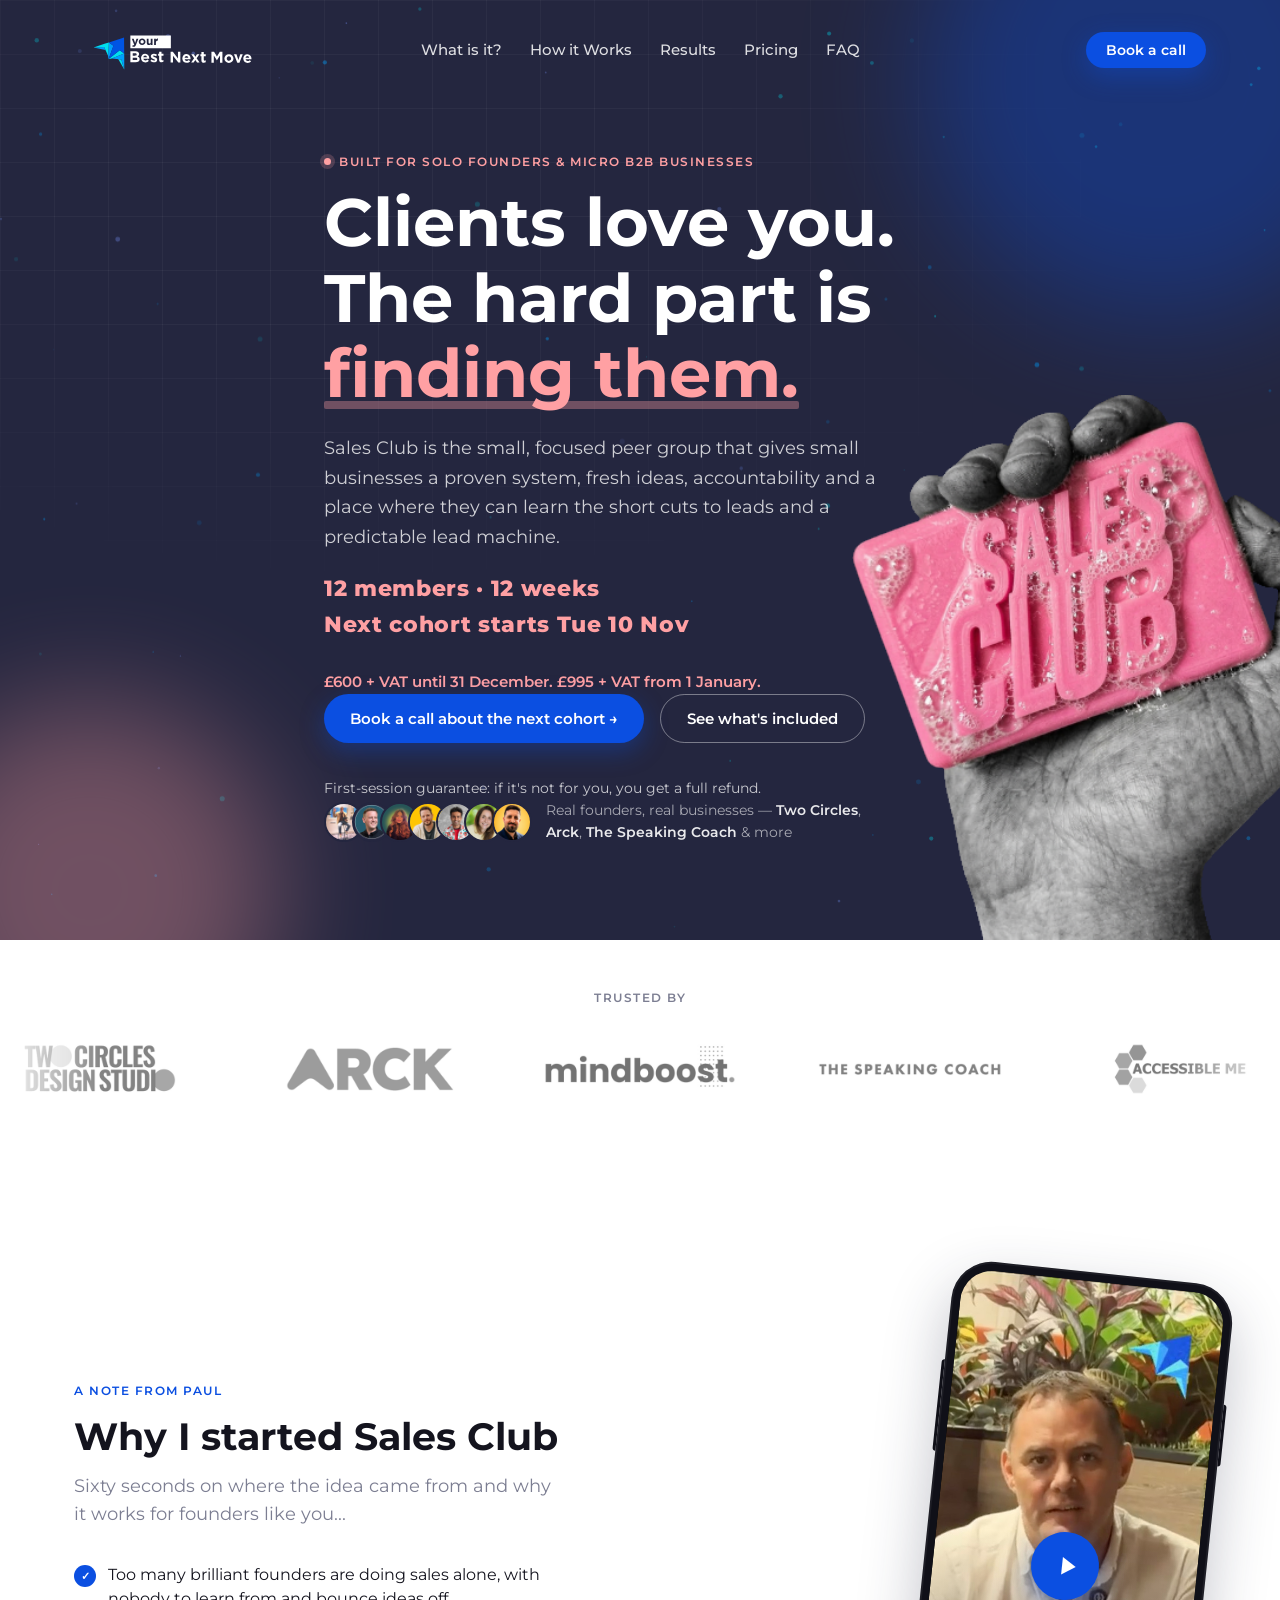
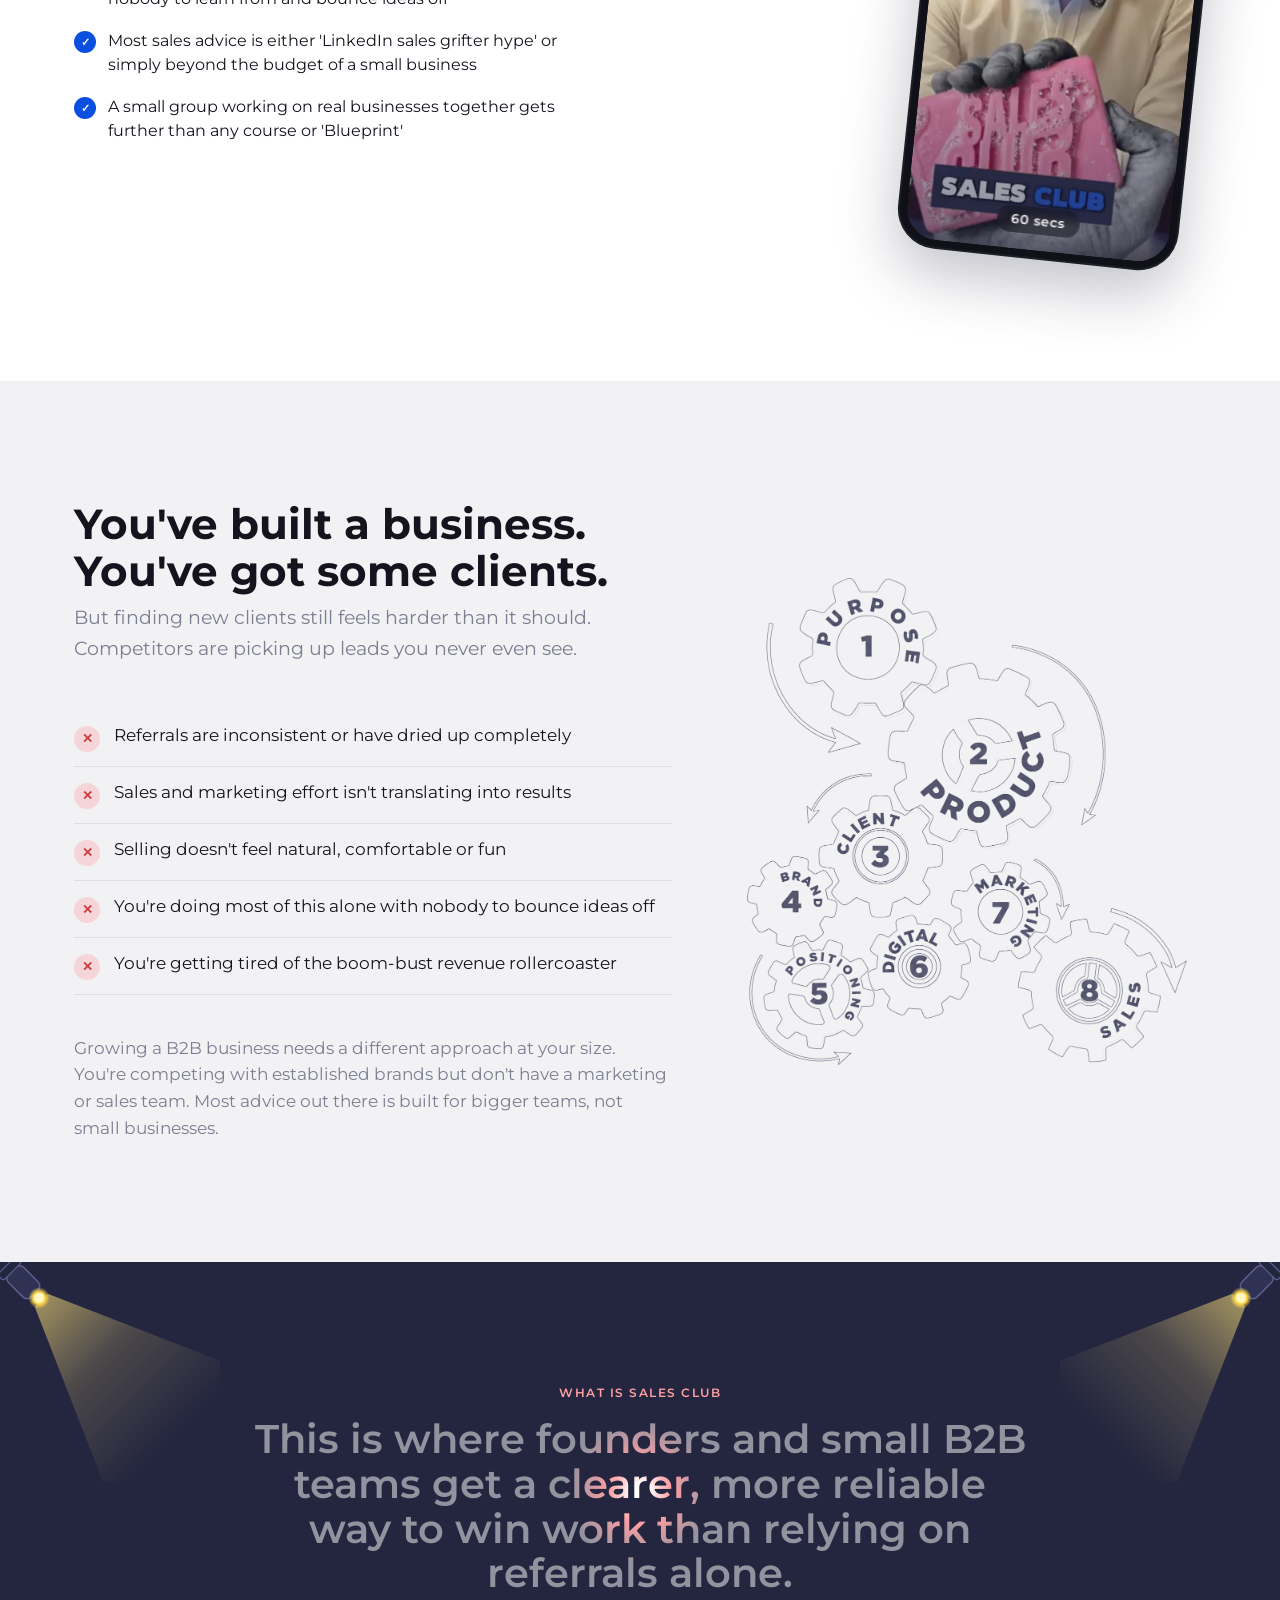
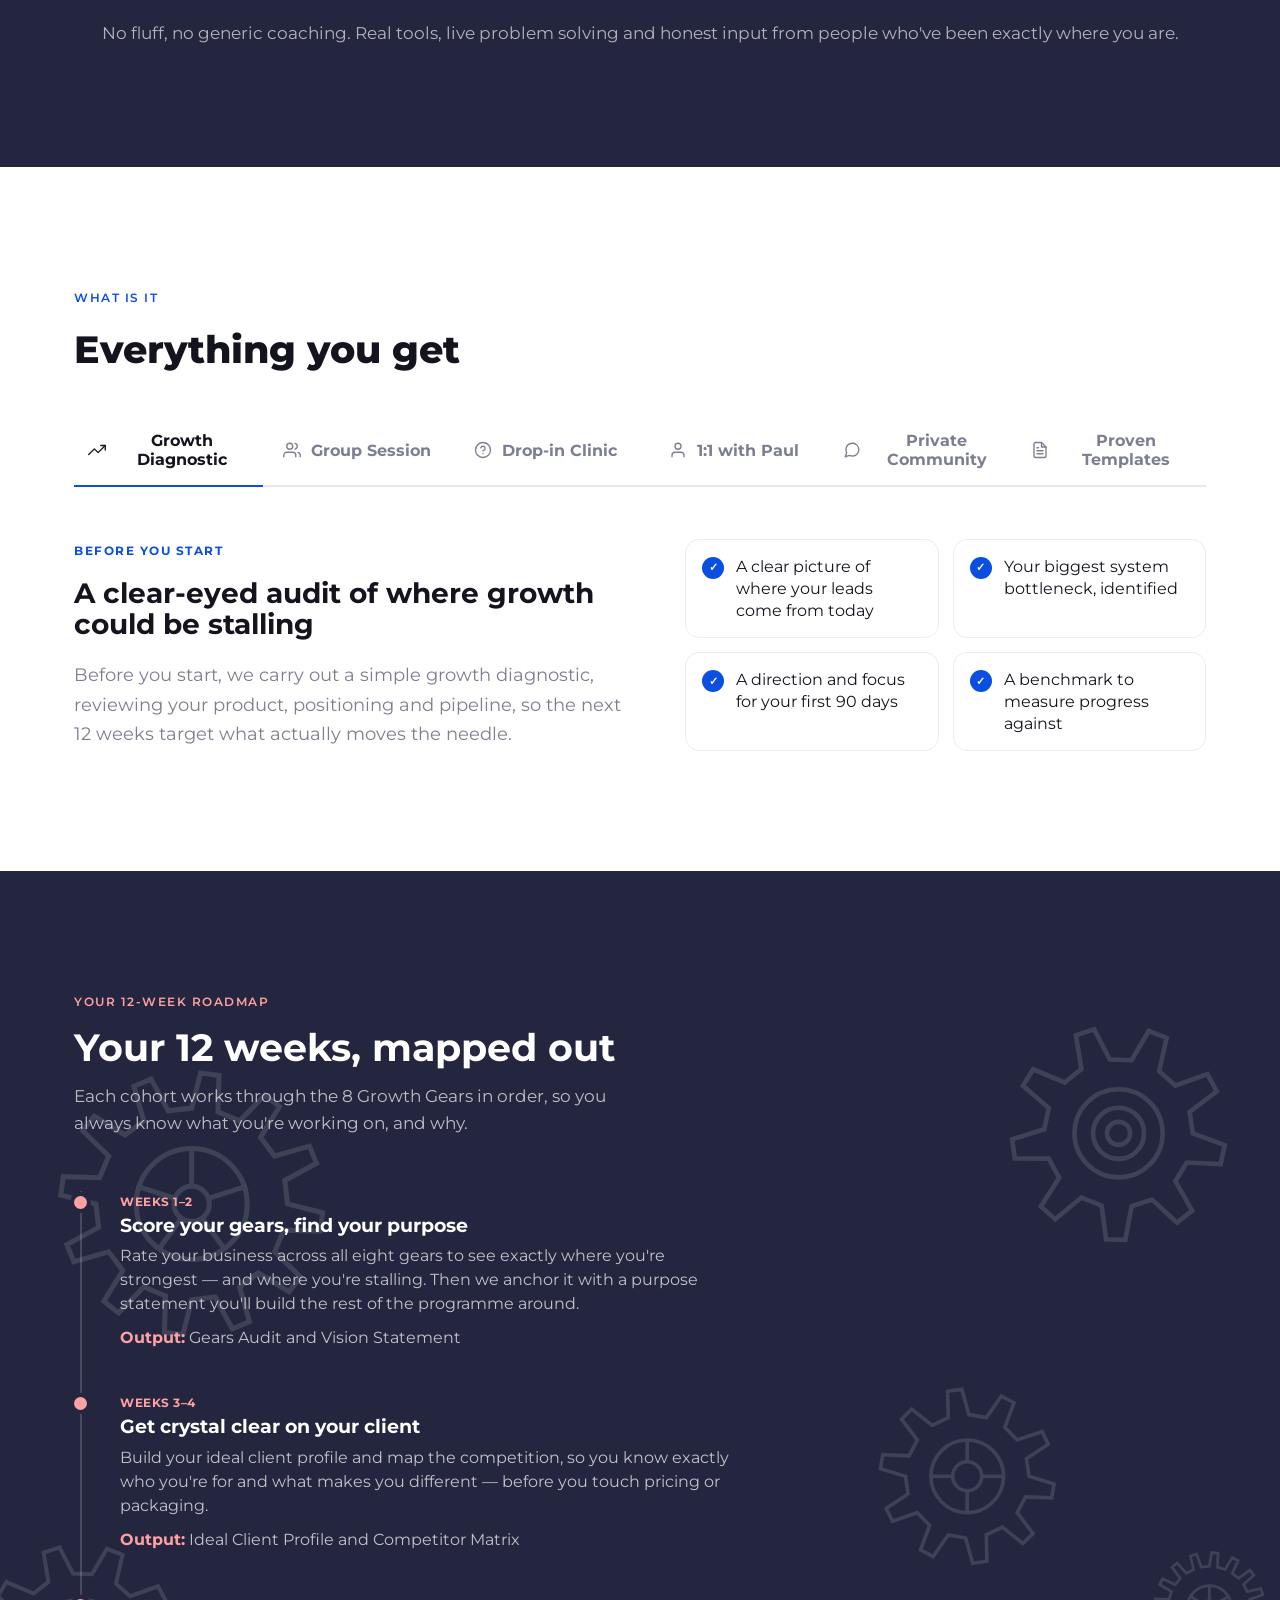
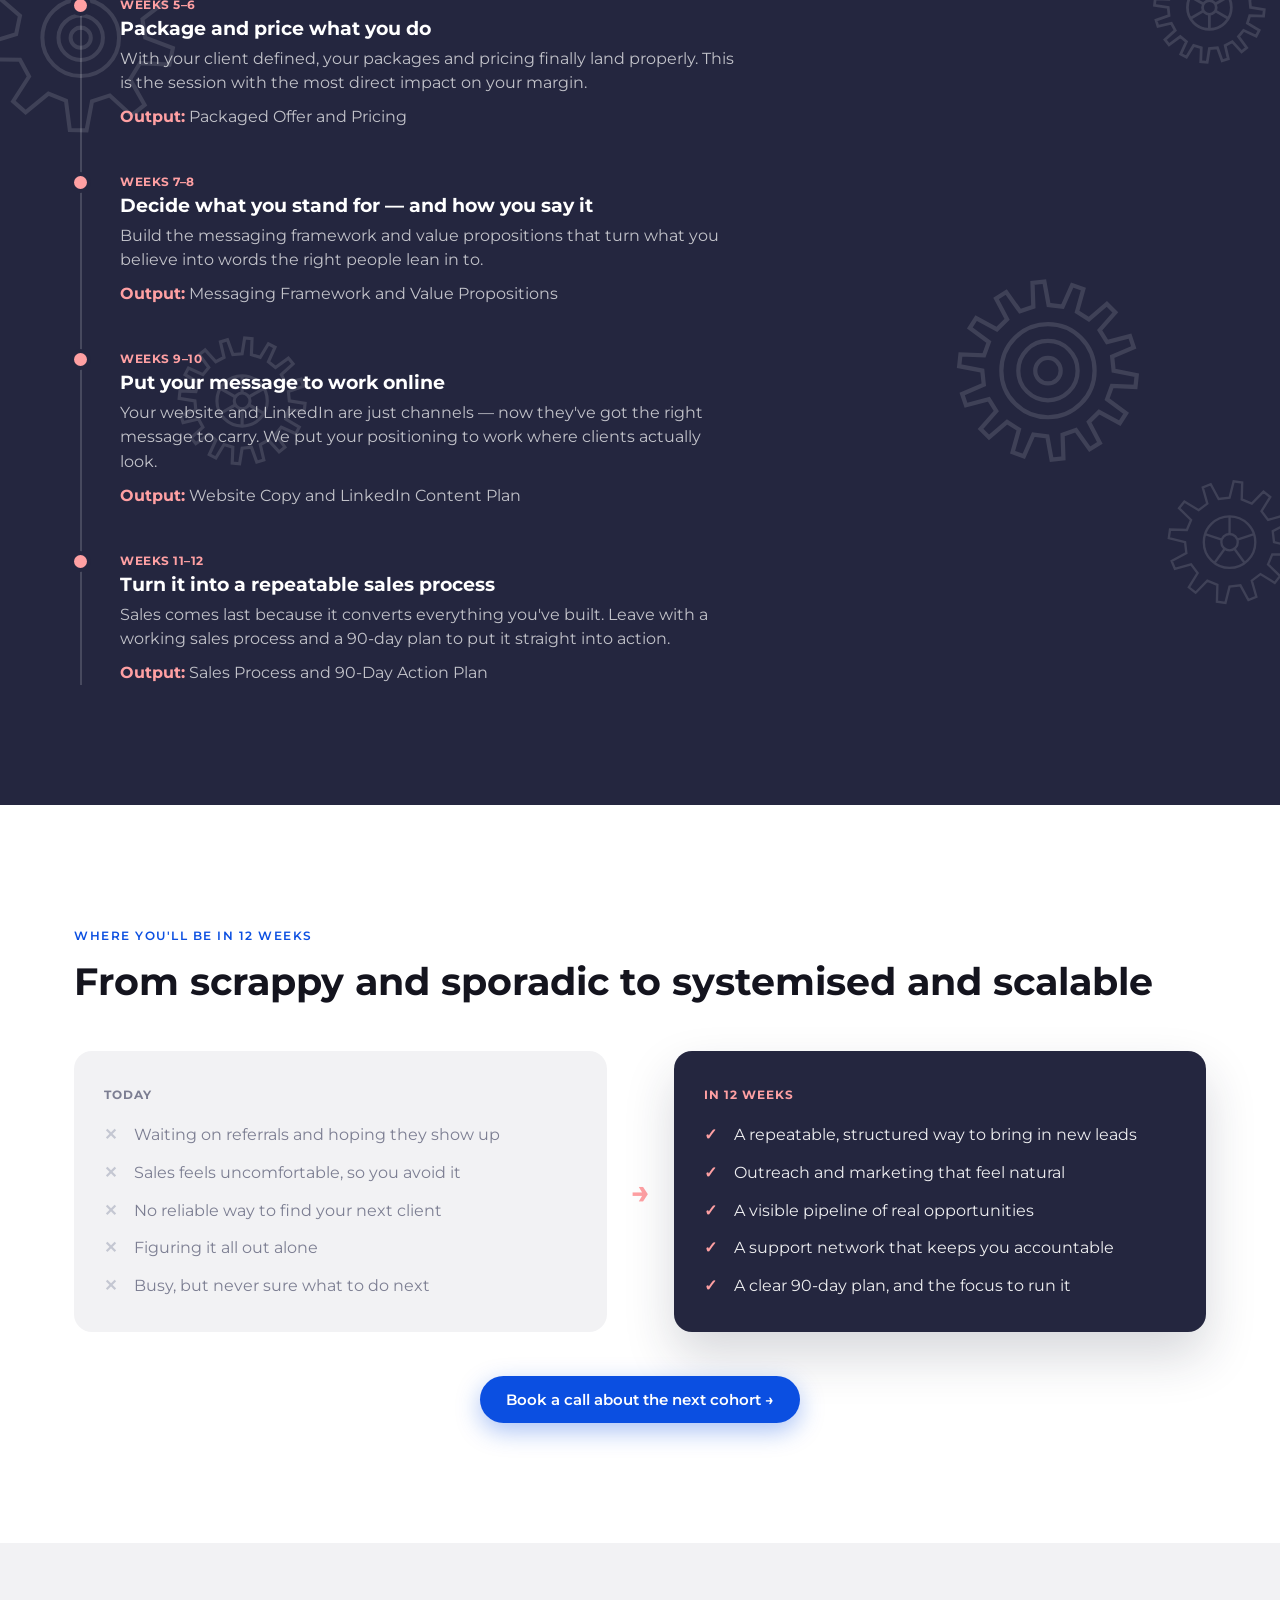
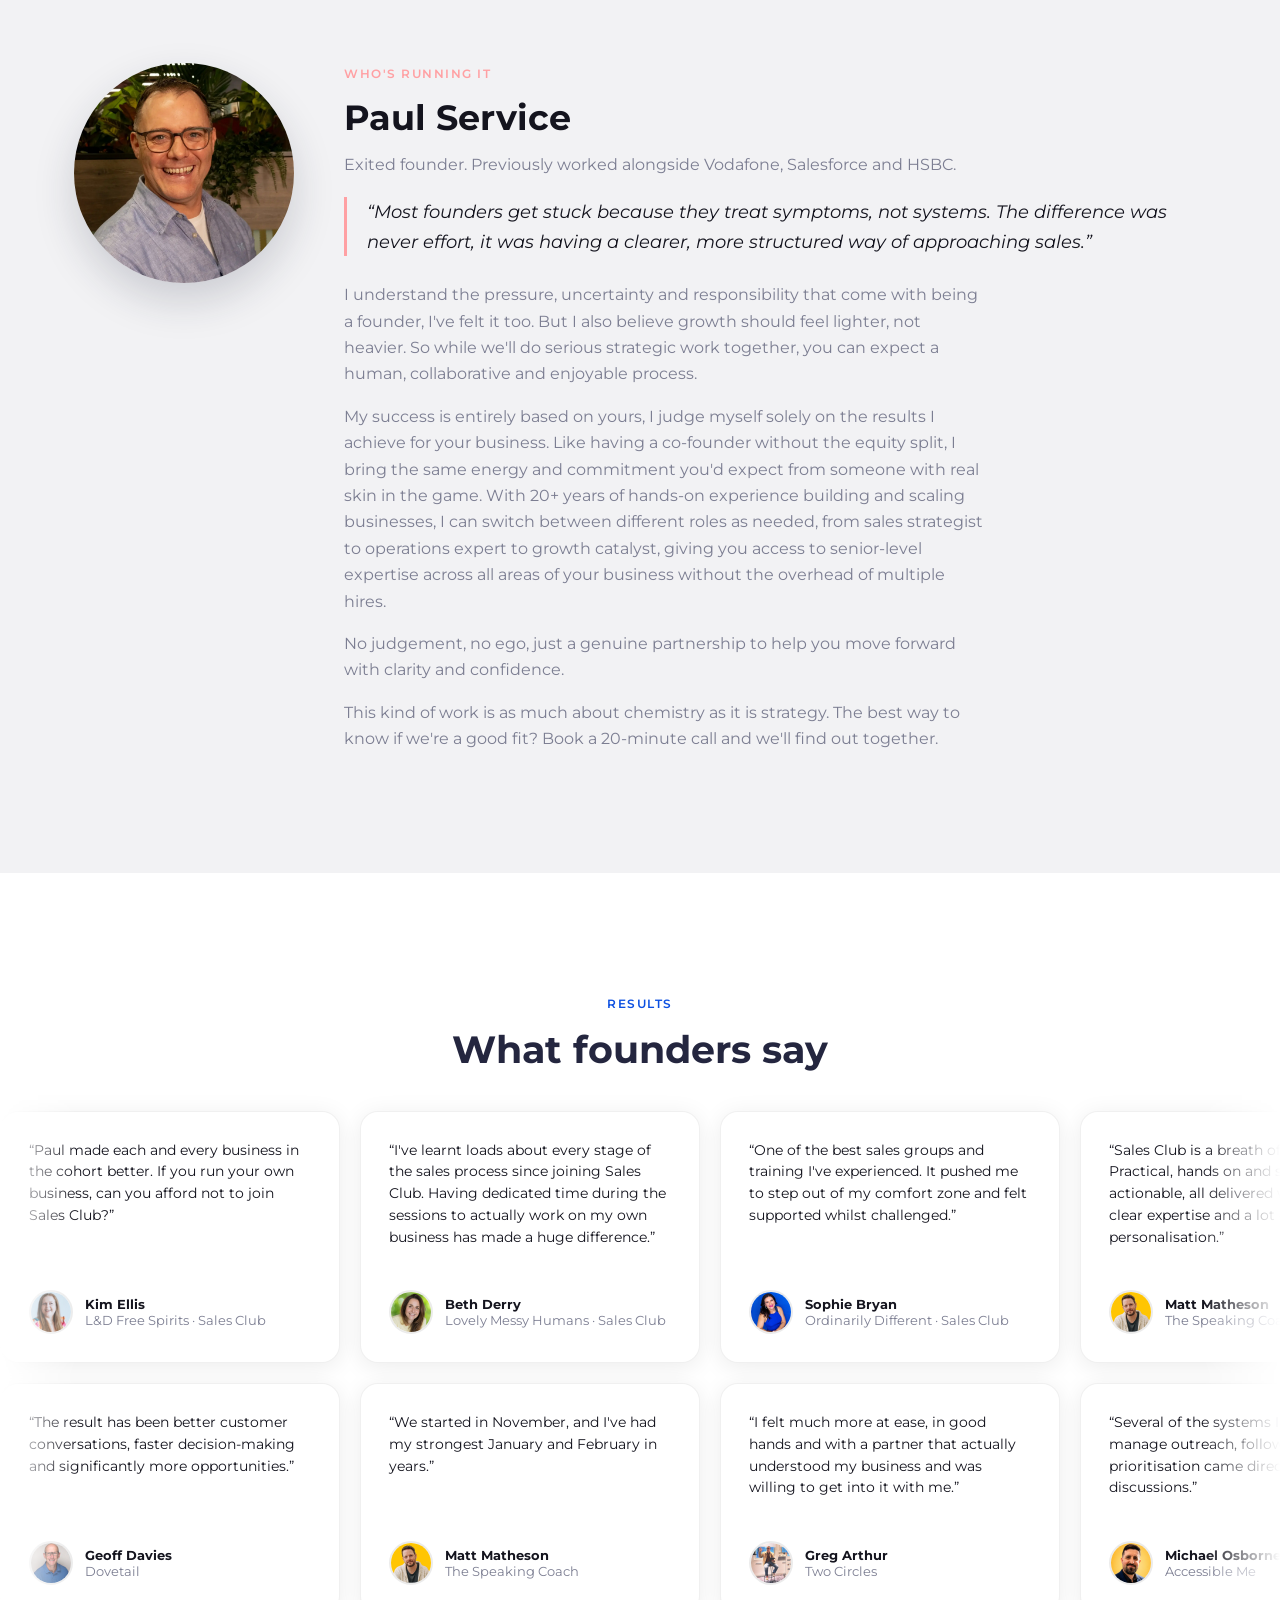
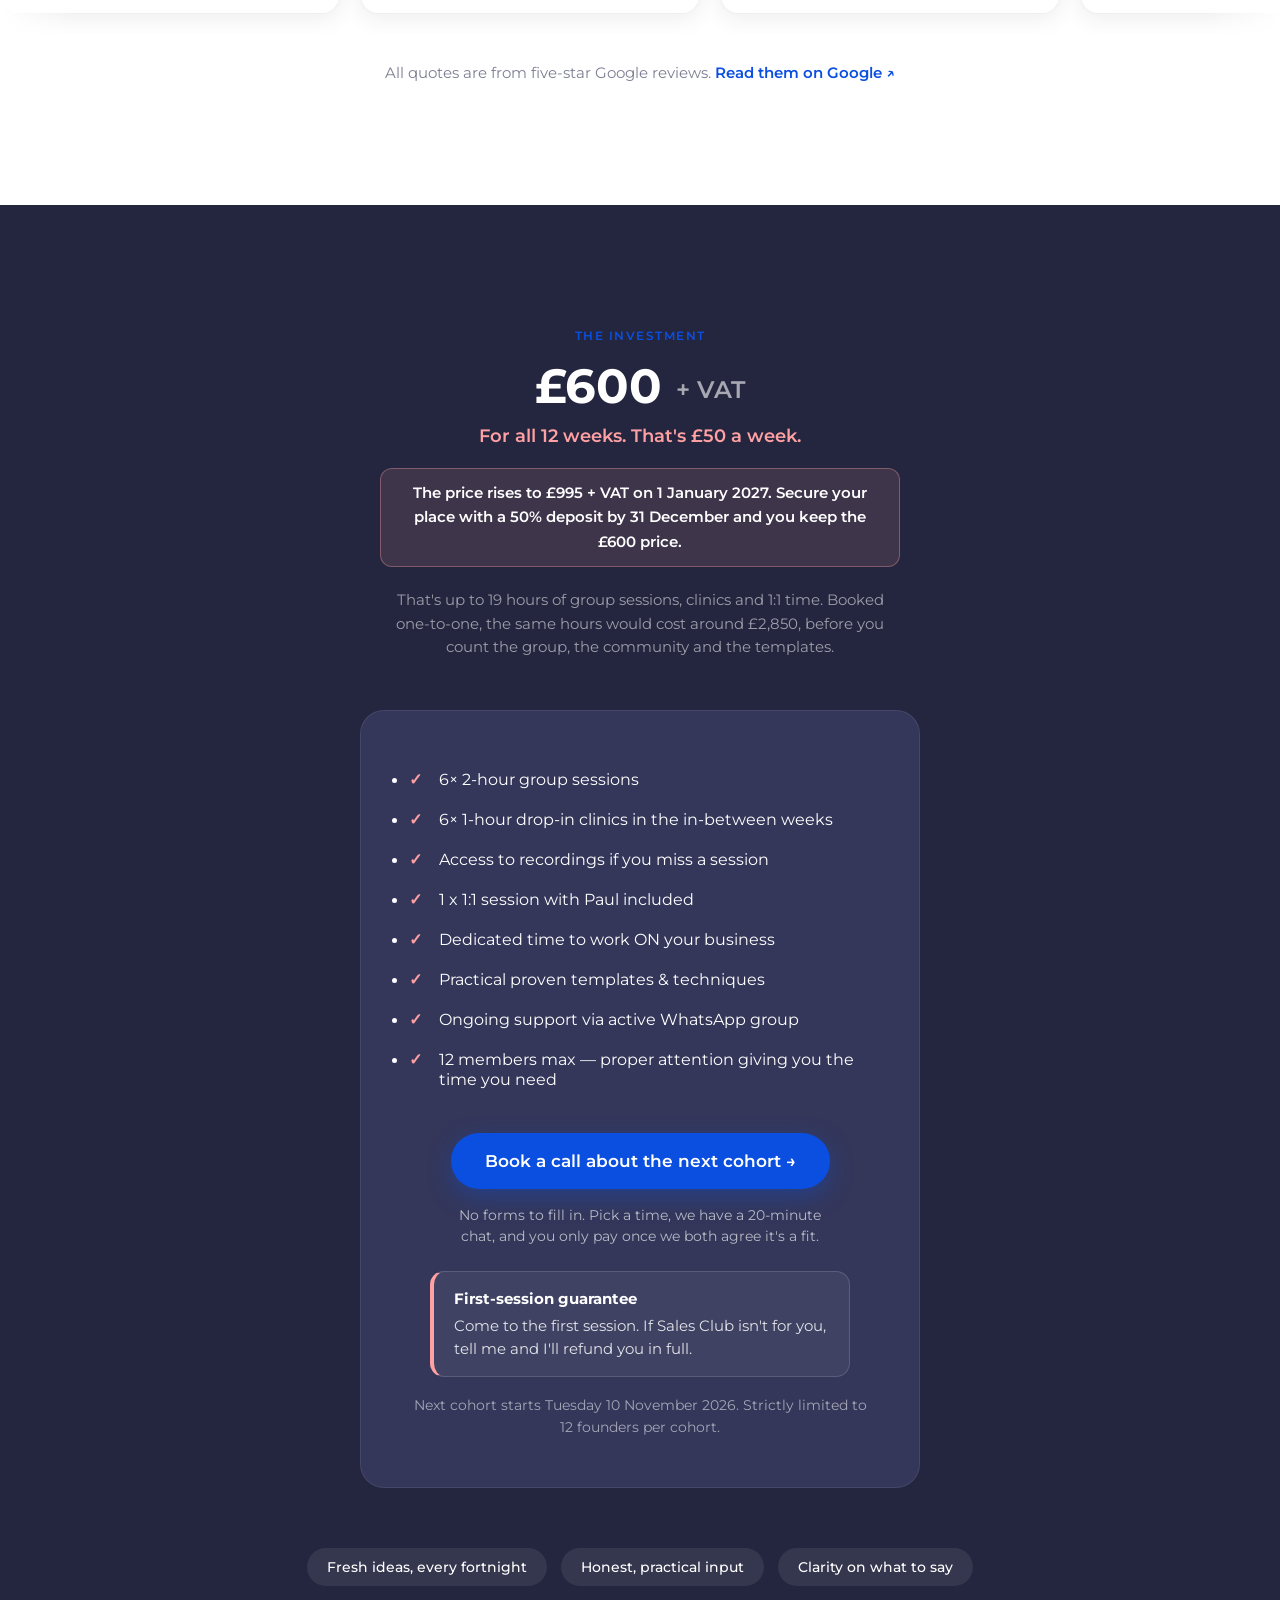
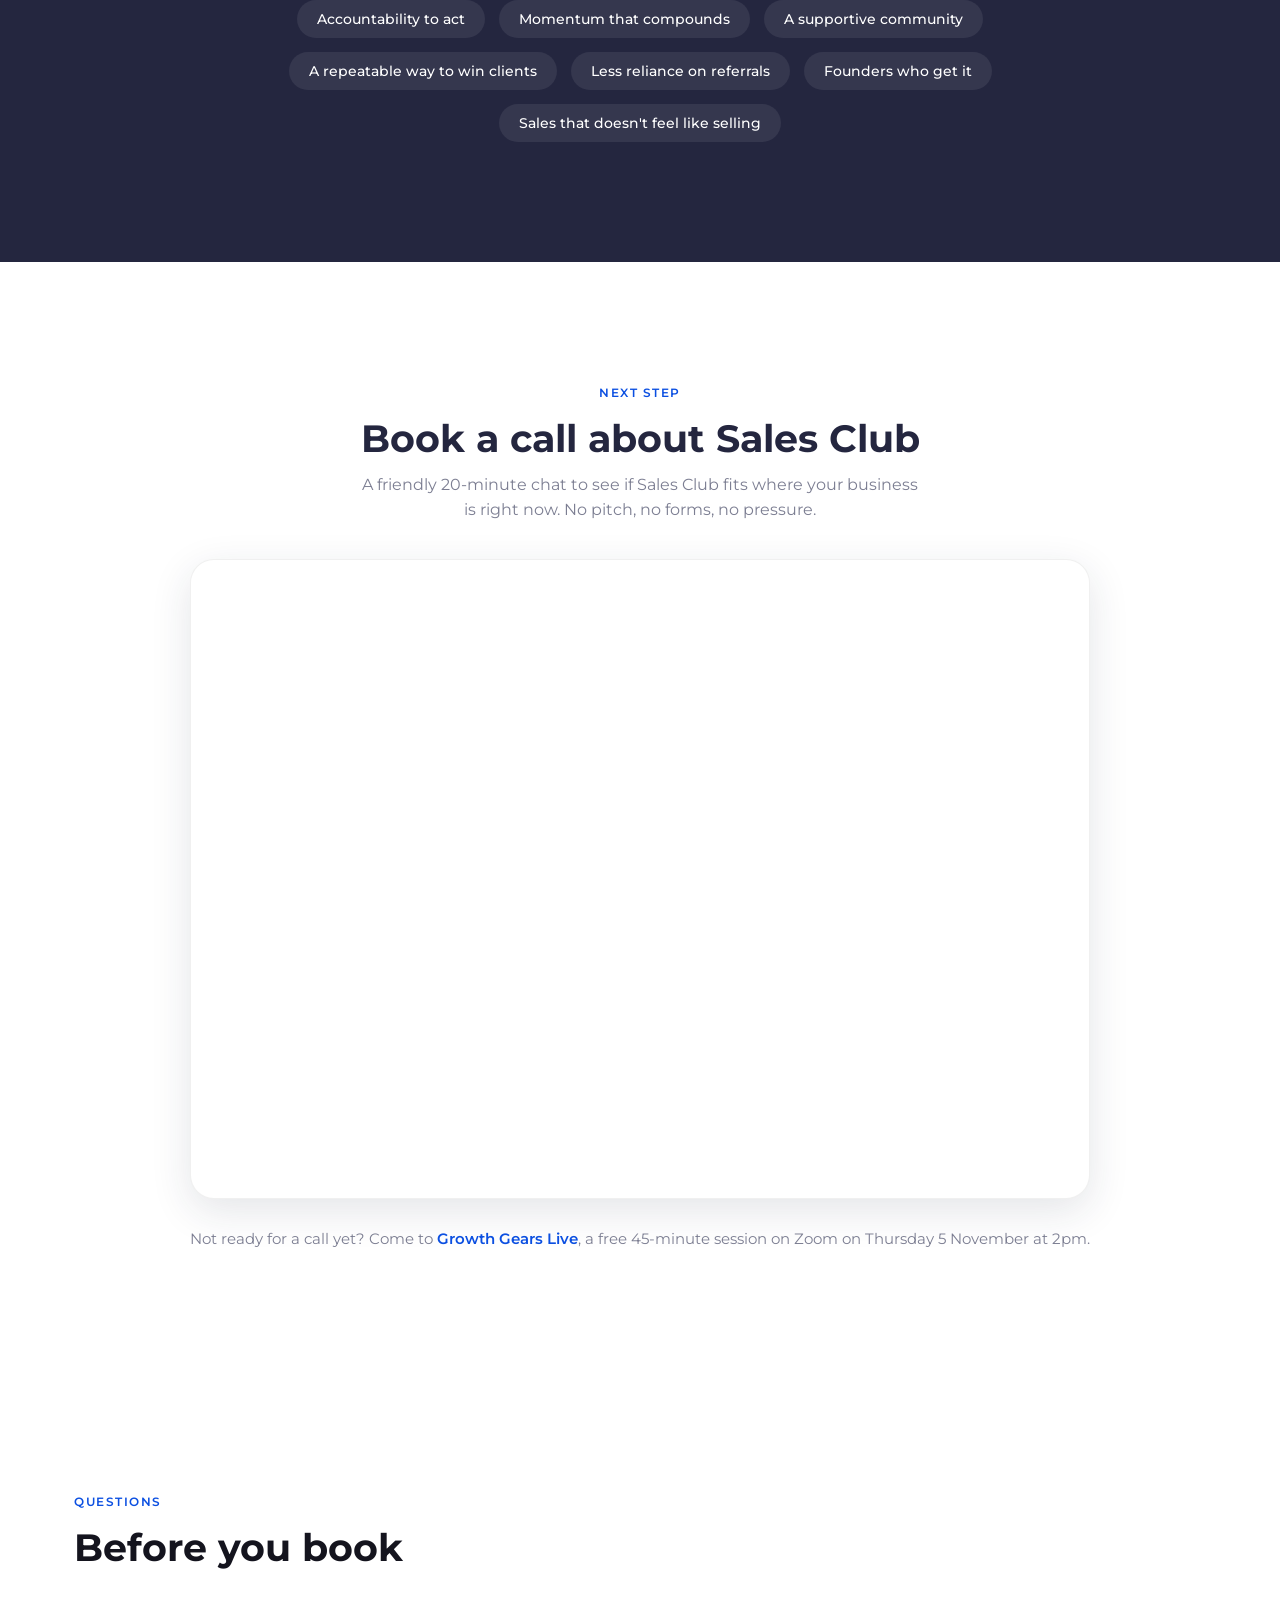
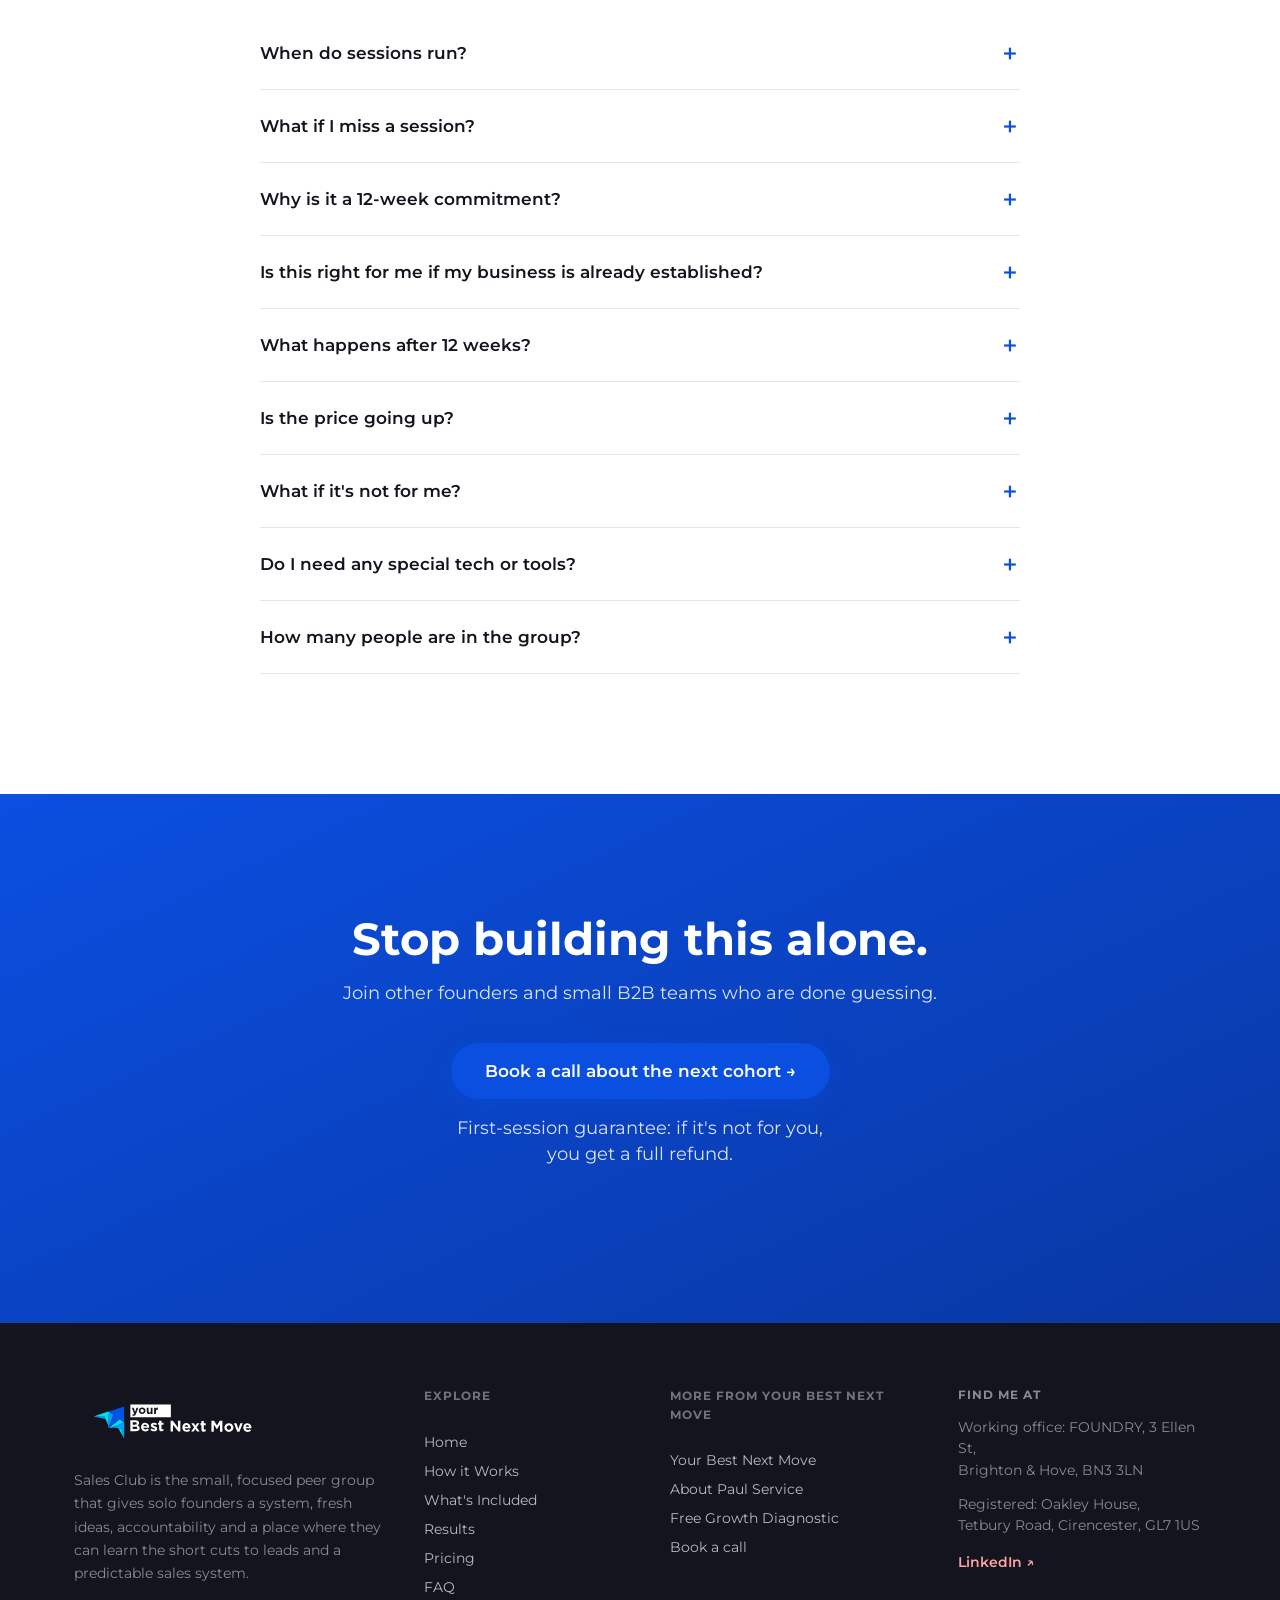
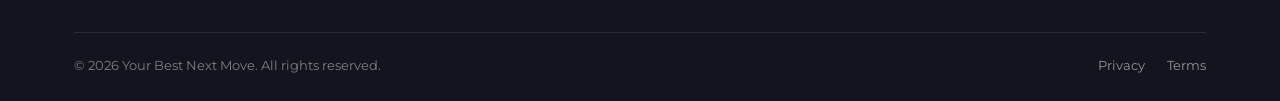
==== index.html @ e4cef078 "Point the Google reviews link at the Business Profile reviews panel The old link was a Google search" ====
<!DOCTYPE html>
<html lang="en">
<head>
<meta charset="UTF-8">
<meta name="viewport" content="width=device-width, initial-scale=1.0">
<!-- Google Analytics (GA4) -->
<script async src="https://www.googletagmanager.com/gtag/js?id=G-9JCJRYR4SM"></script>
<script>
  window.dataLayer = window.dataLayer || [];
  function gtag(){dataLayer.push(arguments);}
  gtag('js', new Date());
  gtag('config', 'G-9JCJRYR4SM');
</script>
<!-- Microsoft Clarity -->
<script type="text/javascript">
    (function(c,l,a,r,i,t,y){
        c[a]=c[a]||function(){(c[a].q=c[a].q||[]).push(arguments)};
        t=l.createElement(r);t.async=1;t.src="https://www.clarity.ms/tag/"+i;
        y=l.getElementsByTagName(r)[0];y.parentNode.insertBefore(t,y);
    })(window, document, "clarity", "script", "umbx0mwser");
</script>
<title>Sales Club: 12-Week Sales Group for Small B2B Founders | YBNM</title>
<link rel="canonical" href="https://salesclub.yourbestnextmove.com/">
<link rel="icon" type="image/svg+xml" href="assets/favicon.svg">
<link rel="apple-touch-icon" href="assets/favicon.svg">
<meta name="description" content="A 12-week peer group for UK solo founders and micro B2B businesses who want to win clients beyond referrals. 12 members max. £600 + VAT.">
<meta property="og:type" content="website">
<meta property="og:url" content="https://salesclub.yourbestnextmove.com/">
<meta property="og:title" content="Sales Club: 12-Week Sales Group for Small B2B Founders | YBNM">
<meta property="og:description" content="A 12-week peer group for UK solo founders and micro B2B businesses who want to win clients beyond referrals. 12 members max. £600 + VAT.">
<meta property="og:image" content="https://salesclub.yourbestnextmove.com/assets/sales-club-banner.png">
<meta property="og:image:width" content="1366">
<meta property="og:image:height" content="768">
<meta name="twitter:card" content="summary_large_image">
<meta name="twitter:title" content="Sales Club: 12-Week Sales Group for Small B2B Founders | YBNM">
<meta name="twitter:description" content="A 12-week peer group for UK solo founders and micro B2B businesses who want to win clients beyond referrals. 12 members max. £600 + VAT.">
<meta name="twitter:image" content="https://salesclub.yourbestnextmove.com/assets/sales-club-banner.png">
<script type="application/ld+json">
{
  "@context": "https://schema.org",
  "@graph": [
    {
      "@type": "Organization",
      "@id": "https://yourbestnextmove.com/#organization",
      "name": "Your Best Next Move",
      "alternateName": "YBNM",
      "url": "https://yourbestnextmove.com/",
      "logo": "https://49549208.fs1.hubspotusercontent-eu1.net/hubfs/49549208/Your%20Best%20Next%20Move%20Logo.png",
      "address": {
        "@type": "PostalAddress",
        "streetAddress": "Foundry, 3 Ellen Street",
        "addressLocality": "Hove",
        "addressRegion": "East Sussex",
        "postalCode": "BN3 3LN",
        "addressCountry": "GB"
      },
      "sameAs": [
        "https://find-and-update.company-information.service.gov.uk/company/04559654"
      ]
    },
    {
      "@type": "Person",
      "@id": "https://yourbestnextmove.com/#paul-service",
      "name": "Paul Service",
      "jobTitle": "Growth Partner",
      "url": "https://yourbestnextmove.com/about",
      "worksFor": {
        "@id": "https://yourbestnextmove.com/#organization"
      },
      "sameAs": [
        "https://www.linkedin.com/in/b2bgrowthpartner/"
      ]
    },
    {
      "@type": "WebPage",
      "@id": "https://salesclub.yourbestnextmove.com/#webpage",
      "url": "https://salesclub.yourbestnextmove.com/",
      "name": "Sales Club: 12-Week Sales Group for Small B2B Founders",
      "inLanguage": "en-GB",
      "isPartOf": {
        "@id": "https://yourbestnextmove.com/#website"
      },
      "about": {
        "@id": "https://salesclub.yourbestnextmove.com/#sales-club"
      },
      "publisher": {
        "@id": "https://yourbestnextmove.com/#organization"
      }
    },
    {
      "@type": "Course",
      "@id": "https://salesclub.yourbestnextmove.com/#sales-club",
      "name": "Sales Club",
      "description": "A 12-week online peer group for UK solo founders and micro B2B service businesses who want a repeatable way to win clients beyond referrals. Six fortnightly two-hour group sessions, six optional drop-in clinics, one 1:1 with Paul Service, a private WhatsApp group and practical templates. Maximum 12 members.",
      "url": "https://salesclub.yourbestnextmove.com/",
      "provider": {
        "@id": "https://yourbestnextmove.com/#organization"
      },
      "inLanguage": "en-GB",
      "audience": {
        "@type": "BusinessAudience",
        "audienceType": "Solo founders and small B2B service businesses"
      },
      "teaches": [
        "Ideal client profile",
        "Packaging and pricing",
        "Messaging and positioning",
        "Website and LinkedIn content",
        "Repeatable sales process"
      ],
      "offers": {
        "@type": "Offer",
        "price": "600",
        "priceCurrency": "GBP",
        "category": "Paid",
        "url": "https://salesclub.yourbestnextmove.com/",
        "priceValidUntil": "2026-12-31",
        "priceSpecification": {
          "@type": "PriceSpecification",
          "price": "600",
          "priceCurrency": "GBP",
          "valueAddedTaxIncluded": false
        }
      },
      "hasCourseInstance": {
        "@type": "CourseInstance",
        "courseMode": "Online",
        "courseWorkload": "PT19H",
        "instructor": {
          "@id": "https://yourbestnextmove.com/#paul-service"
        },
        "courseSchedule": {
          "@type": "Schedule",
          "duration": "PT2H",
          "repeatFrequency": "P2W",
          "repeatCount": 6,
          "byDay": "https://schema.org/Tuesday",
          "startTime": "13:00",
          "endTime": "15:00",
          "scheduleTimezone": "Europe/London"
        },
        "startDate": "2026-11-10"
      }
    },
    {
      "@type": "FAQPage",
      "@id": "https://salesclub.yourbestnextmove.com/#faq",
      "mainEntity": [
        {
          "@type": "Question",
          "name": "When do sessions run?",
          "acceptedAnswer": {
            "@type": "Answer",
            "text": "The two-hour group sessions run Tuesday afternoons, every other week, 1pm to 3pm. In the weeks in between, there's an optional one-hour drop-in clinic you can join with whatever you're working on — no prep needed. The next cohort starts on Tuesday 10 November 2026."
          }
        },
        {
          "@type": "Question",
          "name": "What if I miss a session?",
          "acceptedAnswer": {
            "@type": "Answer",
            "text": "Life happens. The programme is designed so missing the occasional session won't derail progress, though the real value is in showing up consistently and getting involved."
          }
        },
        {
          "@type": "Question",
          "name": "Why is it a 12-week commitment?",
          "acceptedAnswer": {
            "@type": "Answer",
            "text": "Building a sustainable approach to sales and marketing takes time. Quick fixes don't work. 12 weeks gives you enough time to learn, apply, adjust and start to see some results."
          }
        },
        {
          "@type": "Question",
          "name": "Is this right for me if my business is already established?",
          "acceptedAnswer": {
            "@type": "Answer",
            "text": "Sales Club is built for solo founders and small B2B businesses. If you're already well past that stage, get in touch — I work with businesses at different stages in different ways, and we'll find the right fit for you."
          }
        },
        {
          "@type": "Question",
          "name": "What happens after 12 weeks?",
          "acceptedAnswer": {
            "@type": "Answer",
            "text": "You leave with a 90-day action plan and all the templates, so you can keep going on your own. If you'd like ongoing support after that, we'll talk about the options that suit you, from a focused 1:1 Sprint to monthly Partner support."
          }
        },
        {
          "@type": "Question",
          "name": "Is the price going up?",
          "acceptedAnswer": {
            "@type": "Answer",
            "text": "Yes. Sales Club is £600 + VAT until 31 December 2026 and £995 + VAT from 1 January 2027. Secure your place with a 50% deposit by 31 December and you keep the £600 price, even if your cohort starts in the new year."
          }
        },
        {
          "@type": "Question",
          "name": "What if it's not for me?",
          "acceptedAnswer": {
            "@type": "Answer",
            "text": "Come to the first session. If Sales Club isn't right for you, tell me and I'll refund you in full."
          }
        },
        {
          "@type": "Question",
          "name": "Do I need any special tech or tools?",
          "acceptedAnswer": {
            "@type": "Answer",
            "text": "Just Zoom and WhatsApp. That's it."
          }
        },
        {
          "@type": "Question",
          "name": "How many people are in the group?",
          "acceptedAnswer": {
            "@type": "Answer",
            "text": "12 maximum. Deliberately small so everyone gets proper attention and airtime. You can have your mic open if you wish so you can chip in on the spot when you have questions."
          }
        }
      ]
    }
  ]
}
</script>
<link rel="preconnect" href="https://fonts.googleapis.com">
<link rel="preconnect" href="https://fonts.gstatic.com" crossorigin>
<link href="https://fonts.googleapis.com/css2?family=Montserrat:wght@400;500;600;700;800&display=swap" rel="stylesheet">
<link rel="stylesheet" href="styles.css?v=80">
<script>document.documentElement.className += ' js';</script>
<!-- Meta Pixel -->
<script>
!function(f,b,e,v,n,t,s)
{if(f.fbq)return;n=f.fbq=function(){n.callMethod?
n.callMethod.apply(n,arguments):n.queue.push(arguments)};
if(!f._fbq)f._fbq=n;n.push=n;n.loaded=!0;n.version='2.0';
n.queue=[];t=b.createElement(e);t.async=!0;
t.src=v;s=b.getElementsByTagName(e)[0];
s.parentNode.insertBefore(t,s)}(window,document,'script',
'https://connect.facebook.net/en_US/fbevents.js');
fbq('init', '4412278872343109');
fbq('track', 'PageView');
</script>
<noscript><img height="1" width="1" style="display:none"
src="https://www.facebook.com/tr?id=4412278872343109&ev=PageView&noscript=1"
/></noscript>
<!-- End Meta Pixel -->
</head>
<body>

<div class="progress-bar" id="progressBar"></div>

<header class="nav" id="nav">
  <div class="nav__inner">
    <a href="#top" class="nav__logo" aria-label="Your Best Next Move home">
      <svg class="logo-svg" xmlns="http://www.w3.org/2000/svg" viewBox="0 0 250.86 80.23" role="img" aria-hidden="true">
        <path class="logo-word" d="M85.4,27.65c-1.28,0-2.04.98-2.04,2.14v.03c0,1.16.84,2.17,2.07,2.17s2.04-.98,2.04-2.14v-.03c0-1.16-.84-2.17-2.07-2.17Z"/>
        <path class="logo-word" d="M70.65,22.03v15.99h50.79v-15.99h-50.79ZM77.63,33.93c-.6,1.6-1.25,2.2-2.58,2.2-.81,0-1.41-.21-1.98-.54l.75-1.62c.29.18.66.31.95.31.38,0,.59-.12.78-.51l-3.08-7.9h2.36l1.79,5.36,1.72-5.36h2.32l-3.02,8.06ZM89.67,29.82c0,2.26-1.82,4.1-4.27,4.1s-4.24-1.81-4.24-4.07v-.03c0-2.26,1.82-4.1,4.27-4.1s4.24,1.81,4.24,4.07v.03ZM98.44,33.74h-2.23v-1.12c-.51.66-1.17,1.26-2.31,1.26-1.69,0-2.67-1.12-2.67-2.92v-5.1h2.23v4.39c0,1.06.5,1.6,1.35,1.6s1.4-.54,1.4-1.6v-4.39h2.23v7.87ZM105.18,28.06h-.12c-1.48,0-2.39.9-2.39,2.77v2.91h-2.23v-7.87h2.23v1.59c.45-1.09,1.19-1.79,2.51-1.73v2.33Z"/>
        <path class="logo-word" d="M70.67,41.66h6.38c1.57,0,2.81.43,3.59,1.22.63.63.94,1.39.94,2.34v.04c0,1.55-.82,2.41-1.81,2.96,1.59.61,2.57,1.53,2.57,3.38v.04c0,2.51-2.04,3.77-5.14,3.77h-6.54v-13.74ZM78.58,45.72c0-.9-.71-1.41-1.98-1.41h-2.98v2.91h2.79c1.34,0,2.18-.43,2.18-1.45v-.04ZM77.11,49.73h-3.49v3.02h3.59c1.34,0,2.14-.47,2.14-1.49v-.04c0-.92-.69-1.49-2.24-1.49Z"/>
        <path class="logo-word" d="M84.02,50.2v-.04c0-3,2.14-5.48,5.2-5.48,3.51,0,5.12,2.73,5.12,5.71,0,.24-.02.51-.04.79h-7.32c.29,1.35,1.24,2.06,2.57,2.06,1,0,1.73-.31,2.55-1.08l1.71,1.51c-.98,1.22-2.4,1.96-4.3,1.96-3.16,0-5.5-2.22-5.5-5.44ZM91.44,49.32c-.18-1.34-.96-2.24-2.22-2.24s-2.04.88-2.28,2.24h4.5Z"/>
        <path class="logo-word" d="M95.74,54.01l1.28-1.96c1.14.82,2.34,1.26,3.32,1.26.86,0,1.26-.31,1.26-.79v-.04c0-.65-1.02-.86-2.18-1.22-1.47-.43-3.14-1.12-3.14-3.16v-.04c0-2.14,1.73-3.34,3.85-3.34,1.34,0,2.79.45,3.93,1.22l-1.14,2.06c-1.04-.61-2.08-.98-2.85-.98s-1.1.31-1.1.73v.04c0,.59,1,.86,2.14,1.26,1.47.49,3.18,1.2,3.18,3.12v.04c0,2.34-1.75,3.4-4.02,3.4-1.47,0-3.12-.49-4.52-1.59Z"/>
        <path class="logo-word" d="M106.72,52.42v-4.99h-1.26v-2.55h1.26v-2.69h2.98v2.69h2.47v2.55h-2.47v4.5c0,.69.29,1.02.96,1.02.55,0,1.04-.14,1.47-.37v2.39c-.63.37-1.35.61-2.36.61-1.83,0-3.06-.73-3.06-3.16Z"/>
        <path class="logo-word" d="M121.12,42.19h2.79l6.44,8.46v-8.46h2.98v13.74h-2.57l-6.66-8.74v8.74h-2.99v-13.74Z"/>
        <path class="logo-word" d="M135.81,50.73v-.04c0-3,2.14-5.48,5.2-5.48,3.51,0,5.12,2.73,5.12,5.71,0,.24-.02.51-.04.79h-7.32c.29,1.36,1.24,2.06,2.57,2.06,1,0,1.73-.31,2.55-1.08l1.71,1.51c-.98,1.22-2.4,1.96-4.3,1.96-3.16,0-5.5-2.22-5.5-5.44ZM143.23,49.85c-.18-1.34-.96-2.24-2.22-2.24s-2.04.88-2.28,2.24h4.5Z"/>
        <path class="logo-word" d="M152.18,48.49l1.98-3.08h3.12l-3.55,5.14,3.71,5.38h-3.2l-2.12-3.28-2.12,3.28h-3.12l3.69-5.34-3.55-5.18h3.2l1.96,3.08Z"/>
        <path class="logo-word" d="M159.72,52.95v-4.99h-1.26v-2.55h1.26v-2.69h2.98v2.69h2.47v2.55h-2.47v4.5c0,.69.29,1.02.96,1.02.55,0,1.04-.14,1.47-.37v2.4c-.63.37-1.35.61-2.36.61-1.83,0-3.06-.73-3.06-3.16Z"/>
        <path class="logo-word" d="M172.31,42.33h3.26l3.61,5.81,3.61-5.81h3.26v13.74h-3v-8.97l-3.87,5.87h-.08l-3.83-5.81v8.91h-2.97v-13.74Z"/>
        <path class="logo-word" d="M188.53,50.87v-.04c0-3.02,2.43-5.48,5.71-5.48s5.67,2.41,5.67,5.44v.04c0,3.02-2.43,5.48-5.71,5.48s-5.67-2.42-5.67-5.44ZM196.97,50.87v-.04c0-1.55-1.12-2.91-2.77-2.91s-2.73,1.32-2.73,2.87v.04c0,1.55,1.12,2.91,2.77,2.91s2.73-1.32,2.73-2.87Z"/>
        <path class="logo-word" d="M200.55,45.55h3.16l2.36,7.05,2.38-7.05h3.1l-4.14,10.6h-2.71l-4.14-10.6Z"/>
        <path class="logo-word" d="M212.17,50.87v-.04c0-3,2.14-5.48,5.2-5.48,3.51,0,5.12,2.73,5.12,5.71,0,.24-.02.51-.04.79h-7.32c.29,1.35,1.24,2.06,2.57,2.06,1,0,1.73-.31,2.55-1.08l1.71,1.51c-.98,1.22-2.4,1.96-4.3,1.96-3.16,0-5.5-2.22-5.5-5.44ZM219.59,49.98c-.18-1.33-.96-2.24-2.22-2.24s-2.04.88-2.28,2.24h4.5Z"/>
        <g class="logo-arrow">
          <animateTransform attributeName="transform" type="translate" additive="sum" dur="7s" repeatCount="indefinite" calcMode="spline" keyTimes="0;0.4;0.94;1" values="0 0;0 0;-8 8;0 0" keySplines="0.45 0 0.55 1;0.45 0 0.55 1;0.16 1 0.3 1"/>
          <polygon fill="#00dfec" points="59.91 47.05 67.48 60.22 63.83 47.48 59.91 47.05"/>
          <polygon fill="#00dfec" points="67.42 39.95 61.76 35.87 47.79 46.88 48.84 46.76 51.91 46.2 51.91 46.2 67.43 39.96 67.42 39.95"/>
          <polygon fill="#00a0fd" points="67.43 39.96 51.91 46.2 63.83 47.48 67.48 60.22 67.48 44.79 67.43 39.96"/>
          <polygon fill="#00a0fd" points="43.88 35.48 29 32.44 42.25 31.89 43.88 35.48"/>
          <polygon fill="#00a0fd" points="48.26 26.11 53.92 30.2 47.85 46.93 47.65 45.9 47.21 42.8 47.21 42.8 48.25 26.11 48.26 26.11"/>
          <polygon fill="#00dfec" points="48.25 26.11 47.21 42.8 42.25 31.89 29 32.44 43.65 27.58 48.25 26.11"/>
          <polygon fill="#0054e4" points="47.9 46.8 61.76 35.87 67.42 39.95 67.24 20.02 48.26 26.11 53.92 30.2 47.9 46.8"/>
        </g>
      </svg>
    </a>
    <nav class="nav__links">
      <a href="#included">What is it?</a>
      <a href="#how">How it Works</a>
      <a href="#results">Results</a>
      <a href="#offer">Pricing</a>
      <a href="#faq">FAQ</a>
    </nav>
    <a href="#book" class="btn btn--primary btn--small nav__cta">Book a call</a>
    <button class="nav__burger" id="burger" aria-label="Menu"><span></span><span></span><span></span></button>
  </div>
</header>

<main>

  <!-- HERO -->
  <section class="hero" id="top">
    <div class="hero__bg" aria-hidden="true">
      <canvas class="hero__canvas"></canvas>
      <span class="blob blob--1"></span>
      <span class="blob blob--2"></span>
      <span class="hero__grid"></span>
    </div>
    <div class="container hero__inner">
      <p class="eyebrow eyebrow--light reveal"><span class="eyebrow__dot"></span>Built for solo founders &amp; micro B2B businesses</p>
      <h1 class="hero__title reveal">Clients love you.<br>The hard part is <span class="hl">finding them.</span></h1>
      <p class="hero__sub reveal">Sales Club is the small, focused peer group that gives small businesses a proven system, fresh ideas, accountability and a place where they can learn the short cuts to leads and a predictable lead machine.</p>
      <p class="hero__cohort reveal">12 members · 12 weeks<br>Next cohort starts Tue 10 Nov</p>
      <p class="hero__price reveal">£600 + VAT until 31 December. £995 + VAT from 1 January.</p>
      <div class="hero__ctas reveal">
        <a href="#book" class="btn btn--primary">Book a call about the next cohort →</a>
        <a href="#included" class="btn btn--ghost">See what's included</a>
      </div>
      <p class="hero__guarantee reveal">First-session guarantee: if it's not for you, you get a full refund.</p>
      <div class="hero__trust reveal">
        <div class="avatar-stack">
          <img src="assets/people/greg.jpeg" alt="Greg Arthur, Two Circles">
          <img src="assets/people/craig.png" alt="Craig Stevenson, Arck Learning">
          <img src="assets/people/anjali.png" alt="Anjali Pradhanang, Your Pocket Accountant">
          <img src="assets/people/matt.png" alt="Matt Matheson, The Speaking Coach">
          <img src="assets/people/asis.jpeg" alt="Asis Patel, Asis Patel Ltd">
          <img src="assets/people/beth.png" alt="Beth Derry, Lovely Messy Humans">
          <img src="assets/people/michael.png" alt="Michael Osborne, Accessible Me">
        </div>
        <p>Real founders, real businesses — <strong>Two Circles</strong>, <strong>Arck</strong>, <strong>The Speaking Coach</strong> &amp; more</p>
      </div>
    </div>
    <span class="hero__soap-wrap" aria-hidden="true"><img class="hero__soap" src="assets/soap-cutout.png" alt="Sales Club"></span>
  </section>

  <!-- LOGO BAND -->
  <section class="logo-band">
    <p class="logo-band__label">Trusted by</p>
    <div class="logo-band__viewport">
      <div class="logo-band__track">
        <a href="https://twocirclesstudio.com/" target="_blank" rel="noopener noreferrer"><img src="assets/logos/two-circles.png" alt="Two Circles Design Studio"></a>
        <a href="https://arcklearning.com/" target="_blank" rel="noopener noreferrer"><img src="assets/logos/arck.png" alt="Arck Learning"></a>
        <a href="https://mindboostlearning.com/" target="_blank" rel="noopener noreferrer"><img src="assets/logos/mindboost.png" alt="Mindboost"></a>
        <a href="https://www.thespeakingcoach.co.uk/" target="_blank" rel="noopener noreferrer"><img src="assets/logos/speaking-coach.png" alt="The Speaking Coach"></a>
        <a href="https://accessibleme.solutions/" target="_blank" rel="noopener noreferrer"><img src="assets/logos/accessible-me.png" alt="Accessible Me"></a>
        <a href="https://wattnext.ai/" target="_blank" rel="noopener noreferrer"><img src="assets/logos/watt-next.png" alt="Watt Next"></a>
        <a href="https://dovetail.team/" target="_blank" rel="noopener noreferrer"><img src="assets/logos/dovetail.png" alt="Dovetail"></a>
        <a href="https://ldfreespirits.com/" target="_blank" rel="noopener noreferrer"><img src="assets/logos/ld-free-spirits.png" alt="L&amp;D Free Spirits"></a>
        <a href="https://lincesalisbury.com/" target="_blank" rel="noopener noreferrer"><img src="assets/logos/lince-salisbury.png" alt="Lince Salisbury"></a>
        <a href="https://asispatel.com/" target="_blank" rel="noopener noreferrer"><img src="assets/logos/asis-patel.png" alt="Asis Patel Ltd"></a>
        <a href="https://twocirclesstudio.com/" target="_blank" rel="noopener noreferrer" tabindex="-1" aria-hidden="true"><img src="assets/logos/two-circles.png" alt=""></a>
        <a href="https://arcklearning.com/" target="_blank" rel="noopener noreferrer" tabindex="-1" aria-hidden="true"><img src="assets/logos/arck.png" alt=""></a>
        <a href="https://mindboostlearning.com/" target="_blank" rel="noopener noreferrer" tabindex="-1" aria-hidden="true"><img src="assets/logos/mindboost.png" alt=""></a>
        <a href="https://www.thespeakingcoach.co.uk/" target="_blank" rel="noopener noreferrer" tabindex="-1" aria-hidden="true"><img src="assets/logos/speaking-coach.png" alt=""></a>
        <a href="https://accessibleme.solutions/" target="_blank" rel="noopener noreferrer" tabindex="-1" aria-hidden="true"><img src="assets/logos/accessible-me.png" alt=""></a>
        <a href="https://wattnext.ai/" target="_blank" rel="noopener noreferrer" tabindex="-1" aria-hidden="true"><img src="assets/logos/watt-next.png" alt=""></a>
        <a href="https://dovetail.team/" target="_blank" rel="noopener noreferrer" tabindex="-1" aria-hidden="true"><img src="assets/logos/dovetail.png" alt=""></a>
        <a href="https://ldfreespirits.com/" target="_blank" rel="noopener noreferrer" tabindex="-1" aria-hidden="true"><img src="assets/logos/ld-free-spirits.png" alt=""></a>
        <a href="https://lincesalisbury.com/" target="_blank" rel="noopener noreferrer" tabindex="-1" aria-hidden="true"><img src="assets/logos/lince-salisbury.png" alt=""></a>
        <a href="https://asispatel.com/" target="_blank" rel="noopener noreferrer" tabindex="-1" aria-hidden="true"><img src="assets/logos/asis-patel.png" alt=""></a>
      </div>
    </div>
  </section>

  <!-- INTRO VIDEO -->
  <section class="intro-video">
    <div class="container intro-video__inner">
      <div class="intro-video__copy">
        <p class="eyebrow reveal">A note from Paul</p>
        <h2 class="reveal">Why I started Sales Club</h2>
        <p class="intro-video__sub reveal">Sixty seconds on where the idea came from and why it works for founders like you...</p>
        <ul class="intro-video__points">
          <li class="reveal"><span class="check"></span>Too many brilliant founders are doing sales alone, with nobody to learn from and bounce ideas off</li>
          <li class="reveal"><span class="check"></span>Most sales advice is either 'LinkedIn sales grifter hype' or simply beyond the budget of a small business</li>
          <li class="reveal"><span class="check"></span>A small group working on real businesses together gets further than any course or 'Blueprint'</li>
        </ul>
      </div>
      <div class="intro-video__phone reveal">
        <div class="intro-video__player" id="introVideo">
        <button class="intro-video__facade" type="button" aria-label="Play video: Why I started Sales Club">
          <img src="assets/video-poster.jpg" alt="" loading="lazy">
          <span class="intro-video__play" aria-hidden="true"><svg viewBox="0 0 24 24" fill="currentColor"><path d="M8 5v14l11-7z"/></svg></span>
          <span class="intro-video__duration" aria-hidden="true">60 secs</span>
        </button>
        </div>
      </div>
    </div>
  </section>

  <!-- PAIN -->
  <section class="pain">
    <div class="container pain__inner">
      <div class="pain__copy">
      <h2 class="reveal">You've built a business.<br>You've got some clients.</h2>
      <p class="pain__lead reveal">But finding new clients still feels harder than it should. Competitors are picking up leads you never even see.</p>
      <ul class="pain__list">
        <li class="reveal"><span class="pain__icon">✕</span>Referrals are inconsistent or have dried up completely</li>
        <li class="reveal"><span class="pain__icon">✕</span>Sales and marketing effort isn't translating into results</li>
        <li class="reveal"><span class="pain__icon">✕</span>Selling doesn't feel natural, comfortable or fun</li>
        <li class="reveal"><span class="pain__icon">✕</span>You're doing most of this alone with nobody to bounce ideas off</li>
        <li class="reveal"><span class="pain__icon">✕</span>You're getting tired of the boom-bust revenue rollercoaster</li>
      </ul>
      <p class="pain__close reveal">Growing a B2B business needs a different approach at your size. You're competing with established brands but don't have a marketing or sales team. Most advice out there is built for bigger teams, not small businesses.</p>
      </div>
      <div class="pain__visual reveal"><img src="assets/gears.png" alt="" aria-hidden="true"></div>
    </div>
  </section>

  <!-- MECHANISM -->
  <section class="mechanism">
    <img class="spotlight spotlight--left" src="assets/spotlight.svg" alt="" aria-hidden="true">
    <img class="spotlight spotlight--right" src="assets/spotlight.svg" alt="" aria-hidden="true">
    <div class="container">
      <p class="eyebrow reveal eyebrow--light">What is Sales Club</p>
      <h2 class="mechanism__statement reveal">This is where founders and small B2B teams get a clearer, more reliable way to win work than relying on referrals alone.</h2>
      <p class="mechanism__sub reveal">No fluff, no generic coaching. Real tools, live problem solving and honest input from people who've been exactly where you are.</p>
    </div>
  </section>

  <!-- WHAT'S INCLUDED -->
  <section class="included" id="included">
    <div class="container">
      <p class="eyebrow reveal">What is it</p>
      <h2 class="included__title reveal">Everything you get</h2>
      <div class="incl" id="incl">

        <div class="incl__item is-active">
          <button class="incl__head" type="button"><svg class="incl__ico" viewBox="0 0 24 24" fill="none" stroke="currentColor" stroke-width="1.8" stroke-linecap="round" stroke-linejoin="round" aria-hidden="true"><polyline points="23 6 13.5 15.5 8.5 10.5 1 18"/><polyline points="17 6 23 6 23 12"/></svg><span class="incl__label">Growth Diagnostic</span><span class="incl__chev" aria-hidden="true">▾</span></button>
          <div class="incl__body">
            <p class="incl__eyebrow">Before you start</p>
            <h3 class="incl__bigtitle">A clear-eyed audit of where growth could be stalling</h3>
            <p class="incl__lead">Before you start, we carry out a simple growth diagnostic, reviewing your product, positioning and pipeline, so the next 12 weeks target what actually moves the needle.</p>
            <ul class="incl__checks">
              <li><span class="check"></span>A clear picture of where your leads come from today</li>
              <li><span class="check"></span>Your biggest system bottleneck, identified</li>
              <li><span class="check"></span>A direction and focus for your first 90 days</li>
              <li><span class="check"></span>A benchmark to measure progress against</li>
            </ul>
          </div>
        </div>

        <div class="incl__item">
          <button class="incl__head" type="button"><svg class="incl__ico" viewBox="0 0 24 24" fill="none" stroke="currentColor" stroke-width="1.8" stroke-linecap="round" stroke-linejoin="round" aria-hidden="true"><path d="M17 21v-2a4 4 0 0 0-4-4H5a4 4 0 0 0-4 4v2"/><circle cx="9" cy="7" r="4"/><path d="M23 21v-2a4 4 0 0 0-3-3.87"/><path d="M16 3.13a4 4 0 0 1 0 7.75"/></svg><span class="incl__label">Group Session</span><span class="incl__chev" aria-hidden="true">▾</span></button>
          <div class="incl__body">
            <p class="incl__eyebrow">Every fortnight</p>
            <h3 class="incl__bigtitle">The engine room of Sales Club</h3>
            <p class="incl__lead">Two hours, every other week: hands-on learning plus live problem-solving on what's happening in your business right now.</p>
            <ul class="incl__checks">
              <li><span class="check"></span>One hour of structured, practical learning</li>
              <li><span class="check"></span>One hour of hot-seat coaching on live challenges</li>
              <li><span class="check"></span>Direct input from Paul and the whole group</li>
              <li><span class="check"></span>Frameworks you can apply the same week</li>
            </ul>
          </div>
        </div>

        <div class="incl__item">
          <button class="incl__head" type="button"><svg class="incl__ico" viewBox="0 0 24 24" fill="none" stroke="currentColor" stroke-width="1.8" stroke-linecap="round" stroke-linejoin="round" aria-hidden="true"><circle cx="12" cy="12" r="10"/><path d="M9.09 9a3 3 0 0 1 5.83 1c0 2-3 3-3 3"/><line x1="12" y1="17" x2="12.01" y2="17"/></svg><span class="incl__label">Drop-in Clinic</span><span class="incl__chev" aria-hidden="true">▾</span></button>
          <div class="incl__body">
            <p class="incl__eyebrow">In the in-between weeks</p>
            <h3 class="incl__bigtitle">No prep, just show up</h3>
            <p class="incl__lead">An optional, no-prep hour in the weeks between group sessions. Drop in with whatever's on your desk that week, or just listen in, and keep momentum going.</p>
            <ul class="incl__checks">
              <li><span class="check"></span>Bring a live question and get unstuck on the spot</li>
              <li><span class="check"></span>Nothing to prepare, turn up as you are</li>
              <li><span class="check"></span>Come every time or only when you need it</li>
              <li><span class="check"></span>Keeps you accountable between deep-dive sessions</li>
            </ul>
          </div>
        </div>

        <div class="incl__item">
          <button class="incl__head" type="button"><svg class="incl__ico" viewBox="0 0 24 24" fill="none" stroke="currentColor" stroke-width="1.8" stroke-linecap="round" stroke-linejoin="round" aria-hidden="true"><path d="M20 21v-2a4 4 0 0 0-4-4H8a4 4 0 0 0-4 4v2"/><circle cx="12" cy="7" r="4"/></svg><span class="incl__label">1:1 with Paul</span><span class="incl__chev" aria-hidden="true">▾</span></button>
          <div class="incl__body">
            <p class="incl__eyebrow">Use it wisely</p>
            <h3 class="incl__bigtitle">Your hour, your agenda</h3>
            <p class="incl__lead">Your own focused hour, private, tailored time to work on whatever matters most to your business right now.</p>
            <ul class="incl__checks">
              <li><span class="check"></span>Sharpen a pitch, proposal or piece of outreach</li>
              <li><span class="check"></span>Unstick a stalled prospect or dead pipeline</li>
              <li><span class="check"></span>Live tune up on your LinkedIn posts</li>
              <li><span class="check"></span>Draft some cold email templates</li>
            </ul>
          </div>
        </div>

        <div class="incl__item">
          <button class="incl__head" type="button"><svg class="incl__ico" viewBox="0 0 24 24" fill="none" stroke="currentColor" stroke-width="1.8" stroke-linecap="round" stroke-linejoin="round" aria-hidden="true"><path d="M21 11.5a8.38 8.38 0 0 1-.9 3.8 8.5 8.5 0 0 1-7.6 4.7 8.38 8.38 0 0 1-3.8-.9L3 21l1.9-5.7a8.38 8.38 0 0 1-.9-3.8 8.5 8.5 0 0 1 4.7-7.6 8.38 8.38 0 0 1 3.8-.9h.5a8.48 8.48 0 0 1 8 8v.5z"/></svg><span class="incl__label">Private Community</span><span class="incl__chev" aria-hidden="true">▾</span></button>
          <div class="incl__body">
            <p class="incl__eyebrow">Always on</p>
            <h3 class="incl__bigtitle">Your 24/7 sounding board</h3>
            <p class="incl__lead">The same faces from your calls, on hand between sessions to ask, answer, engage and support.</p>
            <ul class="incl__checks">
              <li><span class="check"></span>A Monday check-in to set your focus for the week</li>
              <li><span class="check"></span>A Friday round-up celebrating the week's wins</li>
              <li><span class="check"></span>Ask a question, get a straight answer, any time</li>
              <li><span class="check"></span>Warm introductions and referrals between members</li>
            </ul>
          </div>
        </div>

        <div class="incl__item">
          <button class="incl__head" type="button"><svg class="incl__ico" viewBox="0 0 24 24" fill="none" stroke="currentColor" stroke-width="1.8" stroke-linecap="round" stroke-linejoin="round" aria-hidden="true"><path d="M14 2H6a2 2 0 0 0-2 2v16a2 2 0 0 0 2 2h12a2 2 0 0 0 2-2V8z"/><polyline points="14 2 14 8 20 8"/><line x1="16" y1="13" x2="8" y2="13"/><line x1="16" y1="17" x2="8" y2="17"/><polyline points="10 9 9 9 8 9"/></svg><span class="incl__label">Proven Templates</span><span class="incl__chev" aria-hidden="true">▾</span></button>
          <div class="incl__body">
            <p class="incl__eyebrow">Ready to use</p>
            <h3 class="incl__bigtitle">No blank page, ever</h3>
            <p class="incl__lead">The same plug-and-play tools that win work, ready to adapt to your business.</p>
            <ul class="incl__checks">
              <li><span class="check"></span>Outreach and follow-up message scripts</li>
              <li><span class="check"></span>Pitch deck and proposal templates</li>
              <li><span class="check"></span>A discovery-call question bank</li>
              <li><span class="check"></span>A simple pipeline tracker</li>
            </ul>
          </div>
        </div>

      </div>
    </div>
  </section>

  <!-- HOW IT WORKS / 12-WEEK TIMELINE -->
  <section class="timeline" id="how">
    <svg class="cogs" viewBox="0 0 1200 760" preserveAspectRatio="xMinYMid slice" aria-hidden="true">
      <defs>
        <g id="gearA" fill="none" stroke="currentColor" stroke-width="2" vector-effect="non-scaling-stroke">
          <path d="M38.0,0.0 L 51.9,3.5 50.9,10.8 36.5,10.4 32.9,19.0 43.2,29.0 38.6,34.8 26.4,27.3 19.0,32.9 22.9,46.7 16.1,49.5 9.3,36.9 0.0,38.0 -3.5,51.9 -10.8,50.9 -10.4,36.5 -19.0,32.9 -29.0,43.2 -34.8,38.6 -27.3,26.4 -32.9,19.0 -46.7,22.9 -49.5,16.1 -36.9,9.3 -38.0,0.0 -51.9,-3.5 -50.9,-10.8 -36.5,-10.4 -32.9,-19.0 -43.2,-29.0 -38.6,-34.8 -26.4,-27.3 -19.0,-32.9 -22.9,-46.7 -16.1,-49.5 -9.3,-36.9 -0.0,-38.0 3.5,-51.9 10.8,-50.9 10.4,-36.5 19.0,-32.9 29.0,-43.2 34.8,-38.6 27.3,-26.4 32.9,-19.0 46.7,-22.9 49.5,-16.1 36.9,-9.3 Z"/>
          <circle r="22"/><circle r="7"/>
          <g><line x1="0" y1="-22" x2="0" y2="-7"/><line x1="0" y1="-22" x2="0" y2="-7" transform="rotate(72)"/><line x1="0" y1="-22" x2="0" y2="-7" transform="rotate(144)"/><line x1="0" y1="-22" x2="0" y2="-7" transform="rotate(216)"/><line x1="0" y1="-22" x2="0" y2="-7" transform="rotate(288)"/></g>
        </g>
        <g id="gearB" fill="none" stroke="currentColor" stroke-width="2" vector-effect="non-scaling-stroke">
          <path d="M32.0,0.0 L 45.7,5.1 44.0,13.3 29.4,12.6 24.5,20.6 31.7,33.3 25.2,38.5 14.4,28.6 5.6,31.5 2.9,45.9 -5.4,45.7 -7.3,31.2 -16.0,27.7 -27.3,37.0 -33.5,31.5 -25.6,19.2 -30.1,10.9 -44.7,10.8 -45.9,2.6 -32.0,-1.8 -30.1,-10.9 -41.2,-20.5 -36.8,-27.6 -23.3,-21.9 -16.0,-27.7 -18.4,-42.2 -10.5,-44.8 -3.8,-31.8 5.6,-31.5 13.0,-44.1 20.7,-41.1 17.5,-26.8 24.5,-20.6 38.3,-25.5 42.3,-18.1 30.6,-9.2 Z"/>
          <circle r="19"/><circle r="11"/><circle r="5"/>
        </g>
        <g id="gearC" fill="none" stroke="currentColor" stroke-width="2" vector-effect="non-scaling-stroke">
          <path d="M30.0,0.0 L 40.0,1.6 39.5,6.3 29.4,5.9 27.7,11.5 36.3,16.7 34.1,20.9 24.9,16.7 21.2,21.2 27.2,29.4 23.5,32.4 16.7,24.9 11.5,27.7 13.8,37.5 9.3,38.9 5.9,29.4 0.0,30.0 -1.6,40.0 -6.3,39.5 -5.9,29.4 -11.5,27.7 -16.7,36.3 -20.9,34.1 -16.7,24.9 -21.2,21.2 -29.4,27.2 -32.4,23.5 -24.9,16.7 -27.7,11.5 -37.5,13.8 -38.9,9.3 -29.4,5.9 -30.0,0.0 -40.0,-1.6 -39.5,-6.3 -29.4,-5.9 -27.7,-11.5 -36.3,-16.7 -34.1,-20.9 -24.9,-16.7 -21.2,-21.2 -27.2,-29.4 -23.5,-32.4 -16.7,-24.9 -11.5,-27.7 -13.8,-37.5 -9.3,-38.9 -5.9,-29.4 -0.0,-30.0 1.6,-40.0 6.3,-39.5 5.9,-29.4 11.5,-27.7 16.7,-36.3 20.9,-34.1 16.7,-24.9 21.2,-21.2 29.4,-27.2 32.4,-23.5 24.9,-16.7 27.7,-11.5 37.5,-13.8 38.9,-9.3 29.4,-5.9 Z"/>
          <circle r="16"/><circle r="5"/>
          <g><line x1="0" y1="-16" x2="0" y2="-5"/><line x1="0" y1="-16" x2="0" y2="-5" transform="rotate(60)"/><line x1="0" y1="-16" x2="0" y2="-5" transform="rotate(120)"/><line x1="0" y1="-16" x2="0" y2="-5" transform="rotate(180)"/><line x1="0" y1="-16" x2="0" y2="-5" transform="rotate(240)"/><line x1="0" y1="-16" x2="0" y2="-5" transform="rotate(300)"/></g>
        </g>
        <g id="gearD" fill="none" stroke="currentColor" stroke-width="2" vector-effect="non-scaling-stroke">
          <path d="M34.0,0.0 L 47.8,4.2 46.5,11.9 32.1,11.3 27.5,20.0 36.2,31.5 30.6,37.0 19.3,28.0 10.5,32.3 10.8,46.8 3.0,47.9 -0.9,34.0 -10.5,32.3 -18.8,44.2 -25.7,40.5 -20.7,27.0 -27.5,20.0 -41.2,24.7 -44.6,17.7 -32.6,9.7 -34.0,0.0 -47.8,-4.2 -46.5,-11.9 -32.1,-11.3 -27.5,-20.0 -36.2,-31.5 -30.6,-37.0 -19.3,-28.0 -10.5,-32.3 -10.8,-46.8 -3.0,-47.9 0.9,-34.0 10.5,-32.3 18.8,-44.2 25.7,-40.5 20.7,-27.0 27.5,-20.0 41.2,-24.7 44.6,-17.7 32.6,-9.7 Z"/>
          <circle r="20"/><circle r="8"/>
          <g><line x1="0" y1="-20" x2="0" y2="-8"/><line x1="0" y1="-20" x2="0" y2="-8" transform="rotate(90)"/><line x1="0" y1="-20" x2="0" y2="-8" transform="rotate(180)"/><line x1="0" y1="-20" x2="0" y2="-8" transform="rotate(270)"/></g>
        </g>
        <g id="gearE" fill="none" stroke="currentColor" stroke-width="2" vector-effect="non-scaling-stroke">
          <path d="M31.0,0.0 L 41.9,2.1 41.3,7.7 30.2,7.2 27.9,13.5 36.9,20.1 33.9,24.8 24.1,19.5 19.3,24.2 24.5,34.1 19.7,37.1 13.2,28.0 6.9,30.2 7.3,41.4 1.7,42.0 -0.3,31.0 -6.9,30.2 -11.4,40.4 -16.7,38.5 -13.7,27.8 -19.3,24.2 -27.8,31.5 -31.8,27.5 -24.4,19.1 -27.9,13.5 -38.7,16.3 -40.5,11.0 -30.3,6.6 -31.0,0.0 -41.9,-2.1 -41.3,-7.7 -30.2,-7.2 -27.9,-13.5 -36.9,-20.1 -33.9,-24.8 -24.1,-19.5 -19.3,-24.2 -24.5,-34.1 -19.7,-37.1 -13.2,-28.0 -6.9,-30.2 -7.3,-41.4 -1.7,-42.0 0.3,-31.0 6.9,-30.2 11.4,-40.4 16.7,-38.5 13.7,-27.8 19.3,-24.2 27.8,-31.5 31.8,-27.5 24.4,-19.1 27.9,-13.5 38.7,-16.3 40.5,-11.0 30.3,-6.6 Z"/>
          <circle r="22"/><circle r="14"/><circle r="6"/>
        </g>
      </defs>
      <use class="cog cog--a" href="#gearA"/>
      <use class="cog cog--b" href="#gearB"/>
      <use class="cog cog--c" href="#gearC"/>
    </svg>
    <svg class="cogs cogs--right" viewBox="0 0 1200 760" preserveAspectRatio="xMaxYMid slice" aria-hidden="true">
      <use class="cog cog--d" href="#gearB"/>
      <use class="cog cog--e" href="#gearD"/>
      <use class="cog cog--f" href="#gearC"/>
      <use class="cog cog--g" href="#gearE"/>
      <use class="cog cog--h" href="#gearA"/>
    </svg>
    <div class="container">
      <p class="eyebrow eyebrow--light reveal">Your 12-week roadmap</p>
      <h2 class="reveal">Your 12 weeks, mapped out</h2>
      <p class="timeline__lead reveal">Each cohort works through the 8 Growth Gears in order, so you always know what you're working on, and why.</p>
      <ol class="timeline__list">
        <li class="timeline__step reveal">
          <span class="timeline__weeks">Weeks 1–2</span>
          <h3>Score your gears, find your purpose</h3>
          <p>Rate your business across all eight gears to see exactly where you're strongest — and where you're stalling. Then we anchor it with a purpose statement you'll build the rest of the programme around.</p>
          <p class="timeline__output"><strong>Output:</strong> Gears Audit and Vision Statement</p>
        </li>
        <li class="timeline__step reveal">
          <span class="timeline__weeks">Weeks 3–4</span>
          <h3>Get crystal clear on your client</h3>
          <p>Build your ideal client profile and map the competition, so you know exactly who you're for and what makes you different — before you touch pricing or packaging.</p>
          <p class="timeline__output"><strong>Output:</strong> Ideal Client Profile and Competitor Matrix</p>
        </li>
        <li class="timeline__step reveal">
          <span class="timeline__weeks">Weeks 5–6</span>
          <h3>Package and price what you do</h3>
          <p>With your client defined, your packages and pricing finally land properly. This is the session with the most direct impact on your margin.</p>
          <p class="timeline__output"><strong>Output:</strong> Packaged Offer and Pricing</p>
        </li>
        <li class="timeline__step reveal">
          <span class="timeline__weeks">Weeks 7–8</span>
          <h3>Decide what you stand for — and how you say it</h3>
          <p>Build the messaging framework and value propositions that turn what you believe into words the right people lean in to.</p>
          <p class="timeline__output"><strong>Output:</strong> Messaging Framework and Value Propositions</p>
        </li>
        <li class="timeline__step reveal">
          <span class="timeline__weeks">Weeks 9–10</span>
          <h3>Put your message to work online</h3>
          <p>Your website and LinkedIn are just channels — now they've got the right message to carry. We put your positioning to work where clients actually look.</p>
          <p class="timeline__output"><strong>Output:</strong> Website Copy and LinkedIn Content Plan</p>
        </li>
        <li class="timeline__step reveal">
          <span class="timeline__weeks">Weeks 11–12</span>
          <h3>Turn it into a repeatable sales process</h3>
          <p>Sales comes last because it converts everything you've built. Leave with a working sales process and a 90-day plan to put it straight into action.</p>
          <p class="timeline__output"><strong>Output:</strong> Sales Process and 90-Day Action Plan</p>
        </li>
      </ol>
    </div>
  </section>

  <!-- FROM / TO TRANSFORMATION -->
  <section class="shift" id="results">
    <div class="container">
      <p class="eyebrow reveal">Where you'll be in 12 weeks</p>
      <h2 class="reveal">From scrappy and sporadic to systemised and scalable</h2>
      <div class="shift__grid">
        <div class="shift__col shift__col--from reveal">
          <p class="shift__label">Today</p>
          <ul>
            <li>Waiting on referrals and hoping they show up</li>
            <li>Sales feels uncomfortable, so you avoid it</li>
            <li>No reliable way to find your next client</li>
            <li>Figuring it all out alone</li>
            <li>Busy, but never sure what to do next</li>
          </ul>
        </div>
        <div class="shift__arrow reveal" aria-hidden="true">→</div>
        <div class="shift__col shift__col--to reveal">
          <p class="shift__label">In 12 weeks</p>
          <ul>
            <li>A repeatable, structured way to bring in new leads</li>
            <li>Outreach and marketing that feel natural</li>
            <li>A visible pipeline of real opportunities</li>
            <li>A support network that keeps you accountable</li>
            <li>A clear 90-day plan, and the focus to run it</li>
          </ul>
        </div>
      </div>
      <div class="shift__cta reveal">
        <a href="#book" class="btn btn--primary">Book a call about the next cohort →</a>
      </div>
    </div>
  </section>

  <!-- ABOUT / AUTHORITY -->
  <section class="about">
    <div class="container about__inner">
      <div class="about__photo reveal"><img src="assets/headshot.webp" alt="Paul Service" loading="lazy"></div>
      <div class="about__copy reveal">
        <p class="eyebrow eyebrow--light">Who's running it</p>
        <h2>Paul Service</h2>
        <p class="about__credentials">Exited founder. Previously worked alongside Vodafone, Salesforce and HSBC.</p>
        <p class="about__quote">&ldquo;Most founders get stuck because they treat symptoms, not systems. The difference was never effort, it was having a clearer, more structured way of approaching sales.&rdquo;</p>
        <p class="about__bio">I understand the pressure, uncertainty and responsibility that come with being a founder, I've felt it too. But I also believe growth should feel lighter, not heavier. So while we'll do serious strategic work together, you can expect a human, collaborative and enjoyable process.</p>
        <p class="about__bio">My success is entirely based on yours, I judge myself solely on the results I achieve for your business. Like having a co-founder without the equity split, I bring the same energy and commitment you'd expect from someone with real skin in the game. With 20+ years of hands-on experience building and scaling businesses, I can switch between different roles as needed, from sales strategist to operations expert to growth catalyst, giving you access to senior-level expertise across all areas of your business without the overhead of multiple hires.</p>
        <p class="about__bio">No judgement, no ego, just a genuine partnership to help you move forward with clarity and confidence.</p>
        <p class="about__bio">This kind of work is as much about chemistry as it is strategy. The best way to know if we're a good fit? Book a 20-minute call and we'll find out together.</p>
      </div>
    </div>
  </section>

  <!-- PROOF -->
  <section class="proof" id="proof">
    <div class="container">
      <p class="eyebrow reveal">Results</p>
      <h2 class="reveal">What founders say</h2>
    </div>
    <div class="testimonials">

      <!-- Row 1: Sales Club Cohort 1 Google reviews, scrolls left -->
      <div class="testimonials__row testimonials__row--left">
        <div class="testimonial">
          <p>&ldquo;Paul made each and every business in the cohort better. If you run your own business, can you afford not to join Sales Club?&rdquo;</p>
          <div class="testimonial__author">
            <img class="testimonial__avatar" src="assets/people/kim.jpg" alt="Kim Ellis, L&amp;D Free Spirits" loading="lazy">
            <div><strong>Kim Ellis</strong><span>L&amp;D Free Spirits · Sales Club</span></div>
          </div>
        </div>
        <div class="testimonial">
          <p>&ldquo;I've learnt loads about every stage of the sales process since joining Sales Club. Having dedicated time during the sessions to actually work on my own business has made a huge difference.&rdquo;</p>
          <div class="testimonial__author">
            <img class="testimonial__avatar" src="assets/people/beth.png" alt="Beth Derry, Lovely Messy Humans" loading="lazy">
            <div><strong>Beth Derry</strong><span>Lovely Messy Humans · Sales Club</span></div>
          </div>
        </div>
        <div class="testimonial">
          <p>&ldquo;One of the best sales groups and training I've experienced. It pushed me to step out of my comfort zone and felt supported whilst challenged.&rdquo;</p>
          <div class="testimonial__author">
            <img class="testimonial__avatar" src="assets/people/sophie.jpeg" alt="Sophie Bryan, Ordinarily Different" loading="lazy">
            <div><strong>Sophie Bryan</strong><span>Ordinarily Different · Sales Club</span></div>
          </div>
        </div>
        <div class="testimonial">
          <p>&ldquo;Sales Club is a breath of fresh air. Practical, hands on and super actionable, all delivered with warmth, clear expertise and a lot of personalisation.&rdquo;</p>
          <div class="testimonial__author">
            <img class="testimonial__avatar" src="assets/people/matt.png" alt="Matt Matheson, The Speaking Coach" loading="lazy">
            <div><strong>Matt Matheson</strong><span>The Speaking Coach · Sales Club</span></div>
          </div>
        </div>
        <div class="testimonial">
          <p>&ldquo;Clearly run, perfectly signposted, and it has helped me understand what is necessary for me to focus on the future.&rdquo;</p>
          <div class="testimonial__author">
            <img class="testimonial__avatar" src="assets/people/andy.jpg" alt="Andy Candler, L&amp;D Free Spirits" loading="lazy">
            <div><strong>Andy Candler</strong><span>L&amp;D Free Spirits · Sales Club</span></div>
          </div>
        </div>
        <div class="testimonial">
          <p>&ldquo;Sales Club helped me realise that the top of my funnel is freaking awesome, but I wasn't actually doing anything with it. My conversions were weak and my follow ups, sometimes non-existent.&rdquo;</p>
          <div class="testimonial__author">
            <img class="testimonial__avatar" src="assets/people/kim.jpg" alt="Kim Ellis, L&amp;D Free Spirits" loading="lazy">
            <div><strong>Kim Ellis</strong><span>L&amp;D Free Spirits · Sales Club</span></div>
          </div>
        </div>
        <!-- duplicate for seamless loop -->
        <div class="testimonial" aria-hidden="true">
          <p>&ldquo;Paul made each and every business in the cohort better. If you run your own business, can you afford not to join Sales Club?&rdquo;</p>
          <div class="testimonial__author">
            <img class="testimonial__avatar" src="assets/people/kim.jpg" alt="" loading="lazy">
            <div><strong>Kim Ellis</strong><span>L&amp;D Free Spirits · Sales Club</span></div>
          </div>
        </div>
        <div class="testimonial" aria-hidden="true">
          <p>&ldquo;I've learnt loads about every stage of the sales process since joining Sales Club. Having dedicated time during the sessions to actually work on my own business has made a huge difference.&rdquo;</p>
          <div class="testimonial__author">
            <img class="testimonial__avatar" src="assets/people/beth.png" alt="" loading="lazy">
            <div><strong>Beth Derry</strong><span>Lovely Messy Humans · Sales Club</span></div>
          </div>
        </div>
        <div class="testimonial" aria-hidden="true">
          <p>&ldquo;One of the best sales groups and training I've experienced. It pushed me to step out of my comfort zone and felt supported whilst challenged.&rdquo;</p>
          <div class="testimonial__author">
            <img class="testimonial__avatar" src="assets/people/sophie.jpeg" alt="" loading="lazy">
            <div><strong>Sophie Bryan</strong><span>Ordinarily Different · Sales Club</span></div>
          </div>
        </div>
        <div class="testimonial" aria-hidden="true">
          <p>&ldquo;Sales Club is a breath of fresh air. Practical, hands on and super actionable, all delivered with warmth, clear expertise and a lot of personalisation.&rdquo;</p>
          <div class="testimonial__author">
            <img class="testimonial__avatar" src="assets/people/matt.png" alt="" loading="lazy">
            <div><strong>Matt Matheson</strong><span>The Speaking Coach · Sales Club</span></div>
          </div>
        </div>
        <div class="testimonial" aria-hidden="true">
          <p>&ldquo;Clearly run, perfectly signposted, and it has helped me understand what is necessary for me to focus on the future.&rdquo;</p>
          <div class="testimonial__author">
            <img class="testimonial__avatar" src="assets/people/andy.jpg" alt="" loading="lazy">
            <div><strong>Andy Candler</strong><span>L&amp;D Free Spirits · Sales Club</span></div>
          </div>
        </div>
        <div class="testimonial" aria-hidden="true">
          <p>&ldquo;Sales Club helped me realise that the top of my funnel is freaking awesome, but I wasn't actually doing anything with it. My conversions were weak and my follow ups, sometimes non-existent.&rdquo;</p>
          <div class="testimonial__author">
            <img class="testimonial__avatar" src="assets/people/kim.jpg" alt="" loading="lazy">
            <div><strong>Kim Ellis</strong><span>L&amp;D Free Spirits · Sales Club</span></div>
          </div>
        </div>
      </div>

      <!-- Row 2: 1:1 client Google reviews, scrolls right -->
      <div class="testimonials__row testimonials__row--right">
        <div class="testimonial">
          <p>&ldquo;The result has been better customer conversations, faster decision-making and significantly more opportunities.&rdquo;</p>
          <div class="testimonial__author">
            <img class="testimonial__avatar" src="assets/people/Geoff.jpeg" alt="Geoff Davies, Dovetail" loading="lazy">
            <div><strong>Geoff Davies</strong><span>Dovetail</span></div>
          </div>
        </div>
        <div class="testimonial">
          <p>&ldquo;We started in November, and I've had my strongest January and February in years.&rdquo;</p>
          <div class="testimonial__author">
            <img class="testimonial__avatar" src="assets/people/matt.png" alt="Matt Matheson, The Speaking Coach" loading="lazy">
            <div><strong>Matt Matheson</strong><span>The Speaking Coach</span></div>
          </div>
        </div>
        <div class="testimonial">
          <p>&ldquo;I felt much more at ease, in good hands and with a partner that actually understood my business and was willing to get into it with me.&rdquo;</p>
          <div class="testimonial__author">
            <img class="testimonial__avatar" src="assets/people/greg.jpeg" alt="Greg Arthur, Two Circles" loading="lazy">
            <div><strong>Greg Arthur</strong><span>Two Circles</span></div>
          </div>
        </div>
        <div class="testimonial">
          <p>&ldquo;Several of the systems I now use to manage outreach, follow-up, and lead prioritisation came directly from those discussions.&rdquo;</p>
          <div class="testimonial__author">
            <img class="testimonial__avatar" src="assets/people/michael.png" alt="Michael Osborne, Accessible Me" loading="lazy">
            <div><strong>Michael Osborne</strong><span>Accessible Me</span></div>
          </div>
        </div>
        <div class="testimonial">
          <p>&ldquo;We have a clearer vision of what good looks like, our GTM strategy and ideal clients. Essential.&rdquo;</p>
          <div class="testimonial__author">
            <img class="testimonial__avatar" src="assets/people/caleb.png" alt="Caleb Foster, Mindboost" loading="lazy">
            <div><strong>Caleb Foster</strong><span>Mindboost</span></div>
          </div>
        </div>
        <div class="testimonial">
          <p>&ldquo;I've come away with clearer direction, stronger confidence in my next steps, and a much better sense of how to grow the business in a structured, sustainable way.&rdquo;</p>
          <div class="testimonial__author">
            <img class="testimonial__avatar" src="assets/people/craig.png" alt="Craig Stevenson, Arck Learning" loading="lazy">
            <div><strong>Craig Stevenson</strong><span>Arck Learning</span></div>
          </div>
        </div>
        <!-- duplicate for seamless loop -->
        <div class="testimonial" aria-hidden="true">
          <p>&ldquo;The result has been better customer conversations, faster decision-making and significantly more opportunities.&rdquo;</p>
          <div class="testimonial__author">
            <img class="testimonial__avatar" src="assets/people/Geoff.jpeg" alt="" loading="lazy">
            <div><strong>Geoff Davies</strong><span>Dovetail</span></div>
          </div>
        </div>
        <div class="testimonial" aria-hidden="true">
          <p>&ldquo;We started in November, and I've had my strongest January and February in years.&rdquo;</p>
          <div class="testimonial__author">
            <img class="testimonial__avatar" src="assets/people/matt.png" alt="" loading="lazy">
            <div><strong>Matt Matheson</strong><span>The Speaking Coach</span></div>
          </div>
        </div>
        <div class="testimonial" aria-hidden="true">
          <p>&ldquo;I felt much more at ease, in good hands and with a partner that actually understood my business and was willing to get into it with me.&rdquo;</p>
          <div class="testimonial__author">
            <img class="testimonial__avatar" src="assets/people/greg.jpeg" alt="" loading="lazy">
            <div><strong>Greg Arthur</strong><span>Two Circles</span></div>
          </div>
        </div>
        <div class="testimonial" aria-hidden="true">
          <p>&ldquo;Several of the systems I now use to manage outreach, follow-up, and lead prioritisation came directly from those discussions.&rdquo;</p>
          <div class="testimonial__author">
            <img class="testimonial__avatar" src="assets/people/michael.png" alt="" loading="lazy">
            <div><strong>Michael Osborne</strong><span>Accessible Me</span></div>
          </div>
        </div>
        <div class="testimonial" aria-hidden="true">
          <p>&ldquo;We have a clearer vision of what good looks like, our GTM strategy and ideal clients. Essential.&rdquo;</p>
          <div class="testimonial__author">
            <img class="testimonial__avatar" src="assets/people/caleb.png" alt="" loading="lazy">
            <div><strong>Caleb Foster</strong><span>Mindboost</span></div>
          </div>
        </div>
        <div class="testimonial" aria-hidden="true">
          <p>&ldquo;I've come away with clearer direction, stronger confidence in my next steps, and a much better sense of how to grow the business in a structured, sustainable way.&rdquo;</p>
          <div class="testimonial__author">
            <img class="testimonial__avatar" src="assets/people/craig.png" alt="" loading="lazy">
            <div><strong>Craig Stevenson</strong><span>Arck Learning</span></div>
          </div>
        </div>
      </div>

    </div>
    <div class="container">
      <p class="proof__google reveal">All quotes are from five-star Google reviews. <a href="https://search.google.com/local/reviews?placeid=ChIJy6XJ1YBe-2kRr2miYvHulQw" target="_blank" rel="noopener noreferrer">Read them on Google ↗</a></p>
    </div>
  </section>

  <!-- OFFER -->
  <section class="offer" id="offer">
    <div class="container">
      <p class="eyebrow reveal">The investment</p>
      <h2 class="reveal">£600 <span class="offer__vat">+ VAT</span></h2>
      <p class="offer__sub reveal">For all 12 weeks. That's £50 a week.</p>
      <p class="offer__rise reveal">The price rises to £995 + VAT on 1 January 2027. Secure your place with a 50% deposit by 31 December and you keep the £600 price.</p>
      <p class="offer__anchor reveal">That's up to 19 hours of group sessions, clinics and 1:1 time. Booked one-to-one, the same hours would cost around £2,850, before you count the group, the community and the templates.</p>
      <div class="offer__box reveal">
        <ul class="offer__list">
          <li>6× 2-hour group sessions</li>
          <li>6× 1-hour drop-in clinics in the in-between weeks</li>
          <li>Access to recordings if you miss a session</li>
          <li>1 x 1:1 session with Paul included</li>
          <li>Dedicated time to work ON your business</li>
          <li>Practical proven templates &amp; techniques</li>
          <li>Ongoing support via active WhatsApp group</li>
          <li>12 members max — proper attention giving you the time you need</li>
        </ul>
        <a href="#book" class="btn btn--primary btn--large">Book a call about the next cohort →</a>
        <p class="cta-reassure">No forms to fill in. Pick a time, we have a 20-minute chat, and you only pay once we both agree it's a fit.</p>
        <div class="guarantee"><strong>First-session guarantee</strong>Come to the first session. If Sales Club isn't for you, tell me and I'll refund you in full.</div>
        <p class="offer__scarcity">Next cohort starts Tuesday 10 November 2026. Strictly limited to 12 founders per cohort.</p>
      </div>
      <div class="benefits">
        <span class="reveal">Fresh ideas, every fortnight</span>
        <span class="reveal">Honest, practical input</span>
        <span class="reveal">Clarity on what to say</span>
        <span class="reveal">Accountability to act</span>
        <span class="reveal">Momentum that compounds</span>
        <span class="reveal">A supportive community</span>
        <span class="reveal">A repeatable way to win clients</span>
        <span class="reveal">Less reliance on referrals</span>
        <span class="reveal">Founders who get it</span>
        <span class="reveal">Sales that doesn't feel like selling</span>
      </div>
    </div>
  </section>

  <!-- BOOK A CALL -->
  <section class="book" id="book">
    <div class="container">
      <p class="eyebrow reveal">Next step</p>
      <h2 class="reveal">Book a call about Sales Club</h2>
      <p class="book__sub reveal">A friendly 20-minute chat to see if Sales Club fits where your business is right now. No pitch, no forms, no pressure.</p>
      <div class="book__embed reveal">
        <div class="meetings-iframe-container" data-src="https://meetings-eu1.hubspot.com/paul-service/20min-sales-club-intro?embed=true&amp;utm_source=salesclub&amp;utm_medium=website&amp;utm_campaign=sales-club"></div>
      </div>
      <p class="book__alt reveal">Not ready for a call yet? Come to <a href="https://ti0ew.share-eu1.hsforms.com/2e2Q-RGnFRYu45cYz3Htorw?utm_source=salesclub&utm_medium=website&utm_campaign=ggl-2026-11" target="_blank" rel="noopener noreferrer">Growth Gears Live</a>, a free 45-minute session on Zoom on Thursday 5 November at 2pm.</p>
    </div>
  </section>

  <!-- FAQ -->
  <section class="faq" id="faq">
    <div class="container">
      <p class="eyebrow reveal">Questions</p>
      <h2 class="reveal">Before you book</h2>
      <div class="accordion">
        <div class="accordion__item reveal">
          <button class="accordion__q">When do sessions run? <span>＋</span></button>
          <div class="accordion__a"><p>The two-hour group sessions run Tuesday afternoons, every other week, 1pm to 3pm. In the weeks in between, there's an optional one-hour drop-in clinic you can join with whatever you're working on — no prep needed. The next cohort starts on Tuesday 10 November 2026.</p></div>
        </div>
        <div class="accordion__item reveal">
          <button class="accordion__q">What if I miss a session? <span>＋</span></button>
          <div class="accordion__a"><p>Life happens. The programme is designed so missing the occasional session won't derail progress, though the real value is in showing up consistently and getting involved.</p></div>
        </div>
        <div class="accordion__item reveal">
          <button class="accordion__q">Why is it a 12-week commitment? <span>＋</span></button>
          <div class="accordion__a"><p>Building a sustainable approach to sales and marketing takes time. Quick fixes don't work. 12 weeks gives you enough time to learn, apply, adjust and start to see some results.</p></div>
        </div>
        <div class="accordion__item reveal">
          <button class="accordion__q">Is this right for me if my business is already established? <span>＋</span></button>
          <div class="accordion__a"><p>Sales Club is built for solo founders and small B2B businesses. If you're already well past that stage, get in touch — I work with businesses at different stages in different ways, and we'll find the right fit for you.</p></div>
        </div>
        <div class="accordion__item reveal">
          <button class="accordion__q">What happens after 12 weeks? <span>＋</span></button>
          <div class="accordion__a"><p>You leave with a 90-day action plan and all the templates, so you can keep going on your own. If you'd like ongoing support after that, we'll talk about the options that suit you, from a focused 1:1 Sprint to monthly Partner support.</p></div>
        </div>
        <div class="accordion__item reveal">
          <button class="accordion__q">Is the price going up? <span>＋</span></button>
          <div class="accordion__a"><p>Yes. Sales Club is £600 + VAT until 31 December 2026 and £995 + VAT from 1 January 2027. Secure your place with a 50% deposit by 31 December and you keep the £600 price, even if your cohort starts in the new year.</p></div>
        </div>
        <div class="accordion__item reveal">
          <button class="accordion__q">What if it's not for me? <span>＋</span></button>
          <div class="accordion__a"><p>Come to the first session. If Sales Club isn't right for you, tell me and I'll refund you in full. No awkward conversation needed.</p></div>
        </div>
        <div class="accordion__item reveal">
          <button class="accordion__q">Do I need any special tech or tools? <span>＋</span></button>
          <div class="accordion__a"><p>Just Zoom and WhatsApp. That's it.</p></div>
        </div>
        <div class="accordion__item reveal">
          <button class="accordion__q">How many people are in the group? <span>＋</span></button>
          <div class="accordion__a"><p>12 maximum. Deliberately small so everyone gets proper attention and airtime. You can have your mic open if you wish so you can chip in on the spot when you have questions.</p></div>
        </div>
      </div>
    </div>
  </section>

  <!-- FINAL CTA -->
  <section class="final-cta">
    <div class="container">
      <h2 class="reveal">Stop building this alone.</h2>
      <p class="reveal">Join other founders and small B2B teams who are done guessing.</p>
      <a href="#book" class="btn btn--primary btn--large reveal">Book a call about the next cohort →</a>
      <p class="cta-reassure reveal">First-session guarantee: if it's not for you, you get a full refund.</p>
    </div>
  </section>

</main>

<footer class="footer">
  <div class="container">
    <div class="footer__top">
    <div class="footer__brand">
      <svg class="logo-svg footer__logo-svg" xmlns="http://www.w3.org/2000/svg" viewBox="0 0 250.86 80.23" role="img" aria-label="Your Best Next Move">
        <path class="logo-word" d="M85.4,27.65c-1.28,0-2.04.98-2.04,2.14v.03c0,1.16.84,2.17,2.07,2.17s2.04-.98,2.04-2.14v-.03c0-1.16-.84-2.17-2.07-2.17Z"/>
        <path class="logo-word" d="M70.65,22.03v15.99h50.79v-15.99h-50.79ZM77.63,33.93c-.6,1.6-1.25,2.2-2.58,2.2-.81,0-1.41-.21-1.98-.54l.75-1.62c.29.18.66.31.95.31.38,0,.59-.12.78-.51l-3.08-7.9h2.36l1.79,5.36,1.72-5.36h2.32l-3.02,8.06ZM89.67,29.82c0,2.26-1.82,4.1-4.27,4.1s-4.24-1.81-4.24-4.07v-.03c0-2.26,1.82-4.1,4.27-4.1s4.24,1.81,4.24,4.07v.03ZM98.44,33.74h-2.23v-1.12c-.51.66-1.17,1.26-2.31,1.26-1.69,0-2.67-1.12-2.67-2.92v-5.1h2.23v4.39c0,1.06.5,1.6,1.35,1.6s1.4-.54,1.4-1.6v-4.39h2.23v7.87ZM105.18,28.06h-.12c-1.48,0-2.39.9-2.39,2.77v2.91h-2.23v-7.87h2.23v1.59c.45-1.09,1.19-1.79,2.51-1.73v2.33Z"/>
        <path class="logo-word" d="M70.67,41.66h6.38c1.57,0,2.81.43,3.59,1.22.63.63.94,1.39.94,2.34v.04c0,1.55-.82,2.41-1.81,2.96,1.59.61,2.57,1.53,2.57,3.38v.04c0,2.51-2.04,3.77-5.14,3.77h-6.54v-13.74ZM78.58,45.72c0-.9-.71-1.41-1.98-1.41h-2.98v2.91h2.79c1.34,0,2.18-.43,2.18-1.45v-.04ZM77.11,49.73h-3.49v3.02h3.59c1.34,0,2.14-.47,2.14-1.49v-.04c0-.92-.69-1.49-2.24-1.49Z"/>
        <path class="logo-word" d="M84.02,50.2v-.04c0-3,2.14-5.48,5.2-5.48,3.51,0,5.12,2.73,5.12,5.71,0,.24-.02.51-.04.79h-7.32c.29,1.35,1.24,2.06,2.57,2.06,1,0,1.73-.31,2.55-1.08l1.71,1.51c-.98,1.22-2.4,1.96-4.3,1.96-3.16,0-5.5-2.22-5.5-5.44ZM91.44,49.32c-.18-1.34-.96-2.24-2.22-2.24s-2.04.88-2.28,2.24h4.5Z"/>
        <path class="logo-word" d="M95.74,54.01l1.28-1.96c1.14.82,2.34,1.26,3.32,1.26.86,0,1.26-.31,1.26-.79v-.04c0-.65-1.02-.86-2.18-1.22-1.47-.43-3.14-1.12-3.14-3.16v-.04c0-2.14,1.73-3.34,3.85-3.34,1.34,0,2.79.45,3.93,1.22l-1.14,2.06c-1.04-.61-2.08-.98-2.85-.98s-1.1.31-1.1.73v.04c0,.59,1,.86,2.14,1.26,1.47.49,3.18,1.2,3.18,3.12v.04c0,2.34-1.75,3.4-4.02,3.4-1.47,0-3.12-.49-4.52-1.59Z"/>
        <path class="logo-word" d="M106.72,52.42v-4.99h-1.26v-2.55h1.26v-2.69h2.98v2.69h2.47v2.55h-2.47v4.5c0,.69.29,1.02.96,1.02.55,0,1.04-.14,1.47-.37v2.39c-.63.37-1.35.61-2.36.61-1.83,0-3.06-.73-3.06-3.16Z"/>
        <path class="logo-word" d="M121.12,42.19h2.79l6.44,8.46v-8.46h2.98v13.74h-2.57l-6.66-8.74v8.74h-2.99v-13.74Z"/>
        <path class="logo-word" d="M135.81,50.73v-.04c0-3,2.14-5.48,5.2-5.48,3.51,0,5.12,2.73,5.12,5.71,0,.24-.02.51-.04.79h-7.32c.29,1.36,1.24,2.06,2.57,2.06,1,0,1.73-.31,2.55-1.08l1.71,1.51c-.98,1.22-2.4,1.96-4.3,1.96-3.16,0-5.5-2.22-5.5-5.44ZM143.23,49.85c-.18-1.34-.96-2.24-2.22-2.24s-2.04.88-2.28,2.24h4.5Z"/>
        <path class="logo-word" d="M152.18,48.49l1.98-3.08h3.12l-3.55,5.14,3.71,5.38h-3.2l-2.12-3.28-2.12,3.28h-3.12l3.69-5.34-3.55-5.18h3.2l1.96,3.08Z"/>
        <path class="logo-word" d="M159.72,52.95v-4.99h-1.26v-2.55h1.26v-2.69h2.98v2.69h2.47v2.55h-2.47v4.5c0,.69.29,1.02.96,1.02.55,0,1.04-.14,1.47-.37v2.4c-.63.37-1.35.61-2.36.61-1.83,0-3.06-.73-3.06-3.16Z"/>
        <path class="logo-word" d="M172.31,42.33h3.26l3.61,5.81,3.61-5.81h3.26v13.74h-3v-8.97l-3.87,5.87h-.08l-3.83-5.81v8.91h-2.97v-13.74Z"/>
        <path class="logo-word" d="M188.53,50.87v-.04c0-3.02,2.43-5.48,5.71-5.48s5.67,2.41,5.67,5.44v.04c0,3.02-2.43,5.48-5.71,5.48s-5.67-2.42-5.67-5.44ZM196.97,50.87v-.04c0-1.55-1.12-2.91-2.77-2.91s-2.73,1.32-2.73,2.87v.04c0,1.55,1.12,2.91,2.77,2.91s2.73-1.32,2.73-2.87Z"/>
        <path class="logo-word" d="M200.55,45.55h3.16l2.36,7.05,2.38-7.05h3.1l-4.14,10.6h-2.71l-4.14-10.6Z"/>
        <path class="logo-word" d="M212.17,50.87v-.04c0-3,2.14-5.48,5.2-5.48,3.51,0,5.12,2.73,5.12,5.71,0,.24-.02.51-.04.79h-7.32c.29,1.35,1.24,2.06,2.57,2.06,1,0,1.73-.31,2.55-1.08l1.71,1.51c-.98,1.22-2.4,1.96-4.3,1.96-3.16,0-5.5-2.22-5.5-5.44ZM219.59,49.98c-.18-1.33-.96-2.24-2.22-2.24s-2.04.88-2.28,2.24h4.5Z"/>
        <g class="logo-arrow">
          <animateTransform attributeName="transform" type="translate" additive="sum" dur="7s" repeatCount="indefinite" calcMode="spline" keyTimes="0;0.4;0.94;1" values="0 0;0 0;-8 8;0 0" keySplines="0.45 0 0.55 1;0.45 0 0.55 1;0.16 1 0.3 1"/>
          <polygon fill="#00dfec" points="59.91 47.05 67.48 60.22 63.83 47.48 59.91 47.05"/>
          <polygon fill="#00dfec" points="67.42 39.95 61.76 35.87 47.79 46.88 48.84 46.76 51.91 46.2 51.91 46.2 67.43 39.96 67.42 39.95"/>
          <polygon fill="#00a0fd" points="67.43 39.96 51.91 46.2 63.83 47.48 67.48 60.22 67.48 44.79 67.43 39.96"/>
          <polygon fill="#00a0fd" points="43.88 35.48 29 32.44 42.25 31.89 43.88 35.48"/>
          <polygon fill="#00a0fd" points="48.26 26.11 53.92 30.2 47.85 46.93 47.65 45.9 47.21 42.8 47.21 42.8 48.25 26.11 48.26 26.11"/>
          <polygon fill="#00dfec" points="48.25 26.11 47.21 42.8 42.25 31.89 29 32.44 43.65 27.58 48.25 26.11"/>
          <polygon fill="#0054e4" points="47.9 46.8 61.76 35.87 67.42 39.95 67.24 20.02 48.26 26.11 53.92 30.2 47.9 46.8"/>
        </g>
      </svg>
      <p class="footer__tagline">Sales Club is the small, focused peer group that gives solo founders a system, fresh ideas, accountability and a place where they can learn the short cuts to leads and a predictable sales system.</p>
    </div>
    <nav class="footer__col footer__nav">
      <p class="footer__heading">Explore</p>
      <a href="#top">Home</a>
      <a href="#how">How it Works</a>
      <a href="#included">What's Included</a>
      <a href="#results">Results</a>
      <a href="#offer">Pricing</a>
      <a href="#faq">FAQ</a>
    </nav>
    <nav class="footer__col footer__nav" aria-label="More from Your Best Next Move">
      <p class="footer__heading">More from Your Best Next Move</p>
      <a href="https://yourbestnextmove.com/">Your Best Next Move</a>
      <a href="https://yourbestnextmove.com/about">About Paul Service</a>
      <a href="https://yourbestnextmove.scoreapp.com/" target="_blank" rel="noopener noreferrer">Free Growth Diagnostic</a>
      <a href="https://yourbestnextmove.com/book-a-call">Book a call</a>
    </nav>
    <div class="footer__col footer__contact">
      <p class="footer__heading">Find me at</p>
      <p>Working office: FOUNDRY, 3 Ellen St,<br>Brighton &amp; Hove, BN3 3LN</p>
      <p>Registered: Oakley House,<br>Tetbury Road, Cirencester, GL7 1US</p>
      <a href="https://www.linkedin.com/in/b2bgrowthpartner/" target="_blank" rel="noopener noreferrer" class="footer__social">LinkedIn ↗</a>
    </div>
    </div>
    <div class="footer__bottom">
      <span>© 2026 <a href="https://yourbestnextmove.com/" target="_blank" rel="noopener noreferrer">Your Best Next Move</a>. All rights reserved.</span>
      <span class="footer__legal"><a href="https://yourbestnextmove.com/privacy-notice?hsLang=en" target="_blank" rel="noopener noreferrer">Privacy</a><a href="https://yourbestnextmove.com/salesclubterms?hsLang=en" target="_blank" rel="noopener noreferrer">Terms</a></span>
    </div>
  </div>
</footer>

<script src="script.js?v=77"></script>
<!-- HubSpot Meetings embed -->
<script type="text/javascript" src="https://static.hsappstatic.net/MeetingsEmbed/ex/MeetingsEmbedCode.js"></script>
<script>
  // Record a booked call in GA4 and Meta when HubSpot Meetings confirms it
  window.addEventListener('message', function(e){
    if (!e.data || !e.data.meetingBookSucceeded) return;
    if (window.gtag) gtag('event', 'sales_club_call_booked');
    if (window.fbq) fbq('track', 'Schedule');
  });
</script>
<!-- HubSpot tracking -->
<script type="text/javascript" id="hs-script-loader" async defer src="//js-eu1.hs-scripts.com/49549208.js"></script>
</body>
</html>
---- styles.css ----
:root{
  --navy:#24263f;
  --navy-light:#34375a;
  --blue:#0b4fe1;
  --pink:#ffa0a3;
  --grey:#f2f2f4;
  --ink:#14141e;
  --white:#ffffff;
  --muted:#7c7e92;
  --max-width:1180px;
  --radius:18px;
  --font-head:'Montserrat',sans-serif;
  --font-body:'Montserrat',sans-serif;
}

*{box-sizing:border-box;}
html{scroll-behavior:smooth;}
body{
  margin:0;
  font-family:var(--font-body);
  color:var(--ink);
  background:var(--white);
  -webkit-font-smoothing:antialiased;
  overflow-x:hidden;
}
h1,h2,h3{font-family:var(--font-head);line-height:1.12;margin:0;}
p{line-height:1.6;margin:0;}
a{text-decoration:none;color:inherit;}
ul{margin:0;padding:0;}
.container{max-width:var(--max-width);margin:0 auto;padding:0 24px;}

/* progress bar */
.progress-bar{position:fixed;top:0;left:0;height:3px;background:var(--pink);width:0%;z-index:1000;transition:width .1s linear;}

/* nav */
.nav{position:fixed;top:0;left:0;right:0;z-index:900;padding:18px 0;transition:background .3s,padding .3s,box-shadow .3s;}
.nav.scrolled{background:rgba(36,38,63,.92);backdrop-filter:blur(8px);padding:12px 0;box-shadow:0 4px 24px rgba(0,0,0,.15);}
.nav__inner{position:relative;max-width:var(--max-width);margin:0 auto;padding:0 24px;display:flex;align-items:center;justify-content:space-between;gap:24px;}
.nav__logo{display:flex;align-items:center;}
/* shape-rendering keeps the inline SVG crisp; the bow-draw motion is driven
   by SMIL <animateTransform> inside the SVG (not a CSS transform), so the
   logo is never promoted to a low-res raster layer */
.logo-svg{display:block;shape-rendering:geometricPrecision;}
.logo-svg .logo-word{fill:var(--white);}
.nav__logo .logo-svg{height:64px;width:auto;}
.nav__links{display:flex;gap:28px;position:absolute;left:50%;top:50%;transform:translate(-50%,-50%);}
.nav__links a{color:var(--white);opacity:.85;font-size:.92rem;font-weight:500;transition:opacity .2s;}
.nav__links a:hover{opacity:1;}
.nav__cta{margin-left:auto;}
.nav__burger{display:none;background:none;border:0;cursor:pointer;width:32px;height:24px;flex-direction:column;justify-content:space-between;}
.nav__burger span{display:block;height:2px;background:var(--white);border-radius:2px;}

/* buttons */
.btn{display:inline-flex;align-items:center;gap:8px;border-radius:100px;font-weight:600;font-family:var(--font-head);transition:transform .25s cubic-bezier(.2,.8,.2,1),box-shadow .25s,background .25s;cursor:pointer;border:none;}
.btn--primary{background:var(--blue);color:var(--white);padding:14px 26px;font-size:.95rem;box-shadow:0 8px 24px rgba(11,79,225,.35);}
.btn--primary:hover{transform:translateY(-2px);box-shadow:0 12px 30px rgba(11,79,225,.45);}
/* gentle breathing glow on primary CTAs (not the persistent nav button) */
.btn--primary:not(.nav__cta){animation:ctaGlow 2.4s ease-in-out infinite;}
.btn--primary:not(.nav__cta):hover{animation-play-state:paused;}
@keyframes ctaGlow{
  0%,100%{box-shadow:0 8px 24px rgba(11,79,225,.35),0 0 0 0 rgba(11,79,225,.35);}
  50%{box-shadow:0 12px 34px rgba(11,79,225,.7),0 0 0 9px rgba(11,79,225,0);}
}
@media(prefers-reduced-motion:reduce){.btn--primary{animation:none;}}
.btn--ghost{background:transparent;color:var(--white);border:1.5px solid rgba(255,255,255,.4);padding:14px 26px;font-size:.95rem;}
.btn--ghost:hover{border-color:var(--white);transform:translateY(-2px);}
.btn--small{padding:10px 20px;font-size:.85rem;}
.btn--large{padding:18px 34px;font-size:1.05rem;}

/* reveal animation — only hidden when JS is active (html.js), so content
   stays visible if JS fails, is blocked, or never fires */
.reveal{transition:opacity .7s cubic-bezier(.2,.8,.2,1),transform .7s cubic-bezier(.2,.8,.2,1);}
html.js .reveal{opacity:0;transform:translateY(28px);}
html.js .reveal.is-visible{opacity:1;transform:translateY(0);}
@media (prefers-reduced-motion: reduce){
  html.js .reveal{opacity:1 !important;transform:none !important;}
}

.eyebrow{font-family:var(--font-head);text-transform:uppercase;letter-spacing:1.5px;font-size:.78rem;font-weight:600;color:var(--blue);margin-bottom:14px;display:inline-flex;align-items:center;gap:8px;}
.eyebrow--light{color:var(--pink);}
.eyebrow__dot{width:7px;height:7px;border-radius:50%;background:var(--pink);box-shadow:0 0 0 4px rgba(255,160,163,.2);animation:pulse 2s ease-in-out infinite;}
@keyframes pulse{0%,100%{box-shadow:0 0 0 4px rgba(255,160,163,.2);}50%{box-shadow:0 0 0 7px rgba(255,160,163,0);}}

/* HERO */
.hero{position:relative;background:var(--navy);color:var(--white);padding:150px 0 96px;overflow:hidden;}
/* wrapper handles the slow continuous float; img handles the one-off entrance
   rise — kept on separate elements so the two transforms don't fight */
.hero__soap-wrap{position:absolute;bottom:0;right:-90px;height:58%;z-index:0;pointer-events:none;animation:soapFloat 7s ease-in-out 1.1s infinite;}
.hero__soap{display:block;height:100%;width:auto;animation:soapRise .9s cubic-bezier(.2,.8,.2,1) .15s both;}
@keyframes soapRise{from{opacity:0;transform:translateY(60px);}to{opacity:1;transform:translateY(0);}}
/* dips down past the hero's clipped bottom edge (sinks below the section join) then floats back up */
@keyframes soapFloat{0%,100%{transform:translateY(0);}50%{transform:translateY(24px);}}
@media(prefers-reduced-motion:reduce){.hero__soap,.hero__soap-wrap{animation:none;}}
.hero__bg{position:absolute;inset:0;overflow:hidden;z-index:0;}
.blob{position:absolute;border-radius:50%;filter:blur(60px);opacity:.35;}
.blob--1{width:480px;height:480px;background:var(--blue);top:-160px;right:-120px;}
.blob--2{width:380px;height:380px;background:var(--pink);bottom:-140px;left:-100px;}
.hero__canvas{position:absolute;inset:0;width:100%;height:100%;pointer-events:none;}
.hero__grid{position:absolute;inset:0;background-image:linear-gradient(rgba(255,255,255,.04) 1px,transparent 1px),linear-gradient(90deg,rgba(255,255,255,.04) 1px,transparent 1px);background-size:54px 54px;mask-image:radial-gradient(ellipse 80% 60% at 30% 20%,#000 30%,transparent 75%);-webkit-mask-image:radial-gradient(ellipse 80% 60% at 30% 20%,#000 30%,transparent 75%);}
.hero__inner{position:relative;z-index:2;max-width:680px;}
.hero__title{font-size:clamp(2.6rem,6vw,4.2rem);font-weight:700;margin-bottom:22px;}
.hero__title .hl{position:relative;color:var(--pink);white-space:nowrap;}
.hero__title .hl::after{content:"";position:absolute;left:0;right:0;bottom:.08em;height:.12em;background:var(--pink);opacity:.35;border-radius:2px;}
.hero__sub{font-size:1.15rem;color:rgba(255,255,255,.78);max-width:560px;margin-bottom:20px;}
.hero__cohort{font-size:1.4rem;font-weight:800;color:var(--pink);letter-spacing:.03em;margin-bottom:28px;}
.hero__ctas{display:flex;gap:16px;flex-wrap:wrap;margin-bottom:34px;}
.hero__trust{display:flex;align-items:center;gap:14px;flex-wrap:wrap;}
.hero__trust p{font-size:.85rem;color:rgba(255,255,255,.6);max-width:340px;}
.hero__trust strong{color:rgba(255,255,255,.9);font-weight:600;}
.avatar-stack{display:flex;}
.avatar-stack img{width:40px;height:40px;border-radius:50%;object-fit:cover;border:2px solid var(--navy);margin-left:-12px;background:var(--navy);}
.avatar-stack img:first-child{margin-left:0;}

/* floating badges around hero card */
.float-badge{position:absolute;background:rgba(255,255,255,.95);color:var(--navy);font-family:var(--font-head);font-weight:600;font-size:.8rem;padding:8px 14px;border-radius:100px;box-shadow:0 10px 30px rgba(0,0,0,.25);white-space:nowrap;animation:float 4s ease-in-out infinite;}
.float-badge--solo{top:8px;left:-70px;font-size:1.15rem;font-weight:800;padding:16px 26px;background:var(--pink);color:var(--navy);box-shadow:0 16px 40px rgba(0,0,0,.32);animation-delay:0s;}
.float-badge__div{margin:0 10px;opacity:.5;font-weight:600;}
@keyframes float{0%,100%{transform:translateY(0);}50%{transform:translateY(-9px);}}
.hero__badges{position:absolute;right:4%;top:150px;width:260px;height:340px;z-index:2;pointer-events:none;}
.logo-band{background:var(--white);padding:48px 0 52px;overflow:hidden;}
.logo-band__label{text-align:center;font-size:.75rem;letter-spacing:1.5px;text-transform:uppercase;color:var(--muted);font-weight:600;font-family:var(--font-head);margin-bottom:32px;}
.logo-band__viewport{position:relative;overflow:hidden;-webkit-mask-image:linear-gradient(90deg,transparent,#000 8%,#000 92%,transparent);mask-image:linear-gradient(90deg,transparent,#000 8%,#000 92%,transparent);}
.logo-band__track{display:flex;align-items:center;gap:70px;width:max-content;animation:scroll-logos 40s linear infinite;}
.logo-band__track a{display:block;flex-shrink:0;line-height:0;}
.logo-band__track img{height:60px;width:auto;object-fit:contain;display:block;filter:grayscale(1);opacity:.55;transition:filter .3s,opacity .3s;}
.logo-band__track a:hover img{filter:grayscale(0);opacity:1;}
.logo-band:hover .logo-band__track{animation-play-state:paused;}
@keyframes scroll-logos{from{transform:translateX(0);}to{transform:translateX(-50%);}}
@media(max-width:600px){.logo-band__track{gap:44px;}.logo-band__track img{height:46px;}}

@media(max-width:900px){
  .hero{padding-bottom:0;}
  .hero__badges{display:none;}
  .hero__soap-wrap{position:static;display:block;height:auto;width:64%;max-width:300px;margin:14px auto 0;right:auto;bottom:auto;animation:none;}
  .hero__soap{width:100%;height:auto;}
}

/* INTRO VIDEO */
.intro-video{padding:120px 0;background:var(--white);}
.intro-video__inner{display:grid;grid-template-columns:1.1fr auto;gap:72px;align-items:center;}
.intro-video__sub{color:var(--muted);font-size:1.1rem;line-height:1.6;max-width:480px;}
.intro-video__copy h2{font-size:clamp(1.8rem,4vw,2.4rem);margin-bottom:14px;}
.intro-video__points{margin-top:26px;max-width:520px;}
.intro-video__points li{display:flex;gap:12px;align-items:flex-start;padding:9px 0;color:var(--ink);font-size:1rem;line-height:1.5;}
.intro-video__points .check{flex-shrink:0;width:22px;height:22px;border-radius:50%;background:var(--blue);position:relative;margin-top:2px;}
.intro-video__points .check::after{content:"✓";position:absolute;inset:0;display:flex;align-items:center;justify-content:center;color:#fff;font-size:.68rem;font-weight:800;}
/* phone bezel around the vertical (9:16) short */
/* casually-placed tilt; standalone rotate property so it doesn't fight the .reveal transform */
.intro-video__phone{width:282px;padding:9px;background:#101018;border-radius:40px;box-shadow:0 24px 60px rgba(36,38,63,.28),inset 0 0 0 2px rgba(255,255,255,.06);position:relative;rotate:6deg;transition:rotate .45s cubic-bezier(.2,.8,.2,1);}
.intro-video__phone:hover{rotate:0deg;}
@media(prefers-reduced-motion:reduce){.intro-video__phone{transition:none;}}
.intro-video__phone::before{content:"";position:absolute;right:-3px;top:118px;width:3px;height:62px;border-radius:0 3px 3px 0;background:#101018;}
.intro-video__phone::after{content:"";position:absolute;left:-3px;top:102px;width:3px;height:92px;border-radius:3px 0 0 3px;background:#101018;}
/* true iPhone screen ratio (9:19.5); the 9:16 short letterboxes slightly, as on a real phone */
.intro-video__player{width:100%;aspect-ratio:9/19.5;border-radius:32px;overflow:hidden;background:#000;}
.intro-video__player iframe{width:100%;height:100%;border:0;display:block;}
.intro-video__facade{position:relative;display:block;width:100%;height:100%;border:0;padding:0;cursor:pointer;background:var(--navy);}
.intro-video__facade img{width:100%;height:100%;object-fit:cover;display:block;transition:transform .4s cubic-bezier(.2,.8,.2,1),opacity .3s;}
.intro-video__facade::after{content:"";position:absolute;inset:0;background:linear-gradient(180deg,rgba(36,38,63,0) 45%,rgba(36,38,63,.55));}
.intro-video__facade:hover img{transform:scale(1.04);}
.intro-video__play{position:absolute;top:50%;left:50%;transform:translate(-50%,-50%);width:68px;height:68px;border-radius:50%;background:var(--blue);color:var(--white);display:flex;align-items:center;justify-content:center;box-shadow:0 10px 30px rgba(11,79,225,.5);z-index:1;transition:transform .25s;animation:ctaGlow 2.4s ease-in-out infinite;}
.intro-video__play svg{width:30px;height:30px;margin-left:3px;}
.intro-video__facade:hover .intro-video__play{transform:translate(-50%,-50%) scale(1.08);}
.intro-video__duration{position:absolute;bottom:16px;left:50%;transform:translateX(-50%);z-index:1;font-family:var(--font-head);font-weight:600;font-size:.8rem;letter-spacing:.5px;color:var(--white);background:rgba(20,20,30,.55);padding:6px 14px;border-radius:100px;backdrop-filter:blur(4px);}
@media(max-width:800px){
  .intro-video{padding:72px 0;}
  .intro-video__inner{grid-template-columns:1fr;gap:36px;text-align:center;}
  .intro-video__sub{margin:0 auto;}
  .intro-video__points{margin-left:auto;margin-right:auto;text-align:left;}
  .intro-video__phone{margin:0 auto;width:min(280px,74vw);}
}
@media(prefers-reduced-motion:reduce){.intro-video__play{animation:none;}}

/* PAIN */
.pain{padding:120px 0;background:var(--grey);}
.pain__inner{display:grid;grid-template-columns:1fr .8fr;gap:56px;align-items:center;}
.pain__visual img{width:100%;height:auto;max-width:440px;display:block;margin:0 auto;opacity:.9;}
@media(max-width:860px){
  .pain__inner{grid-template-columns:1fr;gap:40px;}
  .pain__visual img{max-width:340px;}
}
.pain h2{font-size:clamp(1.8rem,4vw,2.6rem);margin-bottom:8px;}
.pain__lead{font-size:1.2rem;color:var(--muted);margin-bottom:46px;}
.pain__list{max-width:640px;margin-bottom:40px;}
.pain__list li{display:flex;align-items:flex-start;gap:14px;font-size:1.08rem;padding:14px 0;border-bottom:1px solid rgba(0,0,0,.08);}
.pain__icon{display:inline-flex;align-items:center;justify-content:center;width:26px;height:26px;border-radius:50%;background:rgba(255,160,163,.35);color:#c43d42;font-weight:700;font-size:.8rem;flex-shrink:0;margin-top:2px;}
.pain__close{max-width:680px;font-size:1.05rem;color:var(--muted);}

/* MECHANISM */
.mechanism{background:var(--navy);color:var(--white);padding:120px 0;text-align:center;position:relative;overflow:hidden;}
.mechanism .container{position:relative;z-index:1;}
.spotlight{position:absolute;top:-10px;width:230px;height:230px;pointer-events:none;z-index:0;}
.spotlight--left{left:-10px;}
.spotlight--right{right:-10px;transform:scaleX(-1);}
@media(max-width:700px){.spotlight{width:140px;}}
.mechanism__statement{font-size:clamp(1.7rem,4vw,2.5rem);max-width:780px;margin:0 auto 24px;font-weight:600;
  --mx:50%;--my:42%;
  background-image:radial-gradient(circle 100px at var(--mx) var(--my),#ffffff 0%,#ffffff 9%,var(--pink) 30%,rgba(255,255,255,.5) 72%);
  -webkit-background-clip:text;background-clip:text;-webkit-text-fill-color:transparent;color:transparent;}
@media (hover:none){.mechanism__statement{-webkit-text-fill-color:#fff;color:#fff;}}
.mechanism__sub{color:rgba(255,255,255,.65);font-size:1.05rem;}

/* What's Included — tabs (desktop) / accordion (mobile) */
.included{padding:120px 0;--coral:#e8826c;}
.included__title{font-size:clamp(1.8rem,4vw,2.4rem);font-weight:800;margin:6px 0 44px;}
.incl__num{font-family:var(--font-head);font-weight:800;color:var(--blue);font-size:.95rem;flex-shrink:0;}
.incl{border-top:1px solid #e7e7ee;}
.incl__item{border-bottom:1px solid #e7e7ee;}
.incl__head{width:100%;background:none;border:0;cursor:pointer;display:flex;align-items:center;justify-content:space-between;gap:14px;padding:20px 4px;font-family:var(--font-head);font-weight:700;font-size:1.18rem;color:var(--ink);text-align:left;}
.incl__ico{width:20px;height:20px;flex-shrink:0;}
@media(prefers-reduced-motion:reduce){.incl__item.is-active .incl__body{animation:none !important;}}
.incl__chev{color:var(--blue);font-size:1rem;transition:transform .3s;margin-left:auto;}
.incl__item.is-active .incl__chev{transform:rotate(180deg);}
.incl__body{overflow:hidden;max-height:0;transition:max-height .4s ease;}
.incl__item.is-active .incl__body{max-height:700px;}
.incl__bigtitle{display:none;}
.incl__eyebrow{font-family:var(--font-head);font-weight:700;text-transform:uppercase;letter-spacing:1.5px;font-size:.72rem;color:var(--blue);margin:4px 0 12px;}
.incl__lead{color:var(--muted);font-size:1.02rem;line-height:1.6;margin-bottom:20px;max-width:560px;}
.incl__checks{list-style:none;margin:0 0 24px;padding:0;display:grid;gap:12px;}
.incl__checks li{display:flex;gap:12px;align-items:flex-start;font-size:.97rem;line-height:1.4;}
.incl__checks .check{flex-shrink:0;width:22px;height:22px;border-radius:50%;background:var(--blue);position:relative;margin-top:1px;}
.incl__checks .check::after{content:"✓";position:absolute;inset:0;display:flex;align-items:center;justify-content:center;color:#fff;font-size:.68rem;font-weight:800;}
@media(min-width:801px){
  .incl{display:grid;grid-template-columns:repeat(6,1fr);column-gap:0;border-top:0;}
  .incl__item{display:contents;border:0;}
  .incl__head{grid-row:1;justify-content:center;text-align:center;padding:16px 14px;border-radius:0;
    border-bottom:2px solid #e7e7ee;font-size:1rem;font-weight:700;color:var(--muted);transition:color .2s,border-color .2s;}
  .incl__head:hover{color:var(--ink);}
  .incl__item.is-active .incl__head{color:var(--ink);border-bottom-color:var(--blue);}
  .incl__chev{display:none;}
  .incl__head{gap:10px;}
  .incl__ico{width:18px;height:18px;}
  .incl__body{grid-row:2;grid-column:1 / -1;max-height:none;overflow:visible;transition:none;
    padding-top:52px;display:grid;grid-template-columns:1.05fr 1fr;column-gap:64px;align-items:center;}
  .incl__item:not(.is-active) .incl__body{display:none;}
  .incl__item.is-active .incl__body{animation:tabIn .45s cubic-bezier(.2,.8,.2,1);}
  @keyframes tabIn{from{opacity:0;transform:translateX(26px);}to{opacity:1;transform:translateX(0);}}
  .incl__eyebrow{grid-column:1;margin:0 0 12px;}
  .incl__bigtitle{display:block;grid-column:1;font-size:clamp(1.5rem,2.2vw,1.9rem);font-weight:700;line-height:1.1;margin-bottom:14px;color:var(--ink);}
  .incl__lead{grid-column:1;font-size:1.15rem;margin-bottom:0;max-width:none;}
  .incl__checks{grid-column:2;grid-row:1 / span 3;align-self:center;grid-template-columns:1fr 1fr;gap:14px;margin:0;}
  .incl__checks li{background:#fff;border:1px solid #ececf1;border-radius:14px;padding:16px 16px;}
}
.card{position:relative;background:var(--grey);border-radius:var(--radius);padding:36px 30px;transition:transform .3s,box-shadow .3s;border:1px solid transparent;overflow:hidden;}
.card::before{content:"";position:absolute;inset:0;border-radius:var(--radius);padding:1px;background:linear-gradient(155deg,rgba(11,79,225,.4),transparent 40%);-webkit-mask:linear-gradient(#000 0 0) content-box,linear-gradient(#000 0 0);-webkit-mask-composite:xor;mask-composite:exclude;opacity:0;transition:opacity .3s;}
.card:hover{transform:translateY(-8px);box-shadow:0 24px 48px rgba(36,38,63,.12);}
.card:hover::before{opacity:1;}
.card__icon{display:inline-flex;align-items:center;justify-content:center;width:52px;height:52px;border-radius:14px;background:var(--navy);color:var(--pink);margin-bottom:20px;transition:transform .3s;}
.card__icon svg{width:26px;height:26px;}
.card:hover .card__icon{transform:scale(1.08) rotate(-4deg);}
/* animated line icons: strokes draw in on scroll, redraw on hover */
html.js .card__icon svg :is(path,polyline,line,circle){stroke-dasharray:240;stroke-dashoffset:240;transition:stroke-dashoffset .9s ease;}
html.js .card.is-visible .card__icon svg :is(path,polyline,line,circle){stroke-dashoffset:0;}
.card:hover .card__icon svg :is(path,polyline,line,circle){animation:iconDraw .8s ease forwards;}
@keyframes iconDraw{from{stroke-dashoffset:240;}to{stroke-dashoffset:0;}}
@media(prefers-reduced-motion:reduce){html.js .card__icon svg :is(path,polyline,line,circle){stroke-dashoffset:0;transition:none;}.card:hover .card__icon svg :is(path,polyline,line,circle){animation:none;}}
.card__num{position:absolute;top:30px;right:30px;font-family:var(--font-head);font-size:2.2rem;font-weight:800;color:rgba(36,38,63,.07);line-height:1;}
.card h3{font-size:1.2rem;margin-bottom:12px;}
.card p{color:var(--muted);font-size:.96rem;}

@media(max-width:860px){.cards{grid-template-columns:1fr;}}

/* WHO */
/* HOW IT WORKS — 12-week timeline (dark band) */
.timeline{padding:120px 0;background:var(--navy);color:var(--white);position:relative;overflow:hidden;}
.timeline .container{position:relative;z-index:1;}
.cogs{position:absolute;inset:0;width:100%;height:100%;color:#fff;opacity:.12;pointer-events:none;z-index:0;}
@media(max-width:760px){.cogs{opacity:.08;}}
.timeline h2{font-size:clamp(1.8rem,4vw,2.4rem);margin-bottom:14px;}
.timeline__lead{color:rgba(255,255,255,.7);max-width:560px;margin-bottom:54px;font-size:1.05rem;}
.timeline__list{list-style:none;margin:0 0 0 6px;padding:0;border-left:2px solid rgba(255,255,255,.16);}
.timeline__step{position:relative;padding:0 0 42px 38px;}
.timeline__step:last-child{padding-bottom:0;}
.timeline__step::before{content:"";position:absolute;left:-8px;top:5px;width:13px;height:13px;border-radius:50%;background:var(--pink);box-shadow:0 0 0 4px var(--navy);}
.timeline__weeks{display:inline-block;font-family:var(--font-head);font-weight:700;font-size:.78rem;letter-spacing:.5px;text-transform:uppercase;color:var(--pink);margin-bottom:6px;}
.timeline__step h3{font-size:1.18rem;margin-bottom:8px;}
.timeline__step p{color:rgba(255,255,255,.72);max-width:620px;font-size:.97rem;line-height:1.55;}
.timeline__output{margin-top:10px;font-size:.88rem;color:rgba(255,255,255,.6);}
.timeline__output strong{color:var(--pink);font-weight:700;}

/* FROM -> TO transformation (light, two-column) */
.shift{padding:120px 0;}
.shift h2{font-size:clamp(1.8rem,4vw,2.4rem);margin-bottom:48px;}
.shift__grid{display:grid;grid-template-columns:1fr auto 1fr;gap:24px;align-items:stretch;}
.shift__col{border-radius:var(--radius);padding:34px 30px;}
.shift__col--from{background:var(--grey);}
.shift__col--to{background:var(--navy);color:var(--white);box-shadow:0 24px 50px rgba(36,38,63,.18);}
.shift__label{font-family:var(--font-head);font-weight:700;text-transform:uppercase;letter-spacing:1px;font-size:.76rem;margin-bottom:20px;}
.shift__col--from .shift__label{color:var(--muted);}
.shift__col--to .shift__label{color:var(--pink);}
.shift__col ul{list-style:none;margin:0;padding:0;display:flex;flex-direction:column;gap:15px;}
.shift__col li{position:relative;padding-left:30px;font-size:.98rem;line-height:1.45;}
.shift__col--from li{color:var(--muted);}
.shift__col--from li::before{content:"✕";position:absolute;left:0;top:0;color:#c4c7d2;font-weight:700;}
.shift__col--to li{color:rgba(255,255,255,.92);}
.shift__col--to li::before{content:"✓";position:absolute;left:0;top:0;color:var(--pink);font-weight:700;}
.shift__arrow{display:flex;align-items:center;justify-content:center;font-size:2rem;color:var(--pink);font-weight:700;}
.shift__cta{text-align:center;margin-top:44px;}
@media(max-width:760px){
  .shift__grid{grid-template-columns:1fr;gap:16px;}
  .shift__arrow{transform:rotate(90deg);padding:4px 0;}
}

.who{padding:120px 0;background:var(--grey);}
.who h2{font-size:clamp(1.8rem,4vw,2.4rem);margin-bottom:48px;}
.who__grid{display:grid;grid-template-columns:repeat(3,1fr);gap:28px;}
.who__item{background:var(--navy);color:var(--white);border-radius:var(--radius);padding:30px;border:1px solid rgba(255,255,255,.08);}
.who__item h3{font-size:1.1rem;margin-bottom:10px;color:var(--white);}
.who__item p{color:rgba(255,255,255,.72);font-size:.95rem;}
@media(max-width:860px){.who__grid{grid-template-columns:1fr;}}

/* PROOF */
.proof{padding:120px 0;background:var(--white);text-align:center;}
.proof h2{font-size:clamp(1.8rem,4vw,2.4rem);margin-bottom:24px;color:var(--navy);}
.testimonials{overflow:hidden;padding:16px 0 0;-webkit-mask-image:linear-gradient(90deg,transparent,#000 6%,#000 94%,transparent);mask-image:linear-gradient(90deg,transparent,#000 6%,#000 94%,transparent);}
.testimonials__row{display:flex;gap:20px;width:max-content;margin-bottom:20px;}
.testimonials__row--left{animation:t-scroll-left 50s linear infinite;}
.testimonials__row--right{animation:t-scroll-right 55s linear infinite;}
.testimonials:hover .testimonials__row{animation-play-state:paused;}
@keyframes t-scroll-left{from{transform:translateX(0);}to{transform:translateX(-50%);}}
@keyframes t-scroll-right{from{transform:translateX(-50%);}to{transform:translateX(0);}}
.testimonial{flex-shrink:0;width:340px;background:var(--white);color:var(--ink);border-radius:var(--radius);padding:28px;display:flex;flex-direction:column;justify-content:space-between;box-shadow:0 4px 24px rgba(0,0,0,.08);border:1px solid rgba(0,0,0,.06);}
.testimonial{text-align:left;}
.testimonial p{font-size:.85rem;color:var(--ink);margin-bottom:20px;line-height:1.6;}
.testimonial__author{display:flex;align-items:center;justify-content:flex-start;gap:12px;text-align:left;}
.testimonial__avatar{width:44px;height:44px;border-radius:50%;object-fit:cover;flex-shrink:0;border:2px solid rgba(0,0,0,.08);}
/* Anonymous testimonials use just the YBNM arrow mark (no wordmark) in place of a headshot */
.testimonial__avatar--anon{background:var(--grey);display:flex;align-items:center;justify-content:center;background-image:url("data:image/svg+xml,%3Csvg xmlns='http://www.w3.org/2000/svg' viewBox='27 18 43 45'%3E%3Cpolygon fill='%2300dfec' points='59.91 47.05 67.48 60.22 63.83 47.48 59.91 47.05'/%3E%3Cpolygon fill='%2300dfec' points='67.42 39.95 61.76 35.87 47.79 46.88 48.84 46.76 51.91 46.2 51.91 46.2 67.43 39.96 67.42 39.95'/%3E%3Cpolygon fill='%2300a0fd' points='67.43 39.96 51.91 46.2 63.83 47.48 67.48 60.22 67.48 44.79 67.43 39.96'/%3E%3Cpolygon fill='%2300a0fd' points='43.88 35.48 29 32.44 42.25 31.89 43.88 35.48'/%3E%3Cpolygon fill='%2300a0fd' points='48.26 26.11 53.92 30.2 47.85 46.93 47.65 45.9 47.21 42.8 47.21 42.8 48.25 26.11 48.26 26.11'/%3E%3Cpolygon fill='%2300dfec' points='48.25 26.11 47.21 42.8 42.25 31.89 29 32.44 43.65 27.58 48.25 26.11'/%3E%3Cpolygon fill='%230054e4' points='47.9 46.8 61.76 35.87 67.42 39.95 67.24 20.02 48.26 26.11 53.92 30.2 47.9 46.8'/%3E%3C/svg%3E");background-size:58%;background-repeat:no-repeat;background-position:center;}
.testimonial__author div{display:flex;flex-direction:column;font-size:.82rem;}
.testimonial__author strong{color:var(--ink);}
.testimonial__author span{color:var(--muted);}
@media(max-width:600px){.testimonial{width:280px;}}

/* ABOUT */
.about{padding:120px 0;background:var(--grey);}
.about__inner{display:grid;grid-template-columns:220px 1fr;gap:50px;align-items:start;}
.about__photo{width:220px;height:220px;border-radius:50%;overflow:hidden;box-shadow:0 18px 40px rgba(36,38,63,.18);flex-shrink:0;}
.about__photo img{width:100%;height:100%;object-fit:cover;display:block;}
.about__copy h2{font-size:clamp(1.8rem,4vw,2.2rem);margin-bottom:14px;}
.about__credentials{color:var(--muted);margin-bottom:20px;font-size:1.02rem;}
.about__copy blockquote,.about__quote{font-size:1.15rem;font-style:italic;color:var(--ink);border-left:3px solid var(--pink);padding-left:20px;margin:0 0 26px;}
.about__bio{color:var(--muted);font-size:1.0rem;line-height:1.65;margin-bottom:16px;max-width:640px;}
.about__bio:last-child{margin-bottom:0;}
@media(max-width:760px){.about__inner{grid-template-columns:1fr;text-align:center;}.about__photo{margin:0 auto;}.about__copy blockquote{border-left:none;padding-left:0;}.about__bio{text-align:left;}}

/* OFFER */
.offer{padding:120px 0;background:var(--navy);color:var(--white);text-align:center;}
.offer h2{font-size:clamp(2rem,5vw,3rem);margin-bottom:8px;}
.offer__was{position:relative;color:rgba(255,255,255,.4);font-weight:600;font-size:.62em;margin-right:14px;white-space:nowrap;}
.offer__was::after{content:"";position:absolute;left:-2px;right:-2px;top:54%;height:2px;background:var(--pink);transform:rotate(-8deg);border-radius:2px;}
.offer__vat{font-size:.5em;font-weight:600;color:rgba(255,255,255,.6);vertical-align:middle;}
.offer__sub{color:var(--pink);font-weight:600;margin-bottom:18px;font-size:1.1rem;}
.offer__anchor{max-width:500px;margin:0 auto 50px;font-size:.92rem;line-height:1.6;color:rgba(255,255,255,.55);}
.offer__box{background:var(--navy-light);border-radius:24px;padding:48px;max-width:560px;margin:0 auto 60px;border:1px solid rgba(255,255,255,.08);}
.offer__list{text-align:left;display:inline-block;margin-bottom:34px;}
.offer__list li{padding:10px 0;font-size:1.02rem;padding-left:30px;position:relative;}
.offer__list li::before{content:"✓";position:absolute;left:0;color:var(--pink);font-weight:700;}
.offer__scarcity{margin-top:18px;font-size:.85rem;color:rgba(255,255,255,.55);}
.cta-reassure{margin-top:16px;font-size:.88rem;line-height:1.5;color:rgba(255,255,255,.65);max-width:380px;margin-left:auto;margin-right:auto;}
.benefits{display:flex;flex-wrap:wrap;justify-content:center;gap:14px;max-width:780px;margin:0 auto;}
.benefits span{background:rgba(255,255,255,.08);border-radius:100px;padding:10px 20px;font-size:.88rem;font-weight:500;}

/* FAQ */
.faq{padding:120px 0;}
.faq h2{font-size:clamp(1.8rem,4vw,2.4rem);margin-bottom:48px;}
.accordion{max-width:760px;margin:0 auto;}
.accordion__item{border-bottom:1px solid rgba(0,0,0,.1);}
.accordion__q{width:100%;background:none;border:none;text-align:left;padding:22px 0;font-family:var(--font-head);font-size:1.05rem;font-weight:600;display:flex;justify-content:space-between;align-items:center;cursor:pointer;color:var(--ink);}
.accordion__q span{color:var(--blue);font-size:1.3rem;transition:transform .3s;}
.accordion__item.open .accordion__q span{transform:rotate(45deg);}
.accordion__a{max-height:0;overflow:hidden;transition:max-height .35s ease;}
.accordion__a p{padding-bottom:22px;color:var(--muted);max-width:640px;}

/* FINAL CTA */
.final-cta{padding:120px 0;text-align:center;background:linear-gradient(155deg,var(--blue),#0937a3);color:var(--white);}
.final-cta h2{font-size:clamp(2rem,5vw,2.8rem);margin-bottom:14px;}
.final-cta p{font-size:1.1rem;color:rgba(255,255,255,.85);margin-bottom:36px;}

/* FOOTER */
.footer{background:var(--ink);color:rgba(255,255,255,.6);padding:64px 0 28px;font-size:.9rem;}
.footer__top{display:grid;grid-template-columns:1.5fr 1fr 1.2fr 1.2fr;gap:40px;padding-bottom:36px;border-bottom:1px solid rgba(255,255,255,.1);}
.footer__logo-svg{height:64px;width:auto;margin-bottom:18px;}
.footer__tagline{max-width:340px;line-height:1.6;color:rgba(255,255,255,.5);}
.footer__heading{font-family:var(--font-head);font-weight:700;text-transform:uppercase;letter-spacing:1px;font-size:.72rem;color:rgba(255,255,255,.4);margin-bottom:16px;}
.footer__nav{display:flex;flex-direction:column;gap:11px;}
.footer__nav a{color:rgba(255,255,255,.7);}
.footer__nav a:hover{color:var(--white);}
.footer__contact p{margin-bottom:12px;line-height:1.5;color:rgba(255,255,255,.5);}
.footer__social{display:inline-block;margin-top:4px;color:var(--pink);font-weight:600;}
.footer__social:hover{color:var(--white);}
.footer__bottom{display:flex;justify-content:space-between;align-items:center;flex-wrap:wrap;gap:12px;padding-top:24px;font-size:.82rem;color:rgba(255,255,255,.45);}
.footer__legal{display:flex;gap:22px;}
.footer__legal a{color:rgba(255,255,255,.55);}
.footer__legal a:hover{color:var(--white);}
@media(max-width:760px){
  .footer__top{grid-template-columns:1fr;gap:34px;}
  .footer__bottom{flex-direction:column;align-items:flex-start;}
}

@media(max-width:760px){
  .nav__links{display:none;}
  .nav__burger{display:flex;}
  .nav__cta{padding:10px 16px;font-size:.8rem;white-space:nowrap;}
}

/* consistent mobile section rhythm */
@media(max-width:760px){
  .pain,.mechanism,.included,.timeline,.shift,.who,.proof,.about,.offer,.faq,.final-cta{padding-top:72px;padding-bottom:72px;}
}

/* Booking, guarantee and named-review additions (Oct 2026) */
.hero__guarantee{margin-top:16px;font-size:.9rem;color:rgba(255,255,255,.75);}
.guarantee{margin:24px auto 0;max-width:420px;background:rgba(255,255,255,.06);border:1px solid rgba(255,255,255,.14);border-left:4px solid var(--pink);border-radius:14px;padding:16px 20px;text-align:left;font-size:.92rem;line-height:1.55;color:rgba(255,255,255,.85);}
.guarantee strong{display:block;color:var(--white);margin-bottom:4px;}
.testimonial__avatar--initials{display:flex;align-items:center;justify-content:center;background:var(--navy);color:var(--white);font-family:var(--font-head);font-weight:700;font-size:.85rem;}
.proof__google{text-align:center;margin-top:28px;font-size:.92rem;color:var(--muted);}
.proof__google a{color:var(--blue);font-weight:600;}
.book{padding:120px 0;text-align:center;background:var(--white);}
.book h2{font-size:clamp(1.8rem,4vw,2.4rem);margin-bottom:12px;color:var(--navy);}
.book__sub{max-width:560px;margin:0 auto 36px;color:var(--muted);}
.book__embed{max-width:900px;margin:0 auto;min-height:640px;border-radius:24px;overflow:hidden;box-shadow:0 12px 40px rgba(36,38,63,.12);border:1px solid rgba(0,0,0,.06);background:var(--white);}
.book__alt{margin-top:28px;font-size:.95rem;color:var(--muted);}
.book__alt a{color:var(--blue);font-weight:600;}
@media (max-width:640px){.book{padding:72px 0;}.book__embed{min-height:720px;border-radius:16px;}}
.hero__price{margin-top:6px;font-size:.92rem;font-weight:600;color:var(--pink);}
.offer__rise{max-width:520px;margin:0 auto 22px;font-size:.95rem;font-weight:600;color:var(--white);background:rgba(255,160,163,.12);border:1px solid rgba(255,160,163,.35);border-radius:12px;padding:12px 18px;}
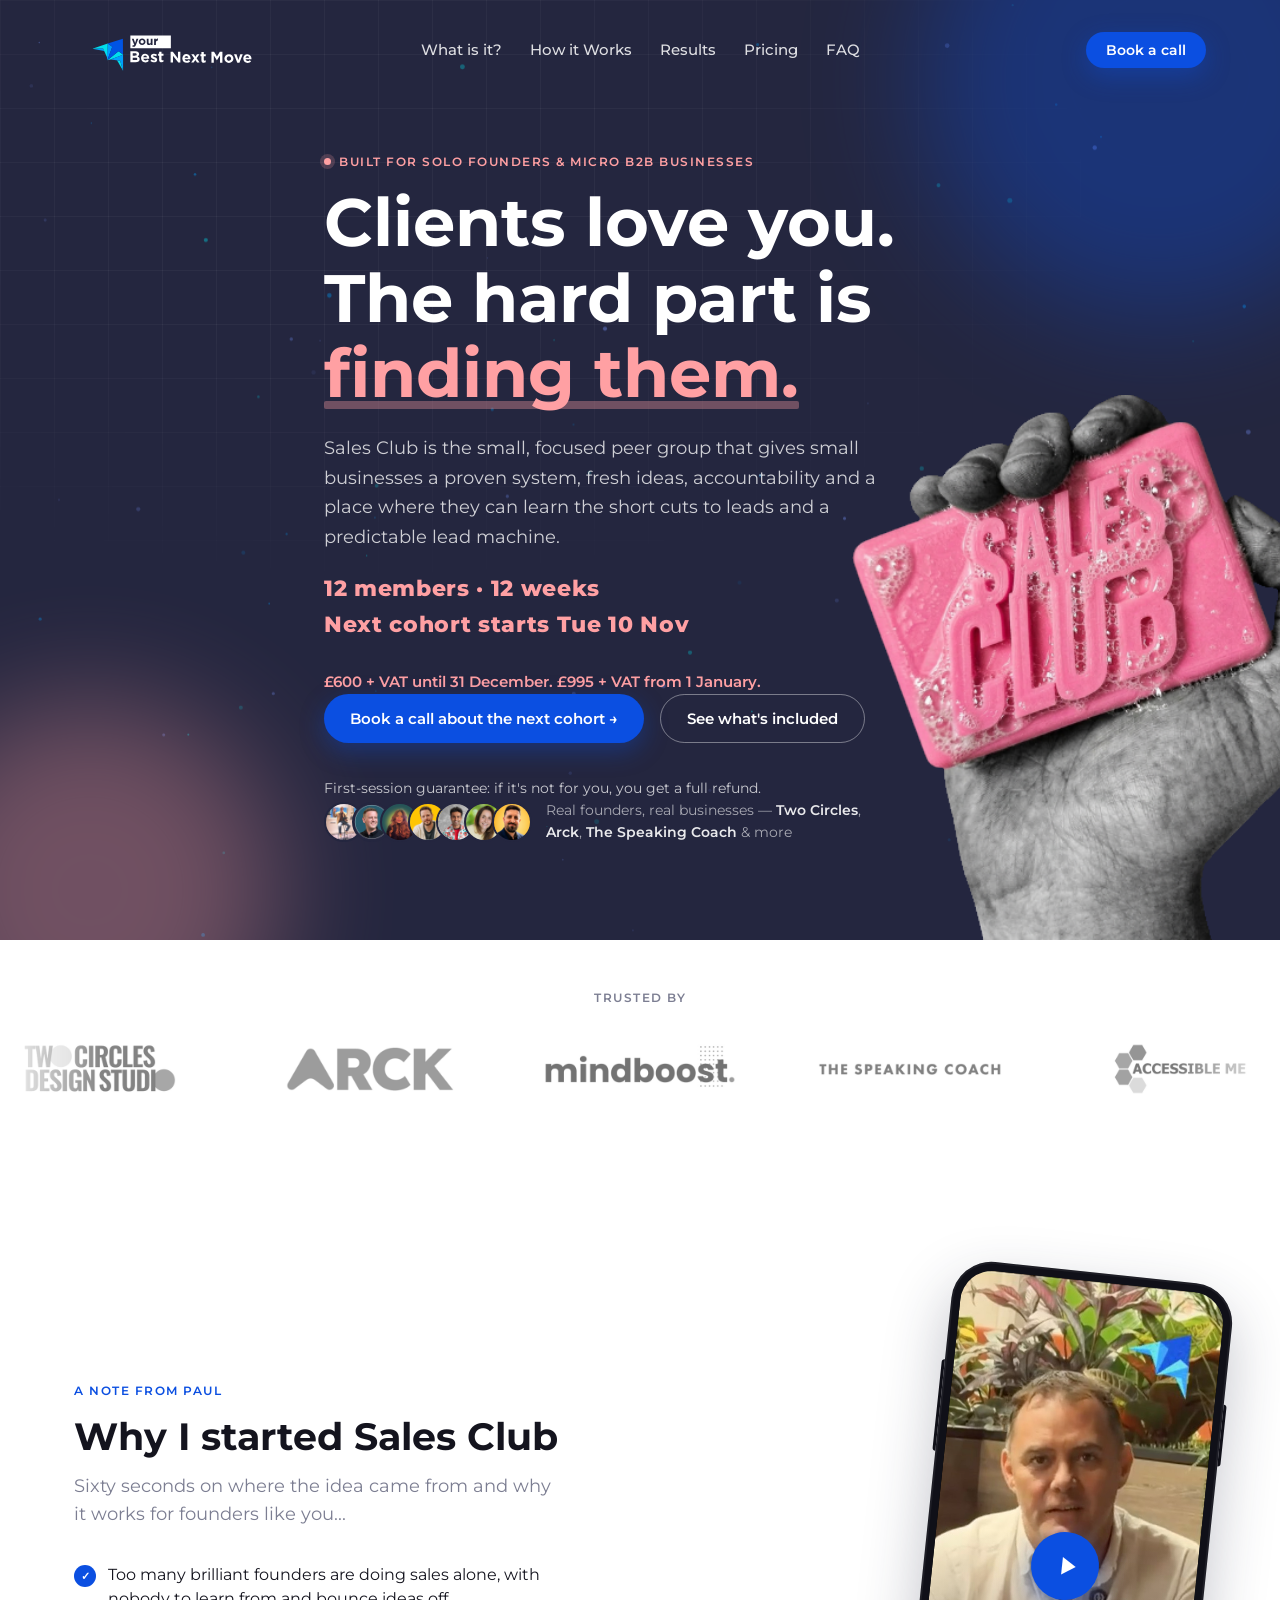
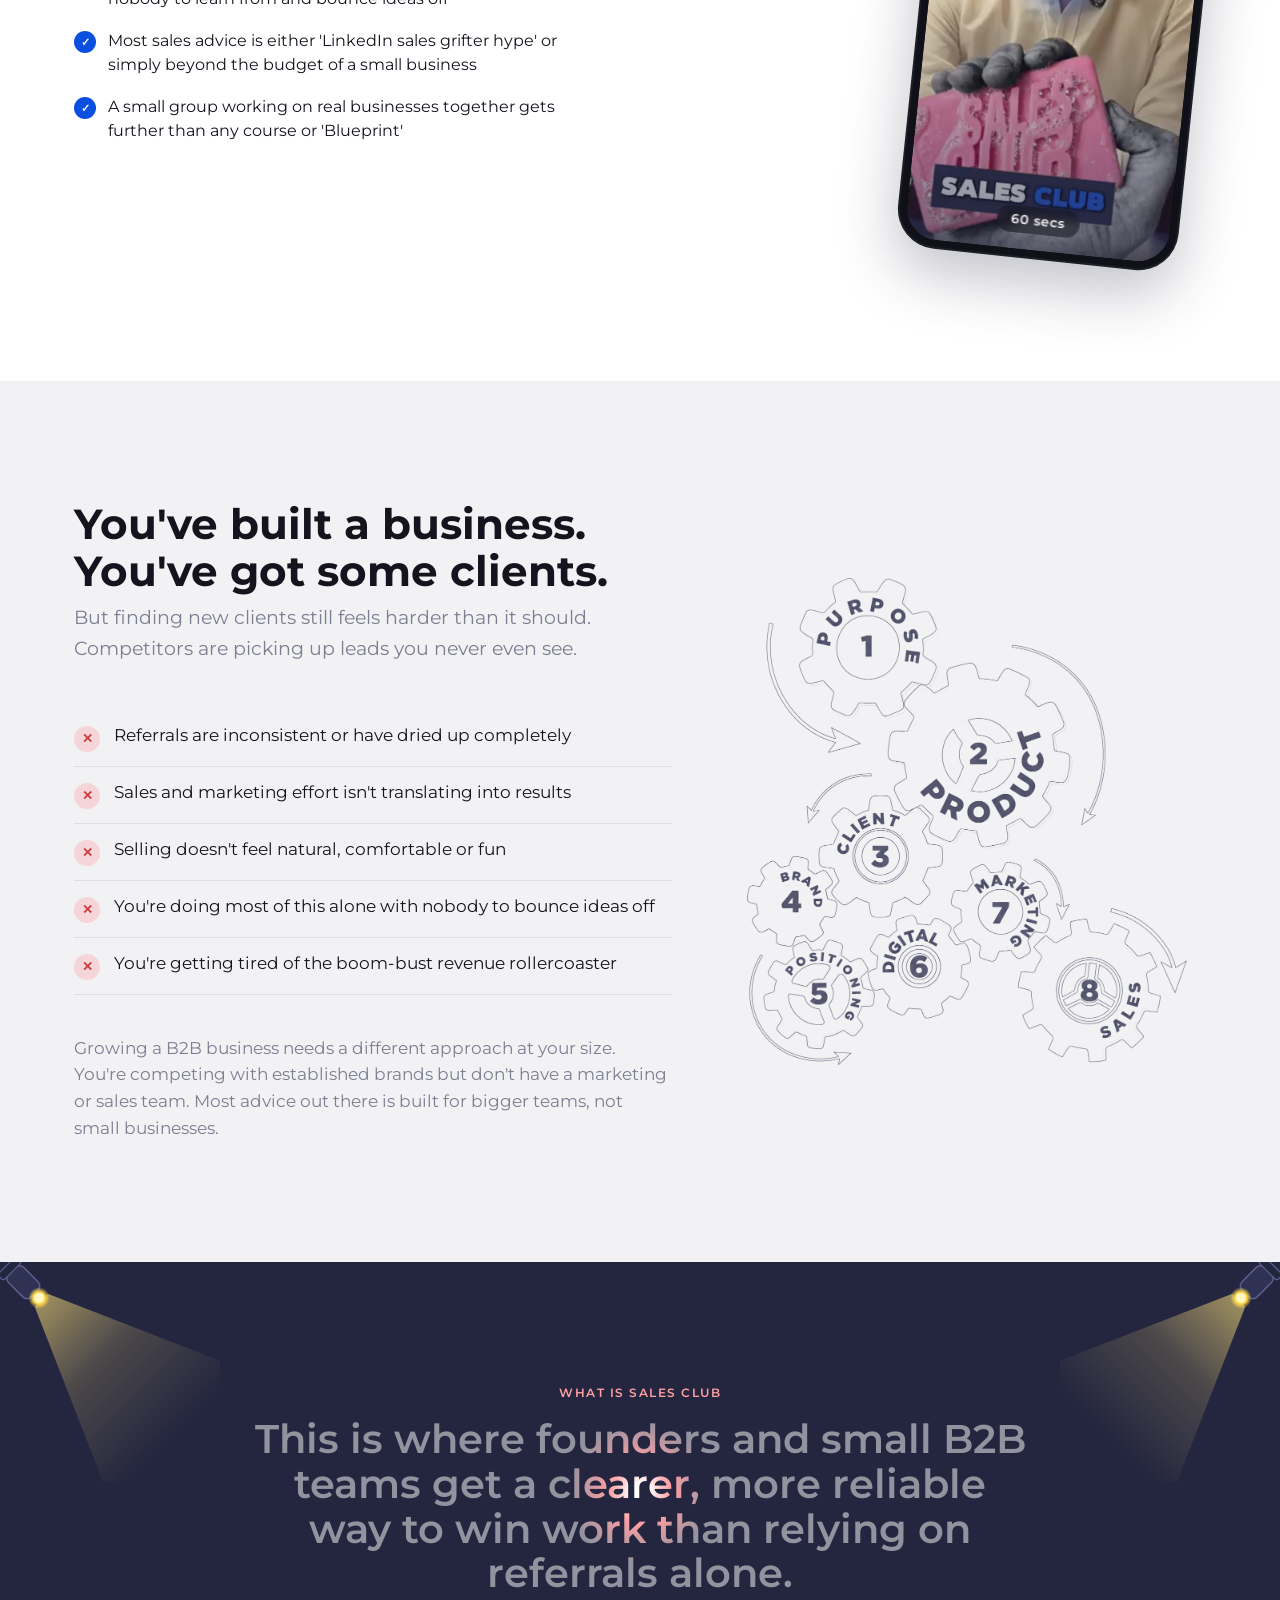
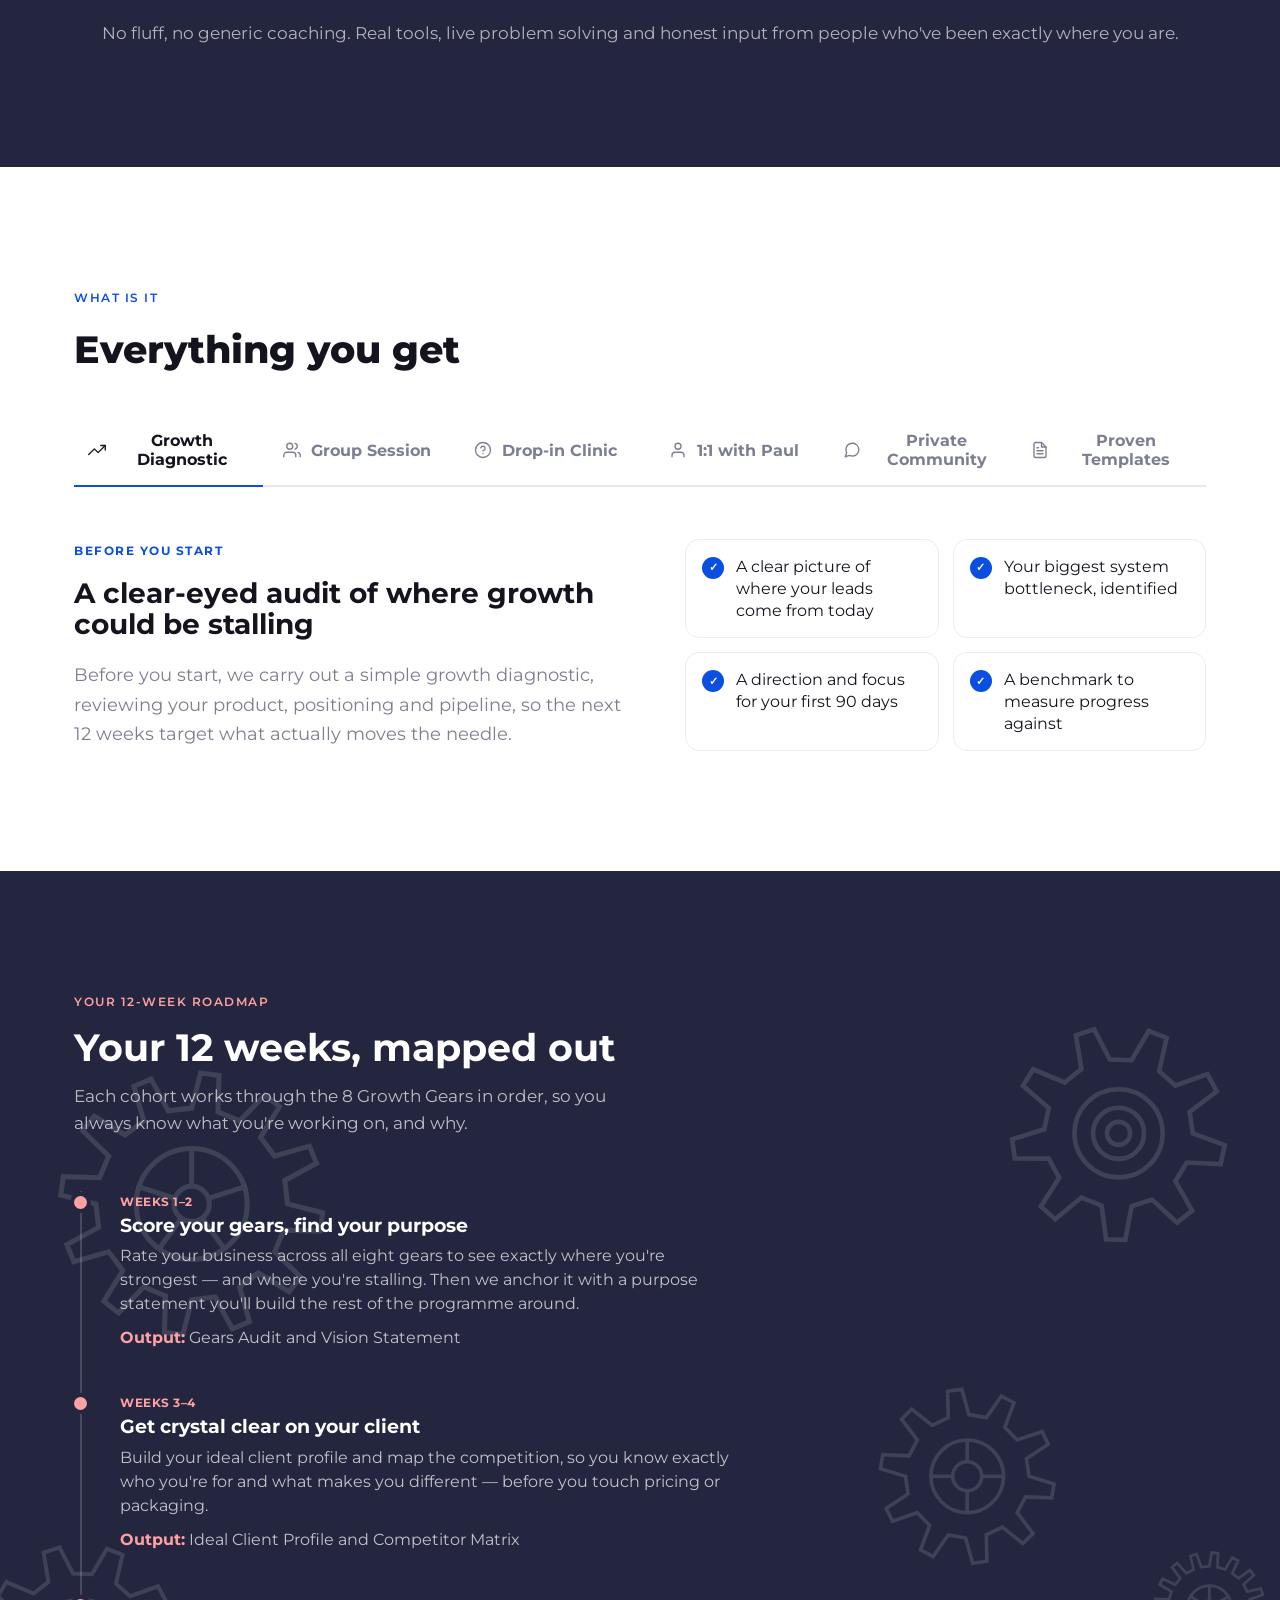
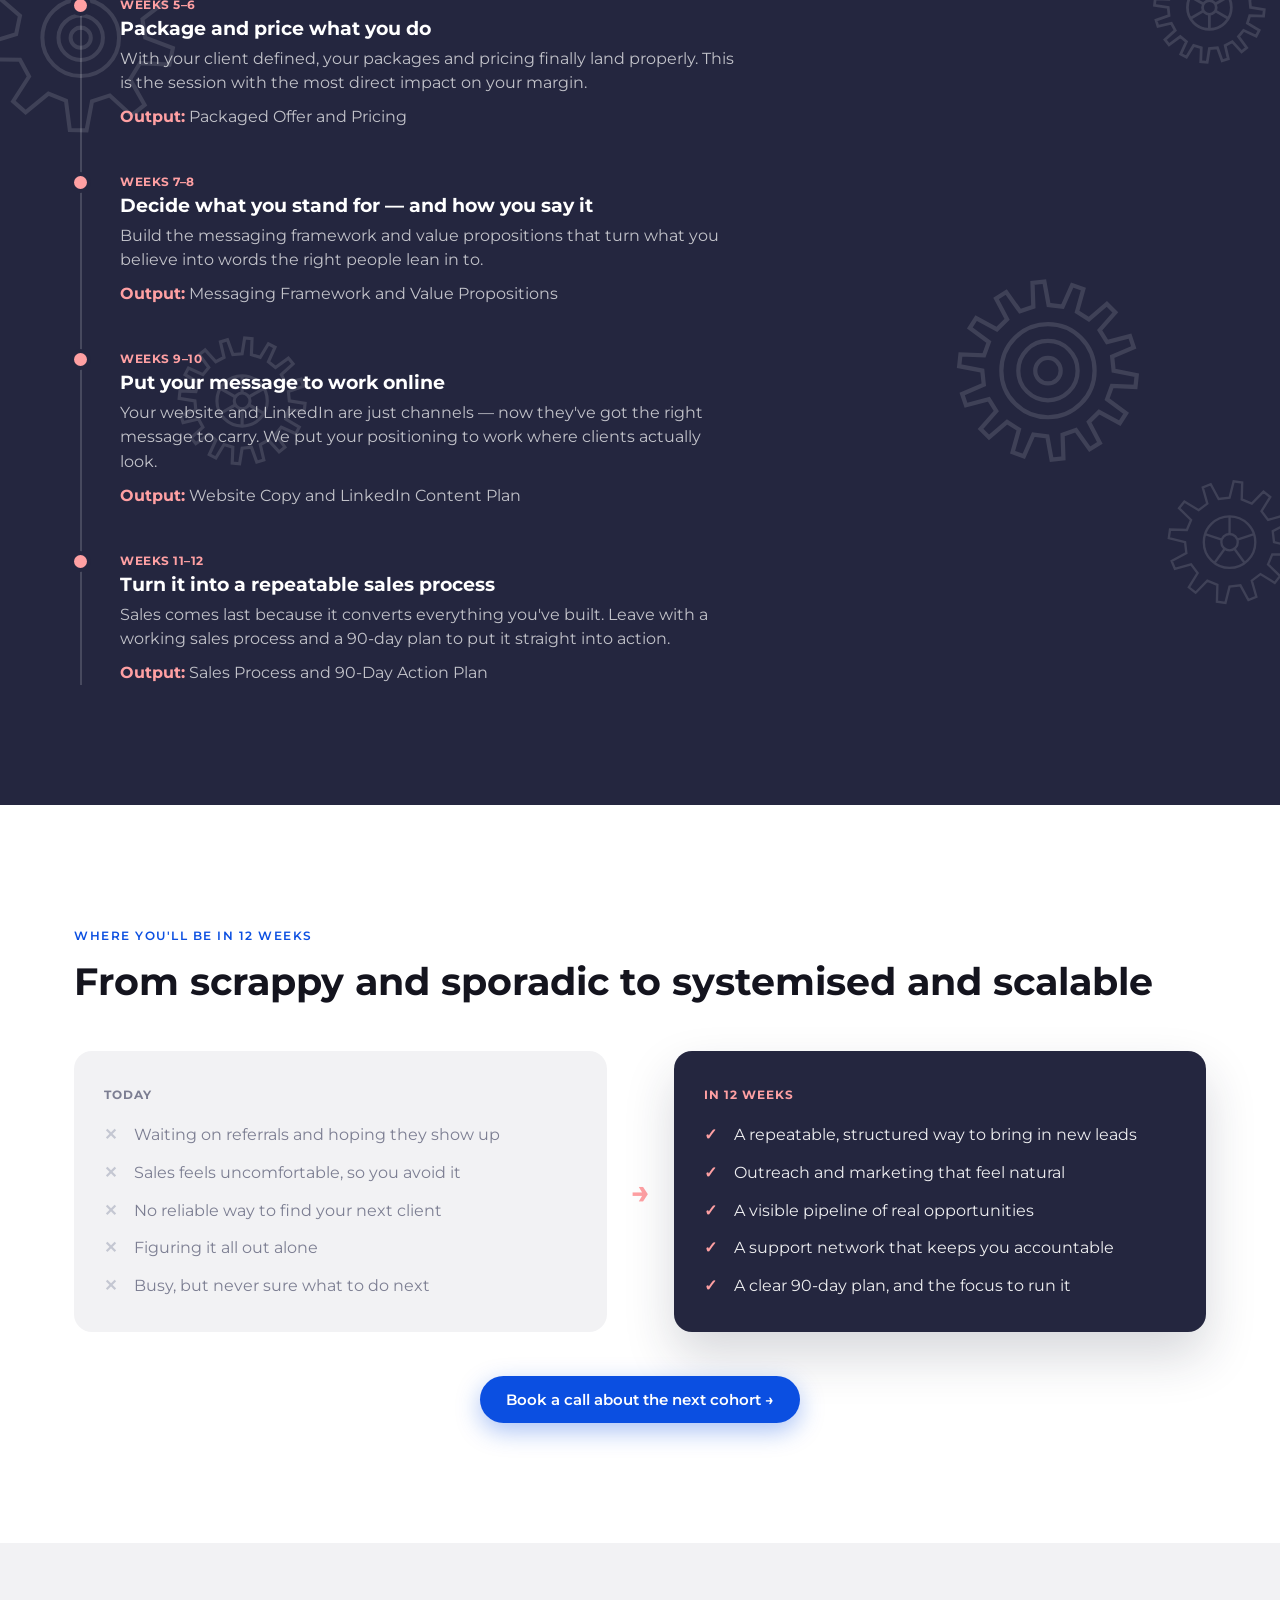
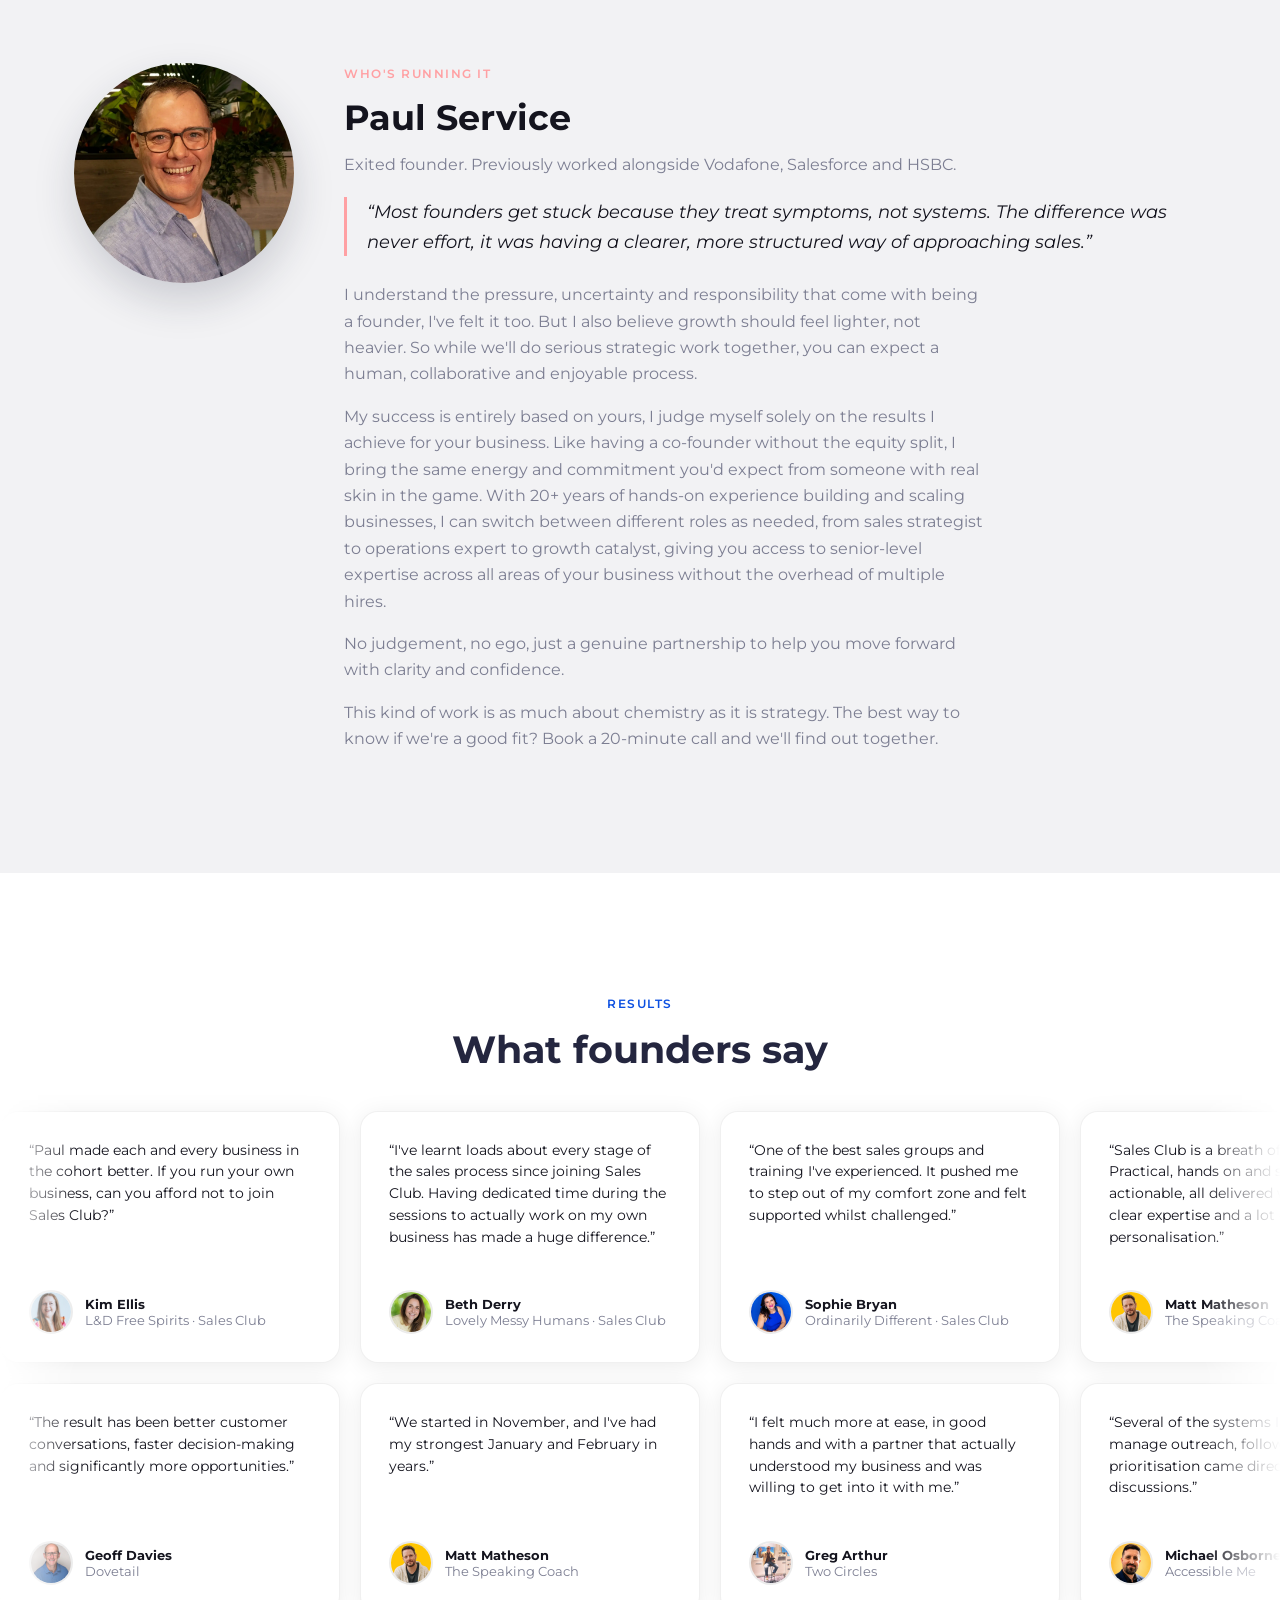
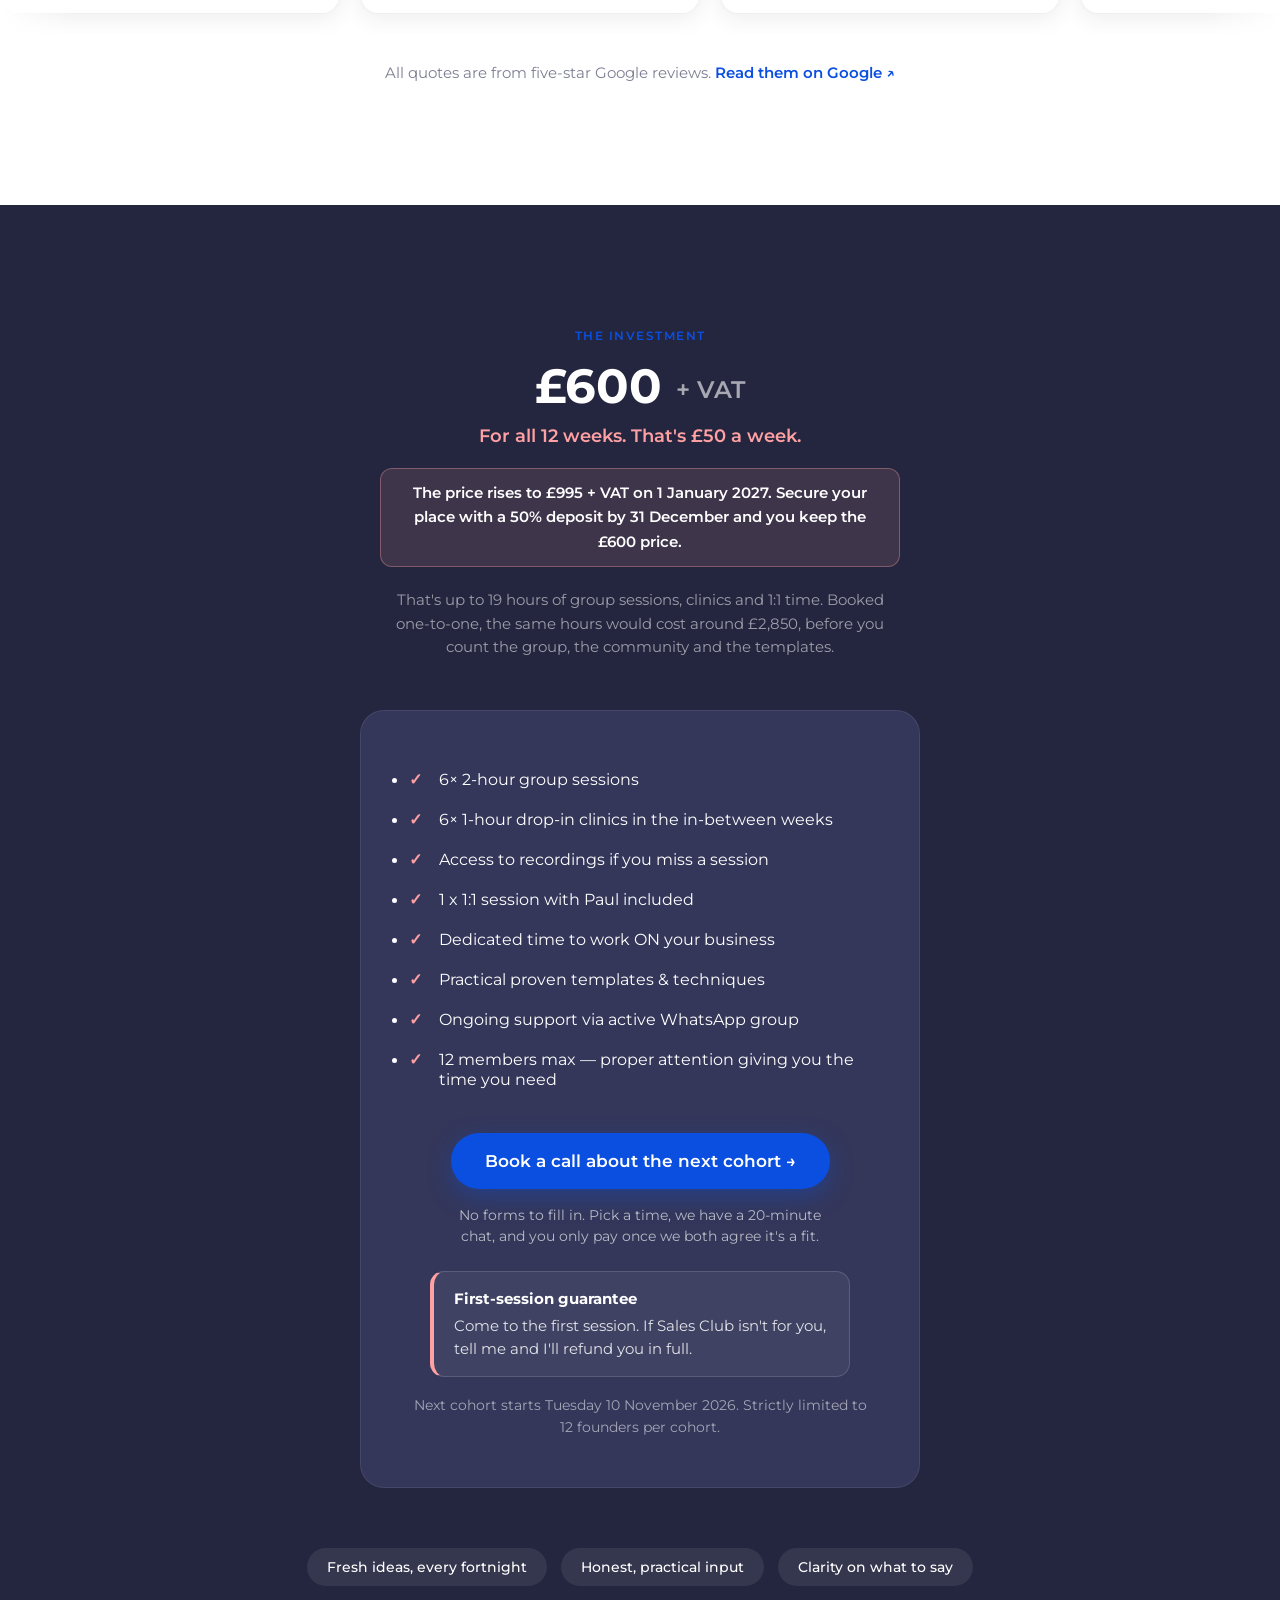
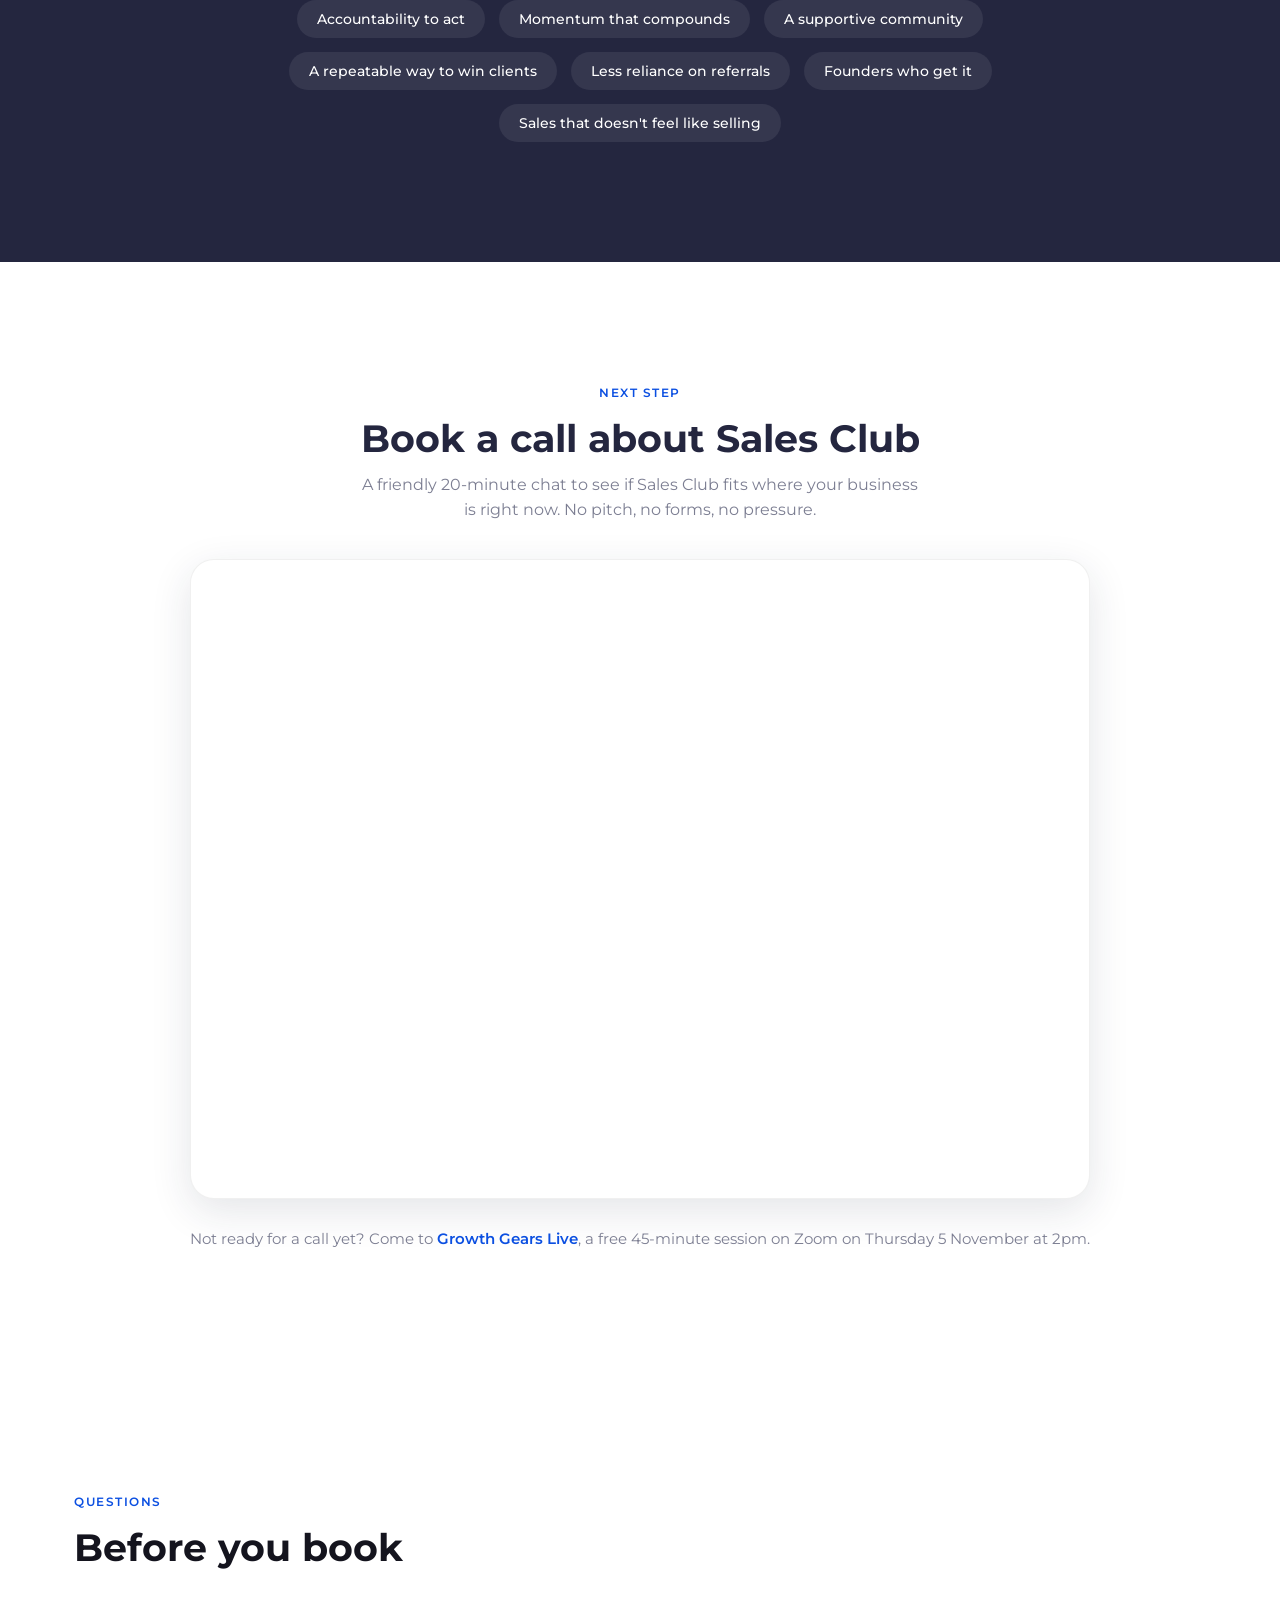
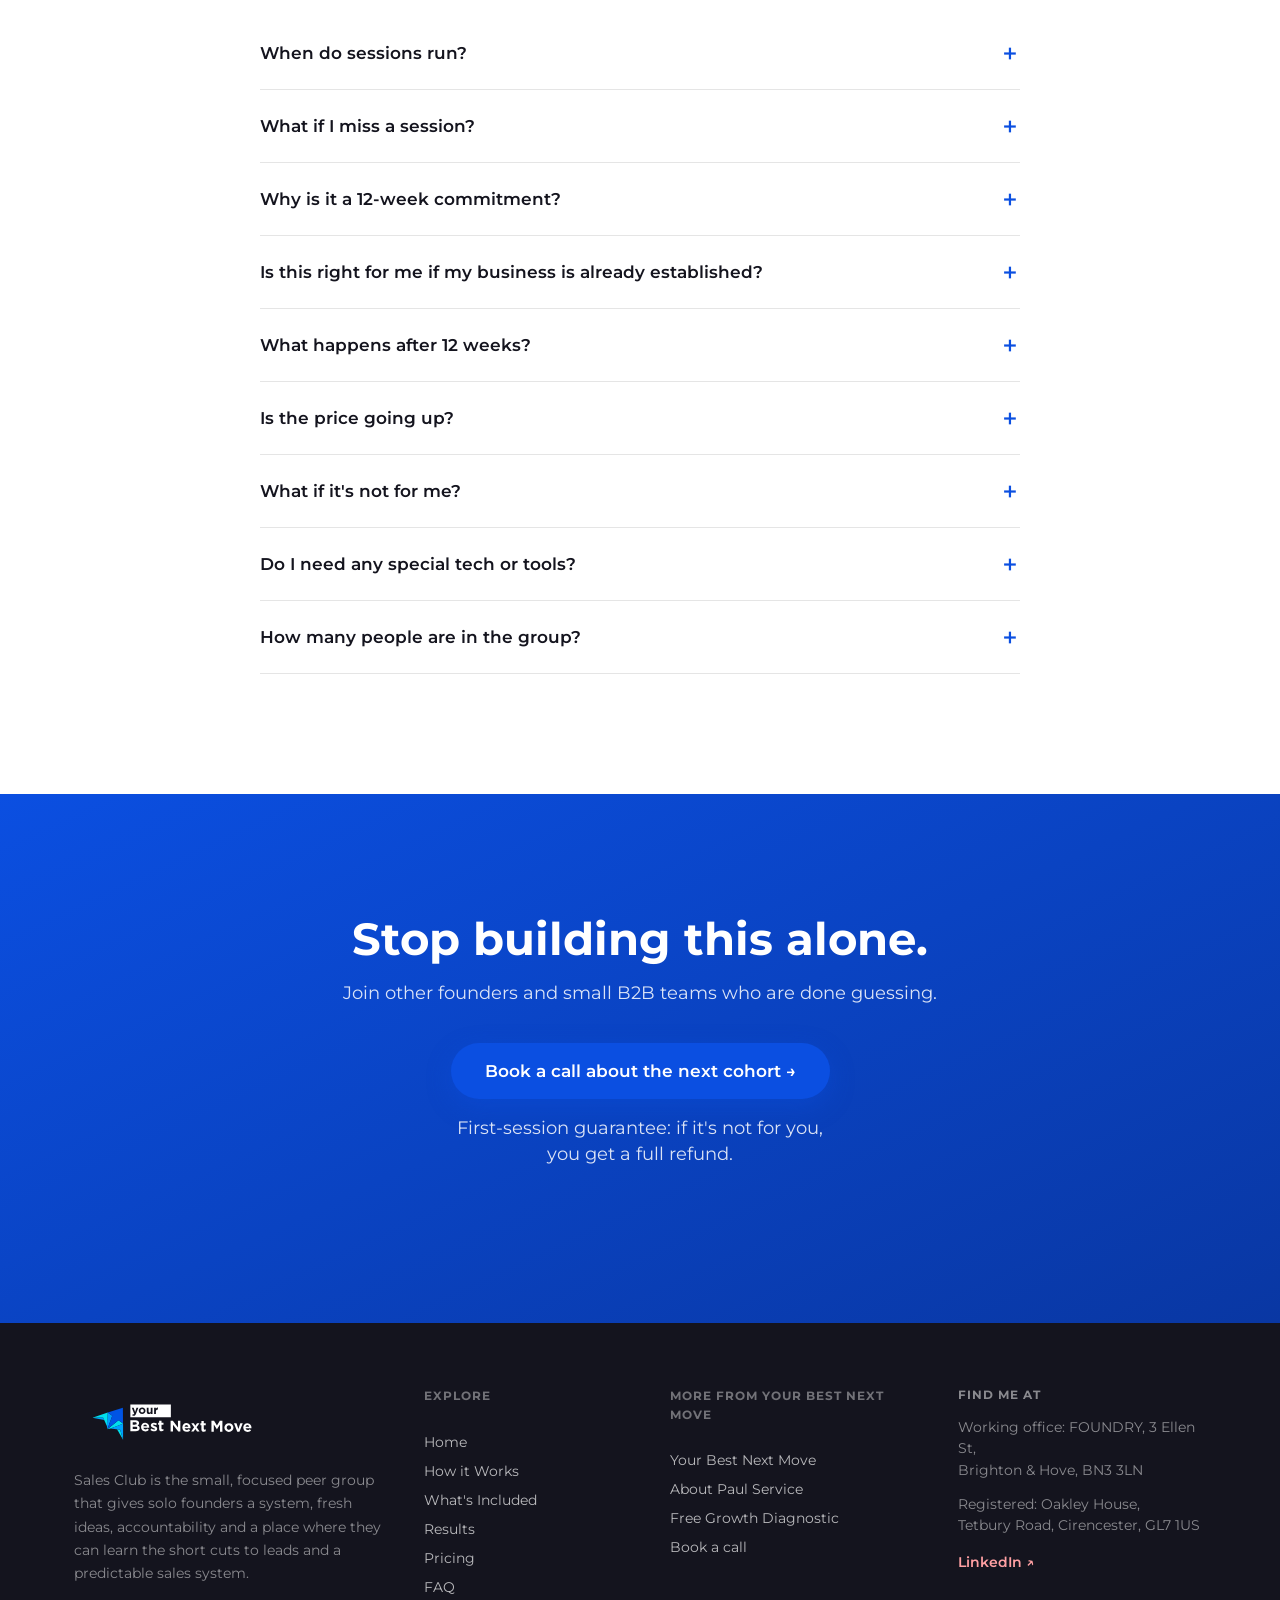
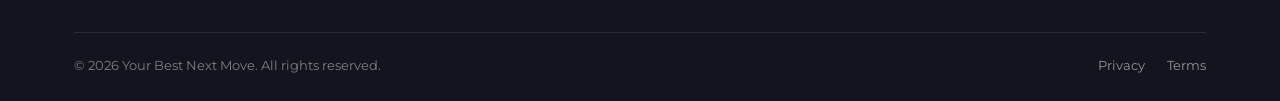
==== commit da1e7776: "Fix mobile header and menu, stop sideways wobble on phones The menu button was squeezed off-screen b" ====
--- a/index.html
+++ b/index.html
@@ -226,7 +226,7 @@
 <link rel="preconnect" href="https://fonts.googleapis.com">
 <link rel="preconnect" href="https://fonts.gstatic.com" crossorigin>
 <link href="https://fonts.googleapis.com/css2?family=Montserrat:wght@400;500;600;700;800&display=swap" rel="stylesheet">
-<link rel="stylesheet" href="styles.css?v=80">
+<link rel="stylesheet" href="styles.css?v=81">
 <script>document.documentElement.className += ' js';</script>
 <!-- Meta Pixel -->
 <script>
@@ -1013,7 +1013,7 @@
   </div>
 </footer>
 
-<script src="script.js?v=77"></script>
+<script src="script.js?v=78"></script>
 <!-- HubSpot Meetings embed -->
 <script type="text/javascript" src="https://static.hsappstatic.net/MeetingsEmbed/ex/MeetingsEmbedCode.js"></script>
 <script>
--- a/styles.css
+++ b/styles.css
@@ -399,9 +399,17 @@
 
 @media(max-width:760px){
   .nav__links{display:none;}
-  .nav__burger{display:flex;}
+  .nav__burger{display:flex;flex-shrink:0;}
   .nav__cta{padding:10px 16px;font-size:.8rem;white-space:nowrap;}
-}
+  .nav__inner{gap:12px;padding:0 16px;}
+  .nav__logo .logo-svg{height:48px;}
+}
+@media(max-width:360px){
+  .nav__logo .logo-svg{height:40px;}
+  .nav__cta{padding:8px 12px;}
+}
+/* stop sideways wobble on phones, including from injected third-party elements */
+@supports(overflow-x:clip){html,body{overflow-x:clip;}}
 
 /* consistent mobile section rhythm */
 @media(max-width:760px){
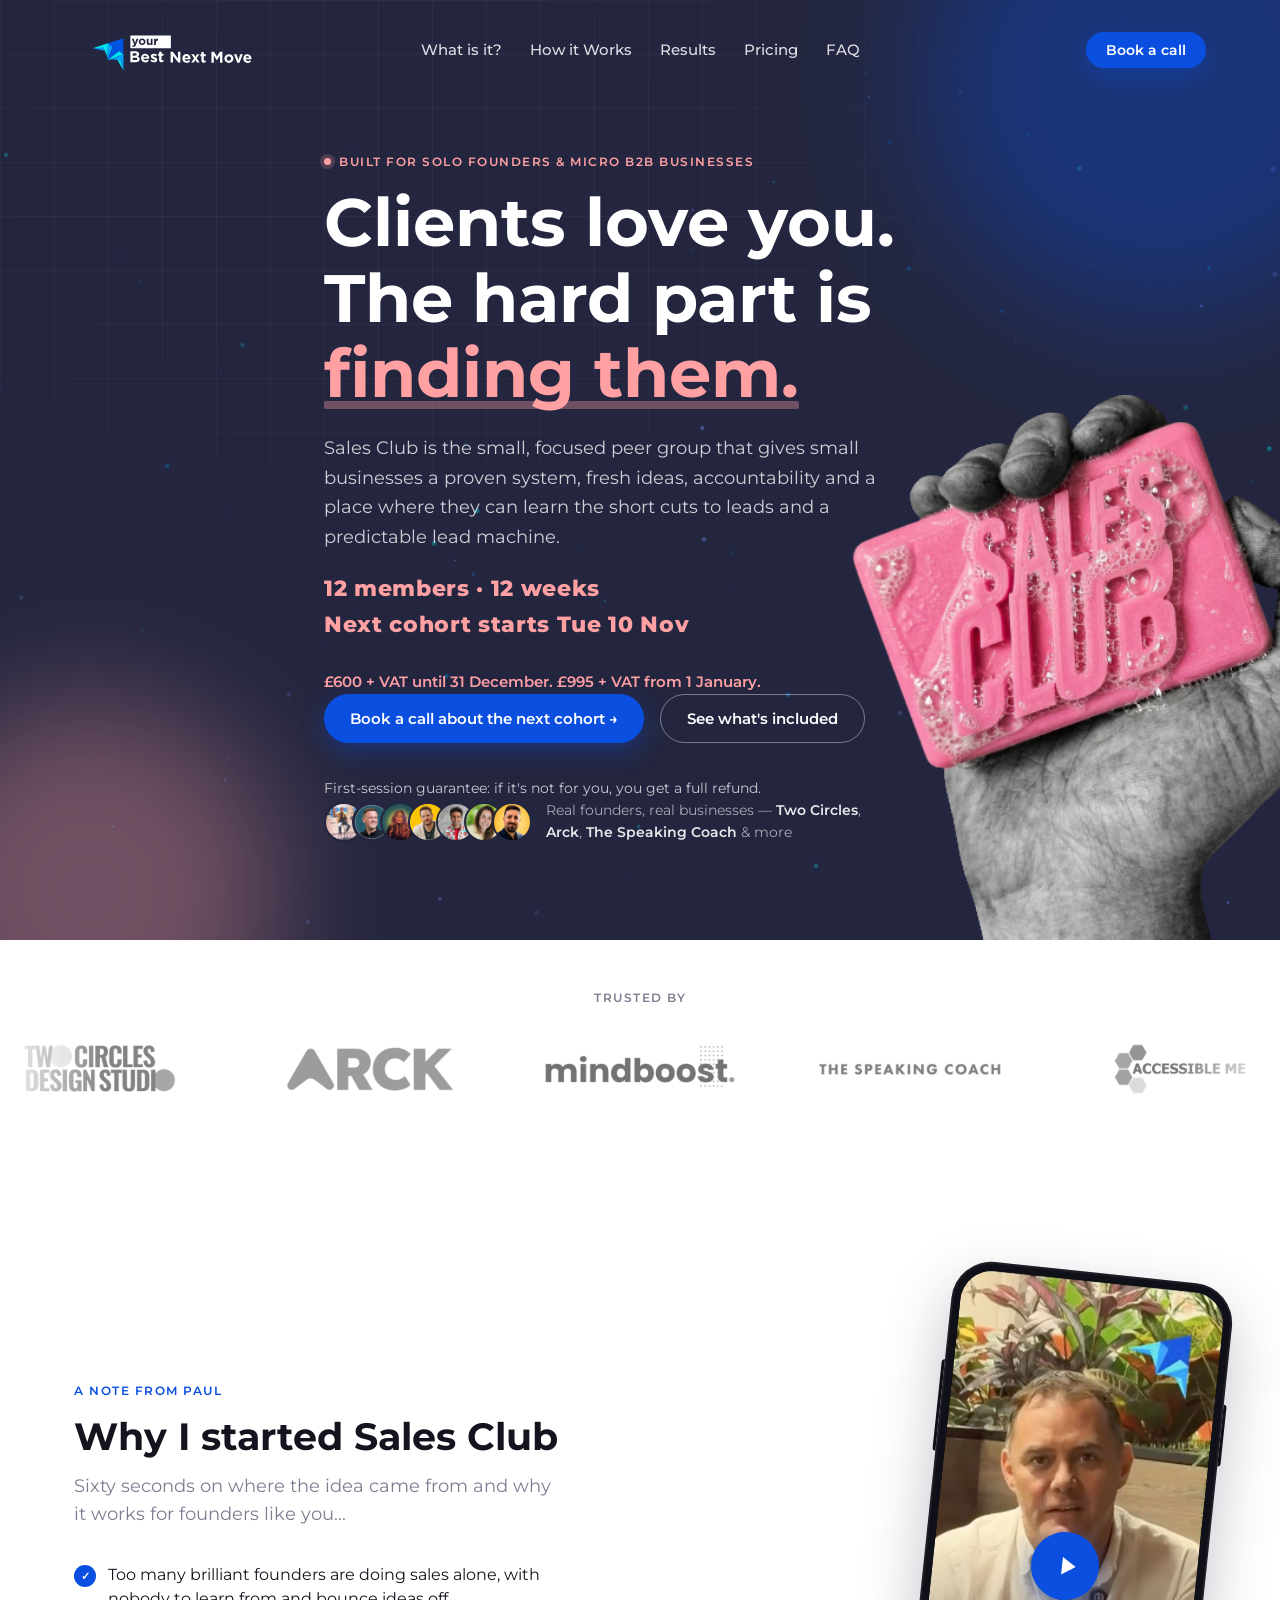
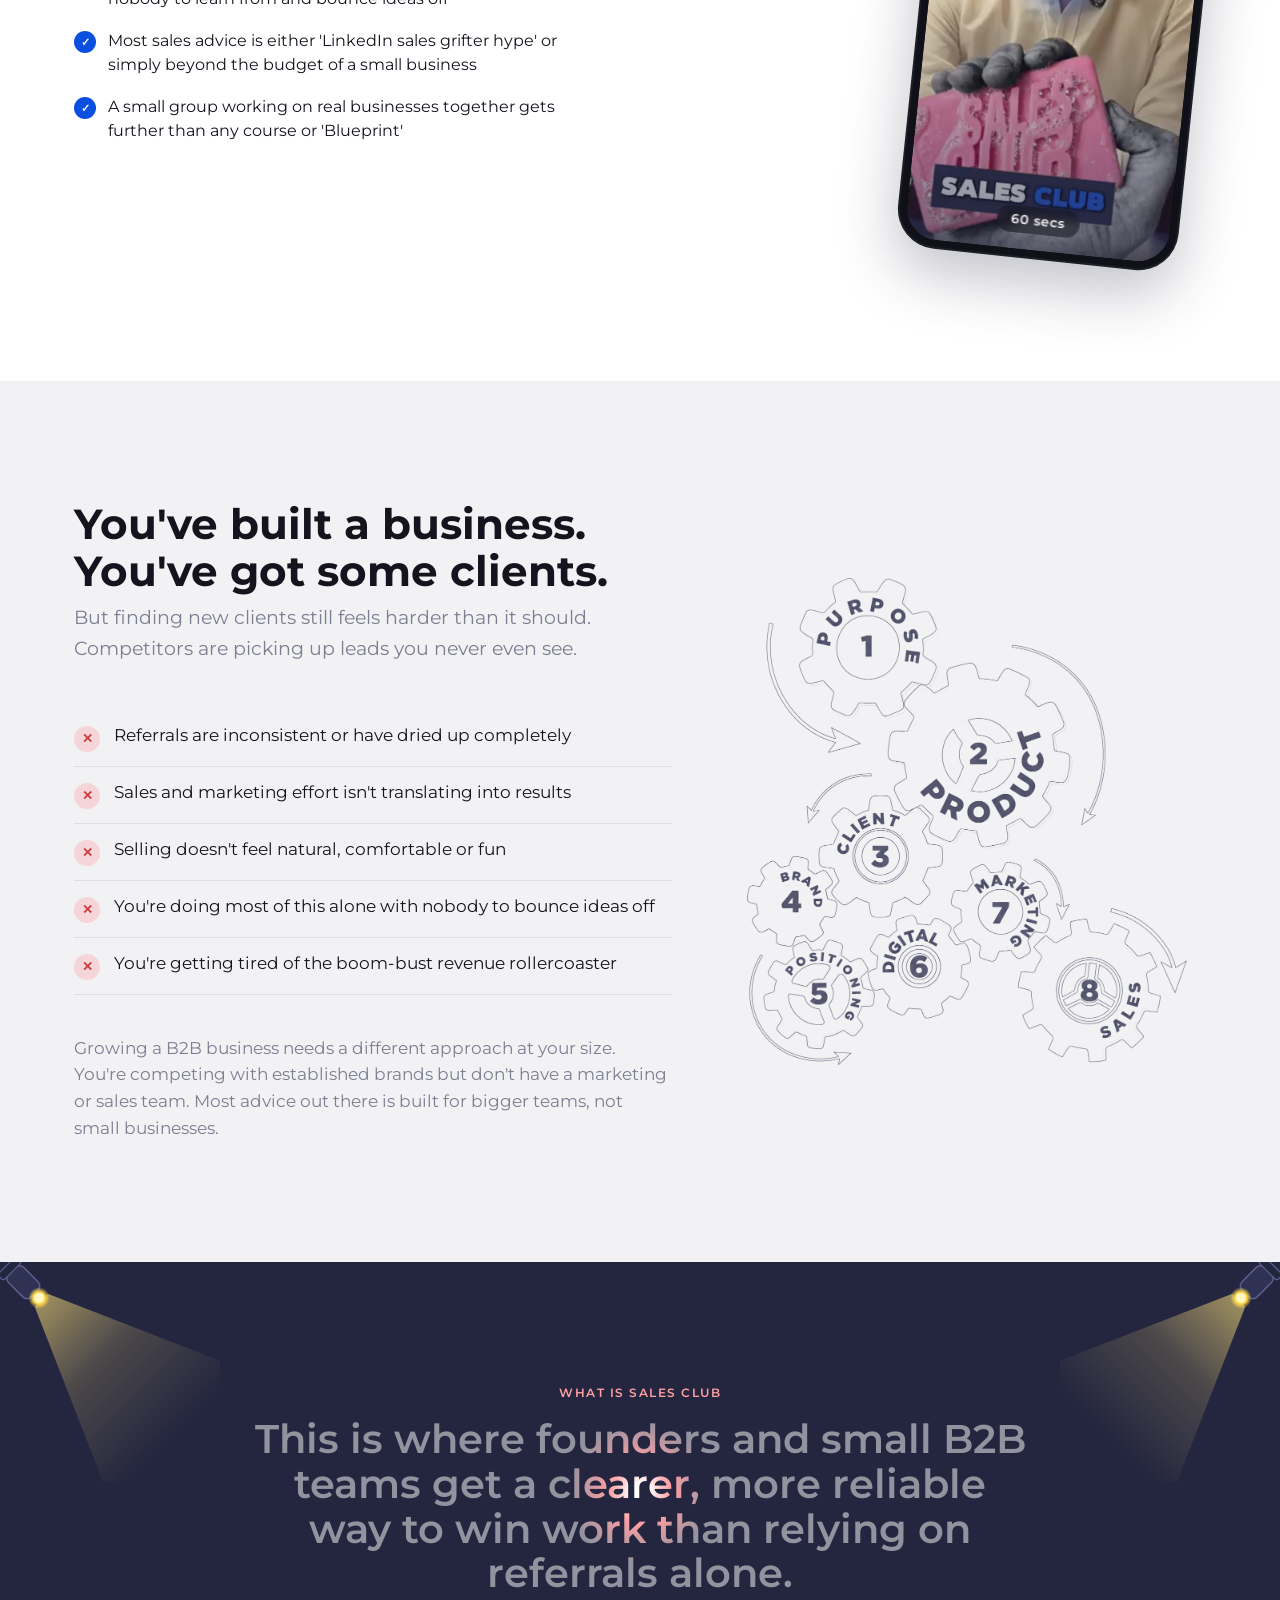
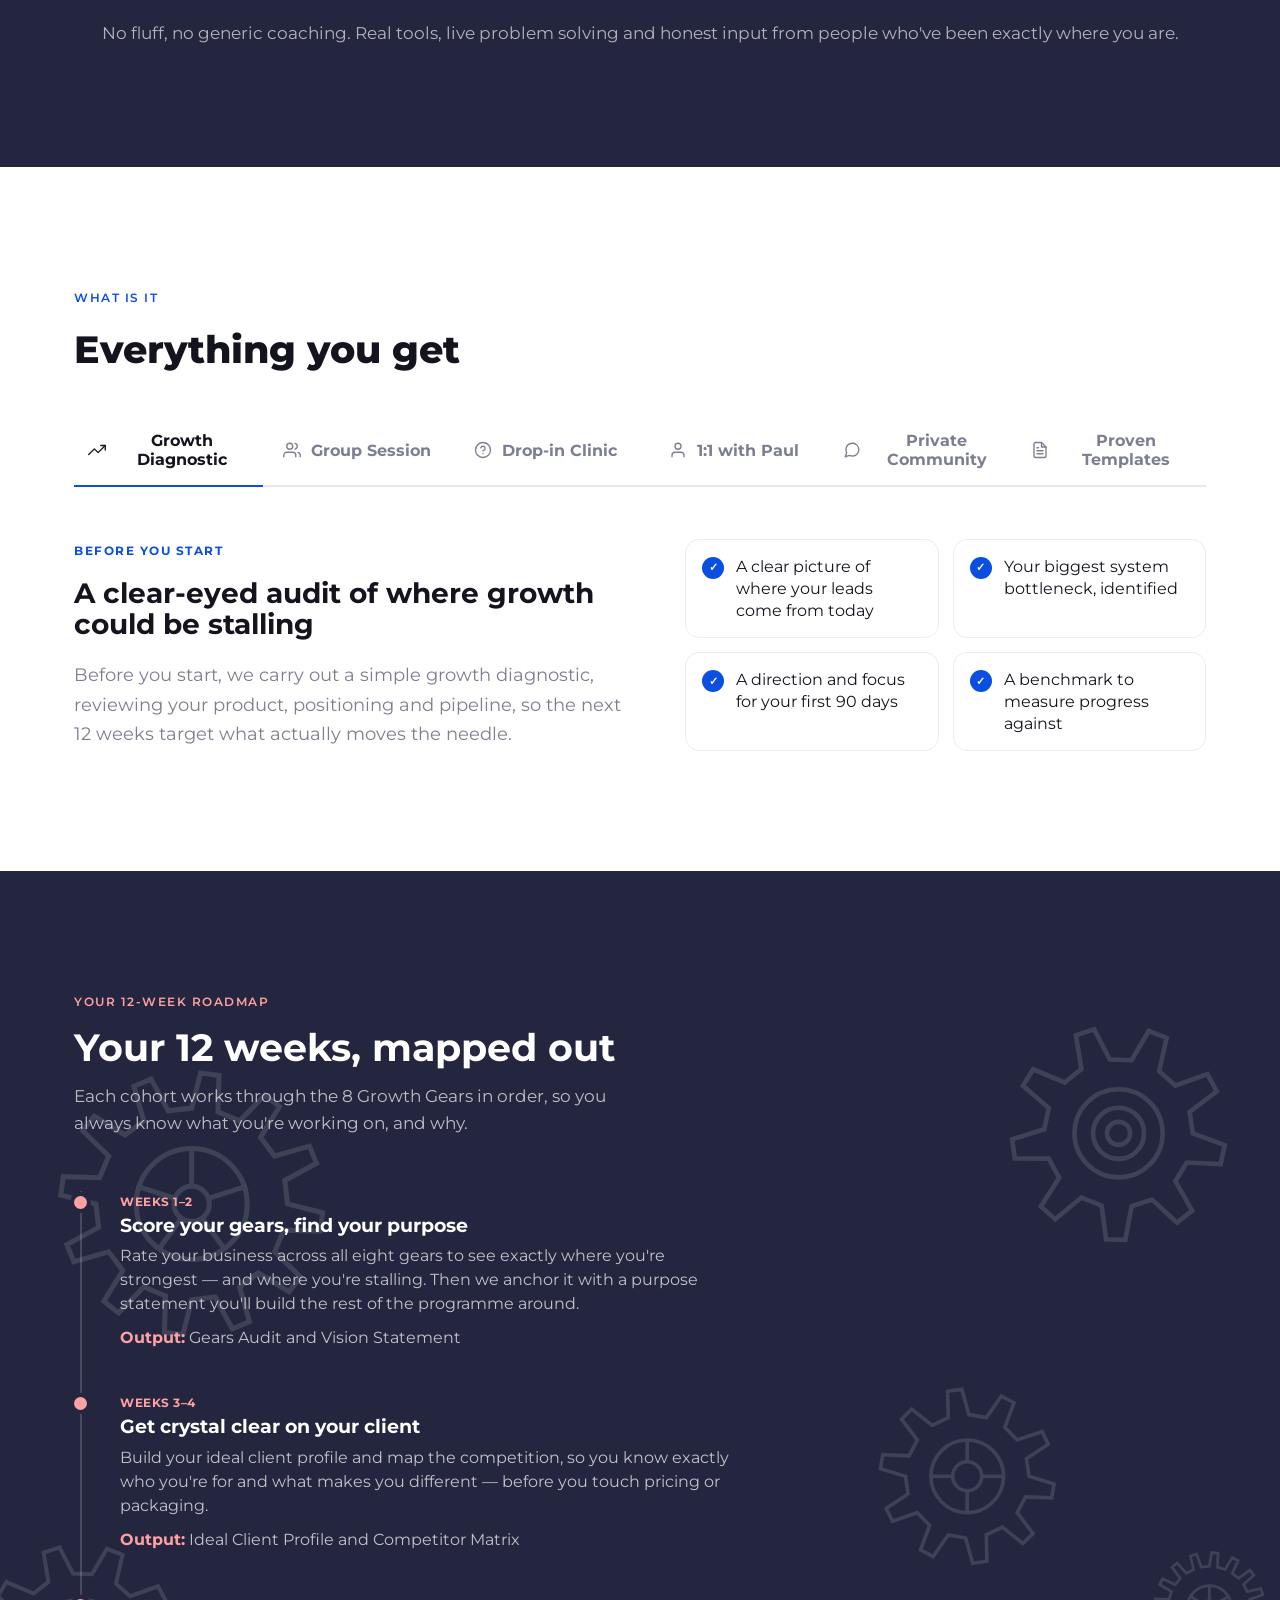
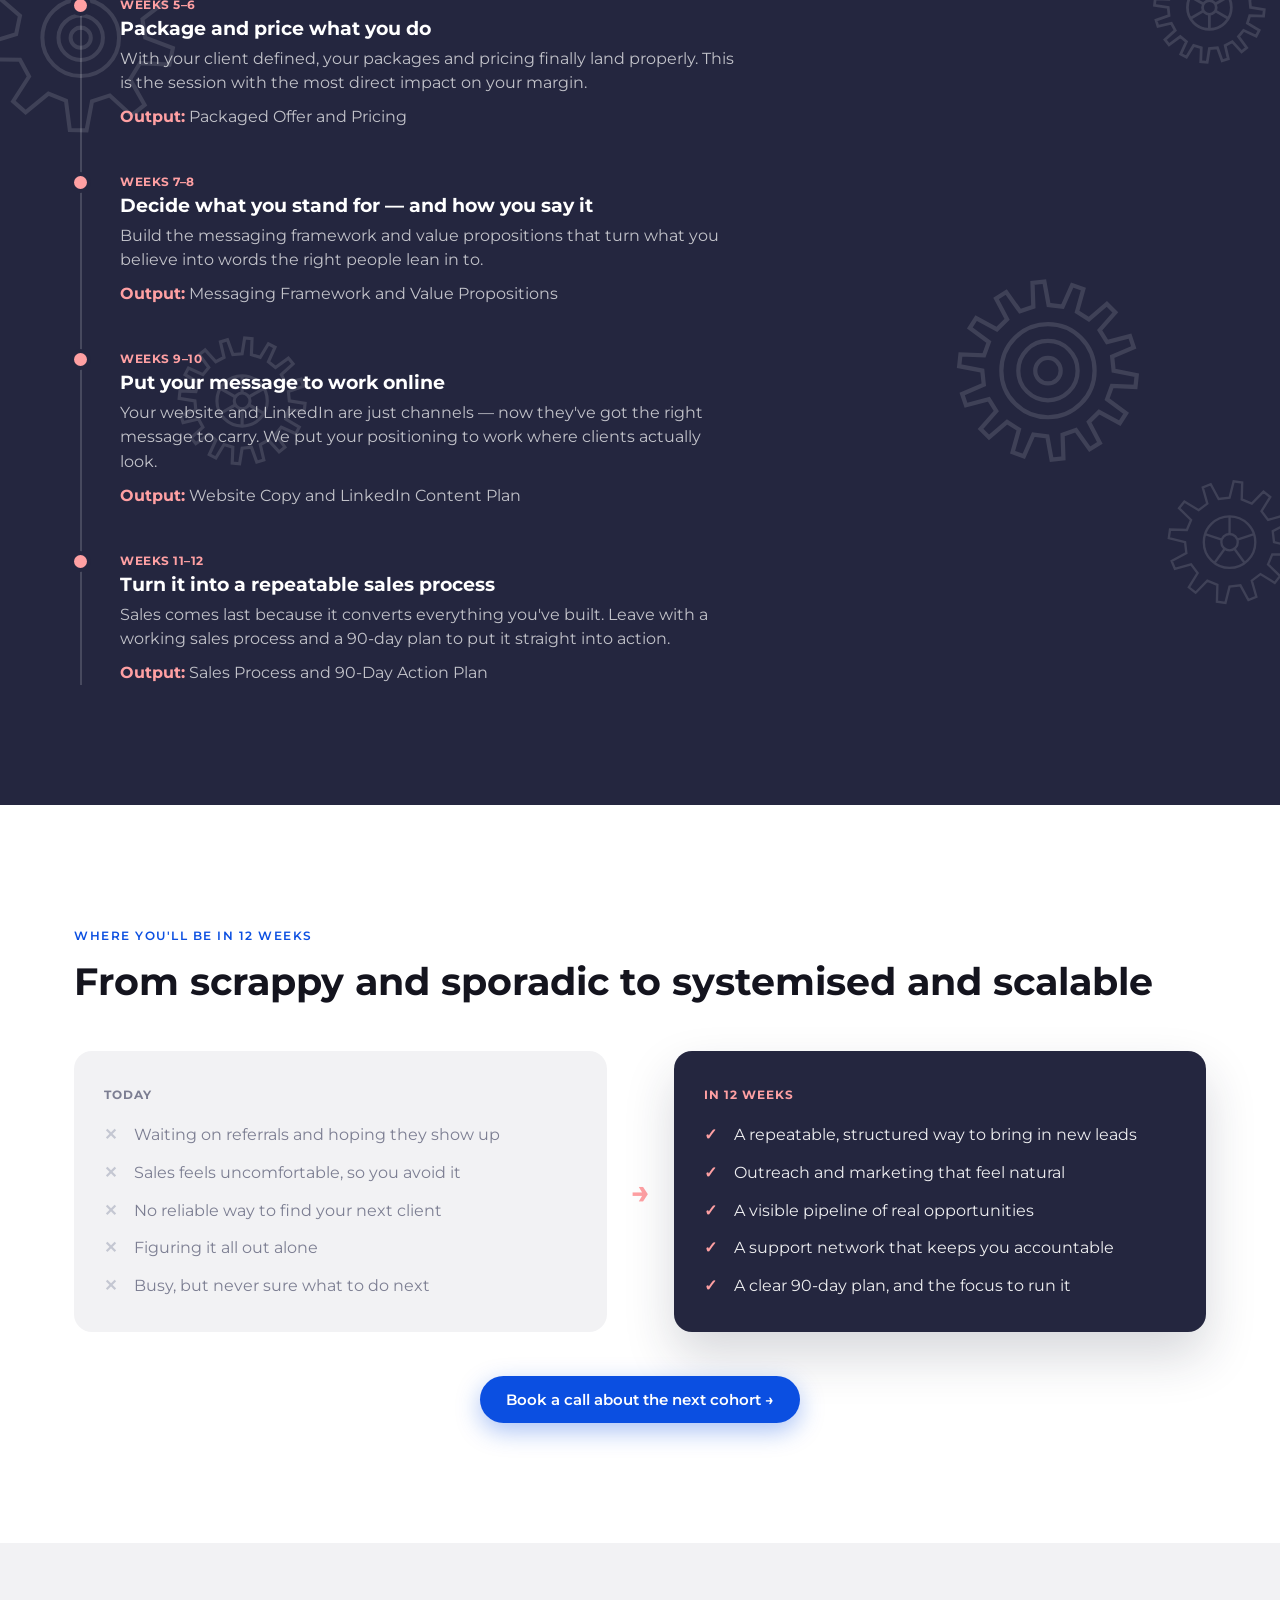
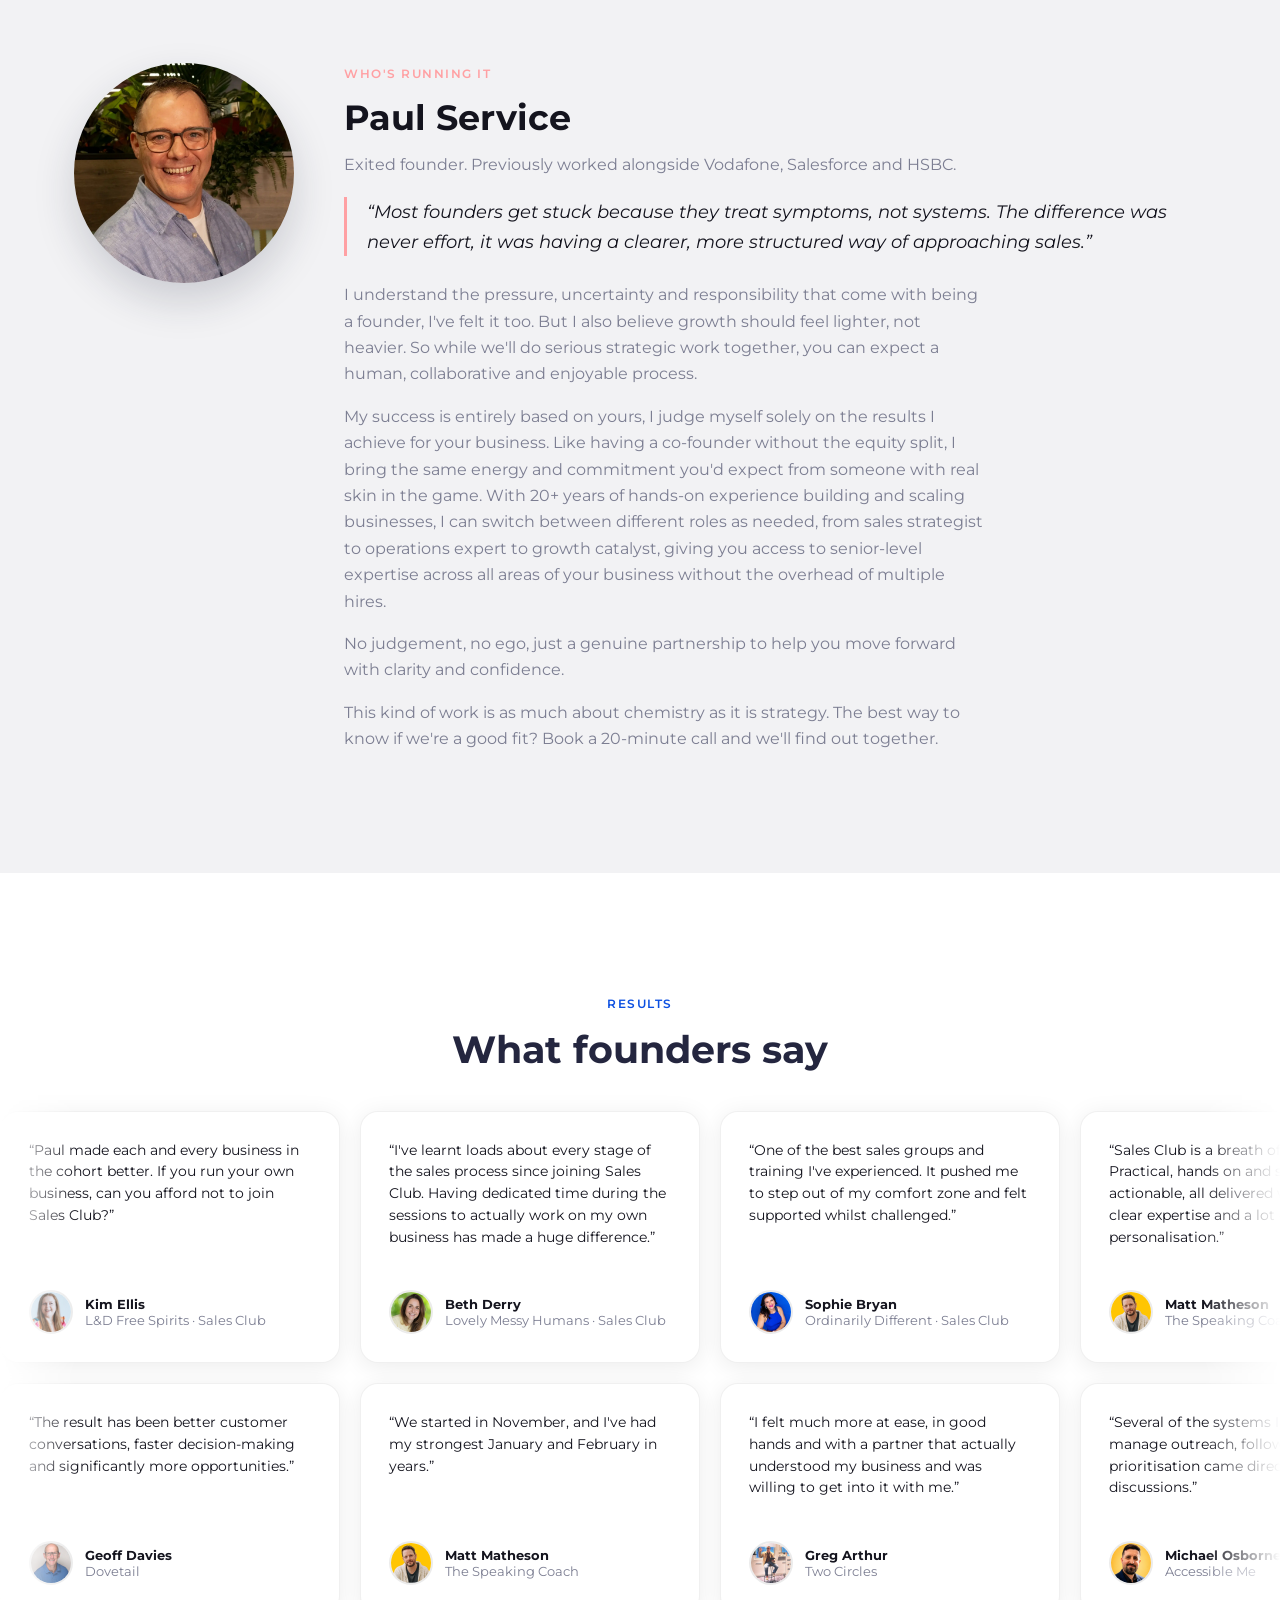
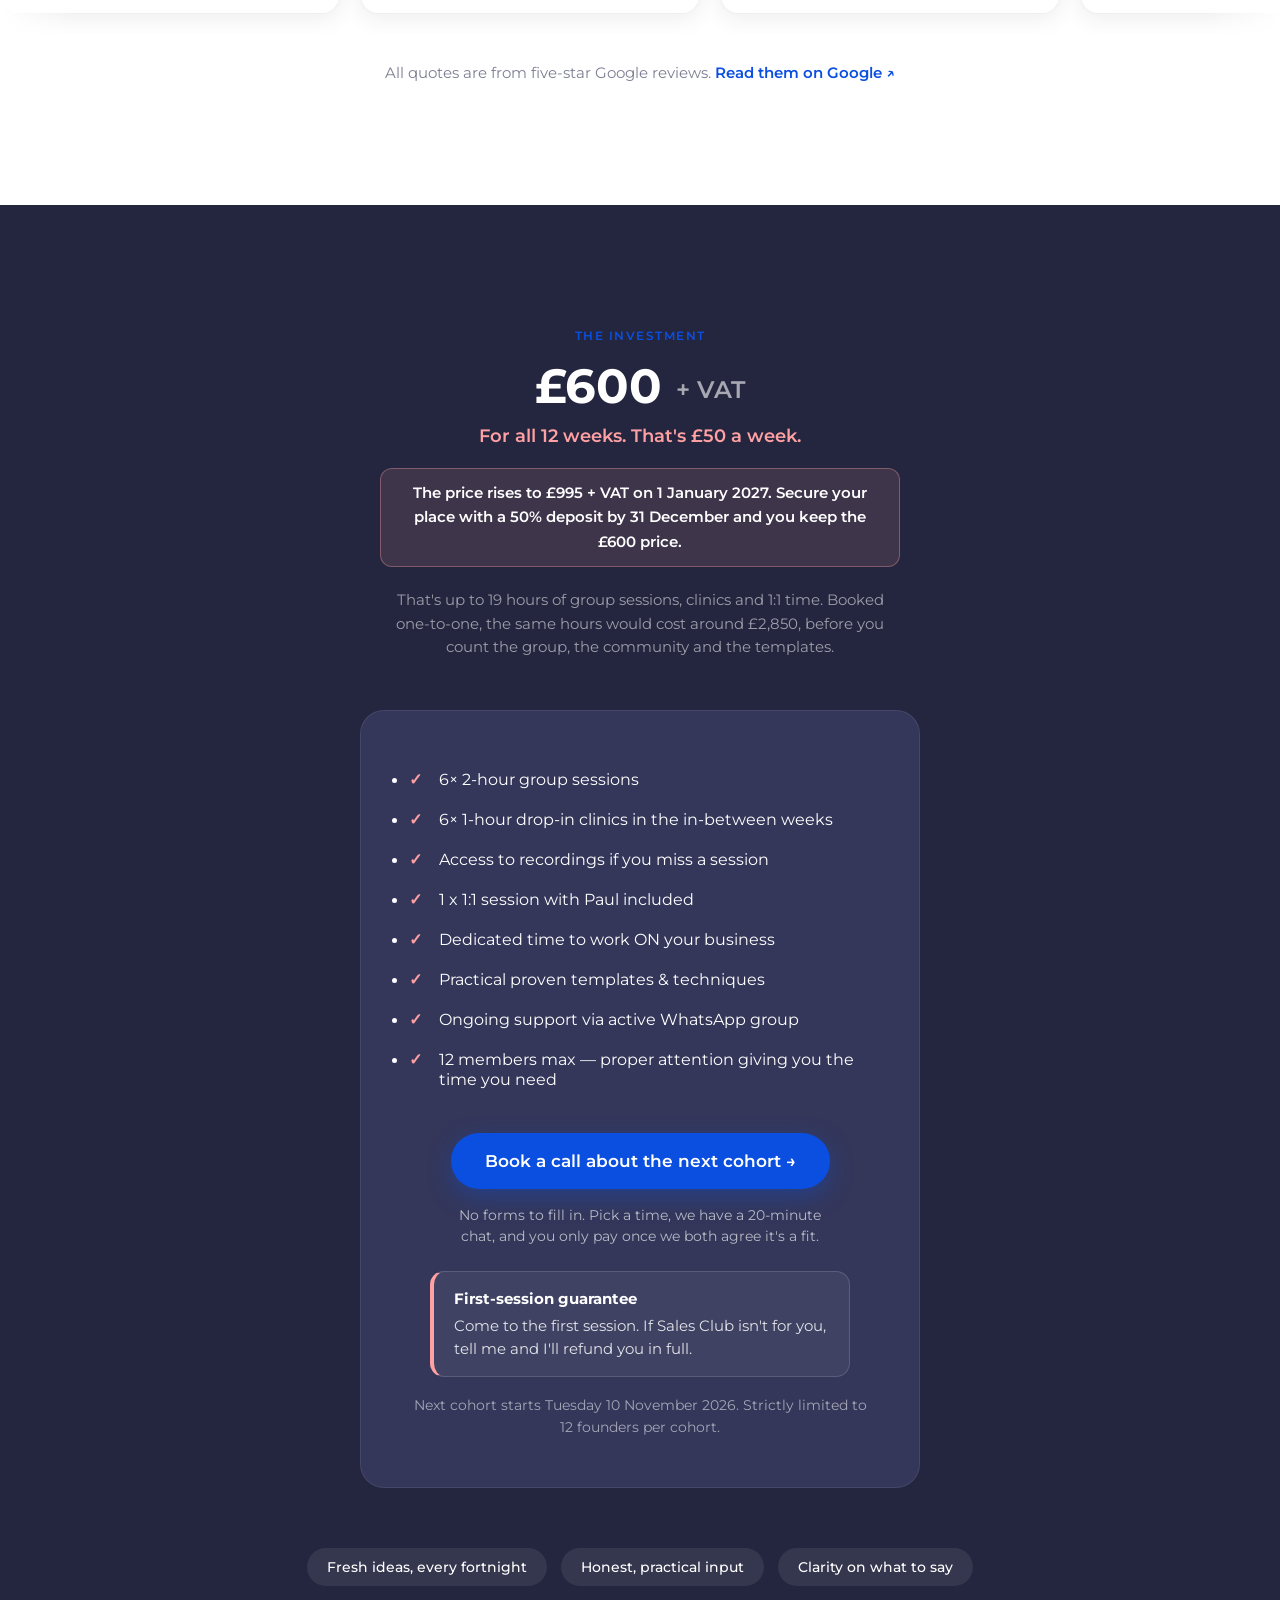
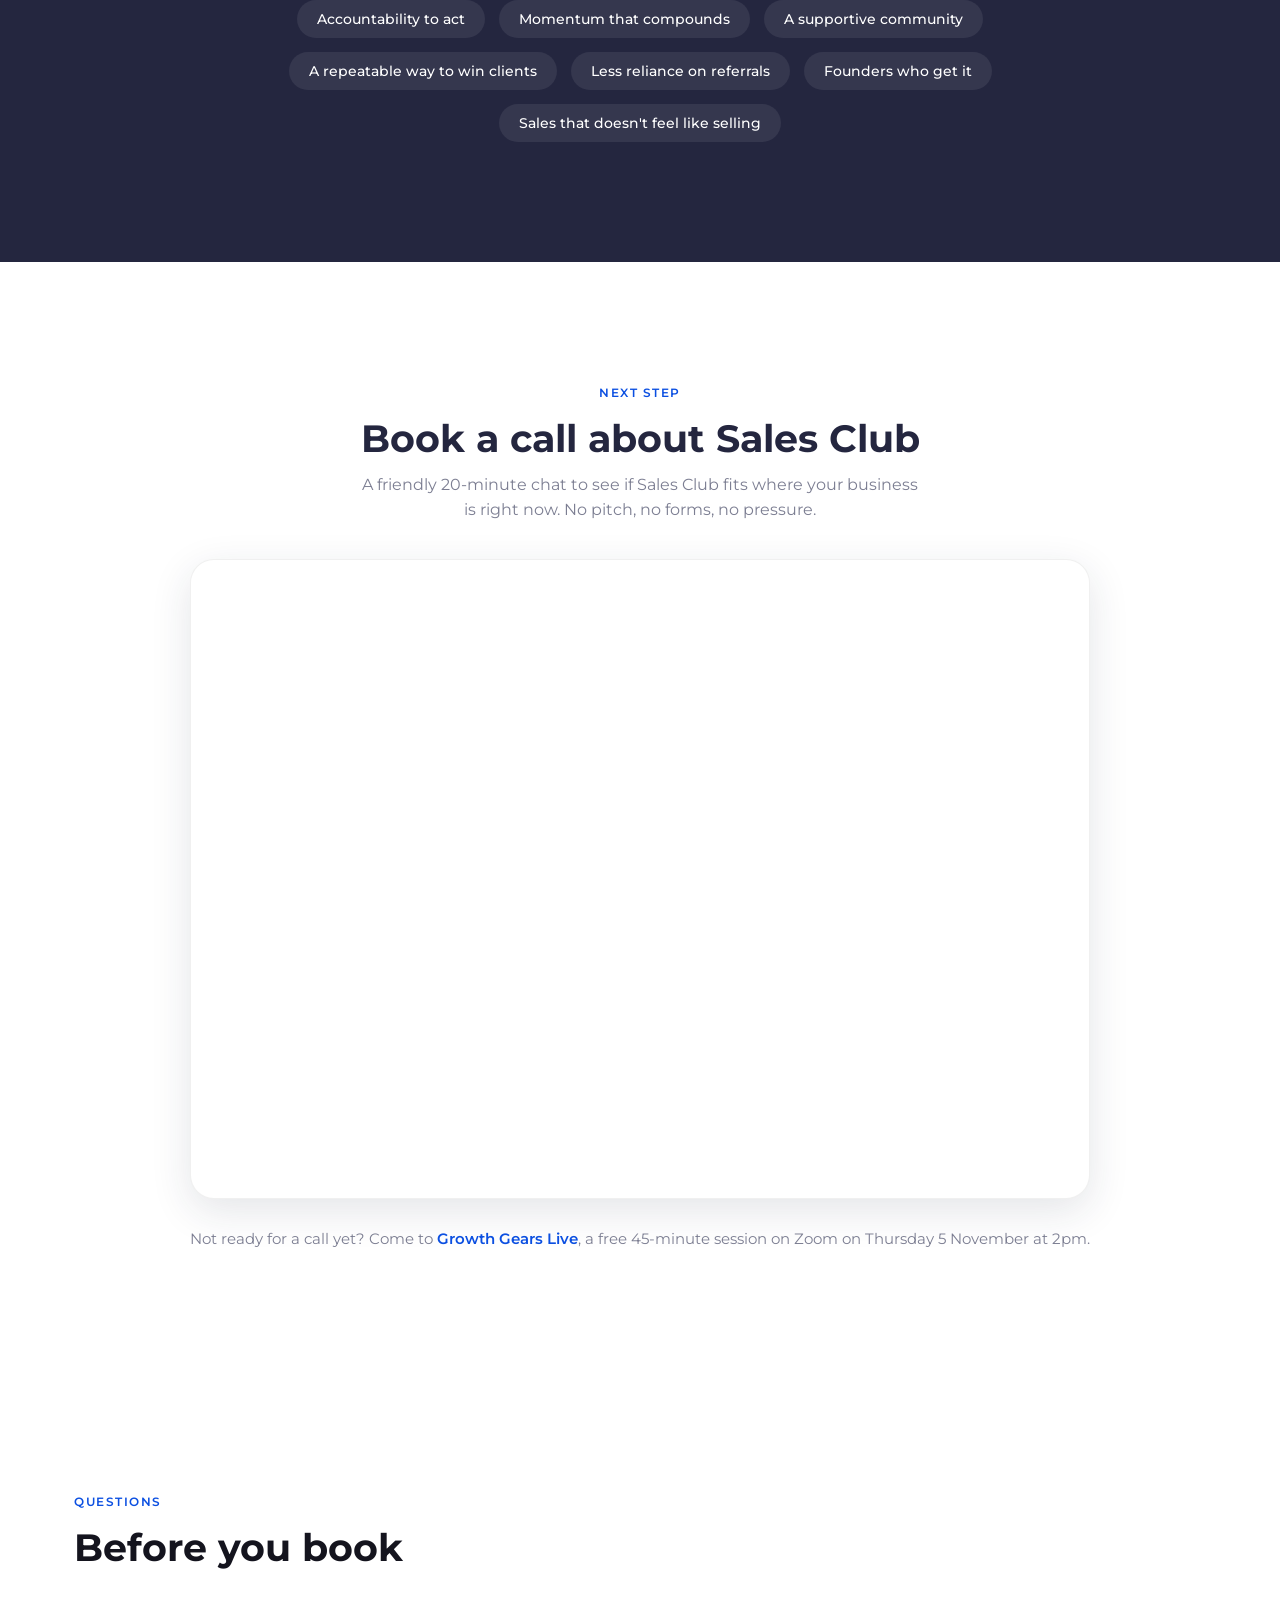
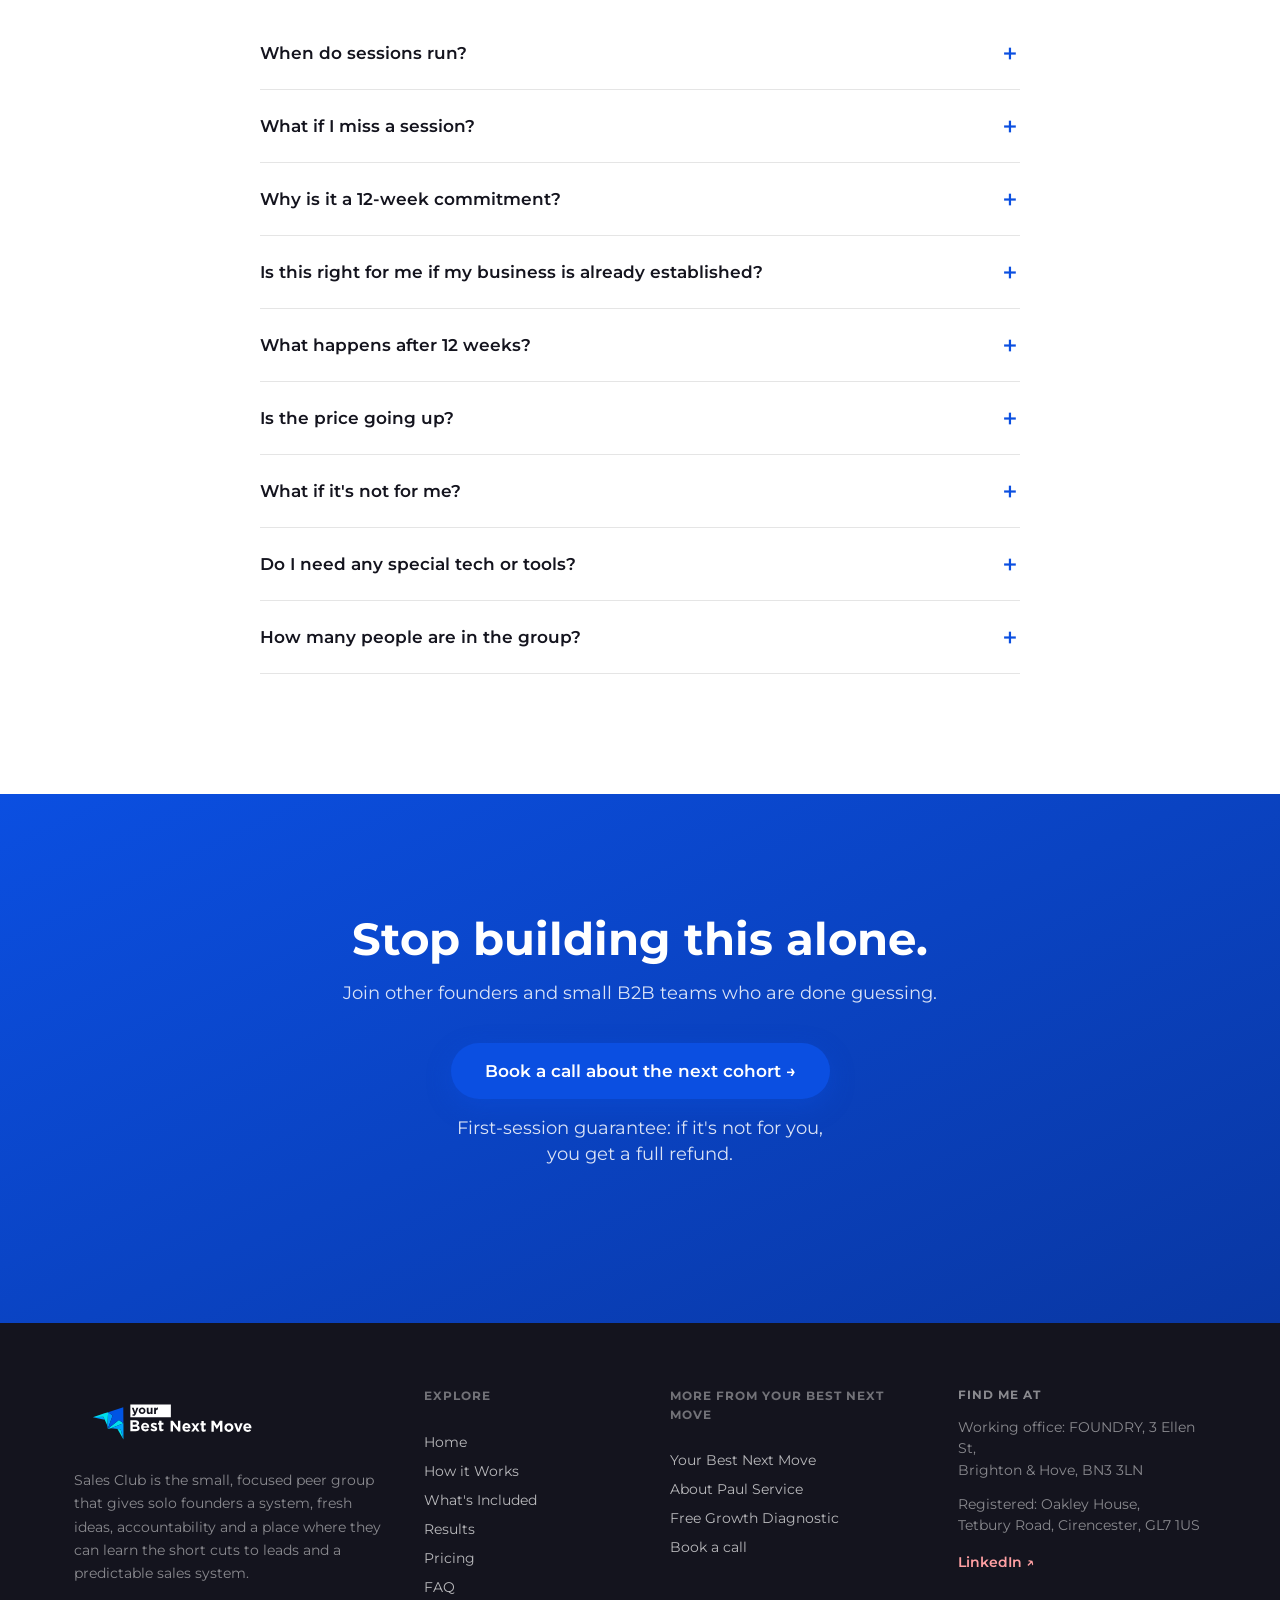
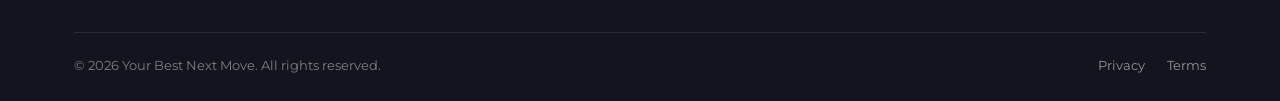
==== commit f404c4c4: "New link-preview card: cohort date, places, price rise and guarantee Co-Authored-By: Claude Opus 5.5" ====
--- a/index.html
+++ b/index.html
@@ -27,14 +27,15 @@
 <meta property="og:type" content="website">
 <meta property="og:url" content="https://salesclub.yourbestnextmove.com/">
 <meta property="og:title" content="Sales Club: 12-Week Sales Group for Small B2B Founders | YBNM">
-<meta property="og:description" content="A 12-week peer group for UK solo founders and micro B2B businesses who want to win clients beyond referrals. 12 members max. £600 + VAT.">
-<meta property="og:image" content="https://salesclub.yourbestnextmove.com/assets/sales-club-banner.png">
-<meta property="og:image:width" content="1366">
-<meta property="og:image:height" content="768">
+<meta property="og:description" content="The 12-week sales group for UK solo founders and small B2B businesses. Next cohort starts Tuesday 10 November. 12 places, £600 + VAT until 31 December (£995 from 1 January), with a first-session money-back guarantee.">
+<meta property="og:image" content="https://salesclub.yourbestnextmove.com/assets/sales-club-share.jpg">
+<meta property="og:image:alt" content="Sales Club: the 12-week sales group for small B2B founders. Next cohort Tuesday 10 November, 12 places, £600 + VAT until 31 December, £995 from 1 January, first-session money-back guarantee.">
+<meta property="og:image:width" content="1200">
+<meta property="og:image:height" content="627">
 <meta name="twitter:card" content="summary_large_image">
 <meta name="twitter:title" content="Sales Club: 12-Week Sales Group for Small B2B Founders | YBNM">
-<meta name="twitter:description" content="A 12-week peer group for UK solo founders and micro B2B businesses who want to win clients beyond referrals. 12 members max. £600 + VAT.">
-<meta name="twitter:image" content="https://salesclub.yourbestnextmove.com/assets/sales-club-banner.png">
+<meta name="twitter:description" content="The 12-week sales group for UK solo founders and small B2B businesses. Next cohort starts Tuesday 10 November. 12 places, £600 + VAT until 31 December (£995 from 1 January), with a first-session money-back guarantee.">
+<meta name="twitter:image" content="https://salesclub.yourbestnextmove.com/assets/sales-club-share.jpg">
 <script type="application/ld+json">
 {
   "@context": "https://schema.org",
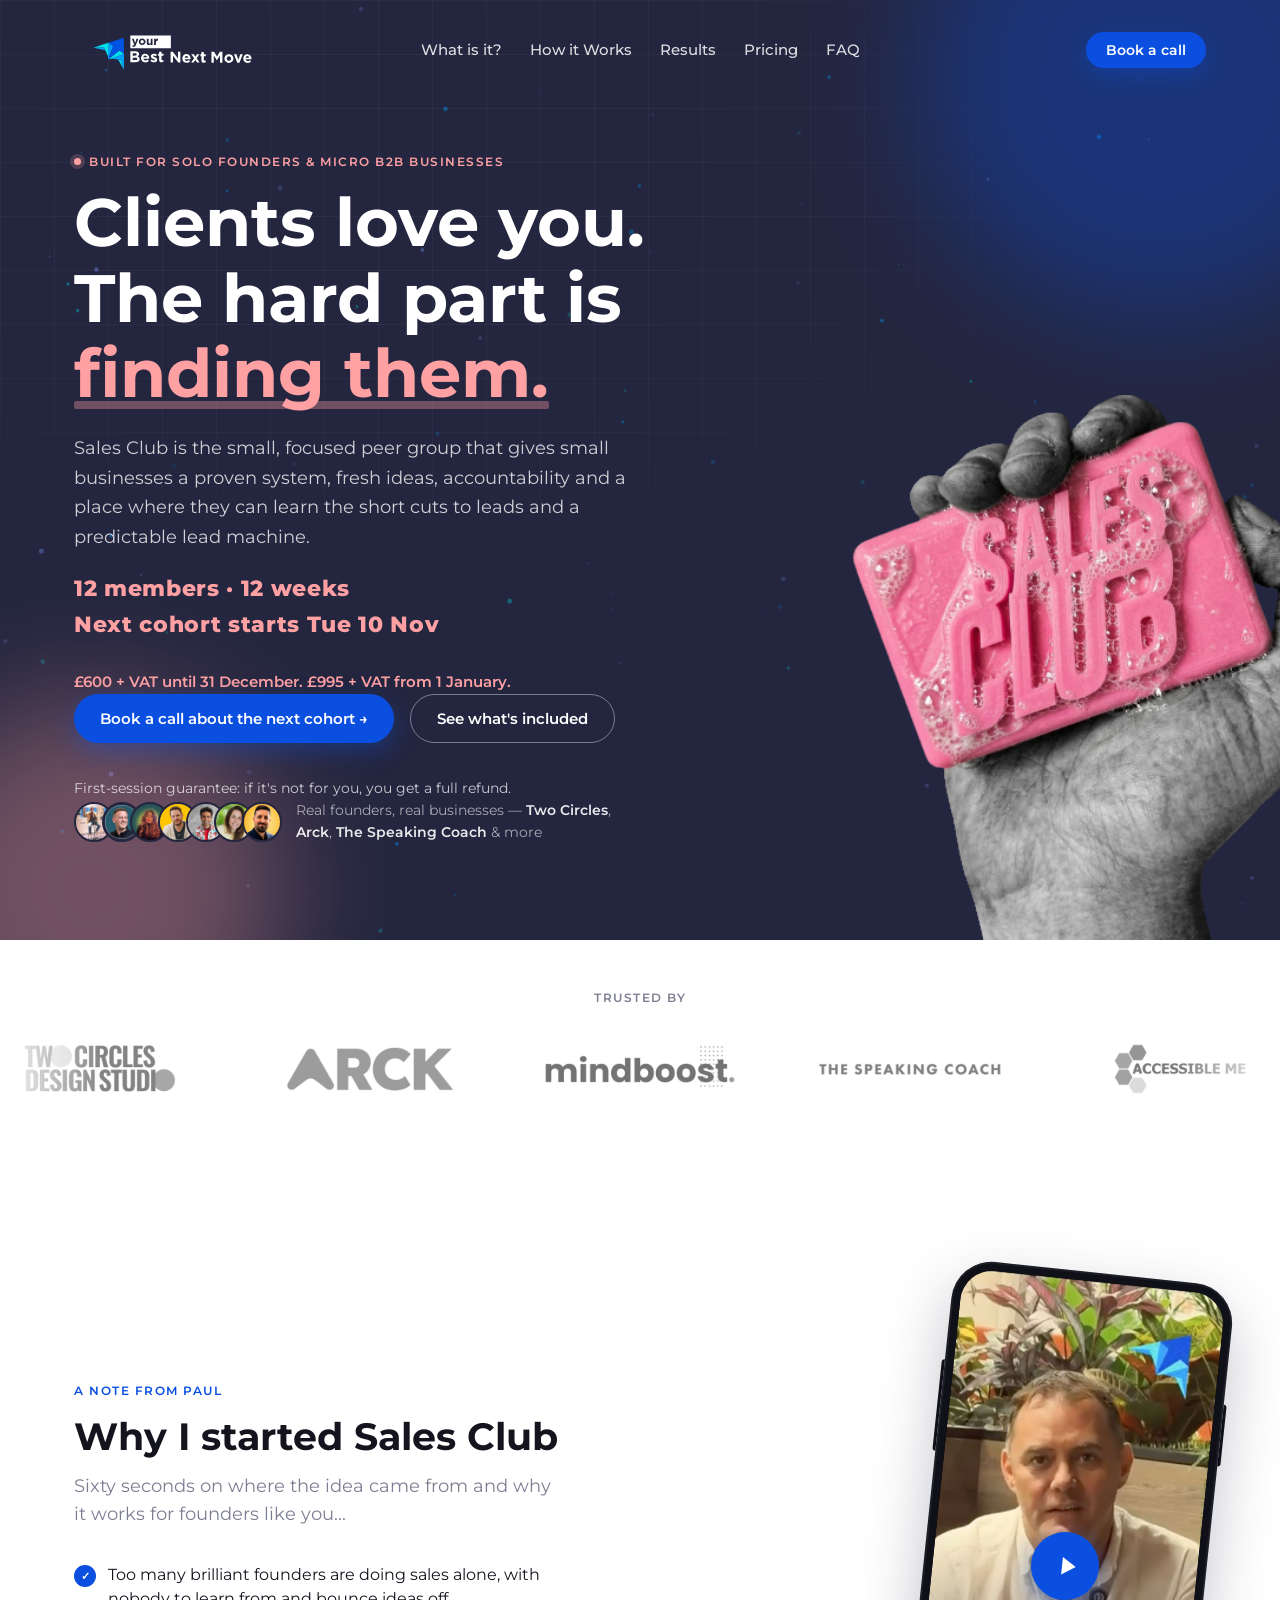
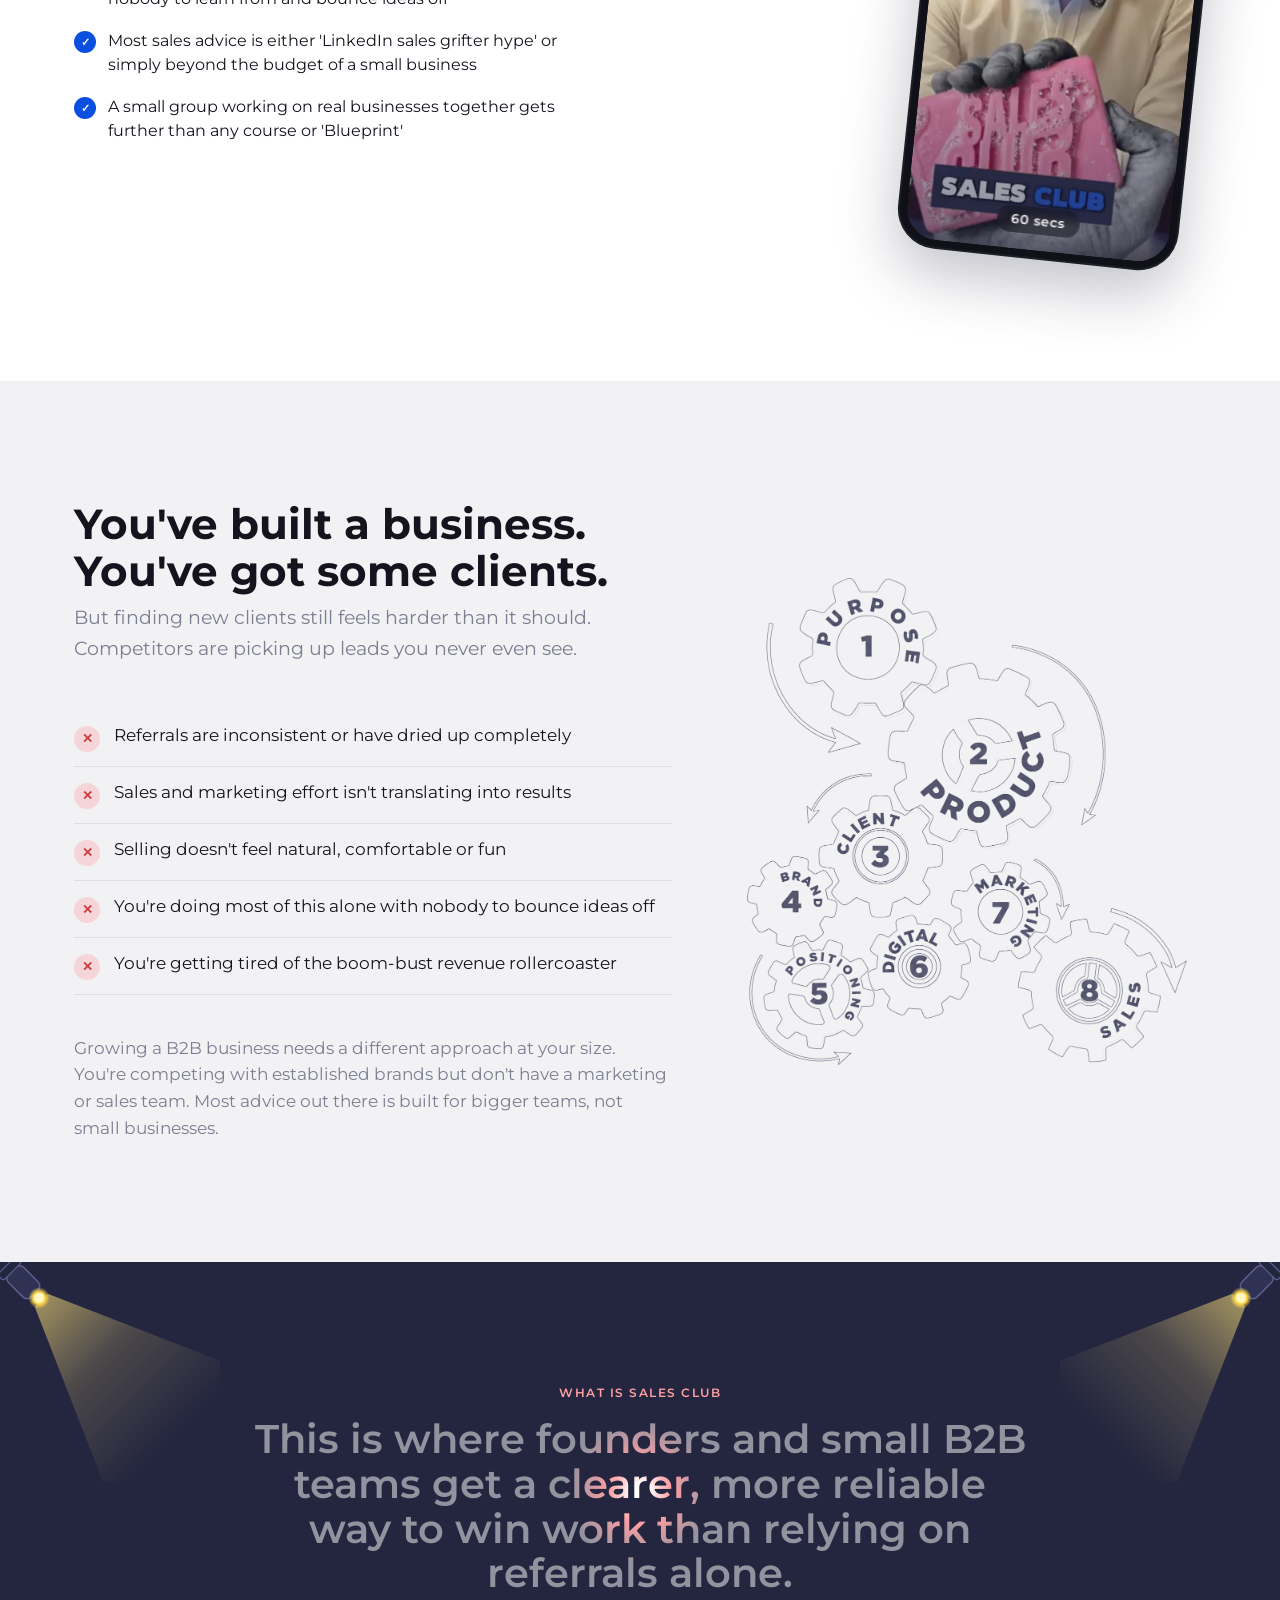
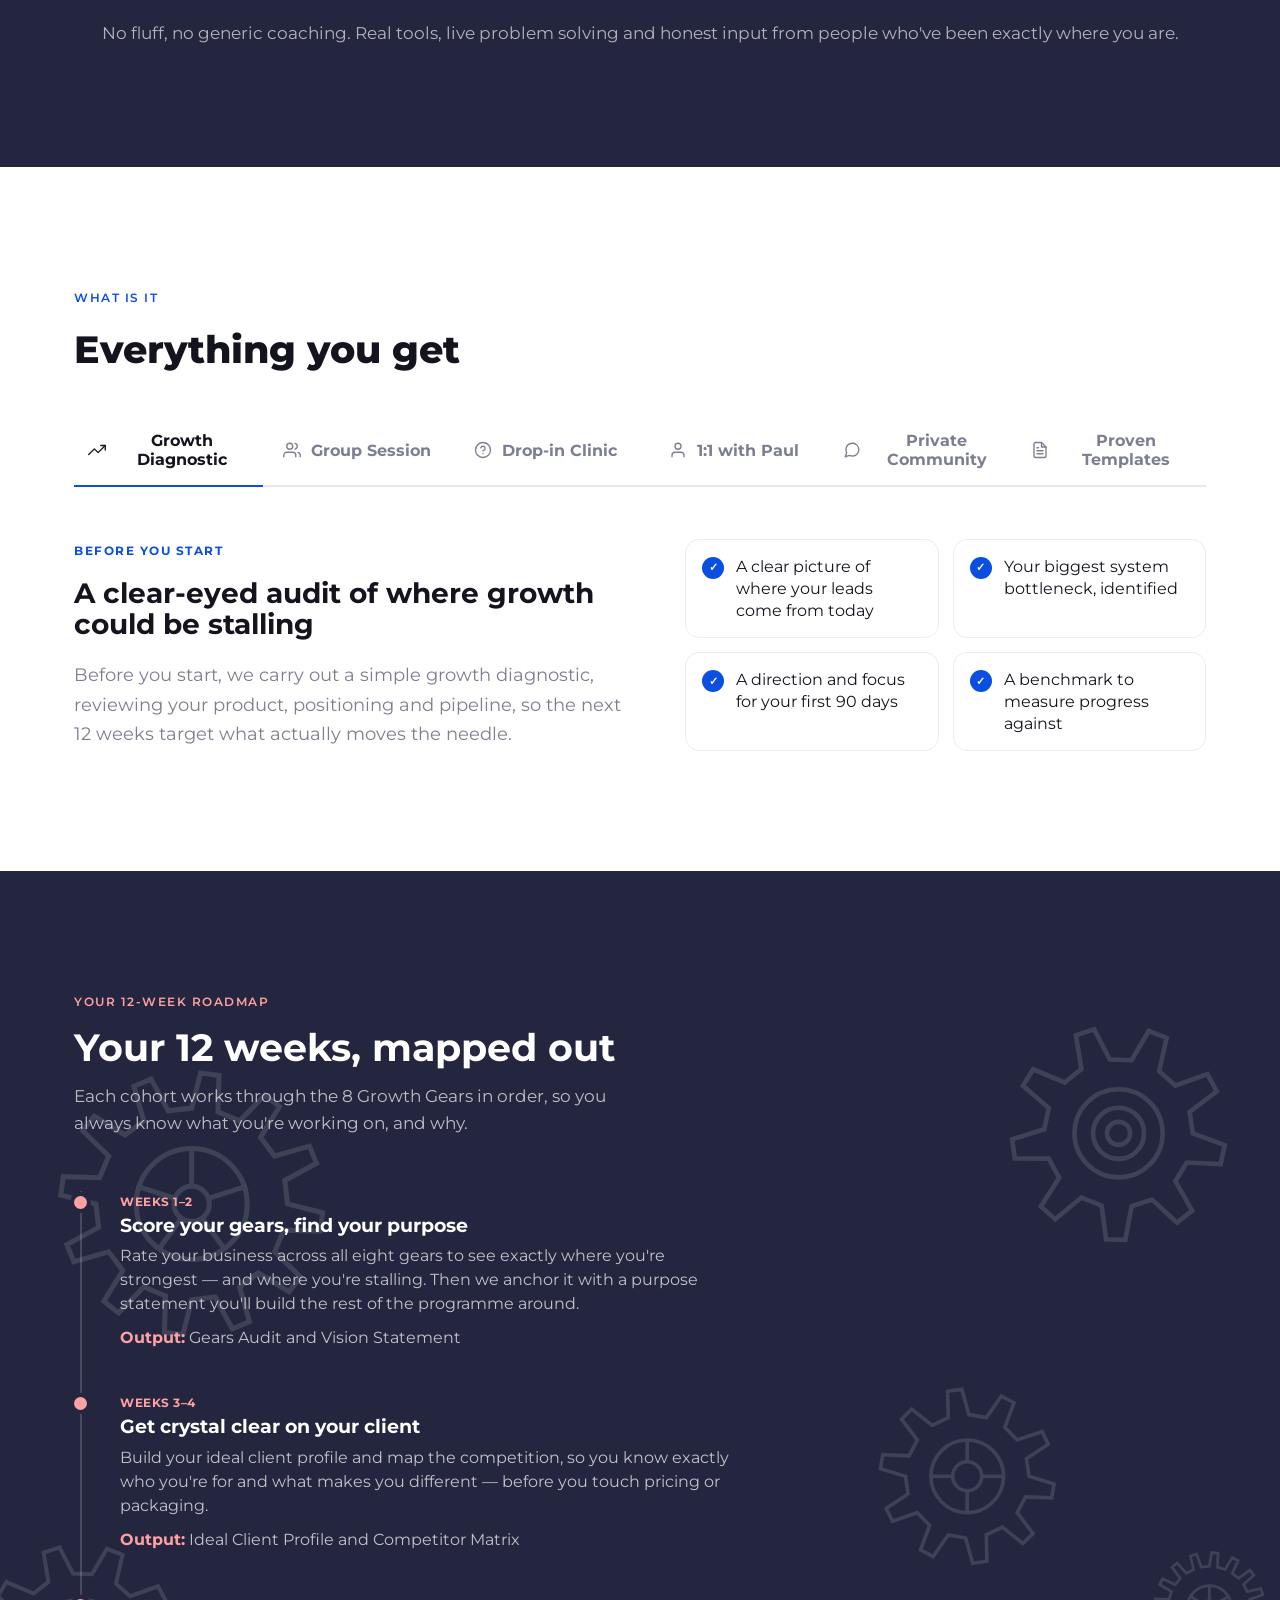
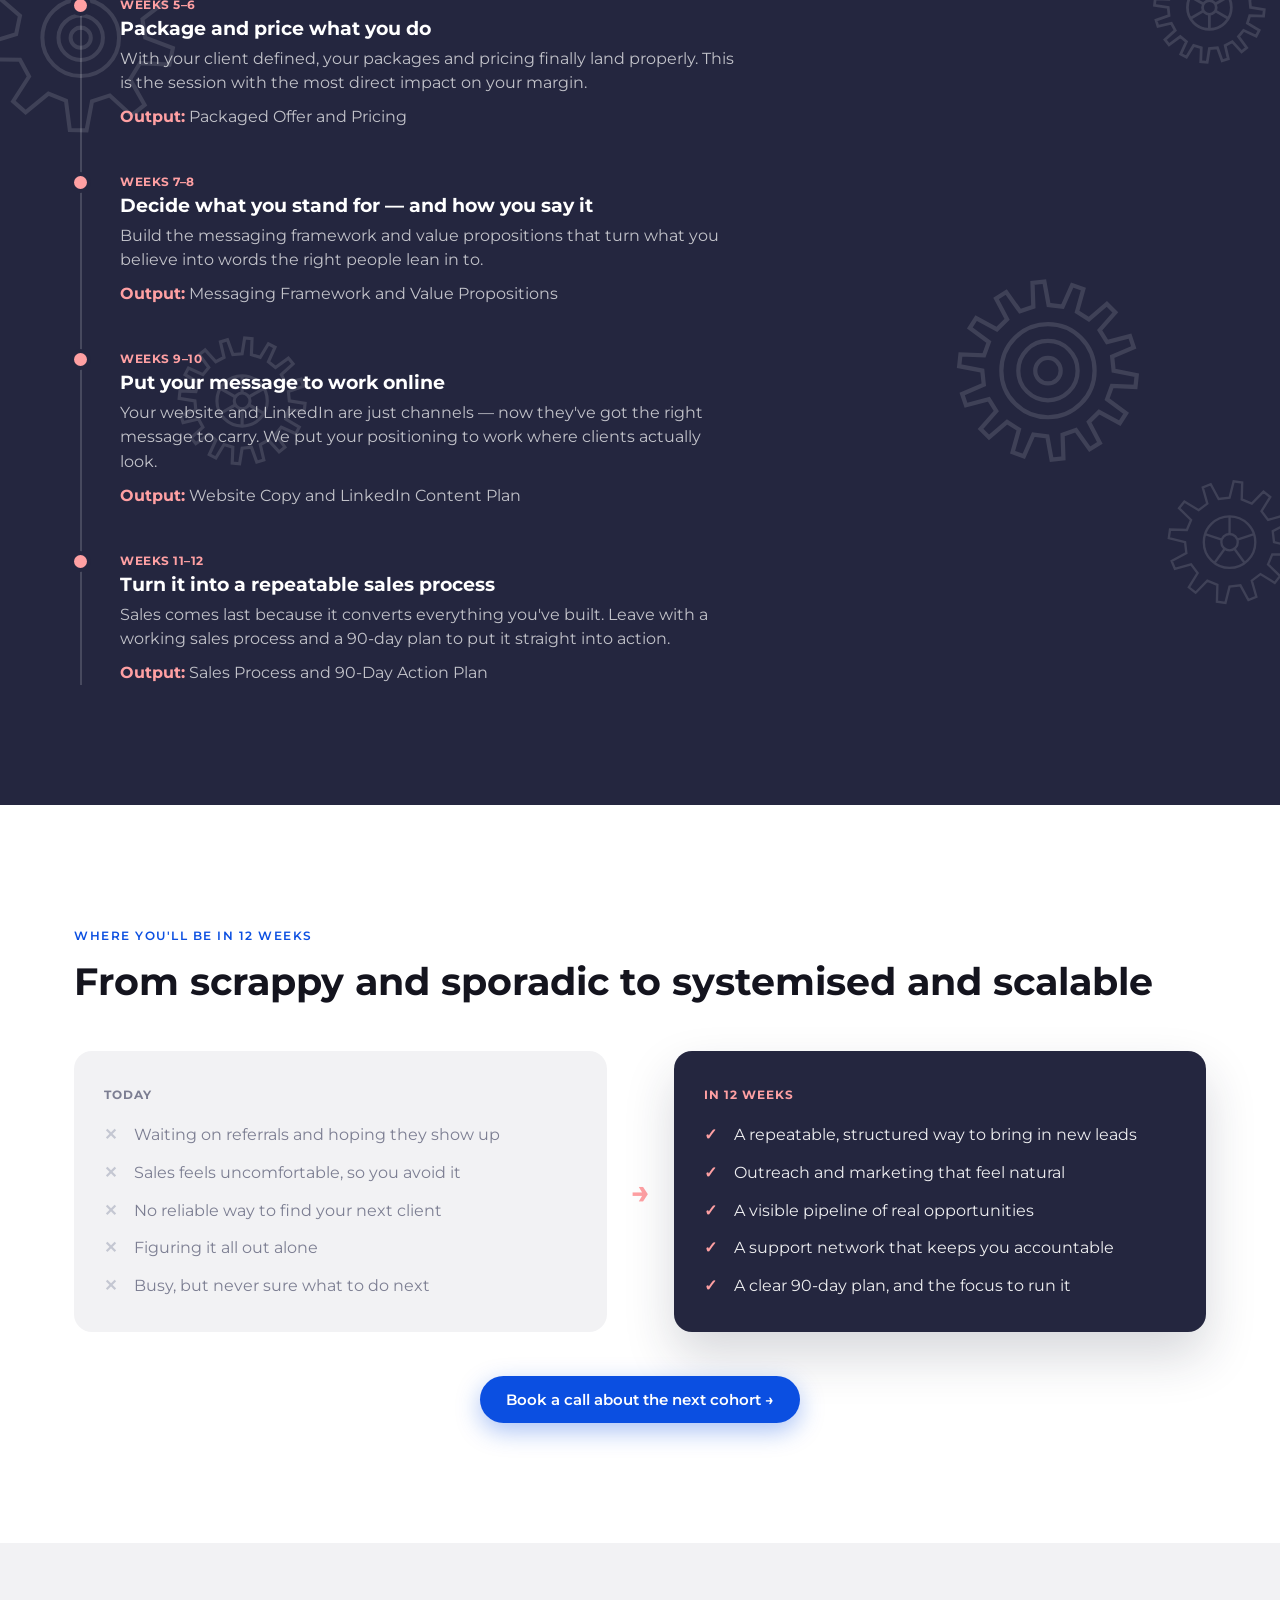
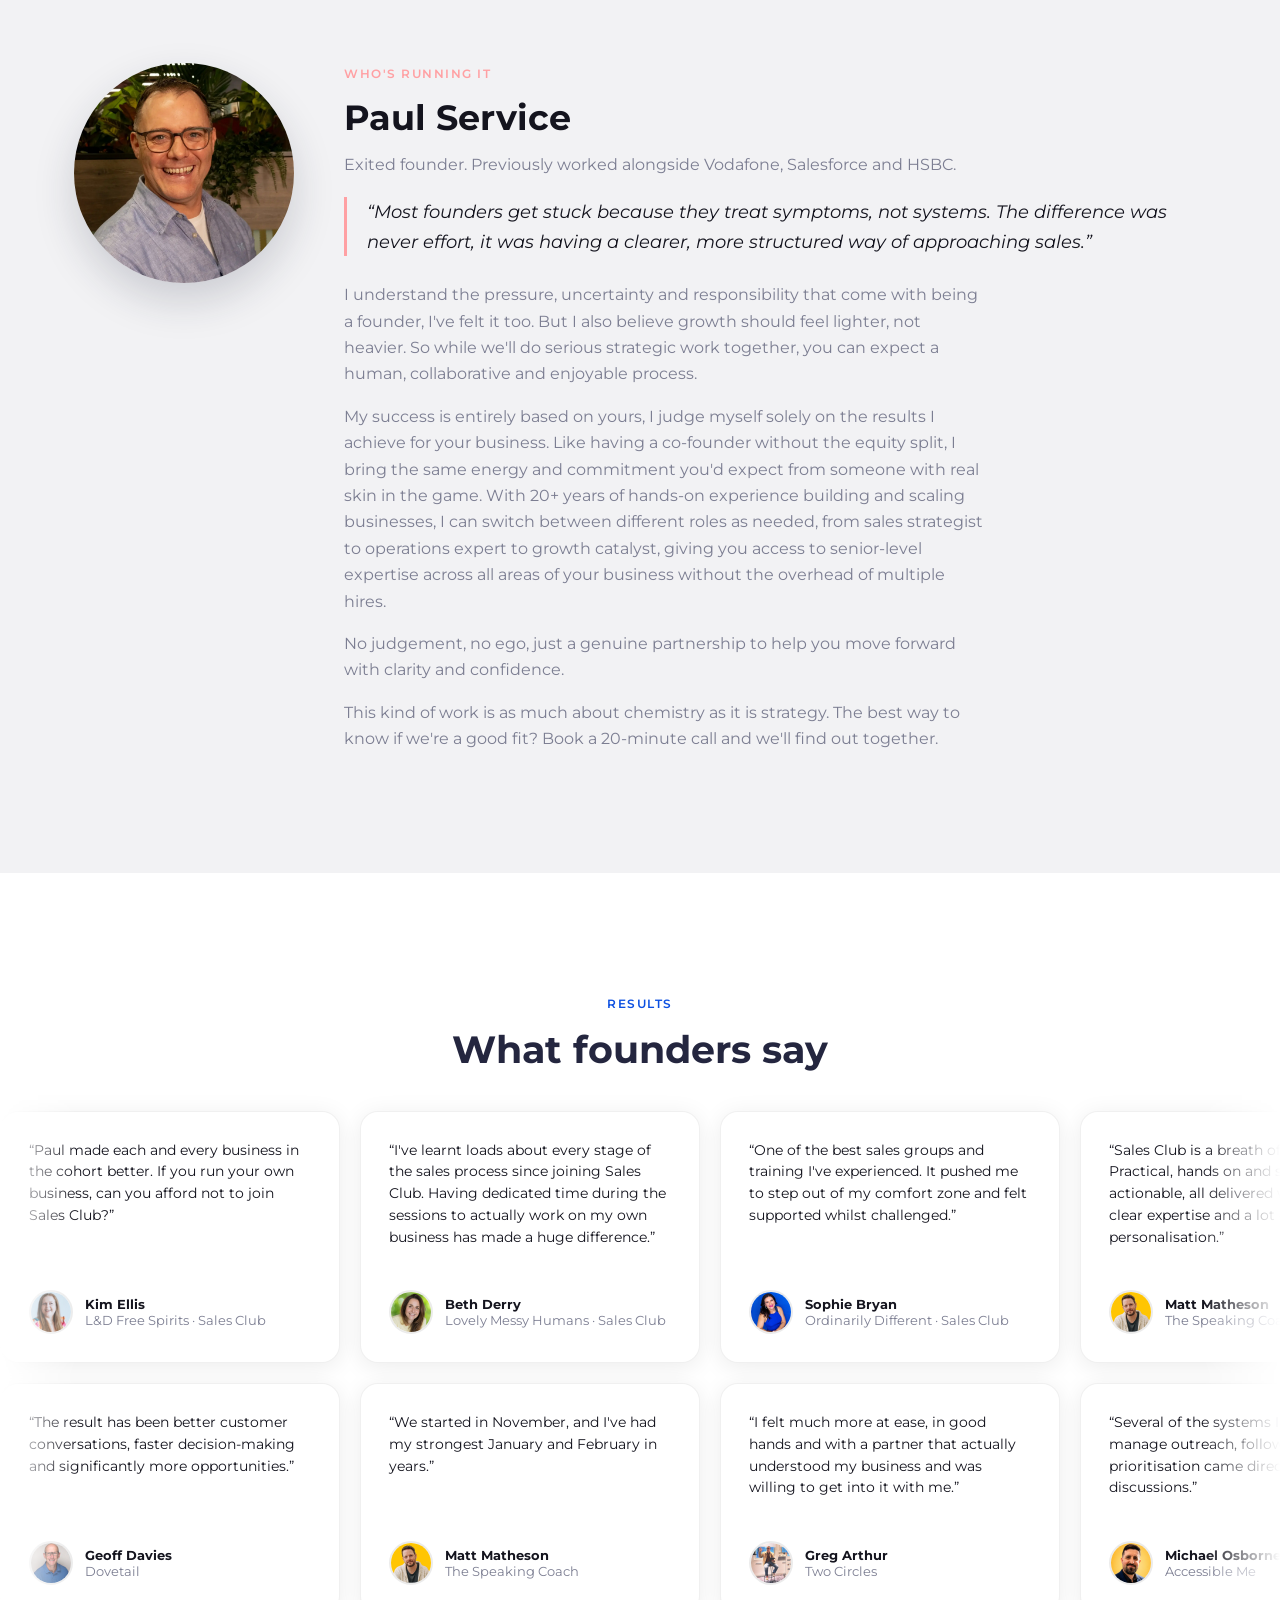
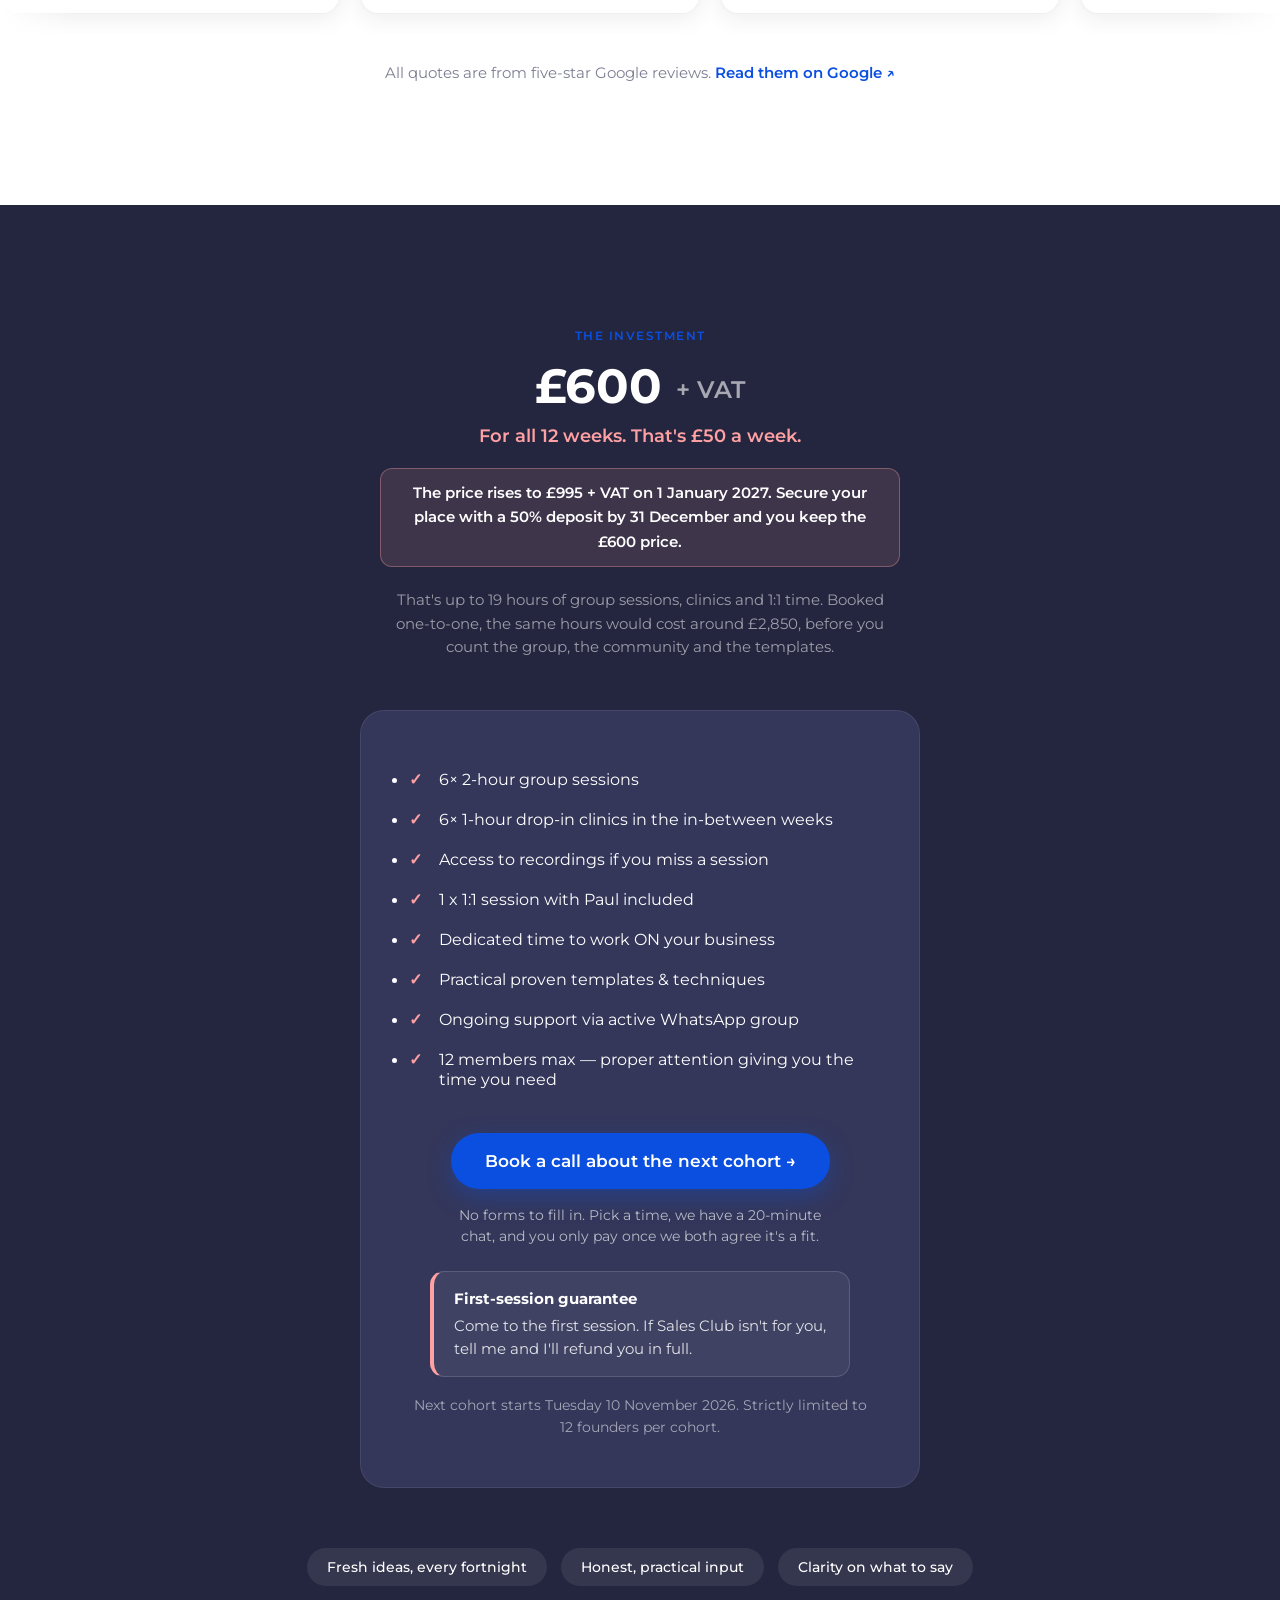
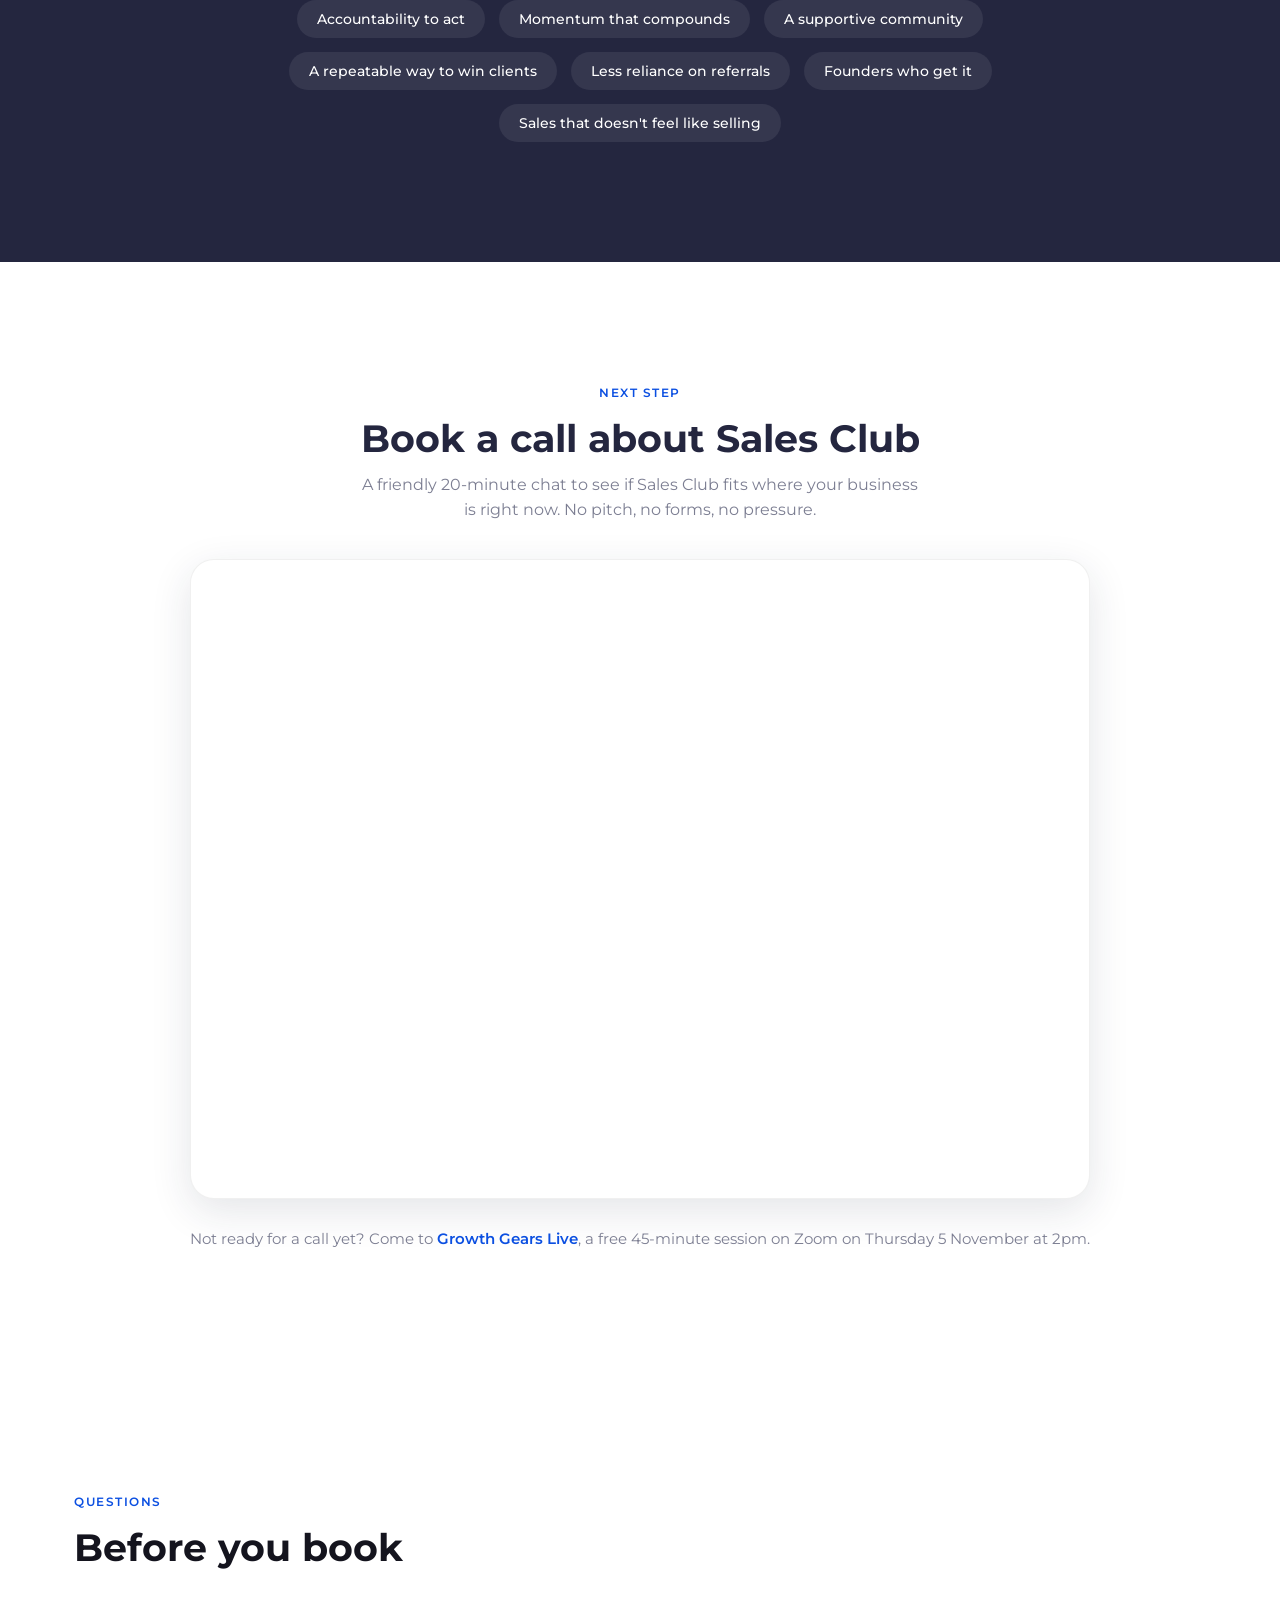
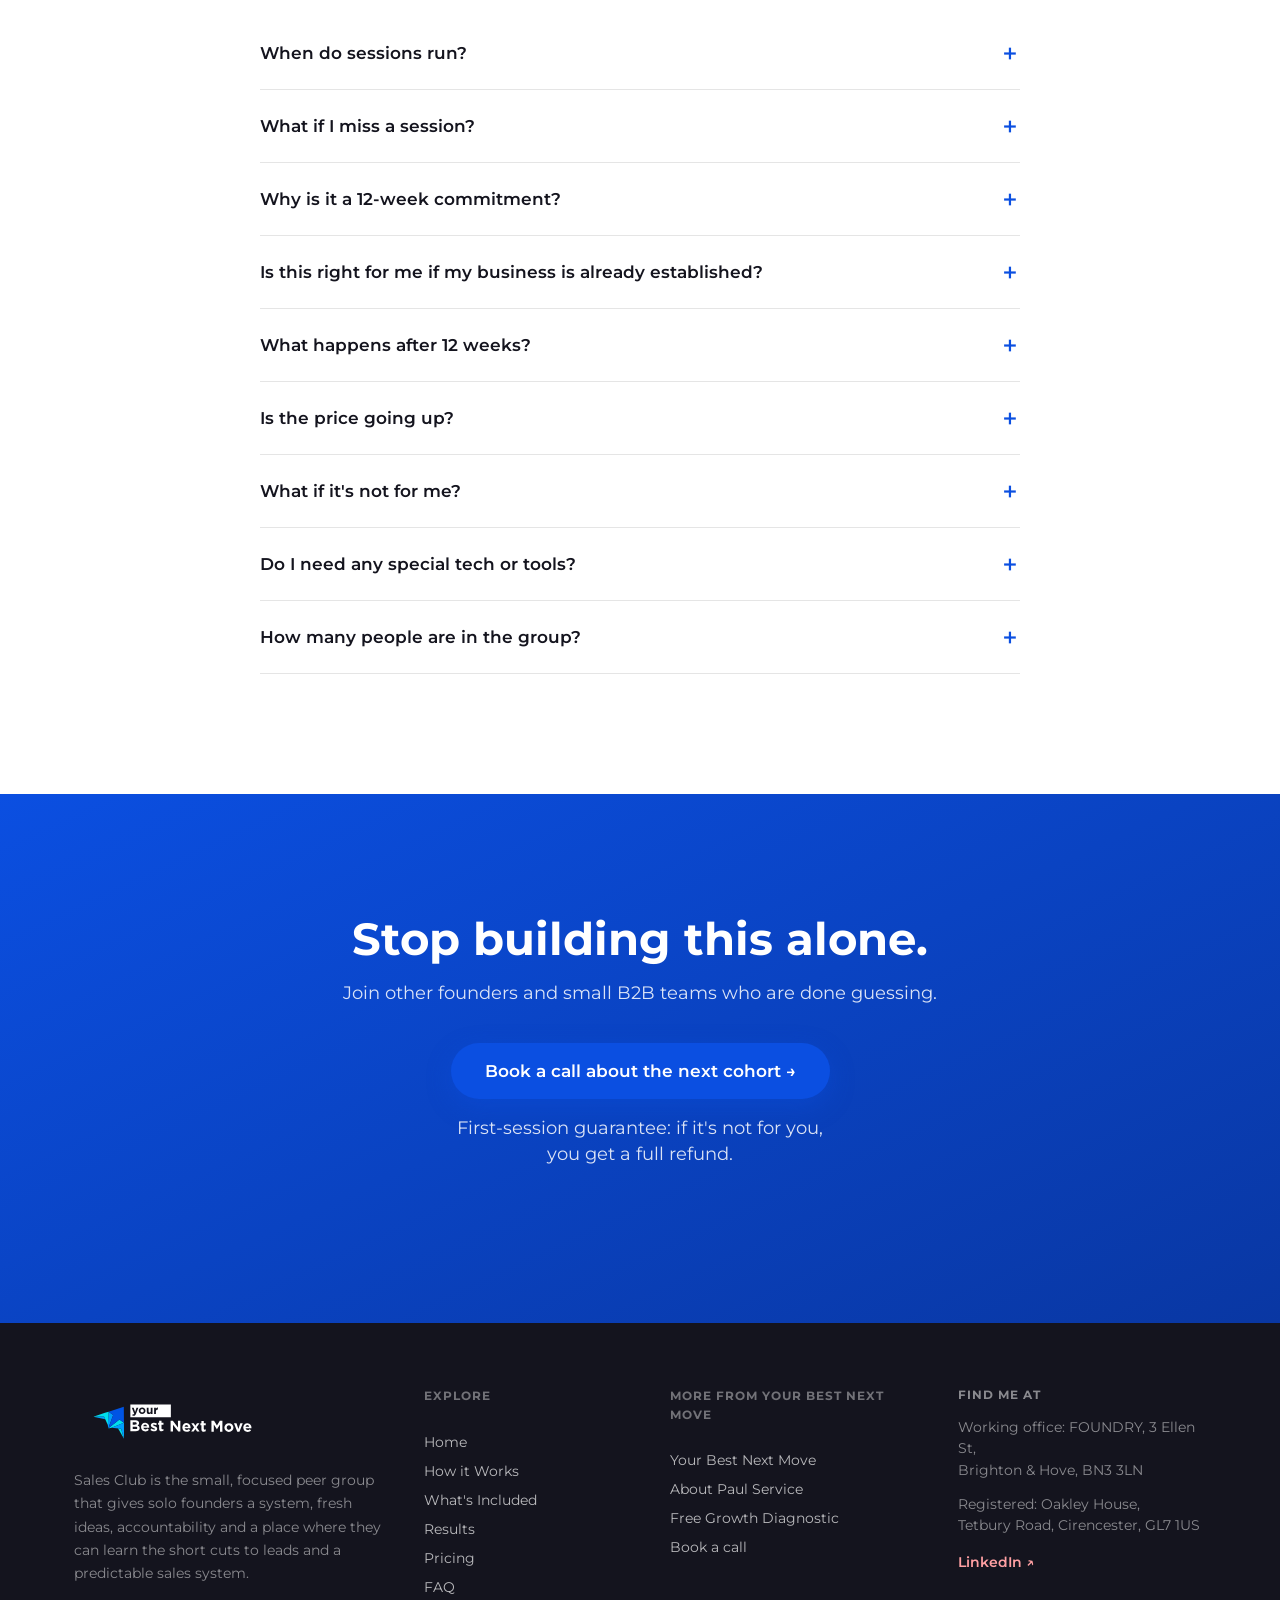
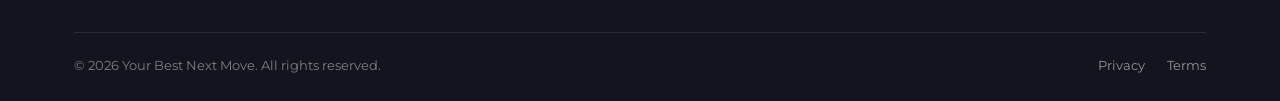
==== commit 43cb3df7: "Align the hero copy with the page grid The hero column was capped at 680px and centred on its own, s" ====
--- a/index.html
+++ b/index.html
@@ -227,7 +227,7 @@
 <link rel="preconnect" href="https://fonts.googleapis.com">
 <link rel="preconnect" href="https://fonts.gstatic.com" crossorigin>
 <link href="https://fonts.googleapis.com/css2?family=Montserrat:wght@400;500;600;700;800&display=swap" rel="stylesheet">
-<link rel="stylesheet" href="styles.css?v=81">
+<link rel="stylesheet" href="styles.css?v=82">
 <script>document.documentElement.className += ' js';</script>
 <!-- Meta Pixel -->
 <script>
--- a/styles.css
+++ b/styles.css
@@ -97,7 +97,8 @@
 .blob--2{width:380px;height:380px;background:var(--pink);bottom:-140px;left:-100px;}
 .hero__canvas{position:absolute;inset:0;width:100%;height:100%;pointer-events:none;}
 .hero__grid{position:absolute;inset:0;background-image:linear-gradient(rgba(255,255,255,.04) 1px,transparent 1px),linear-gradient(90deg,rgba(255,255,255,.04) 1px,transparent 1px);background-size:54px 54px;mask-image:radial-gradient(ellipse 80% 60% at 30% 20%,#000 30%,transparent 75%);-webkit-mask-image:radial-gradient(ellipse 80% 60% at 30% 20%,#000 30%,transparent 75%);}
-.hero__inner{position:relative;z-index:2;max-width:680px;}
+.hero__inner{position:relative;z-index:2;}
+.hero__inner>*{max-width:700px;}
 .hero__title{font-size:clamp(2.6rem,6vw,4.2rem);font-weight:700;margin-bottom:22px;}
 .hero__title .hl{position:relative;color:var(--pink);white-space:nowrap;}
 .hero__title .hl::after{content:"";position:absolute;left:0;right:0;bottom:.08em;height:.12em;background:var(--pink);opacity:.35;border-radius:2px;}
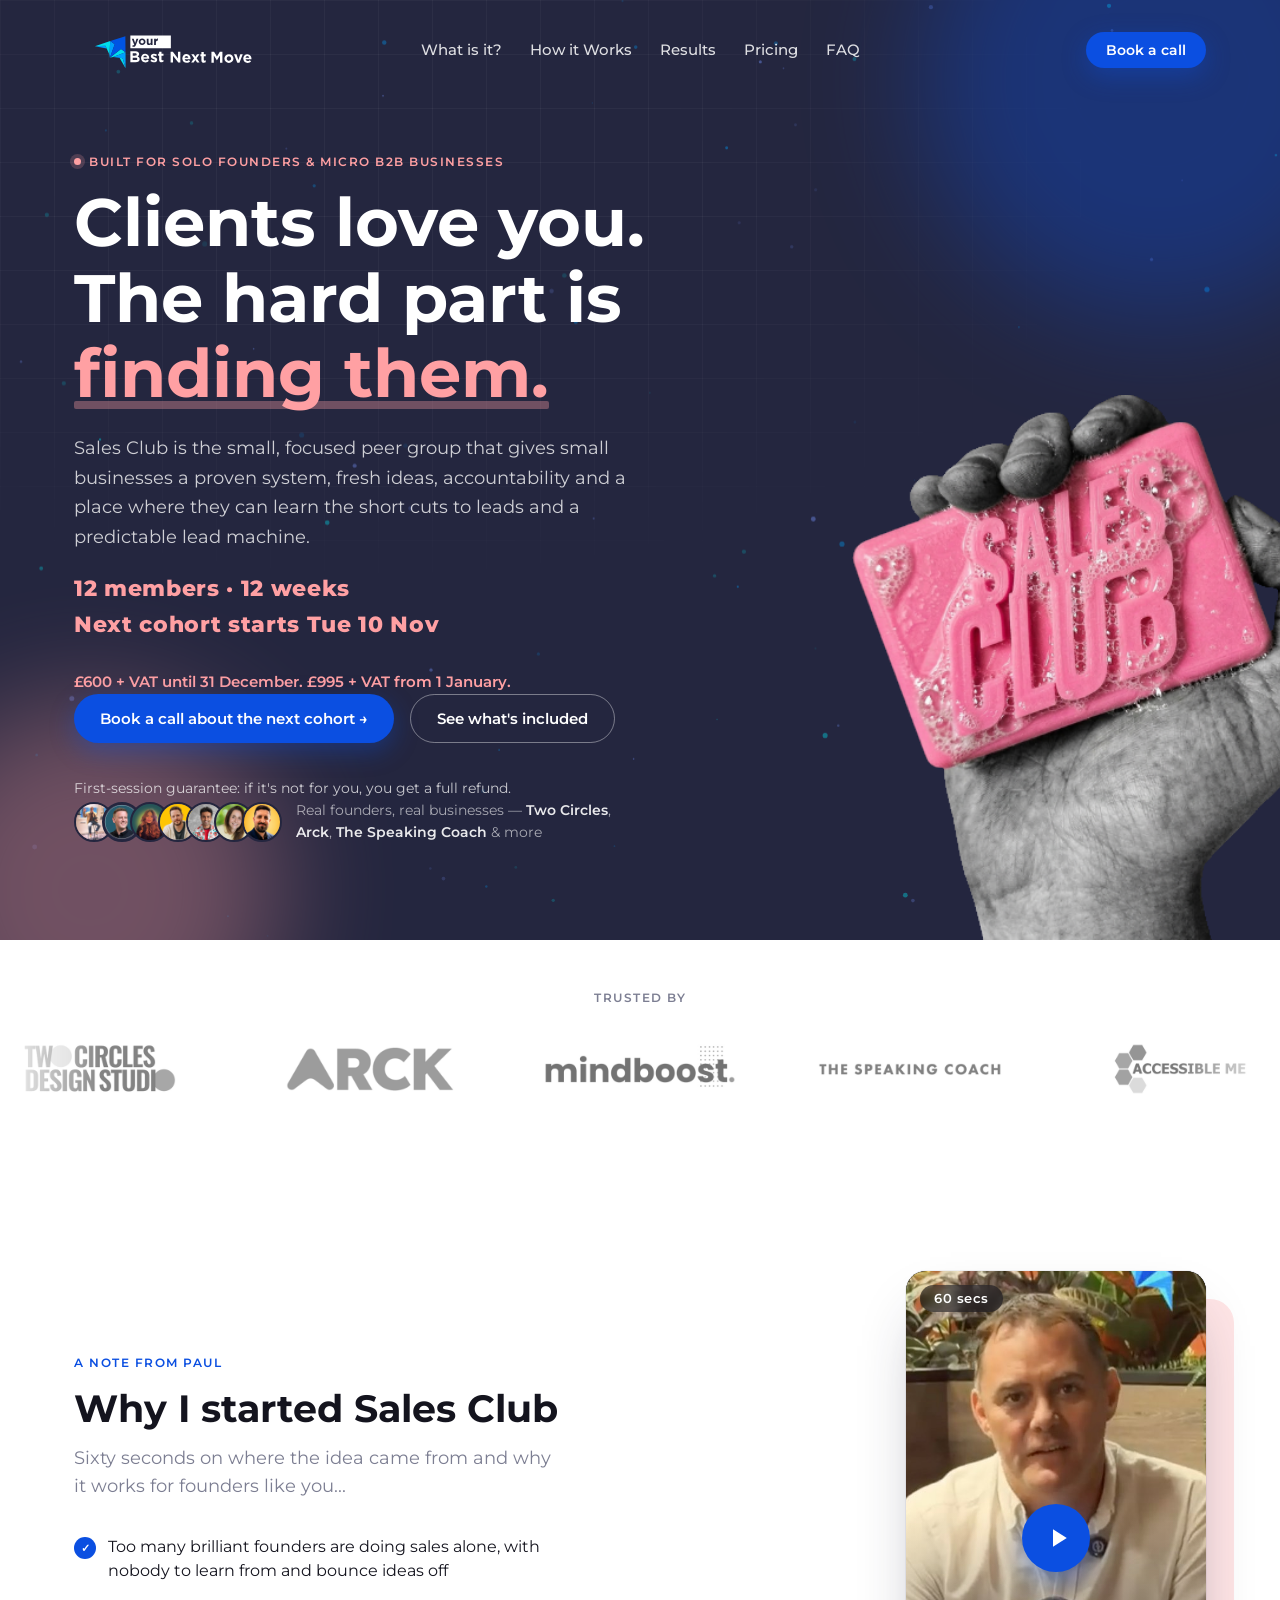
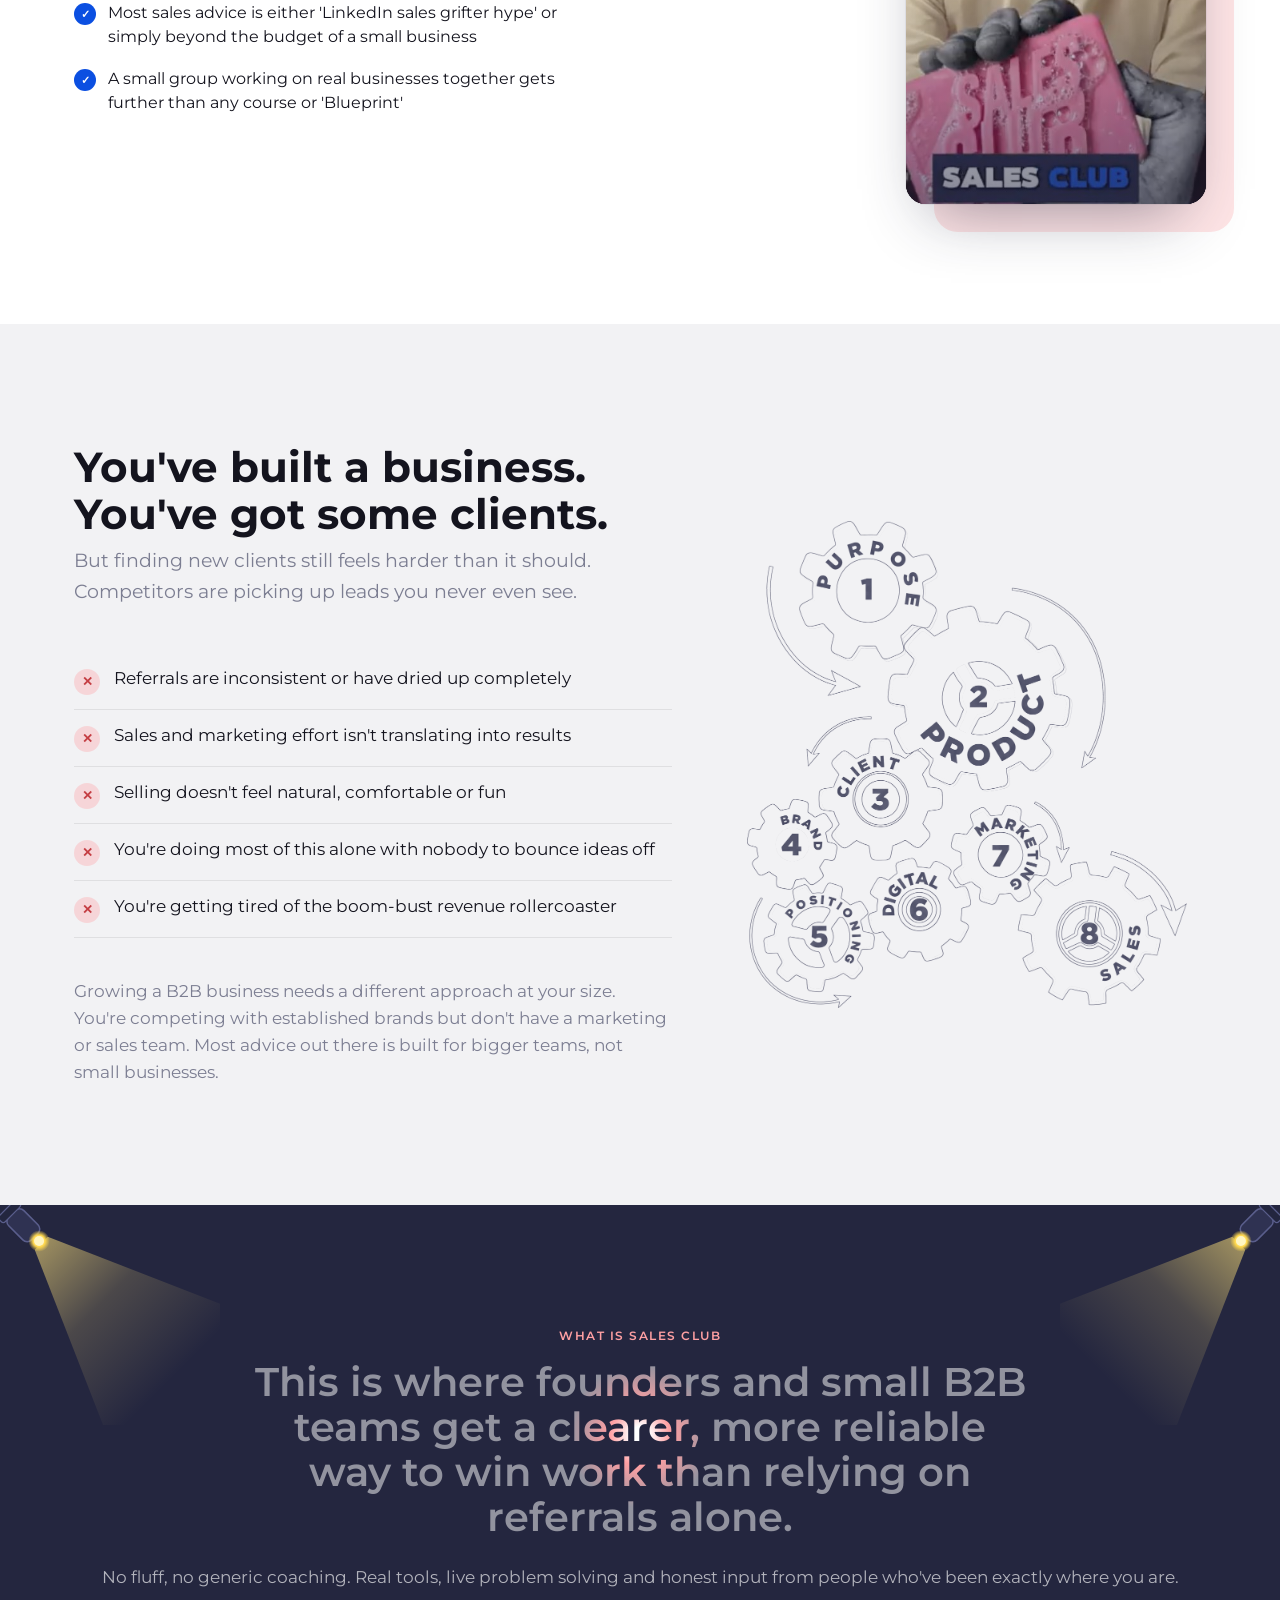
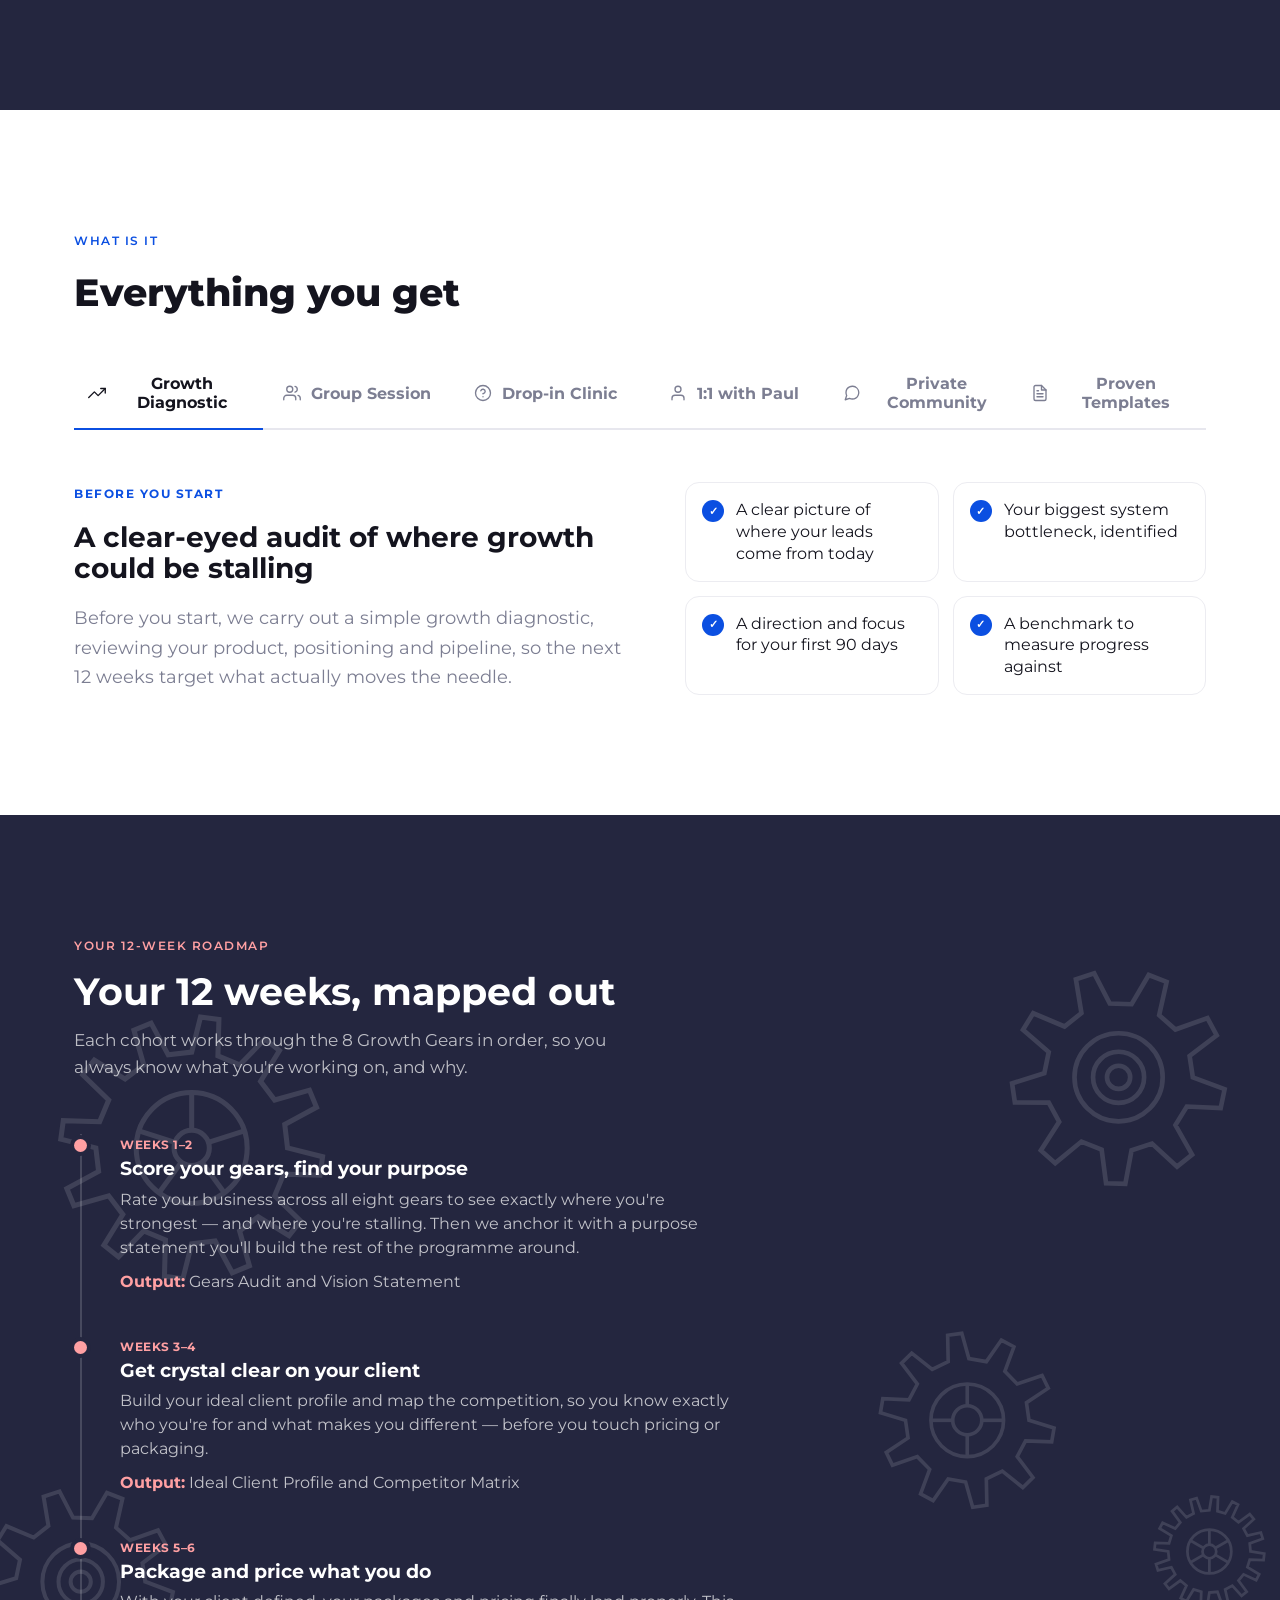
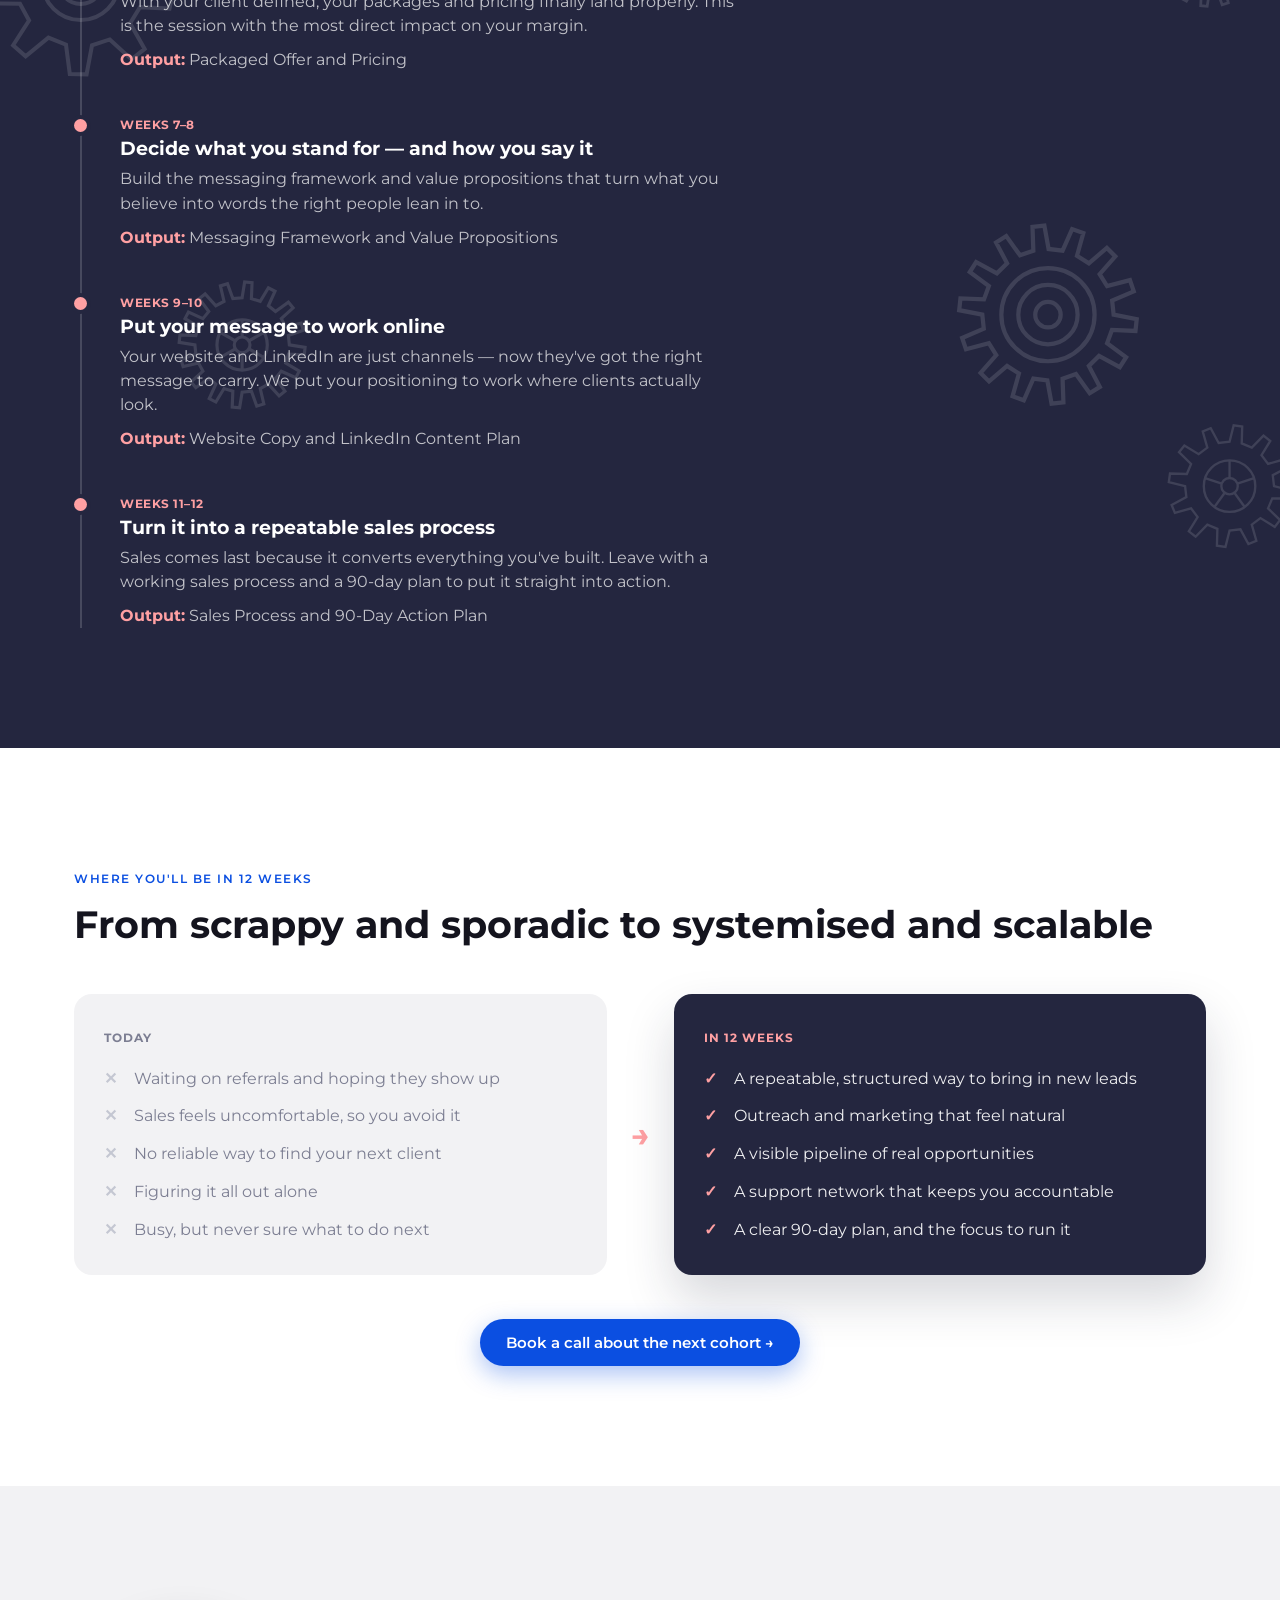
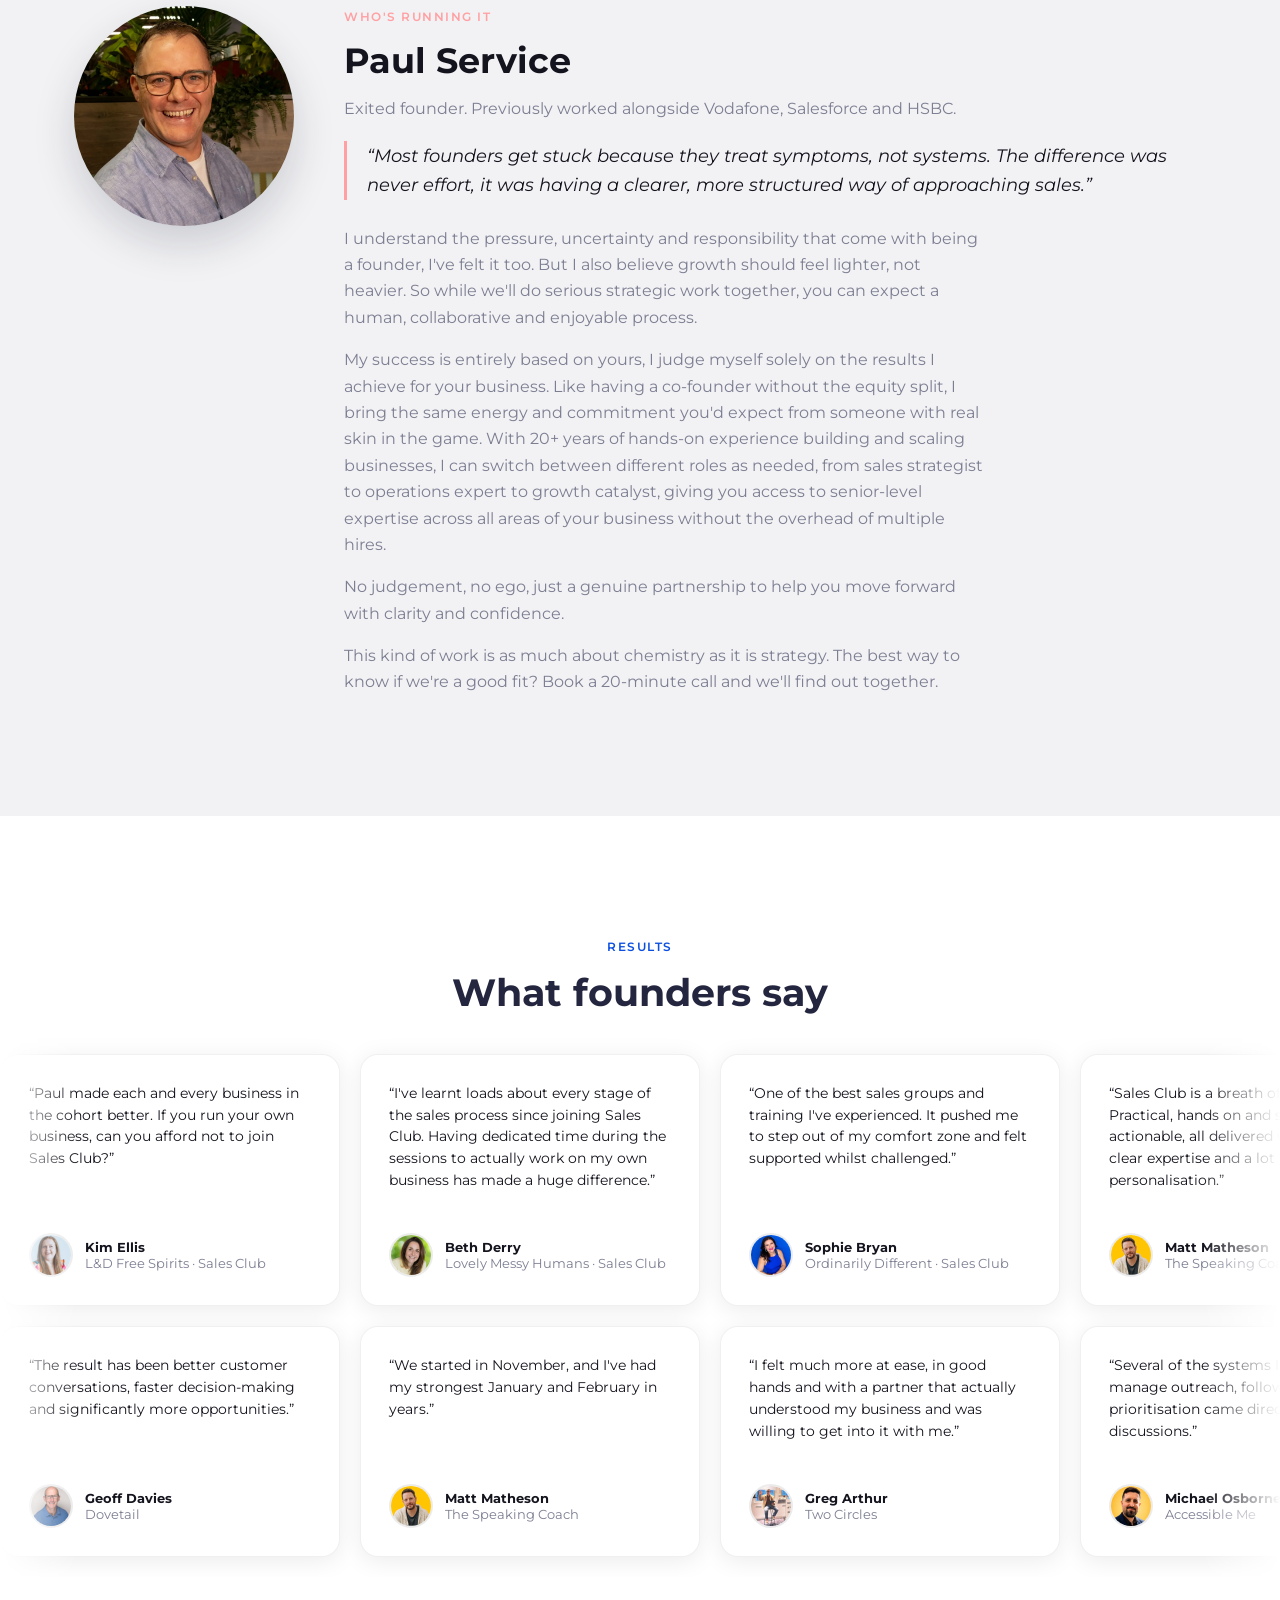
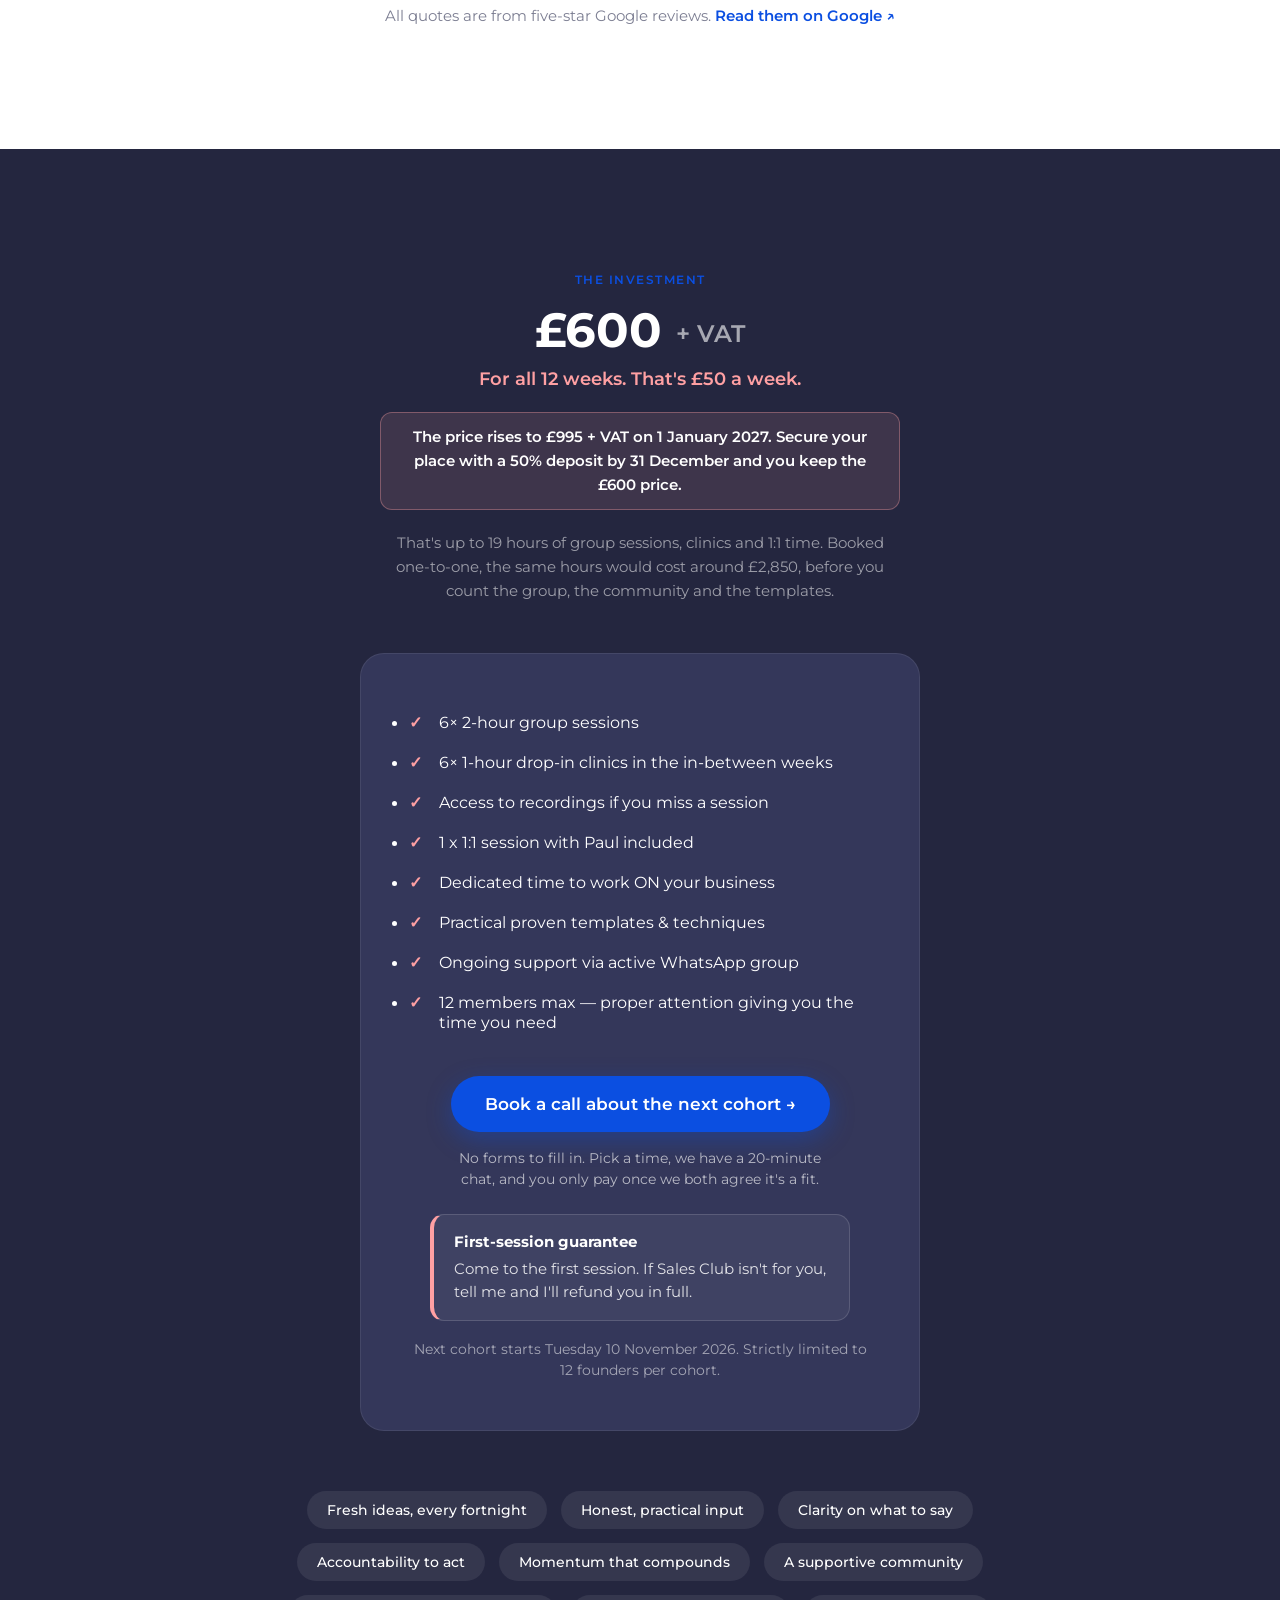
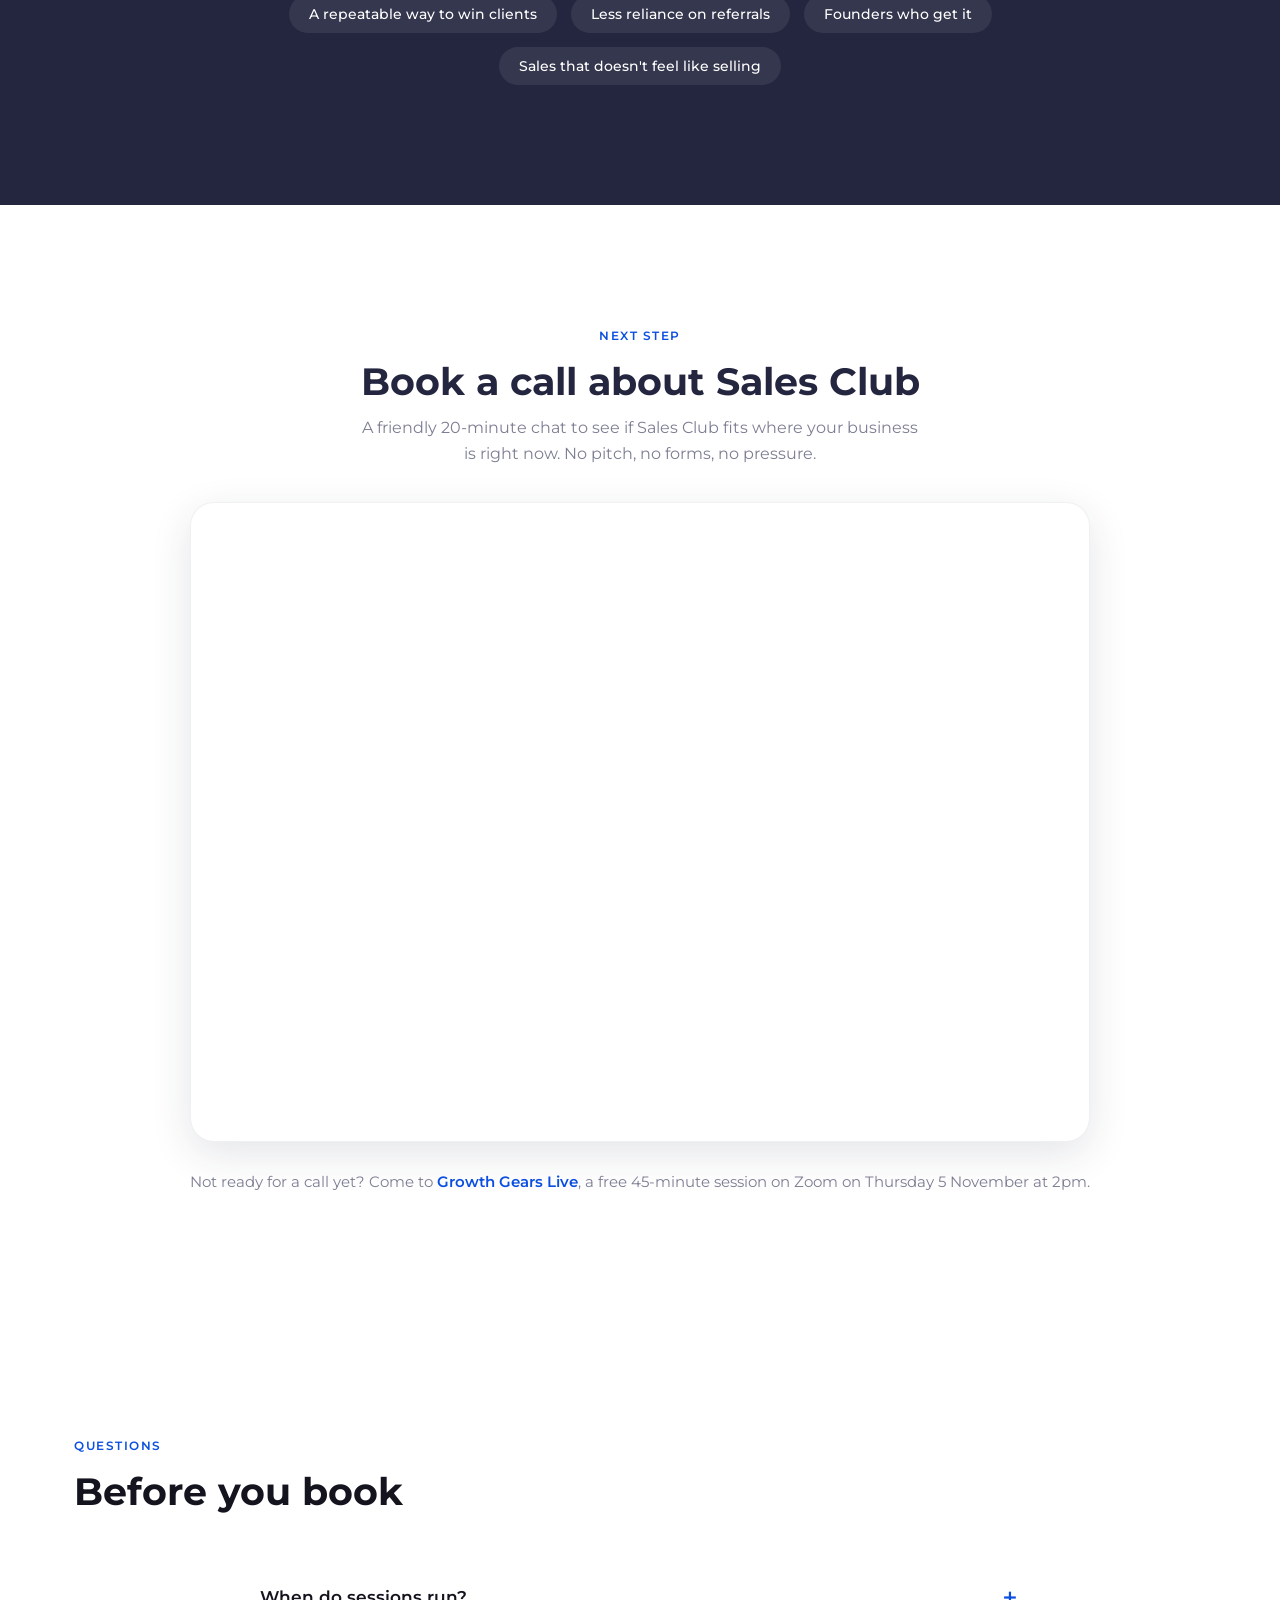
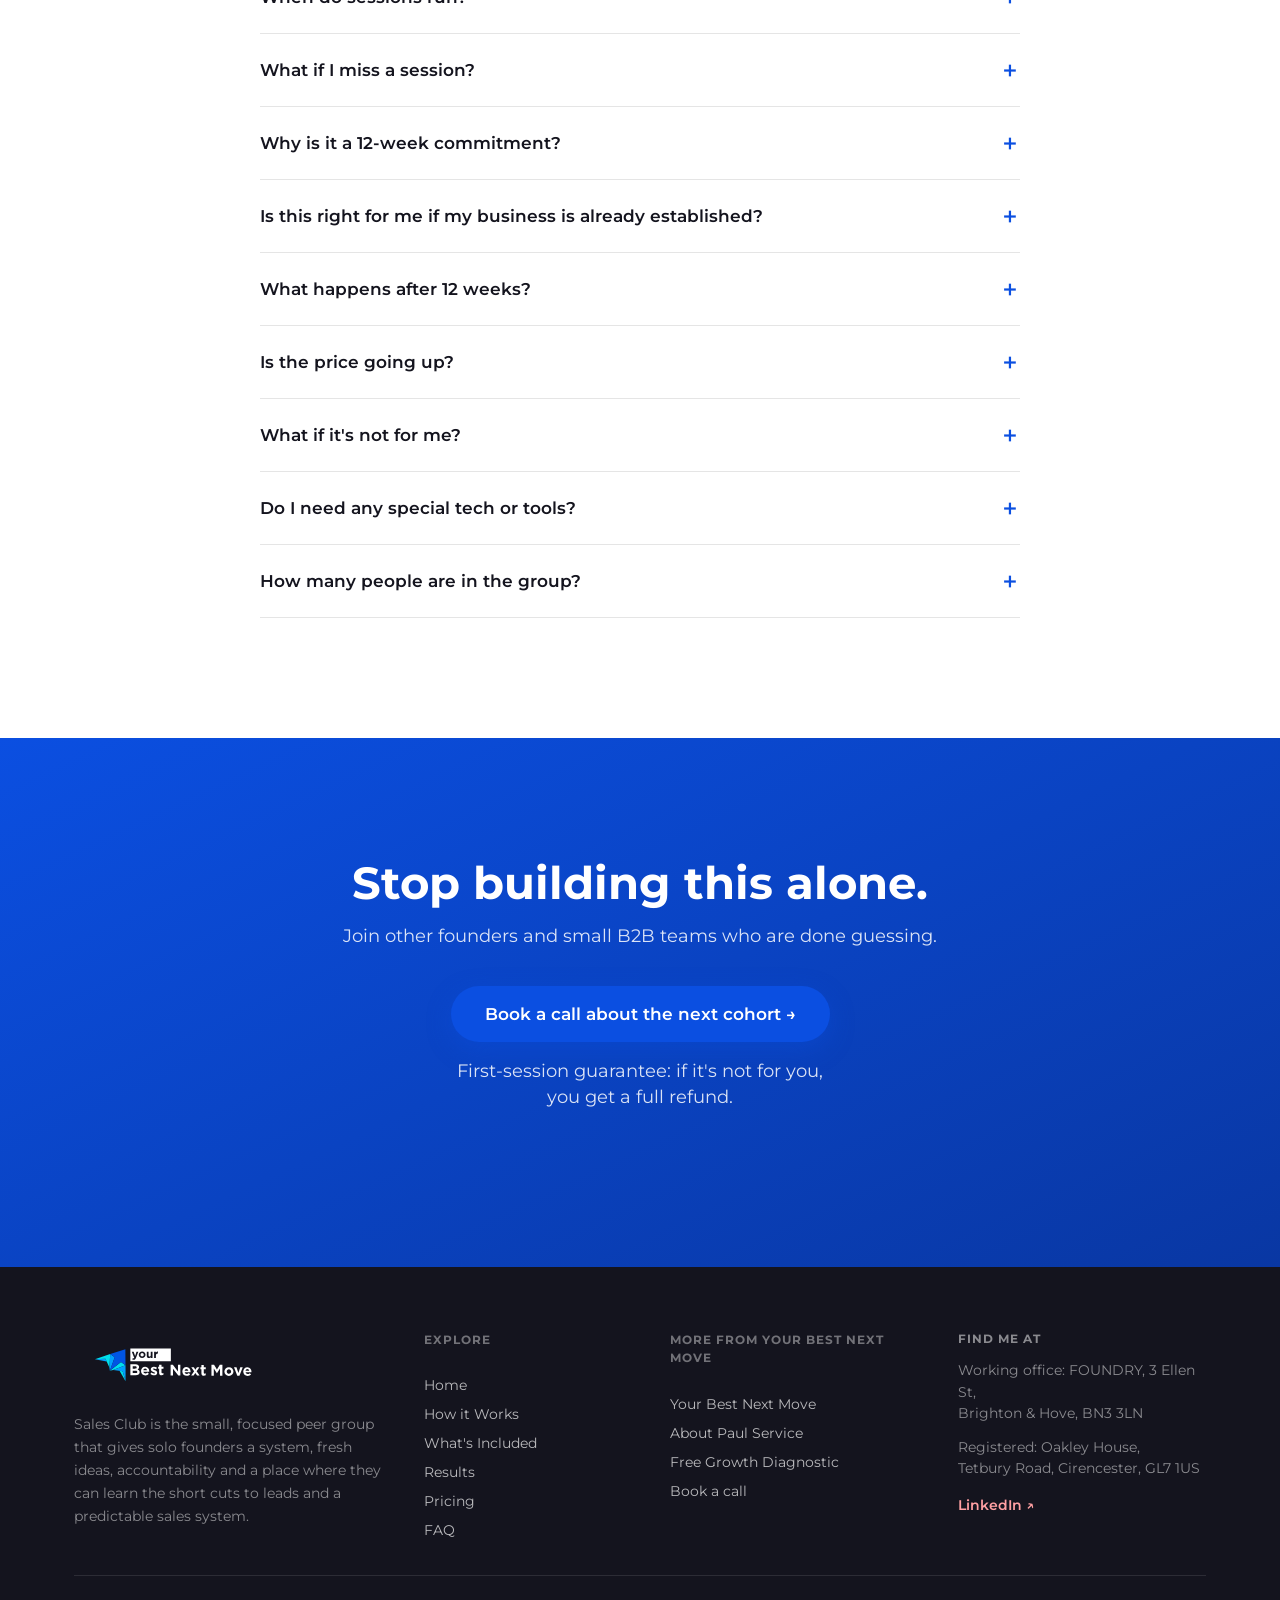
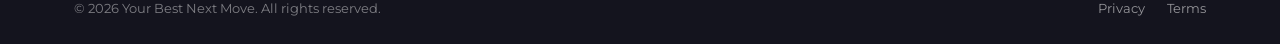
==== commit 6abb09cf: "Show the intro video in a plain framed card Replace the tilting phone mock-up (bezel, side buttons, " ====
--- a/index.html
+++ b/index.html
@@ -227,7 +227,7 @@
 <link rel="preconnect" href="https://fonts.googleapis.com">
 <link rel="preconnect" href="https://fonts.gstatic.com" crossorigin>
 <link href="https://fonts.googleapis.com/css2?family=Montserrat:wght@400;500;600;700;800&display=swap" rel="stylesheet">
-<link rel="stylesheet" href="styles.css?v=82">
+<link rel="stylesheet" href="styles.css?v=83">
 <script>document.documentElement.className += ' js';</script>
 <!-- Meta Pixel -->
 <script>
@@ -372,7 +372,7 @@
           <li class="reveal"><span class="check"></span>A small group working on real businesses together gets further than any course or 'Blueprint'</li>
         </ul>
       </div>
-      <div class="intro-video__phone reveal">
+      <div class="intro-video__media reveal">
         <div class="intro-video__player" id="introVideo">
         <button class="intro-video__facade" type="button" aria-label="Play video: Why I started Sales Club">
           <img src="assets/video-poster.jpg" alt="" loading="lazy">
--- a/styles.css
+++ b/styles.css
@@ -145,30 +145,26 @@
 .intro-video__points li{display:flex;gap:12px;align-items:flex-start;padding:9px 0;color:var(--ink);font-size:1rem;line-height:1.5;}
 .intro-video__points .check{flex-shrink:0;width:22px;height:22px;border-radius:50%;background:var(--blue);position:relative;margin-top:2px;}
 .intro-video__points .check::after{content:"✓";position:absolute;inset:0;display:flex;align-items:center;justify-content:center;color:#fff;font-size:.68rem;font-weight:800;}
-/* phone bezel around the vertical (9:16) short */
-/* casually-placed tilt; standalone rotate property so it doesn't fight the .reveal transform */
-.intro-video__phone{width:282px;padding:9px;background:#101018;border-radius:40px;box-shadow:0 24px 60px rgba(36,38,63,.28),inset 0 0 0 2px rgba(255,255,255,.06);position:relative;rotate:6deg;transition:rotate .45s cubic-bezier(.2,.8,.2,1);}
-.intro-video__phone:hover{rotate:0deg;}
-@media(prefers-reduced-motion:reduce){.intro-video__phone{transition:none;}}
-.intro-video__phone::before{content:"";position:absolute;right:-3px;top:118px;width:3px;height:62px;border-radius:0 3px 3px 0;background:#101018;}
-.intro-video__phone::after{content:"";position:absolute;left:-3px;top:102px;width:3px;height:92px;border-radius:3px 0 0 3px;background:#101018;}
-/* true iPhone screen ratio (9:19.5); the 9:16 short letterboxes slightly, as on a real phone */
-.intro-video__player{width:100%;aspect-ratio:9/19.5;border-radius:32px;overflow:hidden;background:#000;}
+/* plain framed card for the vertical (9:16) short, with a soft brand panel behind it */
+.intro-video__media{position:relative;width:300px;}
+.intro-video__media::before{content:"";position:absolute;inset:28px -28px -28px 28px;border-radius:24px;background:#ffe5e6;z-index:0;}
+.intro-video__player{position:relative;z-index:1;width:100%;aspect-ratio:9/16;border-radius:20px;overflow:hidden;background:#000;box-shadow:0 30px 60px -24px rgba(36,38,63,.45),0 0 0 1px rgba(36,38,63,.06);}
 .intro-video__player iframe{width:100%;height:100%;border:0;display:block;}
 .intro-video__facade{position:relative;display:block;width:100%;height:100%;border:0;padding:0;cursor:pointer;background:var(--navy);}
-.intro-video__facade img{width:100%;height:100%;object-fit:cover;display:block;transition:transform .4s cubic-bezier(.2,.8,.2,1),opacity .3s;}
+.intro-video__facade img{width:100%;height:100%;object-fit:cover;object-position:50% 70%;display:block;transition:transform .4s cubic-bezier(.2,.8,.2,1),opacity .3s;}
 .intro-video__facade::after{content:"";position:absolute;inset:0;background:linear-gradient(180deg,rgba(36,38,63,0) 45%,rgba(36,38,63,.55));}
-.intro-video__facade:hover img{transform:scale(1.04);}
+.intro-video__facade:hover img{transform:scale(1.03);}
 .intro-video__play{position:absolute;top:50%;left:50%;transform:translate(-50%,-50%);width:68px;height:68px;border-radius:50%;background:var(--blue);color:var(--white);display:flex;align-items:center;justify-content:center;box-shadow:0 10px 30px rgba(11,79,225,.5);z-index:1;transition:transform .25s;animation:ctaGlow 2.4s ease-in-out infinite;}
 .intro-video__play svg{width:30px;height:30px;margin-left:3px;}
 .intro-video__facade:hover .intro-video__play{transform:translate(-50%,-50%) scale(1.08);}
-.intro-video__duration{position:absolute;bottom:16px;left:50%;transform:translateX(-50%);z-index:1;font-family:var(--font-head);font-weight:600;font-size:.8rem;letter-spacing:.5px;color:var(--white);background:rgba(20,20,30,.55);padding:6px 14px;border-radius:100px;backdrop-filter:blur(4px);}
+.intro-video__duration{position:absolute;top:14px;left:14px;z-index:1;font-family:var(--font-head);font-weight:600;font-size:.8rem;letter-spacing:.5px;color:var(--white);background:rgba(20,20,30,.55);padding:6px 14px;border-radius:100px;backdrop-filter:blur(4px);}
 @media(max-width:800px){
   .intro-video{padding:72px 0;}
   .intro-video__inner{grid-template-columns:1fr;gap:36px;text-align:center;}
   .intro-video__sub{margin:0 auto;}
   .intro-video__points{margin-left:auto;margin-right:auto;text-align:left;}
-  .intro-video__phone{margin:0 auto;width:min(280px,74vw);}
+  .intro-video__media{margin:0 auto;width:min(280px,72vw);}
+  .intro-video__media::before{inset:18px -18px -18px 18px;}
 }
 @media(prefers-reduced-motion:reduce){.intro-video__play{animation:none;}}
 
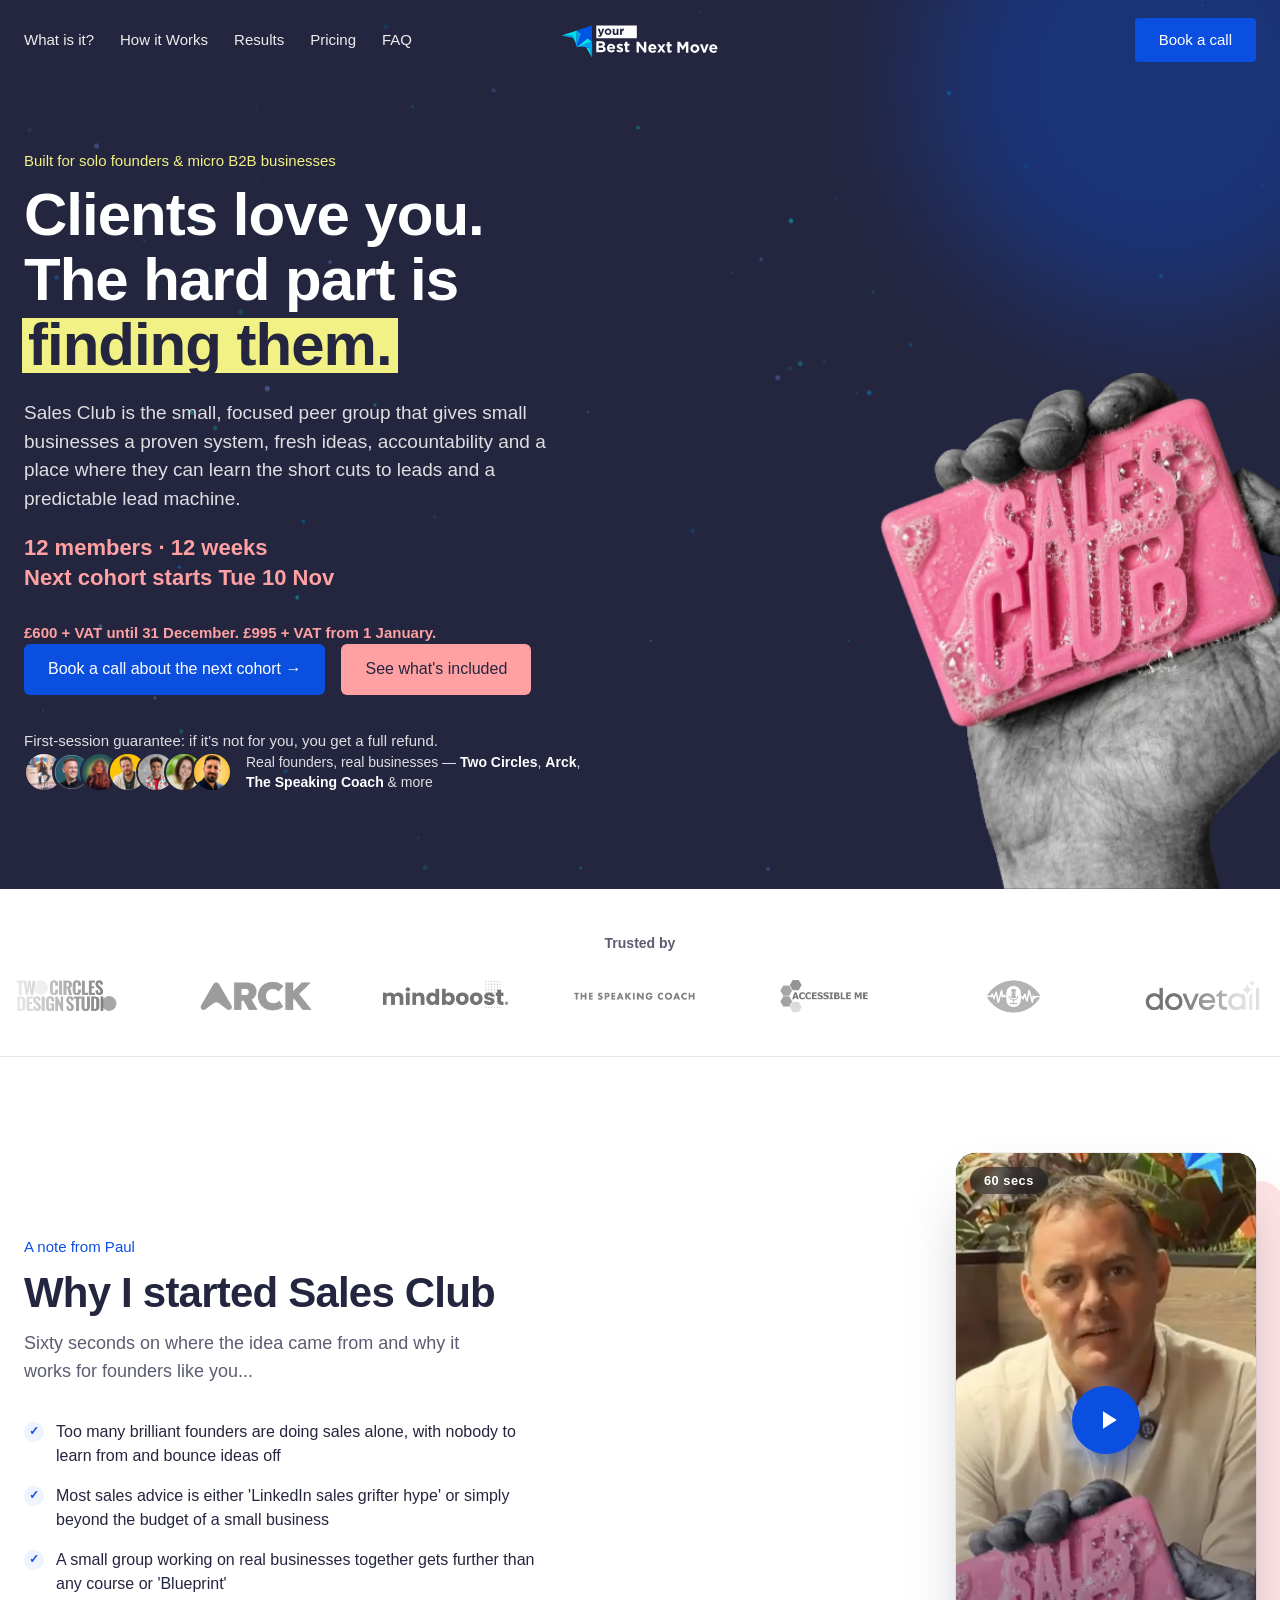
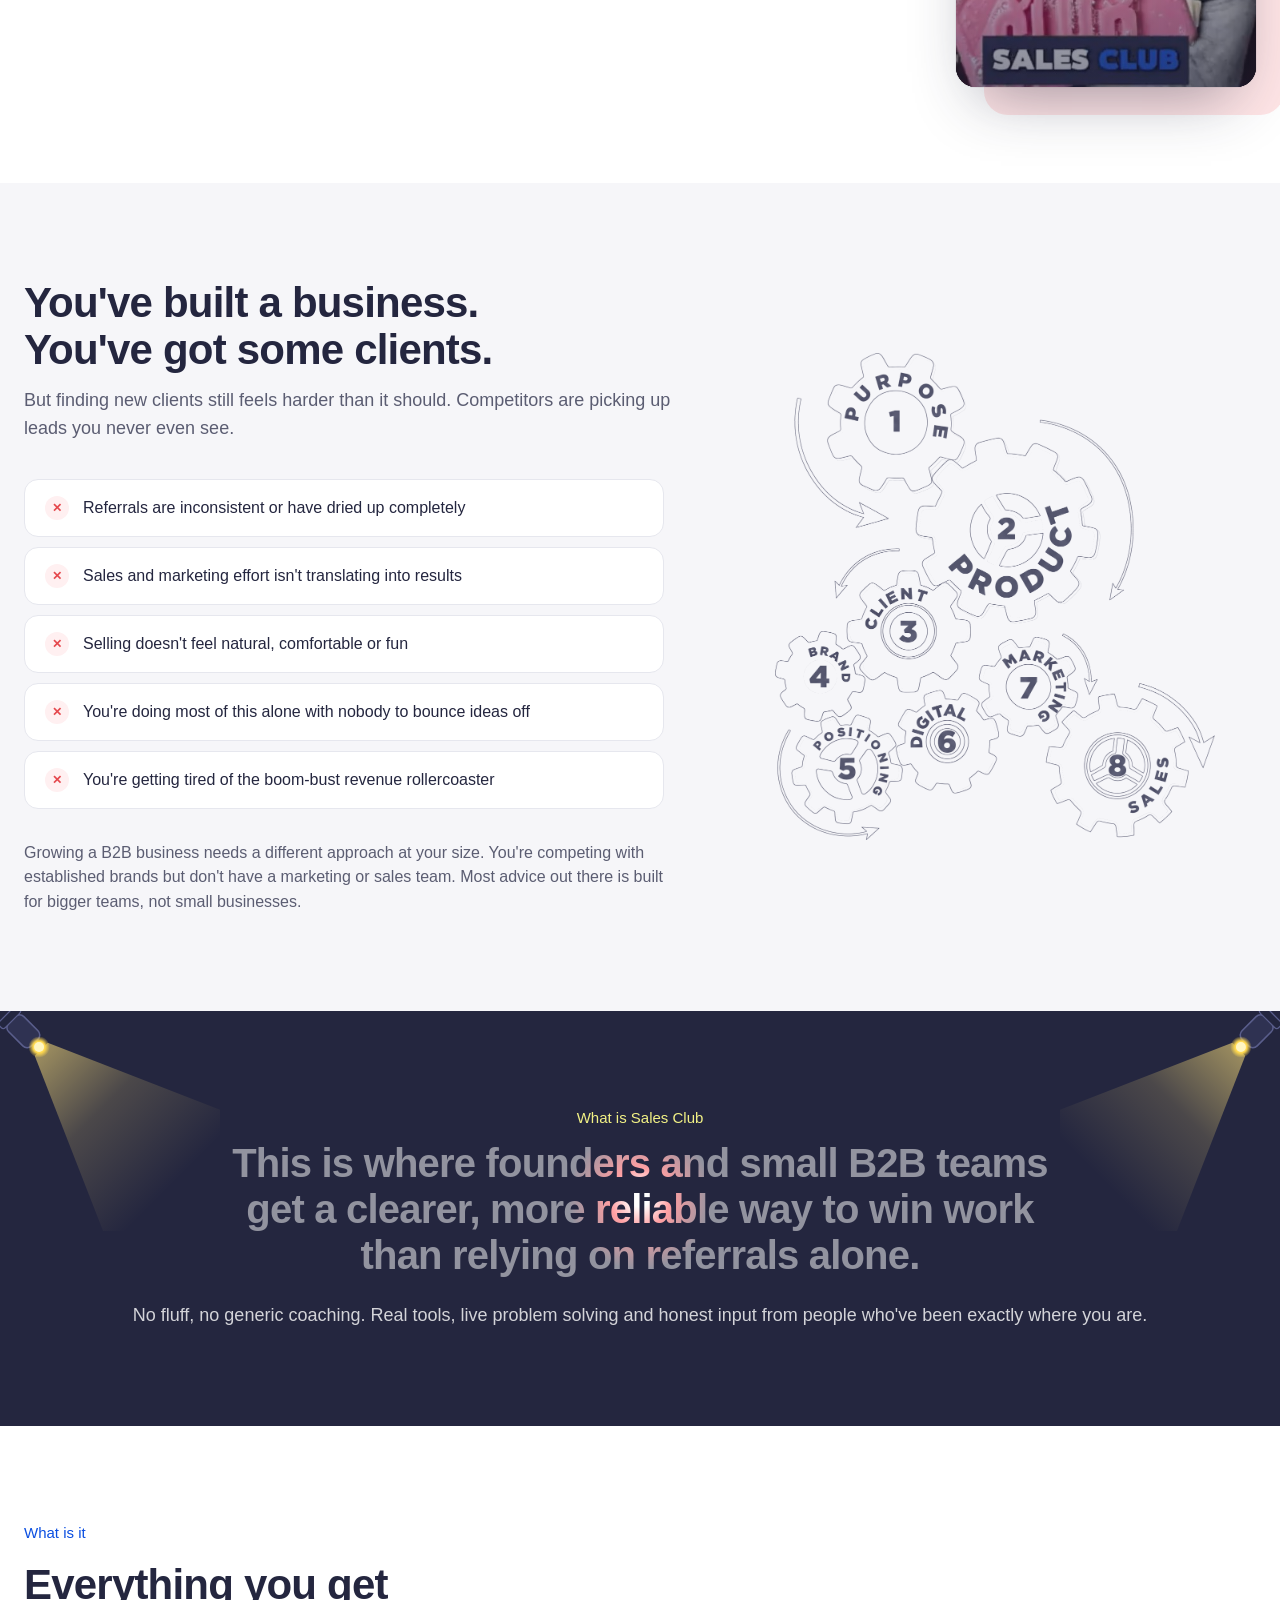
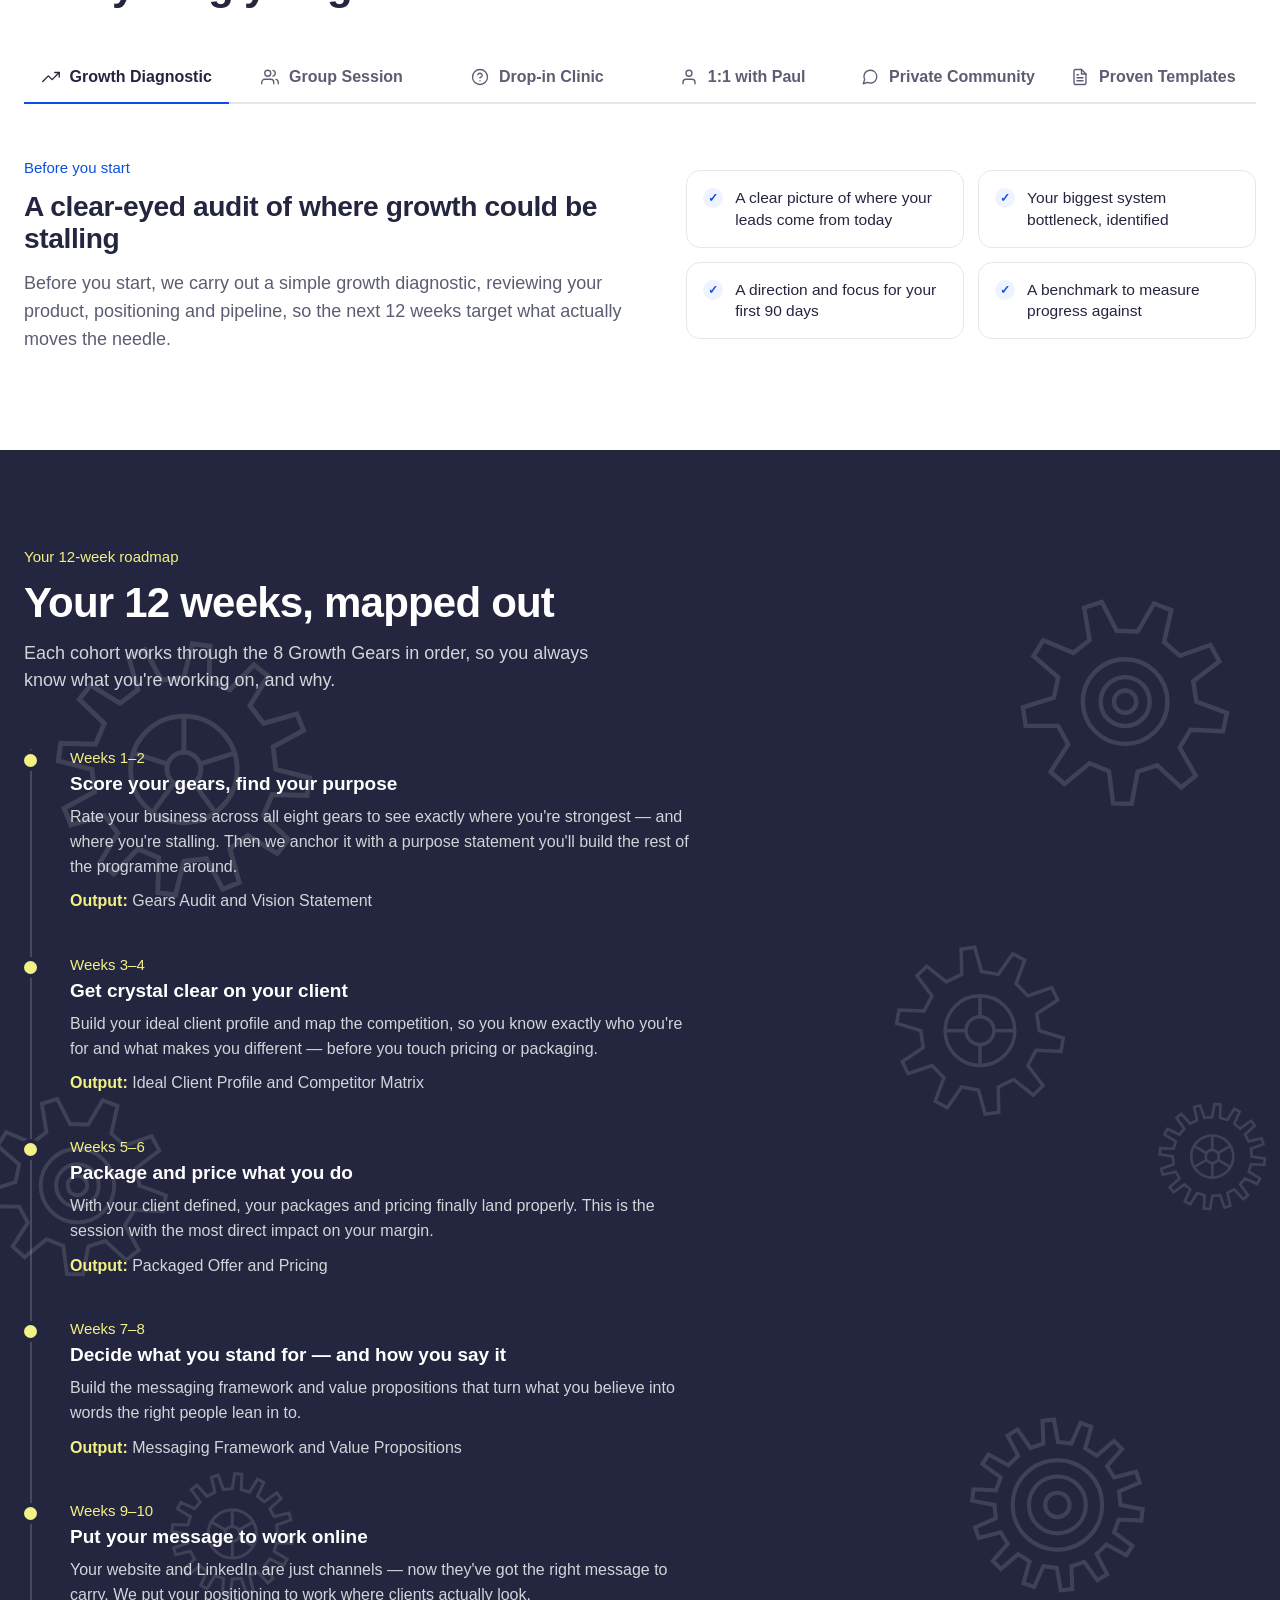
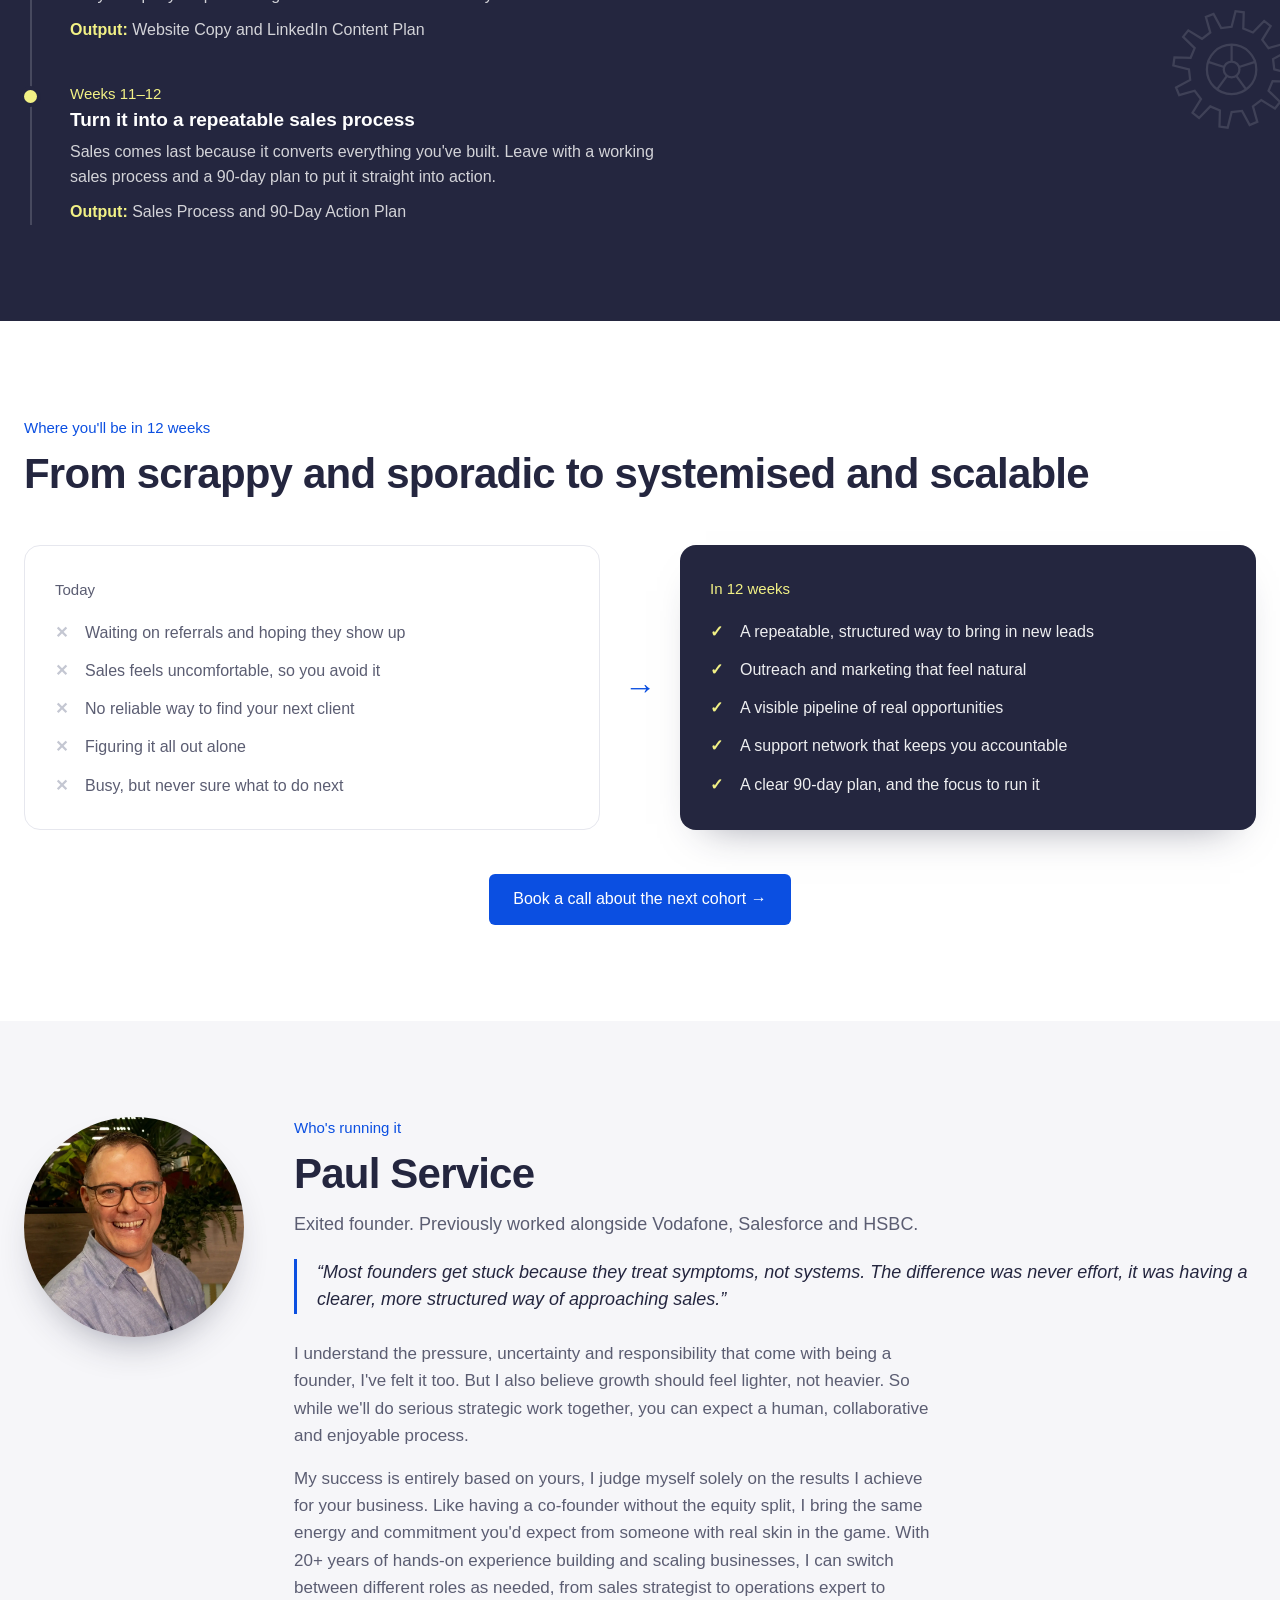
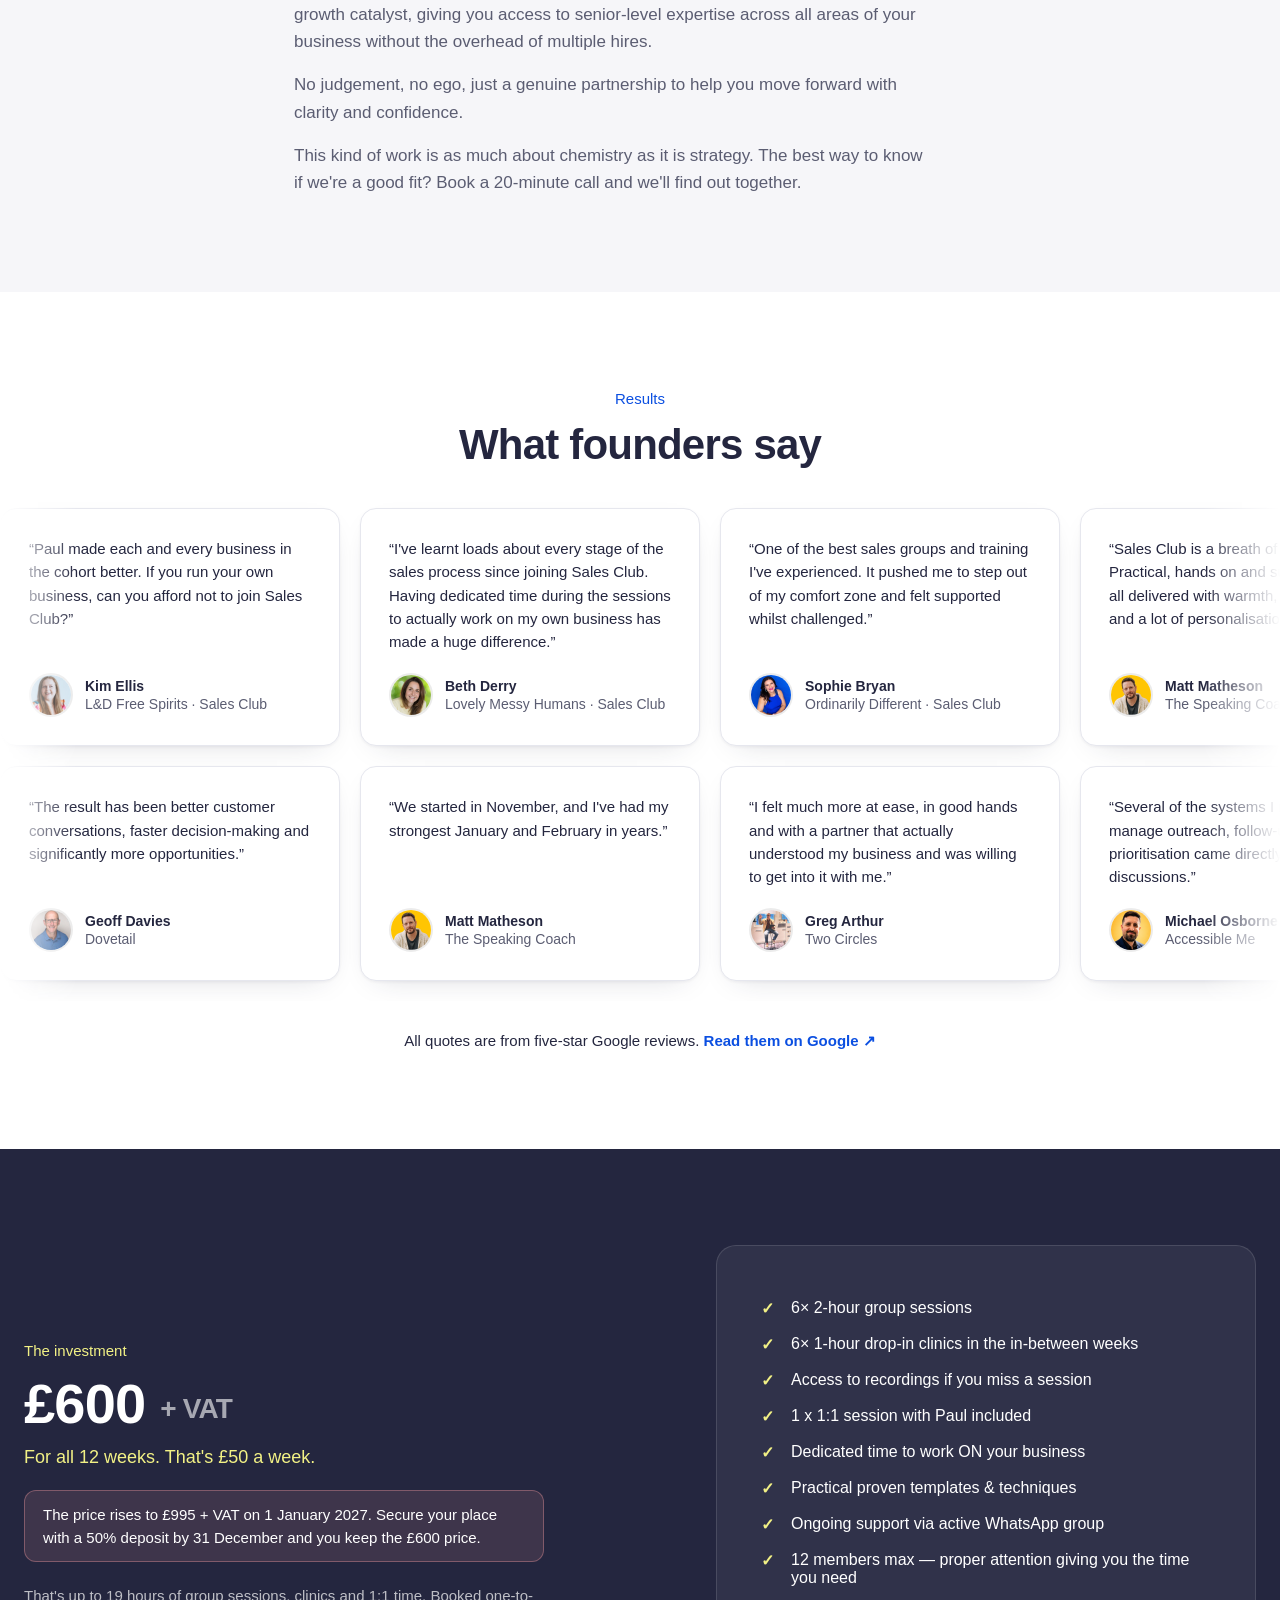
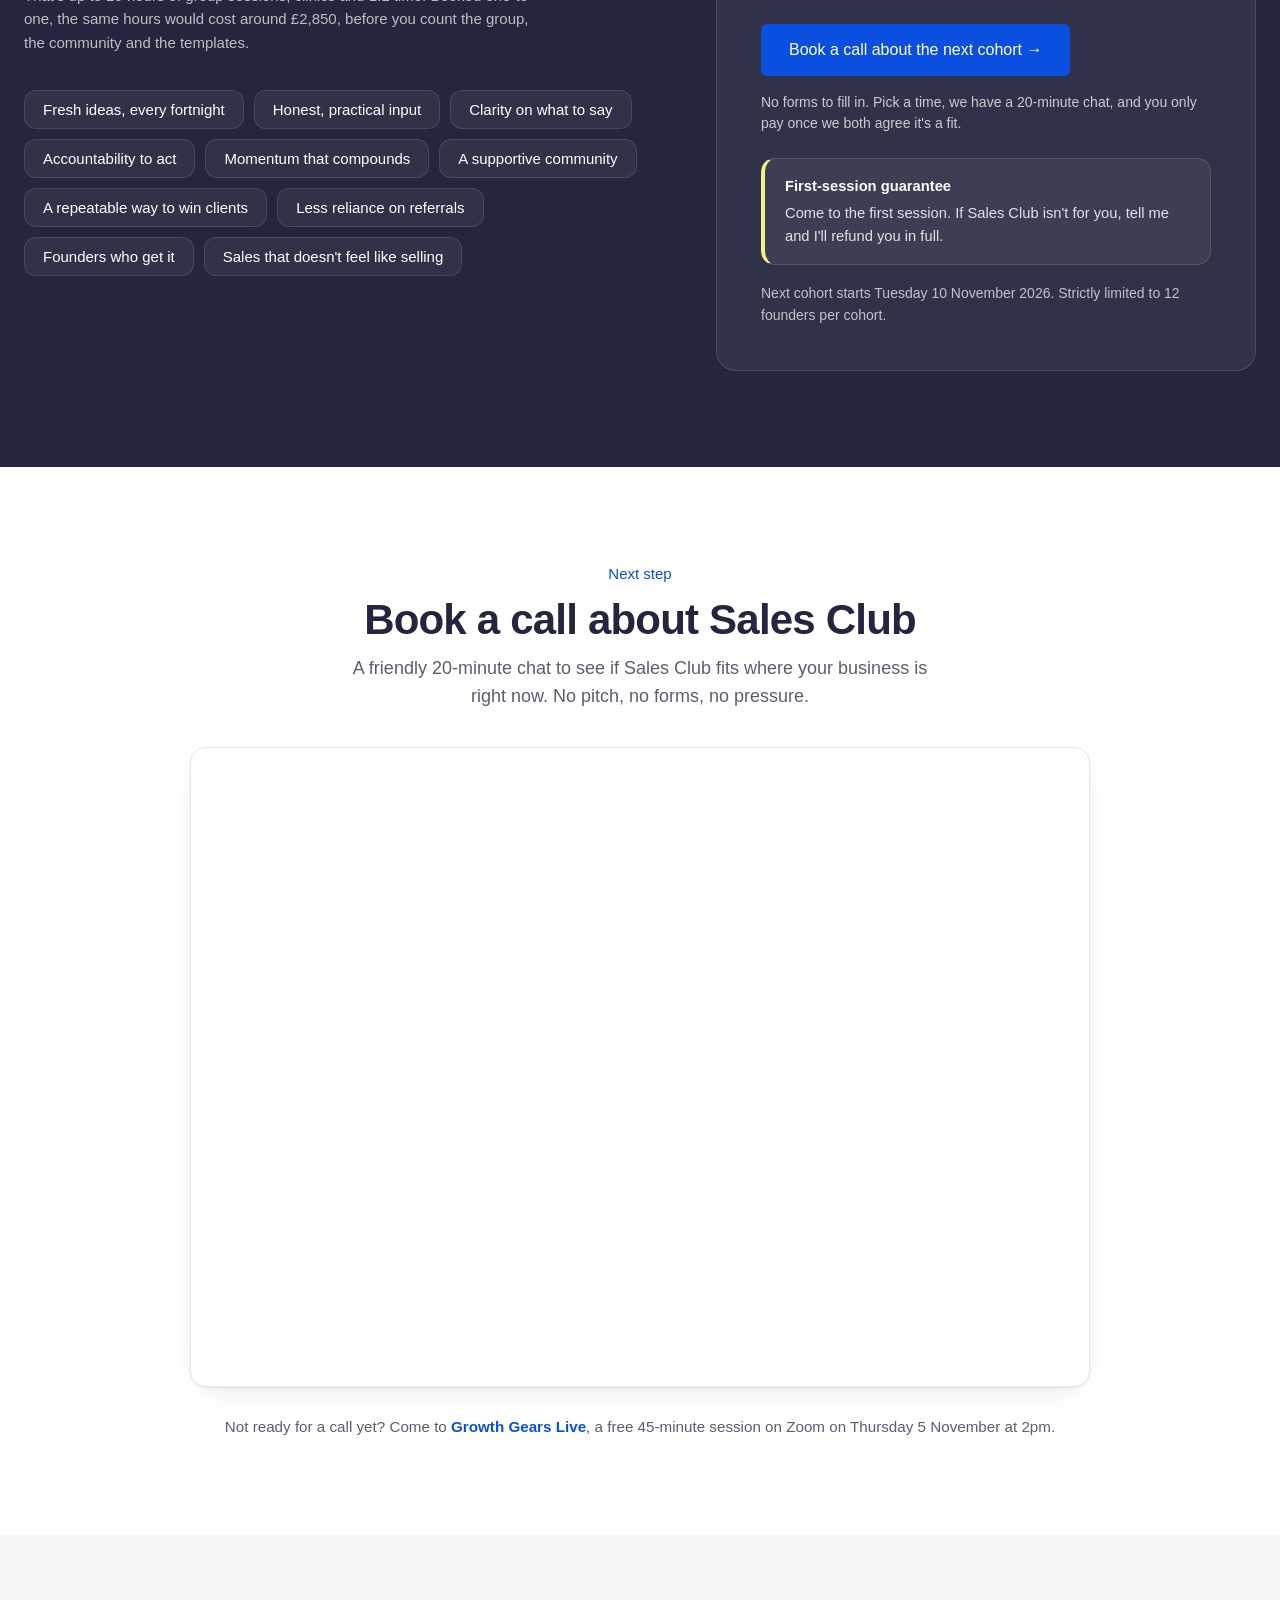
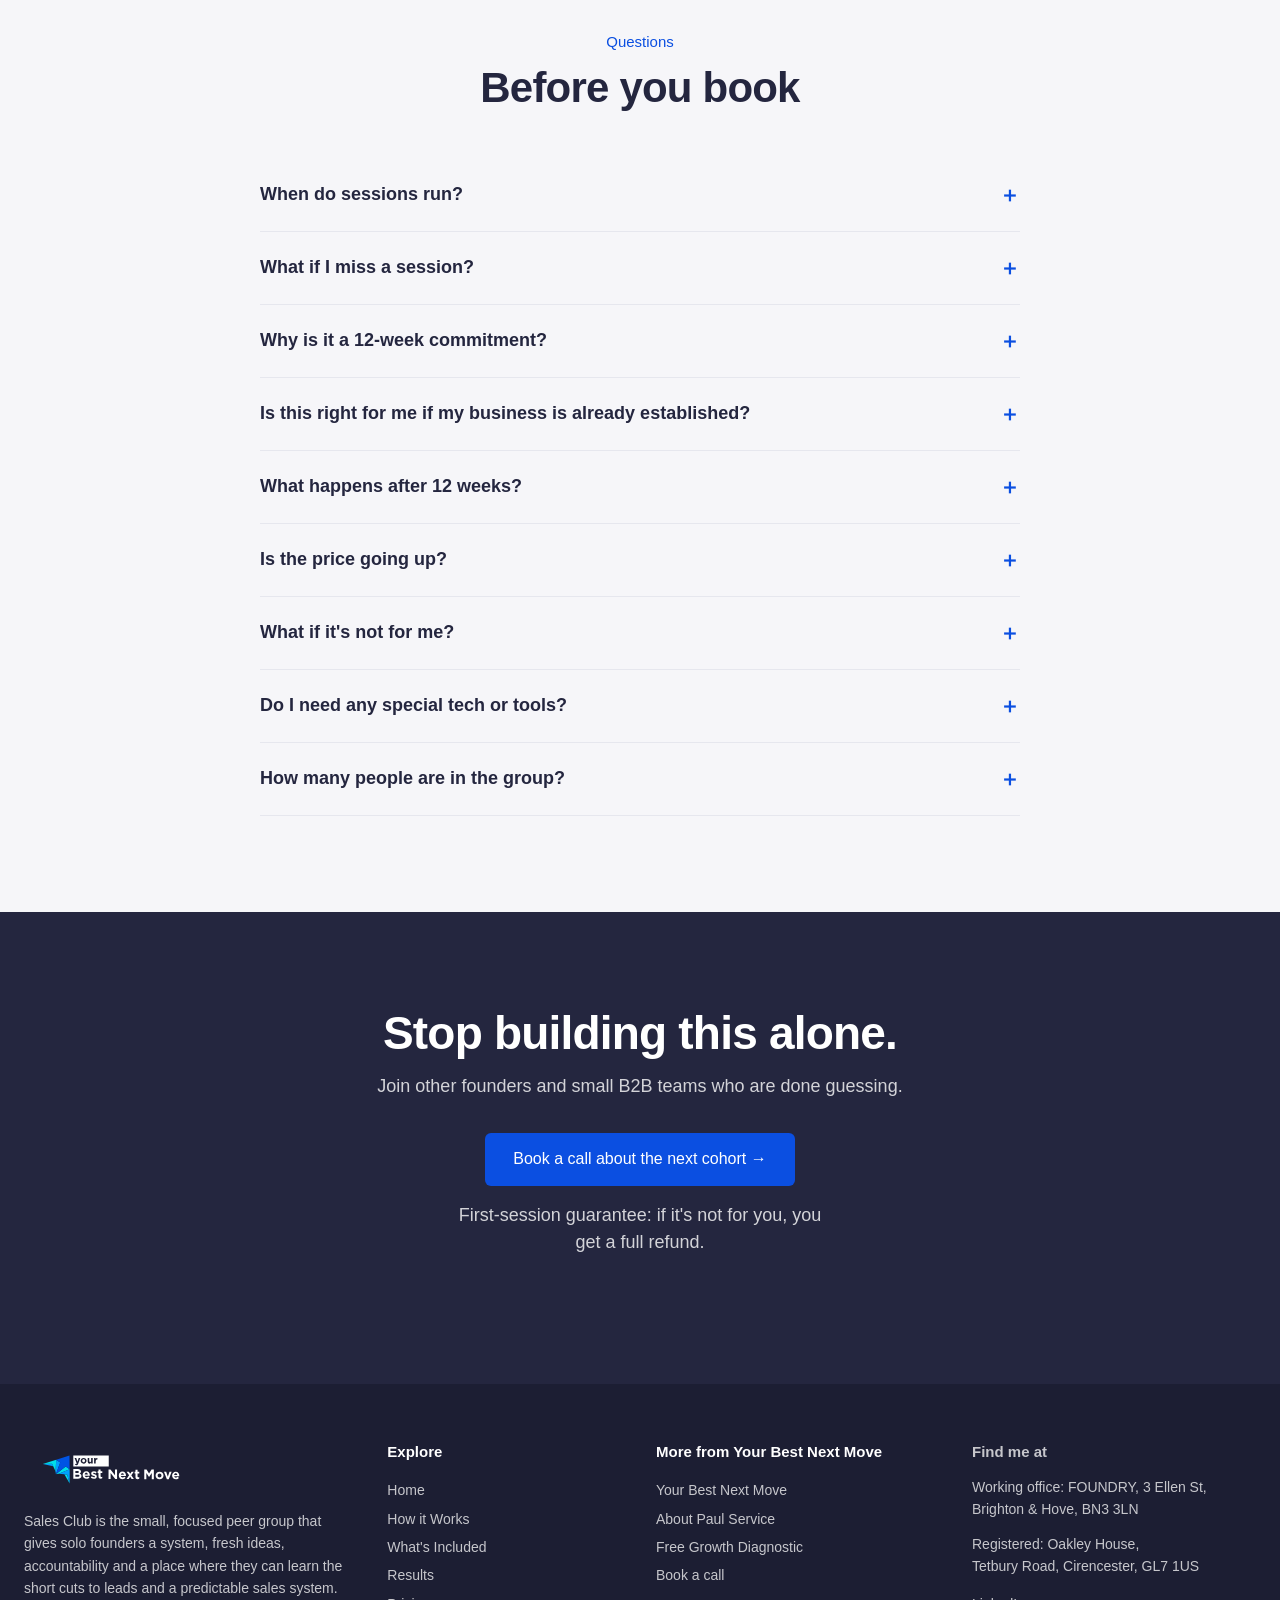
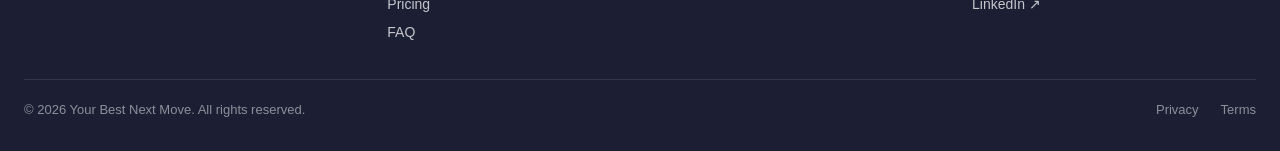
==== commit 644afe1b: "Restyle Sales Club to match the main site Use the yourbestnextmove.com design system with no content" ====
--- a/index.html
+++ b/index.html
@@ -224,10 +224,9 @@
   ]
 }
 </script>
-<link rel="preconnect" href="https://fonts.googleapis.com">
-<link rel="preconnect" href="https://fonts.gstatic.com" crossorigin>
-<link href="https://fonts.googleapis.com/css2?family=Montserrat:wght@400;500;600;700;800&display=swap" rel="stylesheet">
-<link rel="stylesheet" href="styles.css?v=83">
+<link rel="preload" href="https://yourbestnextmove.com/hubfs/l" as="font" type="font/woff2" crossorigin>
+<link rel="preload" href="https://yourbestnextmove.com/hubfs/l%20%281%29" as="font" type="font/woff2" crossorigin>
+<link rel="stylesheet" href="styles.css?v=84">
 <script>document.documentElement.className += ' js';</script>
 <!-- Meta Pixel -->
 <script>
--- a/styles.css
+++ b/styles.css
@@ -1,16 +1,26 @@
+/* Type and colour follow the main site (yourbestnextmove.com, Oct 2026):
+   Proxima Nova body and small headings, loaded from the main site's HubSpot
+   files; big headings use the same 'Gotham Black' stack as the main site. */
+@font-face{font-family:'YBNM Proxima';src:url('https://yourbestnextmove.com/hubfs/l') format('woff2');font-weight:400;font-style:normal;font-display:swap;}
+@font-face{font-family:'YBNM Proxima';src:url('https://yourbestnextmove.com/hubfs/l%20%281%29') format('woff2');font-weight:700;font-style:normal;font-display:swap;}
 :root{
   --navy:#24263f;
   --navy-light:#34375a;
+  --footer:#1c1e33;
   --blue:#0b4fe1;
   --pink:#ffa0a3;
-  --grey:#f2f2f4;
-  --ink:#14141e;
+  --yellow:#f2f185;
+  --grey:#f6f6f9;
+  --line:#e6e7ee;
+  --tint:#eef3ff;
+  --ink:#24263f;
   --white:#ffffff;
-  --muted:#7c7e92;
-  --max-width:1180px;
-  --radius:18px;
-  --font-head:'Montserrat',sans-serif;
-  --font-body:'Montserrat',sans-serif;
+  --muted:#5b5d72;
+  --max-width:1298px;
+  --radius:16px;
+  --font-display:'Gotham Black',sans-serif;
+  --font-head:'YBNM Proxima',sans-serif;
+  --font-body:'YBNM Proxima',sans-serif;
 }
 
 *{box-sizing:border-box;}
@@ -23,8 +33,9 @@
   -webkit-font-smoothing:antialiased;
   overflow-x:hidden;
 }
-h1,h2,h3{font-family:var(--font-head);line-height:1.12;margin:0;}
-p{line-height:1.6;margin:0;}
+h1,h2,h3{font-family:var(--font-head);font-weight:700;line-height:1.12;margin:0;}
+h1,h2{font-family:var(--font-display);font-weight:900;letter-spacing:-.8px;}
+p{line-height:1.55;margin:0;}
 a{text-decoration:none;color:inherit;}
 ul{margin:0;padding:0;}
 .container{max-width:var(--max-width);margin:0 auto;padding:0 24px;}
@@ -44,28 +55,26 @@
 .logo-svg .logo-word{fill:var(--white);}
 .nav__logo .logo-svg{height:64px;width:auto;}
 .nav__links{display:flex;gap:28px;position:absolute;left:50%;top:50%;transform:translate(-50%,-50%);}
-.nav__links a{color:var(--white);opacity:.85;font-size:.92rem;font-weight:500;transition:opacity .2s;}
-.nav__links a:hover{opacity:1;}
+.nav__links a{color:#ededed;font-size:15px;font-weight:400;transition:color .2s;}
+.nav__links a:hover{color:var(--white);}
 .nav__cta{margin-left:auto;}
 .nav__burger{display:none;background:none;border:0;cursor:pointer;width:32px;height:24px;flex-direction:column;justify-content:space-between;}
 .nav__burger span{display:block;height:2px;background:var(--white);border-radius:2px;}
 
 /* buttons */
-.btn{display:inline-flex;align-items:center;gap:8px;border-radius:100px;font-weight:600;font-family:var(--font-head);transition:transform .25s cubic-bezier(.2,.8,.2,1),box-shadow .25s,background .25s;cursor:pointer;border:none;}
-.btn--primary{background:var(--blue);color:var(--white);padding:14px 26px;font-size:.95rem;box-shadow:0 8px 24px rgba(11,79,225,.35);}
-.btn--primary:hover{transform:translateY(-2px);box-shadow:0 12px 30px rgba(11,79,225,.45);}
+.btn{display:inline-flex;align-items:center;gap:8px;border-radius:6px;font-weight:400;font-family:var(--font-body);line-height:1.3;transition:transform .25s cubic-bezier(.2,.8,.2,1),box-shadow .25s,background .25s;cursor:pointer;border:none;}
+.btn--primary{background:var(--blue);color:var(--white);padding:15px 24px;font-size:16px;}
+.btn--primary:hover{transform:translateY(-2px);}
 /* gentle breathing glow on primary CTAs (not the persistent nav button) */
-.btn--primary:not(.nav__cta){animation:ctaGlow 2.4s ease-in-out infinite;}
-.btn--primary:not(.nav__cta):hover{animation-play-state:paused;}
 @keyframes ctaGlow{
   0%,100%{box-shadow:0 8px 24px rgba(11,79,225,.35),0 0 0 0 rgba(11,79,225,.35);}
   50%{box-shadow:0 12px 34px rgba(11,79,225,.7),0 0 0 9px rgba(11,79,225,0);}
 }
 @media(prefers-reduced-motion:reduce){.btn--primary{animation:none;}}
-.btn--ghost{background:transparent;color:var(--white);border:1.5px solid rgba(255,255,255,.4);padding:14px 26px;font-size:.95rem;}
-.btn--ghost:hover{border-color:var(--white);transform:translateY(-2px);}
-.btn--small{padding:10px 20px;font-size:.85rem;}
-.btn--large{padding:18px 34px;font-size:1.05rem;}
+.btn--ghost{background:var(--pink);color:var(--navy);padding:15px 24px;font-size:16px;}
+.btn--ghost:hover{transform:translateY(-2px);}
+.btn--small{padding:12px 24px;font-size:15px;border-radius:4px;}
+.btn--large{padding:16px 28px;font-size:16px;}
 
 /* reveal animation — only hidden when JS is active (html.js), so content
    stays visible if JS fails, is blocked, or never fires */
@@ -76,8 +85,9 @@
   html.js .reveal{opacity:1 !important;transform:none !important;}
 }
 
-.eyebrow{font-family:var(--font-head);text-transform:uppercase;letter-spacing:1.5px;font-size:.78rem;font-weight:600;color:var(--blue);margin-bottom:14px;display:inline-flex;align-items:center;gap:8px;}
-.eyebrow--light{color:var(--pink);}
+.eyebrow{font-family:var(--font-body);font-size:15px;line-height:1.4;font-weight:400;color:var(--blue);margin-bottom:12px;display:inline-flex;align-items:center;gap:8px;}
+.eyebrow--light{color:var(--yellow);}
+.eyebrow__dot{display:none !important;}
 .eyebrow__dot{width:7px;height:7px;border-radius:50%;background:var(--pink);box-shadow:0 0 0 4px rgba(255,160,163,.2);animation:pulse 2s ease-in-out infinite;}
 @keyframes pulse{0%,100%{box-shadow:0 0 0 4px rgba(255,160,163,.2);}50%{box-shadow:0 0 0 7px rgba(255,160,163,0);}}
 
@@ -94,40 +104,39 @@
 .hero__bg{position:absolute;inset:0;overflow:hidden;z-index:0;}
 .blob{position:absolute;border-radius:50%;filter:blur(60px);opacity:.35;}
 .blob--1{width:480px;height:480px;background:var(--blue);top:-160px;right:-120px;}
-.blob--2{width:380px;height:380px;background:var(--pink);bottom:-140px;left:-100px;}
+.blob--2{display:none;}
 .hero__canvas{position:absolute;inset:0;width:100%;height:100%;pointer-events:none;}
-.hero__grid{position:absolute;inset:0;background-image:linear-gradient(rgba(255,255,255,.04) 1px,transparent 1px),linear-gradient(90deg,rgba(255,255,255,.04) 1px,transparent 1px);background-size:54px 54px;mask-image:radial-gradient(ellipse 80% 60% at 30% 20%,#000 30%,transparent 75%);-webkit-mask-image:radial-gradient(ellipse 80% 60% at 30% 20%,#000 30%,transparent 75%);}
+.hero__grid{display:none;position:absolute;inset:0;background-image:linear-gradient(rgba(255,255,255,.04) 1px,transparent 1px),linear-gradient(90deg,rgba(255,255,255,.04) 1px,transparent 1px);background-size:54px 54px;mask-image:radial-gradient(ellipse 80% 60% at 30% 20%,#000 30%,transparent 75%);-webkit-mask-image:radial-gradient(ellipse 80% 60% at 30% 20%,#000 30%,transparent 75%);}
 .hero__inner{position:relative;z-index:2;}
 .hero__inner>*{max-width:700px;}
-.hero__title{font-size:clamp(2.6rem,6vw,4.2rem);font-weight:700;margin-bottom:22px;}
-.hero__title .hl{position:relative;color:var(--pink);white-space:nowrap;}
-.hero__title .hl::after{content:"";position:absolute;left:0;right:0;bottom:.08em;height:.12em;background:var(--pink);opacity:.35;border-radius:2px;}
-.hero__sub{font-size:1.15rem;color:rgba(255,255,255,.78);max-width:560px;margin-bottom:20px;}
-.hero__cohort{font-size:1.4rem;font-weight:800;color:var(--pink);letter-spacing:.03em;margin-bottom:28px;}
+.hero__title{font-size:clamp(2.2rem,5vw,3.75rem);line-height:1.08;letter-spacing:-1px;margin-bottom:22px;}
+.hero__title .hl{background:linear-gradient(transparent 10%,var(--yellow) 10%,var(--yellow) 92%,transparent 92%);color:var(--navy);padding:0 6px;margin:0 -2px;white-space:nowrap;-webkit-box-decoration-break:clone;box-decoration-break:clone;}
+.hero__sub{font-size:19px;line-height:1.5;color:rgba(255,255,255,.85);max-width:560px;margin-bottom:20px;}
+.hero__cohort{font-size:22px;line-height:1.35;font-weight:700;color:var(--pink);margin-bottom:28px;}
 .hero__ctas{display:flex;gap:16px;flex-wrap:wrap;margin-bottom:34px;}
 .hero__trust{display:flex;align-items:center;gap:14px;flex-wrap:wrap;}
-.hero__trust p{font-size:.85rem;color:rgba(255,255,255,.6);max-width:340px;}
-.hero__trust strong{color:rgba(255,255,255,.9);font-weight:600;}
+.hero__trust p{font-size:14px;line-height:1.45;color:rgba(255,255,255,.85);max-width:340px;}
+.hero__trust strong{color:var(--white);font-weight:700;}
 .avatar-stack{display:flex;}
 .avatar-stack img{width:40px;height:40px;border-radius:50%;object-fit:cover;border:2px solid var(--navy);margin-left:-12px;background:var(--navy);}
 .avatar-stack img:first-child{margin-left:0;}
 
 /* floating badges around hero card */
-.float-badge{position:absolute;background:rgba(255,255,255,.95);color:var(--navy);font-family:var(--font-head);font-weight:600;font-size:.8rem;padding:8px 14px;border-radius:100px;box-shadow:0 10px 30px rgba(0,0,0,.25);white-space:nowrap;animation:float 4s ease-in-out infinite;}
+.float-badge{position:absolute;background:rgba(255,255,255,.95);color:var(--navy);font-family:var(--font-head);font-weight:700;font-size:.8rem;padding:8px 14px;border-radius:100px;box-shadow:0 10px 30px rgba(0,0,0,.25);white-space:nowrap;animation:float 4s ease-in-out infinite;}
 .float-badge--solo{top:8px;left:-70px;font-size:1.15rem;font-weight:800;padding:16px 26px;background:var(--pink);color:var(--navy);box-shadow:0 16px 40px rgba(0,0,0,.32);animation-delay:0s;}
 .float-badge__div{margin:0 10px;opacity:.5;font-weight:600;}
 @keyframes float{0%,100%{transform:translateY(0);}50%{transform:translateY(-9px);}}
 .hero__badges{position:absolute;right:4%;top:150px;width:260px;height:340px;z-index:2;pointer-events:none;}
-.logo-band{background:var(--white);padding:48px 0 52px;overflow:hidden;}
-.logo-band__label{text-align:center;font-size:.75rem;letter-spacing:1.5px;text-transform:uppercase;color:var(--muted);font-weight:600;font-family:var(--font-head);margin-bottom:32px;}
+.logo-band{background:var(--white);padding:44px 0 40px;overflow:hidden;border-bottom:1px solid var(--line);}
+.logo-band__label{text-align:center;font-size:14px;color:var(--muted);font-weight:700;font-family:var(--font-body);margin-bottom:22px;}
 .logo-band__viewport{position:relative;overflow:hidden;-webkit-mask-image:linear-gradient(90deg,transparent,#000 8%,#000 92%,transparent);mask-image:linear-gradient(90deg,transparent,#000 8%,#000 92%,transparent);}
-.logo-band__track{display:flex;align-items:center;gap:70px;width:max-content;animation:scroll-logos 40s linear infinite;}
+.logo-band__track{display:flex;align-items:center;gap:56px;width:max-content;animation:scroll-logos 40s linear infinite;}
 .logo-band__track a{display:block;flex-shrink:0;line-height:0;}
-.logo-band__track img{height:60px;width:auto;object-fit:contain;display:block;filter:grayscale(1);opacity:.55;transition:filter .3s,opacity .3s;}
+.logo-band__track img{height:40px;width:auto;object-fit:contain;display:block;filter:grayscale(1);opacity:.55;transition:filter .3s,opacity .3s;}
 .logo-band__track a:hover img{filter:grayscale(0);opacity:1;}
 .logo-band:hover .logo-band__track{animation-play-state:paused;}
 @keyframes scroll-logos{from{transform:translateX(0);}to{transform:translateX(-50%);}}
-@media(max-width:600px){.logo-band__track{gap:44px;}.logo-band__track img{height:46px;}}
+@media(max-width:600px){.logo-band__track{gap:40px;}.logo-band__track img{height:32px;}}
 
 @media(max-width:900px){
   .hero{padding-bottom:0;}
@@ -137,14 +146,14 @@
 }
 
 /* INTRO VIDEO */
-.intro-video{padding:120px 0;background:var(--white);}
+.intro-video{padding:96px 0;background:var(--white);}
 .intro-video__inner{display:grid;grid-template-columns:1.1fr auto;gap:72px;align-items:center;}
-.intro-video__sub{color:var(--muted);font-size:1.1rem;line-height:1.6;max-width:480px;}
-.intro-video__copy h2{font-size:clamp(1.8rem,4vw,2.4rem);margin-bottom:14px;}
+.intro-video__sub{color:var(--muted);font-size:18px;line-height:1.55;max-width:480px;}
+.intro-video__copy h2{font-size:clamp(1.875rem,3.6vw,2.625rem);margin-bottom:14px;}
 .intro-video__points{margin-top:26px;max-width:520px;}
-.intro-video__points li{display:flex;gap:12px;align-items:flex-start;padding:9px 0;color:var(--ink);font-size:1rem;line-height:1.5;}
-.intro-video__points .check{flex-shrink:0;width:22px;height:22px;border-radius:50%;background:var(--blue);position:relative;margin-top:2px;}
-.intro-video__points .check::after{content:"✓";position:absolute;inset:0;display:flex;align-items:center;justify-content:center;color:#fff;font-size:.68rem;font-weight:800;}
+.intro-video__points li{display:flex;gap:12px;align-items:flex-start;padding:8px 0;color:var(--ink);font-size:16px;line-height:1.5;}
+.intro-video__points .check{flex-shrink:0;width:20px;height:20px;border-radius:50%;background:var(--tint);position:relative;margin-top:2px;}
+.intro-video__points .check::after{content:"✓";position:absolute;inset:0;display:flex;align-items:center;justify-content:center;color:var(--blue);font-size:.72rem;font-weight:700;}
 /* plain framed card for the vertical (9:16) short, with a soft brand panel behind it */
 .intro-video__media{position:relative;width:300px;}
 .intro-video__media::before{content:"";position:absolute;inset:28px -28px -28px 28px;border-radius:24px;background:#ffe5e6;z-index:0;}
@@ -157,9 +166,8 @@
 .intro-video__play{position:absolute;top:50%;left:50%;transform:translate(-50%,-50%);width:68px;height:68px;border-radius:50%;background:var(--blue);color:var(--white);display:flex;align-items:center;justify-content:center;box-shadow:0 10px 30px rgba(11,79,225,.5);z-index:1;transition:transform .25s;animation:ctaGlow 2.4s ease-in-out infinite;}
 .intro-video__play svg{width:30px;height:30px;margin-left:3px;}
 .intro-video__facade:hover .intro-video__play{transform:translate(-50%,-50%) scale(1.08);}
-.intro-video__duration{position:absolute;top:14px;left:14px;z-index:1;font-family:var(--font-head);font-weight:600;font-size:.8rem;letter-spacing:.5px;color:var(--white);background:rgba(20,20,30,.55);padding:6px 14px;border-radius:100px;backdrop-filter:blur(4px);}
+.intro-video__duration{position:absolute;top:14px;left:14px;z-index:1;font-family:var(--font-head);font-weight:700;font-size:.8rem;letter-spacing:.5px;color:var(--white);background:rgba(20,20,30,.55);padding:6px 14px;border-radius:100px;backdrop-filter:blur(4px);}
 @media(max-width:800px){
-  .intro-video{padding:72px 0;}
   .intro-video__inner{grid-template-columns:1fr;gap:36px;text-align:center;}
   .intro-video__sub{margin:0 auto;}
   .intro-video__points{margin-left:auto;margin-right:auto;text-align:left;}
@@ -169,40 +177,40 @@
 @media(prefers-reduced-motion:reduce){.intro-video__play{animation:none;}}
 
 /* PAIN */
-.pain{padding:120px 0;background:var(--grey);}
+.pain{padding:96px 0;background:var(--grey);}
 .pain__inner{display:grid;grid-template-columns:1fr .8fr;gap:56px;align-items:center;}
 .pain__visual img{width:100%;height:auto;max-width:440px;display:block;margin:0 auto;opacity:.9;}
 @media(max-width:860px){
   .pain__inner{grid-template-columns:1fr;gap:40px;}
   .pain__visual img{max-width:340px;}
 }
-.pain h2{font-size:clamp(1.8rem,4vw,2.6rem);margin-bottom:8px;}
-.pain__lead{font-size:1.2rem;color:var(--muted);margin-bottom:46px;}
-.pain__list{max-width:640px;margin-bottom:40px;}
-.pain__list li{display:flex;align-items:flex-start;gap:14px;font-size:1.08rem;padding:14px 0;border-bottom:1px solid rgba(0,0,0,.08);}
-.pain__icon{display:inline-flex;align-items:center;justify-content:center;width:26px;height:26px;border-radius:50%;background:rgba(255,160,163,.35);color:#c43d42;font-weight:700;font-size:.8rem;flex-shrink:0;margin-top:2px;}
-.pain__close{max-width:680px;font-size:1.05rem;color:var(--muted);}
+.pain h2{font-size:clamp(1.875rem,3.6vw,2.625rem);margin-bottom:8px;}
+.pain__lead{font-size:18px;color:var(--muted);margin:14px 0 36px;}
+.pain__list{max-width:640px;margin-bottom:32px;list-style:none;display:grid;gap:10px;}
+.pain__list li{display:flex;align-items:flex-start;gap:14px;font-size:16px;line-height:1.5;padding:16px 20px;background:var(--white);border:1px solid var(--line);border-radius:14px;}
+.pain__icon{display:inline-flex;align-items:center;justify-content:center;width:24px;height:24px;border-radius:50%;background:#fff0f1;color:#e5484d;font-weight:700;font-size:.75rem;flex-shrink:0;margin-top:0;}
+.pain__close{max-width:680px;font-size:16px;color:var(--muted);}
 
 /* MECHANISM */
-.mechanism{background:var(--navy);color:var(--white);padding:120px 0;text-align:center;position:relative;overflow:hidden;}
+.mechanism{background:var(--navy);color:var(--white);padding:96px 0;text-align:center;position:relative;overflow:hidden;}
 .mechanism .container{position:relative;z-index:1;}
 .spotlight{position:absolute;top:-10px;width:230px;height:230px;pointer-events:none;z-index:0;}
 .spotlight--left{left:-10px;}
 .spotlight--right{right:-10px;transform:scaleX(-1);}
 @media(max-width:700px){.spotlight{width:140px;}}
-.mechanism__statement{font-size:clamp(1.7rem,4vw,2.5rem);max-width:780px;margin:0 auto 24px;font-weight:600;
+.mechanism__statement{font-size:clamp(1.7rem,3.6vw,2.5rem);line-height:1.15;max-width:820px;margin:0 auto 24px;
   --mx:50%;--my:42%;
   background-image:radial-gradient(circle 100px at var(--mx) var(--my),#ffffff 0%,#ffffff 9%,var(--pink) 30%,rgba(255,255,255,.5) 72%);
   -webkit-background-clip:text;background-clip:text;-webkit-text-fill-color:transparent;color:transparent;}
 @media (hover:none){.mechanism__statement{-webkit-text-fill-color:#fff;color:#fff;}}
-.mechanism__sub{color:rgba(255,255,255,.65);font-size:1.05rem;}
+.mechanism__sub{color:rgba(255,255,255,.8);font-size:18px;}
 
 /* What's Included — tabs (desktop) / accordion (mobile) */
-.included{padding:120px 0;--coral:#e8826c;}
-.included__title{font-size:clamp(1.8rem,4vw,2.4rem);font-weight:800;margin:6px 0 44px;}
-.incl__num{font-family:var(--font-head);font-weight:800;color:var(--blue);font-size:.95rem;flex-shrink:0;}
-.incl{border-top:1px solid #e7e7ee;}
-.incl__item{border-bottom:1px solid #e7e7ee;}
+.included{padding:96px 0;--coral:#e8826c;}
+.included__title{font-size:clamp(1.875rem,3.6vw,2.625rem);margin:6px 0 44px;}
+.incl__num{font-family:var(--font-head);font-weight:700;color:var(--blue);font-size:.95rem;flex-shrink:0;}
+.incl{border-top:1px solid var(--line);}
+.incl__item{border-bottom:1px solid var(--line);}
 .incl__head{width:100%;background:none;border:0;cursor:pointer;display:flex;align-items:center;justify-content:space-between;gap:14px;padding:20px 4px;font-family:var(--font-head);font-weight:700;font-size:1.18rem;color:var(--ink);text-align:left;}
 .incl__ico{width:20px;height:20px;flex-shrink:0;}
 @media(prefers-reduced-motion:reduce){.incl__item.is-active .incl__body{animation:none !important;}}
@@ -211,17 +219,17 @@
 .incl__body{overflow:hidden;max-height:0;transition:max-height .4s ease;}
 .incl__item.is-active .incl__body{max-height:700px;}
 .incl__bigtitle{display:none;}
-.incl__eyebrow{font-family:var(--font-head);font-weight:700;text-transform:uppercase;letter-spacing:1.5px;font-size:.72rem;color:var(--blue);margin:4px 0 12px;}
-.incl__lead{color:var(--muted);font-size:1.02rem;line-height:1.6;margin-bottom:20px;max-width:560px;}
+.incl__eyebrow{font-family:var(--font-body);font-weight:400;font-size:15px;color:var(--blue);margin:4px 0 12px;}
+.incl__lead{color:var(--muted);font-size:16px;line-height:1.55;margin-bottom:20px;max-width:560px;}
 .incl__checks{list-style:none;margin:0 0 24px;padding:0;display:grid;gap:12px;}
 .incl__checks li{display:flex;gap:12px;align-items:flex-start;font-size:.97rem;line-height:1.4;}
-.incl__checks .check{flex-shrink:0;width:22px;height:22px;border-radius:50%;background:var(--blue);position:relative;margin-top:1px;}
-.incl__checks .check::after{content:"✓";position:absolute;inset:0;display:flex;align-items:center;justify-content:center;color:#fff;font-size:.68rem;font-weight:800;}
+.incl__checks .check{flex-shrink:0;width:20px;height:20px;border-radius:50%;background:var(--tint);position:relative;margin-top:1px;}
+.incl__checks .check::after{content:"✓";position:absolute;inset:0;display:flex;align-items:center;justify-content:center;color:var(--blue);font-size:.72rem;font-weight:700;}
 @media(min-width:801px){
   .incl{display:grid;grid-template-columns:repeat(6,1fr);column-gap:0;border-top:0;}
   .incl__item{display:contents;border:0;}
   .incl__head{grid-row:1;justify-content:center;text-align:center;padding:16px 14px;border-radius:0;
-    border-bottom:2px solid #e7e7ee;font-size:1rem;font-weight:700;color:var(--muted);transition:color .2s,border-color .2s;}
+    border-bottom:2px solid var(--line);font-size:16px;font-weight:700;color:var(--muted);transition:color .2s,border-color .2s;}
   .incl__head:hover{color:var(--ink);}
   .incl__item.is-active .incl__head{color:var(--ink);border-bottom-color:var(--blue);}
   .incl__chev{display:none;}
@@ -233,10 +241,10 @@
   .incl__item.is-active .incl__body{animation:tabIn .45s cubic-bezier(.2,.8,.2,1);}
   @keyframes tabIn{from{opacity:0;transform:translateX(26px);}to{opacity:1;transform:translateX(0);}}
   .incl__eyebrow{grid-column:1;margin:0 0 12px;}
-  .incl__bigtitle{display:block;grid-column:1;font-size:clamp(1.5rem,2.2vw,1.9rem);font-weight:700;line-height:1.1;margin-bottom:14px;color:var(--ink);}
-  .incl__lead{grid-column:1;font-size:1.15rem;margin-bottom:0;max-width:none;}
+  .incl__bigtitle{display:block;grid-column:1;font-family:var(--font-display);font-size:clamp(1.5rem,2.2vw,1.9rem);font-weight:900;letter-spacing:-.4px;line-height:1.15;margin-bottom:14px;color:var(--ink);}
+  .incl__lead{grid-column:1;font-size:18px;margin-bottom:0;max-width:none;}
   .incl__checks{grid-column:2;grid-row:1 / span 3;align-self:center;grid-template-columns:1fr 1fr;gap:14px;margin:0;}
-  .incl__checks li{background:#fff;border:1px solid #ececf1;border-radius:14px;padding:16px 16px;}
+  .incl__checks li{background:#fff;border:1px solid var(--line);border-radius:14px;padding:16px 16px;}
 }
 .card{position:relative;background:var(--grey);border-radius:var(--radius);padding:36px 30px;transition:transform .3s,box-shadow .3s;border:1px solid transparent;overflow:hidden;}
 .card::before{content:"";position:absolute;inset:0;border-radius:var(--radius);padding:1px;background:linear-gradient(155deg,rgba(11,79,225,.4),transparent 40%);-webkit-mask:linear-gradient(#000 0 0) content-box,linear-gradient(#000 0 0);-webkit-mask-composite:xor;mask-composite:exclude;opacity:0;transition:opacity .3s;}
@@ -259,47 +267,47 @@
 
 /* WHO */
 /* HOW IT WORKS — 12-week timeline (dark band) */
-.timeline{padding:120px 0;background:var(--navy);color:var(--white);position:relative;overflow:hidden;}
+.timeline{padding:96px 0;background:var(--navy);color:var(--white);position:relative;overflow:hidden;}
 .timeline .container{position:relative;z-index:1;}
 .cogs{position:absolute;inset:0;width:100%;height:100%;color:#fff;opacity:.12;pointer-events:none;z-index:0;}
 @media(max-width:760px){.cogs{opacity:.08;}}
-.timeline h2{font-size:clamp(1.8rem,4vw,2.4rem);margin-bottom:14px;}
-.timeline__lead{color:rgba(255,255,255,.7);max-width:560px;margin-bottom:54px;font-size:1.05rem;}
+.timeline h2{font-size:clamp(1.875rem,3.6vw,2.625rem);margin-bottom:14px;}
+.timeline__lead{color:rgba(255,255,255,.8);max-width:600px;margin-bottom:54px;font-size:18px;}
 .timeline__list{list-style:none;margin:0 0 0 6px;padding:0;border-left:2px solid rgba(255,255,255,.16);}
 .timeline__step{position:relative;padding:0 0 42px 38px;}
 .timeline__step:last-child{padding-bottom:0;}
-.timeline__step::before{content:"";position:absolute;left:-8px;top:5px;width:13px;height:13px;border-radius:50%;background:var(--pink);box-shadow:0 0 0 4px var(--navy);}
-.timeline__weeks{display:inline-block;font-family:var(--font-head);font-weight:700;font-size:.78rem;letter-spacing:.5px;text-transform:uppercase;color:var(--pink);margin-bottom:6px;}
-.timeline__step h3{font-size:1.18rem;margin-bottom:8px;}
-.timeline__step p{color:rgba(255,255,255,.72);max-width:620px;font-size:.97rem;line-height:1.55;}
+.timeline__step::before{content:"";position:absolute;left:-8px;top:5px;width:13px;height:13px;border-radius:50%;background:var(--yellow);box-shadow:0 0 0 4px var(--navy);}
+.timeline__weeks{display:inline-block;font-family:var(--font-body);font-weight:400;font-size:15px;color:var(--yellow);margin-bottom:6px;}
+.timeline__step h3{font-size:19px;line-height:1.3;margin-bottom:8px;}
+.timeline__step p{color:rgba(255,255,255,.8);max-width:620px;font-size:16px;line-height:1.55;}
 .timeline__output{margin-top:10px;font-size:.88rem;color:rgba(255,255,255,.6);}
-.timeline__output strong{color:var(--pink);font-weight:700;}
+.timeline__output strong{color:var(--yellow);font-weight:700;}
 
 /* FROM -> TO transformation (light, two-column) */
-.shift{padding:120px 0;}
-.shift h2{font-size:clamp(1.8rem,4vw,2.4rem);margin-bottom:48px;}
+.shift{padding:96px 0;}
+.shift h2{font-size:clamp(1.875rem,3.6vw,2.625rem);margin-bottom:48px;}
 .shift__grid{display:grid;grid-template-columns:1fr auto 1fr;gap:24px;align-items:stretch;}
-.shift__col{border-radius:var(--radius);padding:34px 30px;}
-.shift__col--from{background:var(--grey);}
-.shift__col--to{background:var(--navy);color:var(--white);box-shadow:0 24px 50px rgba(36,38,63,.18);}
-.shift__label{font-family:var(--font-head);font-weight:700;text-transform:uppercase;letter-spacing:1px;font-size:.76rem;margin-bottom:20px;}
+.shift__col{border-radius:var(--radius);padding:32px 30px;}
+.shift__col--from{background:var(--white);border:1px solid var(--line);}
+.shift__col--to{background:var(--navy);color:var(--white);box-shadow:0 20px 40px -26px rgba(36,38,63,.5);}
+.shift__label{font-family:var(--font-body);font-weight:400;font-size:15px;margin-bottom:20px;}
 .shift__col--from .shift__label{color:var(--muted);}
-.shift__col--to .shift__label{color:var(--pink);}
+.shift__col--to .shift__label{color:var(--yellow);}
 .shift__col ul{list-style:none;margin:0;padding:0;display:flex;flex-direction:column;gap:15px;}
-.shift__col li{position:relative;padding-left:30px;font-size:.98rem;line-height:1.45;}
+.shift__col li{position:relative;padding-left:30px;font-size:16px;line-height:1.45;}
 .shift__col--from li{color:var(--muted);}
 .shift__col--from li::before{content:"✕";position:absolute;left:0;top:0;color:#c4c7d2;font-weight:700;}
 .shift__col--to li{color:rgba(255,255,255,.92);}
-.shift__col--to li::before{content:"✓";position:absolute;left:0;top:0;color:var(--pink);font-weight:700;}
-.shift__arrow{display:flex;align-items:center;justify-content:center;font-size:2rem;color:var(--pink);font-weight:700;}
+.shift__col--to li::before{content:"✓";position:absolute;left:0;top:0;color:var(--yellow);font-weight:700;}
+.shift__arrow{display:flex;align-items:center;justify-content:center;font-size:2rem;color:var(--blue);font-weight:700;}
 .shift__cta{text-align:center;margin-top:44px;}
 @media(max-width:760px){
   .shift__grid{grid-template-columns:1fr;gap:16px;}
   .shift__arrow{transform:rotate(90deg);padding:4px 0;}
 }
 
-.who{padding:120px 0;background:var(--grey);}
-.who h2{font-size:clamp(1.8rem,4vw,2.4rem);margin-bottom:48px;}
+.who{padding:96px 0;background:var(--grey);}
+.who h2{font-size:clamp(1.875rem,3.6vw,2.625rem);margin-bottom:48px;}
 .who__grid{display:grid;grid-template-columns:repeat(3,1fr);gap:28px;}
 .who__item{background:var(--navy);color:var(--white);border-radius:var(--radius);padding:30px;border:1px solid rgba(255,255,255,.08);}
 .who__item h3{font-size:1.1rem;margin-bottom:10px;color:var(--white);}
@@ -307,8 +315,8 @@
 @media(max-width:860px){.who__grid{grid-template-columns:1fr;}}
 
 /* PROOF */
-.proof{padding:120px 0;background:var(--white);text-align:center;}
-.proof h2{font-size:clamp(1.8rem,4vw,2.4rem);margin-bottom:24px;color:var(--navy);}
+.proof{padding:96px 0;background:var(--white);text-align:center;}
+.proof h2{font-size:clamp(1.875rem,3.6vw,2.625rem);margin-bottom:24px;color:var(--navy);}
 .testimonials{overflow:hidden;padding:16px 0 0;-webkit-mask-image:linear-gradient(90deg,transparent,#000 6%,#000 94%,transparent);mask-image:linear-gradient(90deg,transparent,#000 6%,#000 94%,transparent);}
 .testimonials__row{display:flex;gap:20px;width:max-content;margin-bottom:20px;}
 .testimonials__row--left{animation:t-scroll-left 50s linear infinite;}
@@ -316,78 +324,78 @@
 .testimonials:hover .testimonials__row{animation-play-state:paused;}
 @keyframes t-scroll-left{from{transform:translateX(0);}to{transform:translateX(-50%);}}
 @keyframes t-scroll-right{from{transform:translateX(-50%);}to{transform:translateX(0);}}
-.testimonial{flex-shrink:0;width:340px;background:var(--white);color:var(--ink);border-radius:var(--radius);padding:28px;display:flex;flex-direction:column;justify-content:space-between;box-shadow:0 4px 24px rgba(0,0,0,.08);border:1px solid rgba(0,0,0,.06);}
+.testimonial{flex-shrink:0;width:340px;background:var(--white);color:var(--ink);border-radius:var(--radius);padding:28px;display:flex;flex-direction:column;justify-content:space-between;box-shadow:0 1px 3px rgba(36,38,63,.06),0 10px 30px -18px rgba(36,38,63,.25);border:1px solid var(--line);}
 .testimonial{text-align:left;}
-.testimonial p{font-size:.85rem;color:var(--ink);margin-bottom:20px;line-height:1.6;}
+.testimonial p{font-size:15px;color:var(--ink);margin-bottom:20px;line-height:1.55;}
 .testimonial__author{display:flex;align-items:center;justify-content:flex-start;gap:12px;text-align:left;}
 .testimonial__avatar{width:44px;height:44px;border-radius:50%;object-fit:cover;flex-shrink:0;border:2px solid rgba(0,0,0,.08);}
 /* Anonymous testimonials use just the YBNM arrow mark (no wordmark) in place of a headshot */
 .testimonial__avatar--anon{background:var(--grey);display:flex;align-items:center;justify-content:center;background-image:url("data:image/svg+xml,%3Csvg xmlns='http://www.w3.org/2000/svg' viewBox='27 18 43 45'%3E%3Cpolygon fill='%2300dfec' points='59.91 47.05 67.48 60.22 63.83 47.48 59.91 47.05'/%3E%3Cpolygon fill='%2300dfec' points='67.42 39.95 61.76 35.87 47.79 46.88 48.84 46.76 51.91 46.2 51.91 46.2 67.43 39.96 67.42 39.95'/%3E%3Cpolygon fill='%2300a0fd' points='67.43 39.96 51.91 46.2 63.83 47.48 67.48 60.22 67.48 44.79 67.43 39.96'/%3E%3Cpolygon fill='%2300a0fd' points='43.88 35.48 29 32.44 42.25 31.89 43.88 35.48'/%3E%3Cpolygon fill='%2300a0fd' points='48.26 26.11 53.92 30.2 47.85 46.93 47.65 45.9 47.21 42.8 47.21 42.8 48.25 26.11 48.26 26.11'/%3E%3Cpolygon fill='%2300dfec' points='48.25 26.11 47.21 42.8 42.25 31.89 29 32.44 43.65 27.58 48.25 26.11'/%3E%3Cpolygon fill='%230054e4' points='47.9 46.8 61.76 35.87 67.42 39.95 67.24 20.02 48.26 26.11 53.92 30.2 47.9 46.8'/%3E%3C/svg%3E");background-size:58%;background-repeat:no-repeat;background-position:center;}
-.testimonial__author div{display:flex;flex-direction:column;font-size:.82rem;}
+.testimonial__author div{display:flex;flex-direction:column;font-size:14px;line-height:1.35;}
 .testimonial__author strong{color:var(--ink);}
 .testimonial__author span{color:var(--muted);}
 @media(max-width:600px){.testimonial{width:280px;}}
 
 /* ABOUT */
-.about{padding:120px 0;background:var(--grey);}
+.about{padding:96px 0;background:var(--grey);}
 .about__inner{display:grid;grid-template-columns:220px 1fr;gap:50px;align-items:start;}
-.about__photo{width:220px;height:220px;border-radius:50%;overflow:hidden;box-shadow:0 18px 40px rgba(36,38,63,.18);flex-shrink:0;}
+.about__photo{width:220px;height:220px;border-radius:50%;overflow:hidden;box-shadow:0 20px 40px -20px rgba(36,38,63,.45);flex-shrink:0;}
 .about__photo img{width:100%;height:100%;object-fit:cover;display:block;}
-.about__copy h2{font-size:clamp(1.8rem,4vw,2.2rem);margin-bottom:14px;}
-.about__credentials{color:var(--muted);margin-bottom:20px;font-size:1.02rem;}
-.about__copy blockquote,.about__quote{font-size:1.15rem;font-style:italic;color:var(--ink);border-left:3px solid var(--pink);padding-left:20px;margin:0 0 26px;}
-.about__bio{color:var(--muted);font-size:1.0rem;line-height:1.65;margin-bottom:16px;max-width:640px;}
+.about__copy h2{font-size:clamp(1.875rem,3.6vw,2.625rem);margin-bottom:14px;}
+.about__credentials{color:var(--muted);margin-bottom:20px;font-size:18px;}
+.about__copy blockquote,.about__quote{font-size:18px;line-height:1.55;font-style:italic;color:var(--ink);border-left:3px solid var(--blue);padding-left:20px;margin:0 0 26px;}
+.about__bio{color:var(--muted);font-size:17px;line-height:1.6;margin-bottom:16px;max-width:640px;}
 .about__bio:last-child{margin-bottom:0;}
 @media(max-width:760px){.about__inner{grid-template-columns:1fr;text-align:center;}.about__photo{margin:0 auto;}.about__copy blockquote{border-left:none;padding-left:0;}.about__bio{text-align:left;}}
 
 /* OFFER */
-.offer{padding:120px 0;background:var(--navy);color:var(--white);text-align:center;}
+.offer{padding:96px 0;background:var(--navy);color:var(--white);text-align:center;}
 .offer h2{font-size:clamp(2rem,5vw,3rem);margin-bottom:8px;}
 .offer__was{position:relative;color:rgba(255,255,255,.4);font-weight:600;font-size:.62em;margin-right:14px;white-space:nowrap;}
 .offer__was::after{content:"";position:absolute;left:-2px;right:-2px;top:54%;height:2px;background:var(--pink);transform:rotate(-8deg);border-radius:2px;}
 .offer__vat{font-size:.5em;font-weight:600;color:rgba(255,255,255,.6);vertical-align:middle;}
-.offer__sub{color:var(--pink);font-weight:600;margin-bottom:18px;font-size:1.1rem;}
-.offer__anchor{max-width:500px;margin:0 auto 50px;font-size:.92rem;line-height:1.6;color:rgba(255,255,255,.55);}
-.offer__box{background:var(--navy-light);border-radius:24px;padding:48px;max-width:560px;margin:0 auto 60px;border:1px solid rgba(255,255,255,.08);}
+.offer__sub{color:var(--yellow);font-weight:400;margin-bottom:18px;font-size:18px;}
+.offer__anchor{max-width:540px;margin:0 auto 44px;font-size:15px;line-height:1.55;color:rgba(255,255,255,.7);}
+.offer__box{background:rgba(255,255,255,.06);border-radius:20px;padding:44px;max-width:580px;margin:0 auto 56px;border:1px solid rgba(255,255,255,.12);}
 .offer__list{text-align:left;display:inline-block;margin-bottom:34px;}
-.offer__list li{padding:10px 0;font-size:1.02rem;padding-left:30px;position:relative;}
-.offer__list li::before{content:"✓";position:absolute;left:0;color:var(--pink);font-weight:700;}
-.offer__scarcity{margin-top:18px;font-size:.85rem;color:rgba(255,255,255,.55);}
-.cta-reassure{margin-top:16px;font-size:.88rem;line-height:1.5;color:rgba(255,255,255,.65);max-width:380px;margin-left:auto;margin-right:auto;}
+.offer__list li{padding:9px 0;font-size:16px;padding-left:30px;position:relative;}
+.offer__list li::before{content:"✓";position:absolute;left:0;color:var(--yellow);font-weight:700;}
+.offer__scarcity{margin-top:18px;font-size:14px;color:rgba(255,255,255,.7);}
+.cta-reassure{margin-top:16px;font-size:14px;line-height:1.5;color:rgba(255,255,255,.75);max-width:380px;margin-left:auto;margin-right:auto;}
 .benefits{display:flex;flex-wrap:wrap;justify-content:center;gap:14px;max-width:780px;margin:0 auto;}
-.benefits span{background:rgba(255,255,255,.08);border-radius:100px;padding:10px 20px;font-size:.88rem;font-weight:500;}
+.benefits span{background:rgba(255,255,255,.06);border:1px solid rgba(255,255,255,.1);border-radius:12px;padding:10px 18px;font-size:15px;font-weight:400;}
 
 /* FAQ */
-.faq{padding:120px 0;}
-.faq h2{font-size:clamp(1.8rem,4vw,2.4rem);margin-bottom:48px;}
+.faq{padding:96px 0;background:var(--grey);}
+.faq h2{font-size:clamp(1.875rem,3.6vw,2.625rem);margin-bottom:48px;}
 .accordion{max-width:760px;margin:0 auto;}
-.accordion__item{border-bottom:1px solid rgba(0,0,0,.1);}
-.accordion__q{width:100%;background:none;border:none;text-align:left;padding:22px 0;font-family:var(--font-head);font-size:1.05rem;font-weight:600;display:flex;justify-content:space-between;align-items:center;cursor:pointer;color:var(--ink);}
+.accordion__item{border-bottom:1px solid var(--line);}
+.accordion__q{width:100%;background:none;border:none;text-align:left;padding:22px 0;font-family:var(--font-head);font-size:18px;font-weight:700;display:flex;justify-content:space-between;align-items:center;cursor:pointer;color:var(--ink);}
 .accordion__q span{color:var(--blue);font-size:1.3rem;transition:transform .3s;}
 .accordion__item.open .accordion__q span{transform:rotate(45deg);}
 .accordion__a{max-height:0;overflow:hidden;transition:max-height .35s ease;}
-.accordion__a p{padding-bottom:22px;color:var(--muted);max-width:640px;}
+.accordion__a p{padding-bottom:22px;color:var(--muted);max-width:640px;font-size:16px;}
 
 /* FINAL CTA */
-.final-cta{padding:120px 0;text-align:center;background:linear-gradient(155deg,var(--blue),#0937a3);color:var(--white);}
-.final-cta h2{font-size:clamp(2rem,5vw,2.8rem);margin-bottom:14px;}
-.final-cta p{font-size:1.1rem;color:rgba(255,255,255,.85);margin-bottom:36px;}
+.final-cta{padding:96px 0;text-align:center;background:var(--navy);color:var(--white);}
+.final-cta h2{font-size:clamp(2rem,4vw,2.875rem);margin-bottom:14px;}
+.final-cta p{font-size:18px;color:rgba(255,255,255,.8);margin-bottom:32px;}
 
 /* FOOTER */
-.footer{background:var(--ink);color:rgba(255,255,255,.6);padding:64px 0 28px;font-size:.9rem;}
-.footer__top{display:grid;grid-template-columns:1.5fr 1fr 1.2fr 1.2fr;gap:40px;padding-bottom:36px;border-bottom:1px solid rgba(255,255,255,.1);}
-.footer__logo-svg{height:64px;width:auto;margin-bottom:18px;}
-.footer__tagline{max-width:340px;line-height:1.6;color:rgba(255,255,255,.5);}
-.footer__heading{font-family:var(--font-head);font-weight:700;text-transform:uppercase;letter-spacing:1px;font-size:.72rem;color:rgba(255,255,255,.4);margin-bottom:16px;}
-.footer__nav{display:flex;flex-direction:column;gap:11px;}
-.footer__nav a{color:rgba(255,255,255,.7);}
+.footer{background:var(--footer);color:rgba(255,255,255,.75);padding:56px 0 30px;font-size:14px;line-height:1.6;}
+.footer__top{display:grid;grid-template-columns:1.4fr 1fr 1.2fr 1.2fr;gap:32px;padding-bottom:36px;border-bottom:1px solid rgba(255,255,255,.1);}
+.footer__logo-svg{height:56px;width:auto;margin-bottom:14px;}
+.footer__tagline{max-width:340px;line-height:1.6;color:rgba(255,255,255,.75);}
+.footer__heading{font-family:var(--font-head);font-weight:700;font-size:15px;color:var(--white);margin-bottom:10px;}
+.footer__nav{display:flex;flex-direction:column;gap:6px;}
+.footer__nav a{color:rgba(255,255,255,.75);}
 .footer__nav a:hover{color:var(--white);}
-.footer__contact p{margin-bottom:12px;line-height:1.5;color:rgba(255,255,255,.5);}
-.footer__social{display:inline-block;margin-top:4px;color:var(--pink);font-weight:600;}
+.footer__contact p{margin-bottom:12px;line-height:1.6;color:rgba(255,255,255,.75);}
+.footer__social{display:inline-block;margin-top:4px;color:rgba(255,255,255,.75);}
 .footer__social:hover{color:var(--white);}
-.footer__bottom{display:flex;justify-content:space-between;align-items:center;flex-wrap:wrap;gap:12px;padding-top:24px;font-size:.82rem;color:rgba(255,255,255,.45);}
+.footer__bottom{display:flex;justify-content:space-between;align-items:center;flex-wrap:wrap;gap:12px;padding-top:20px;font-size:13px;color:rgba(255,255,255,.5);}
 .footer__legal{display:flex;gap:22px;}
-.footer__legal a{color:rgba(255,255,255,.55);}
+.footer__legal a{color:rgba(255,255,255,.5);}
 .footer__legal a:hover{color:var(--white);}
 @media(max-width:760px){
   .footer__top{grid-template-columns:1fr;gap:34px;}
@@ -410,22 +418,56 @@
 
 /* consistent mobile section rhythm */
 @media(max-width:760px){
-  .pain,.mechanism,.included,.timeline,.shift,.who,.proof,.about,.offer,.faq,.final-cta{padding-top:72px;padding-bottom:72px;}
+  .intro-video,.pain,.mechanism,.included,.timeline,.shift,.who,.proof,.about,.offer,.faq,.final-cta,.book{padding-top:64px;padding-bottom:64px;}
 }
 
 /* Booking, guarantee and named-review additions (Oct 2026) */
-.hero__guarantee{margin-top:16px;font-size:.9rem;color:rgba(255,255,255,.75);}
-.guarantee{margin:24px auto 0;max-width:420px;background:rgba(255,255,255,.06);border:1px solid rgba(255,255,255,.14);border-left:4px solid var(--pink);border-radius:14px;padding:16px 20px;text-align:left;font-size:.92rem;line-height:1.55;color:rgba(255,255,255,.85);}
+.hero__guarantee{margin-top:16px;font-size:15px;color:rgba(255,255,255,.85);}
+.guarantee{margin:24px auto 0;max-width:420px;background:rgba(255,255,255,.06);border:1px solid rgba(255,255,255,.12);border-left:4px solid var(--yellow);border-radius:14px;padding:16px 20px;text-align:left;font-size:.92rem;line-height:1.55;color:rgba(255,255,255,.85);}
 .guarantee strong{display:block;color:var(--white);margin-bottom:4px;}
 .testimonial__avatar--initials{display:flex;align-items:center;justify-content:center;background:var(--navy);color:var(--white);font-family:var(--font-head);font-weight:700;font-size:.85rem;}
-.proof__google{text-align:center;margin-top:28px;font-size:.92rem;color:var(--muted);}
-.proof__google a{color:var(--blue);font-weight:600;}
-.book{padding:120px 0;text-align:center;background:var(--white);}
-.book h2{font-size:clamp(1.8rem,4vw,2.4rem);margin-bottom:12px;color:var(--navy);}
-.book__sub{max-width:560px;margin:0 auto 36px;color:var(--muted);}
-.book__embed{max-width:900px;margin:0 auto;min-height:640px;border-radius:24px;overflow:hidden;box-shadow:0 12px 40px rgba(36,38,63,.12);border:1px solid rgba(0,0,0,.06);background:var(--white);}
+.proof__google{text-align:center;margin-top:28px;font-size:15px;color:var(--ink);}
+.proof__google a{color:var(--blue);font-weight:700;}
+.book{padding:96px 0;text-align:center;background:var(--white);}
+.book h2{font-size:clamp(1.875rem,3.6vw,2.625rem);margin-bottom:12px;color:var(--navy);}
+.book__sub{max-width:600px;margin:0 auto 36px;color:var(--muted);font-size:18px;}
+.book__embed{max-width:900px;margin:0 auto;min-height:640px;border-radius:var(--radius);overflow:hidden;box-shadow:0 1px 3px rgba(36,38,63,.06),0 10px 30px -18px rgba(36,38,63,.25);border:1px solid var(--line);background:var(--white);}
 .book__alt{margin-top:28px;font-size:.95rem;color:var(--muted);}
-.book__alt a{color:var(--blue);font-weight:600;}
-@media (max-width:640px){.book{padding:72px 0;}.book__embed{min-height:720px;border-radius:16px;}}
-.hero__price{margin-top:6px;font-size:.92rem;font-weight:600;color:var(--pink);}
-.offer__rise{max-width:520px;margin:0 auto 22px;font-size:.95rem;font-weight:600;color:var(--white);background:rgba(255,160,163,.12);border:1px solid rgba(255,160,163,.35);border-radius:12px;padding:12px 18px;}
+.book__alt a{color:var(--blue);font-weight:700;}
+.book{padding:96px 0;}
+@media (max-width:640px){.book__embed{min-height:720px;border-radius:16px;}}
+.hero__price{margin-top:6px;font-size:15px;font-weight:700;color:var(--pink);}
+.offer__rise{max-width:540px;margin:0 auto 22px;font-size:15px;font-weight:400;color:var(--white);background:rgba(255,160,163,.12);border:1px solid rgba(255,160,163,.35);border-radius:12px;padding:12px 18px;}
+
+/* Header layout matches the main site on wide screens: menu left, logo centred, button right */
+@media(min-width:1100px){
+  .nav__links{position:static;transform:none;gap:26px;}
+  .nav__logo{position:absolute;left:50%;top:50%;transform:translate(-50%,-50%);}
+  .nav__cta{margin-left:auto;}
+}
+
+/* Eyebrow colour follows the background: yellow on navy, blue on light (main site) */
+.mechanism .eyebrow,.timeline .eyebrow,.offer .eyebrow,.final-cta .eyebrow{color:var(--yellow);}
+.about .eyebrow,.about .eyebrow--light{color:var(--blue);}
+.offer__list{list-style:none;padding:0;}
+.faq .container>.eyebrow,.faq .container>h2{display:block;text-align:center;}
+
+/* Pricing in two columns on wide screens, like the main site's dark feature cards:
+   the price story and benefit tags on the left, what's included in the card on the right.
+   Phones keep the original single-column order. */
+@media(min-width:901px){
+  .offer .container{display:grid;grid-template-columns:1fr minmax(0,540px);grid-template-rows:1fr repeat(6,auto) 1fr;column-gap:72px;align-items:start;text-align:left;}
+  .offer .container>.eyebrow{grid-column:1;grid-row:2;justify-self:start;}
+  .offer .container>h2{grid-column:1;grid-row:3;font-size:clamp(2.6rem,4.4vw,3.5rem);}
+  .offer__sub{grid-column:1;grid-row:4;}
+  .offer__rise{grid-column:1;grid-row:5;margin:0 0 22px;max-width:520px;text-align:left;}
+  .offer__anchor{grid-column:1;grid-row:6;margin:0;max-width:520px;}
+  .offer__box{grid-column:2;grid-row:1 / 9;margin:0;max-width:none;text-align:left;}
+  .offer__list{display:block;margin-bottom:28px;}
+  .offer__box .cta-reassure,.offer__box .guarantee{margin-left:0;margin-right:0;max-width:none;}
+  .benefits{grid-column:1;grid-row:7;margin:36px 0 0;max-width:none;justify-content:flex-start;gap:10px;}
+}
+/* small laptops: the left column is too narrow for the tags, so run them full width under both columns */
+@media(min-width:901px) and (max-width:1199px){
+  .benefits{grid-column:1 / -1;grid-row:9;margin-top:48px;justify-content:center;}
+}
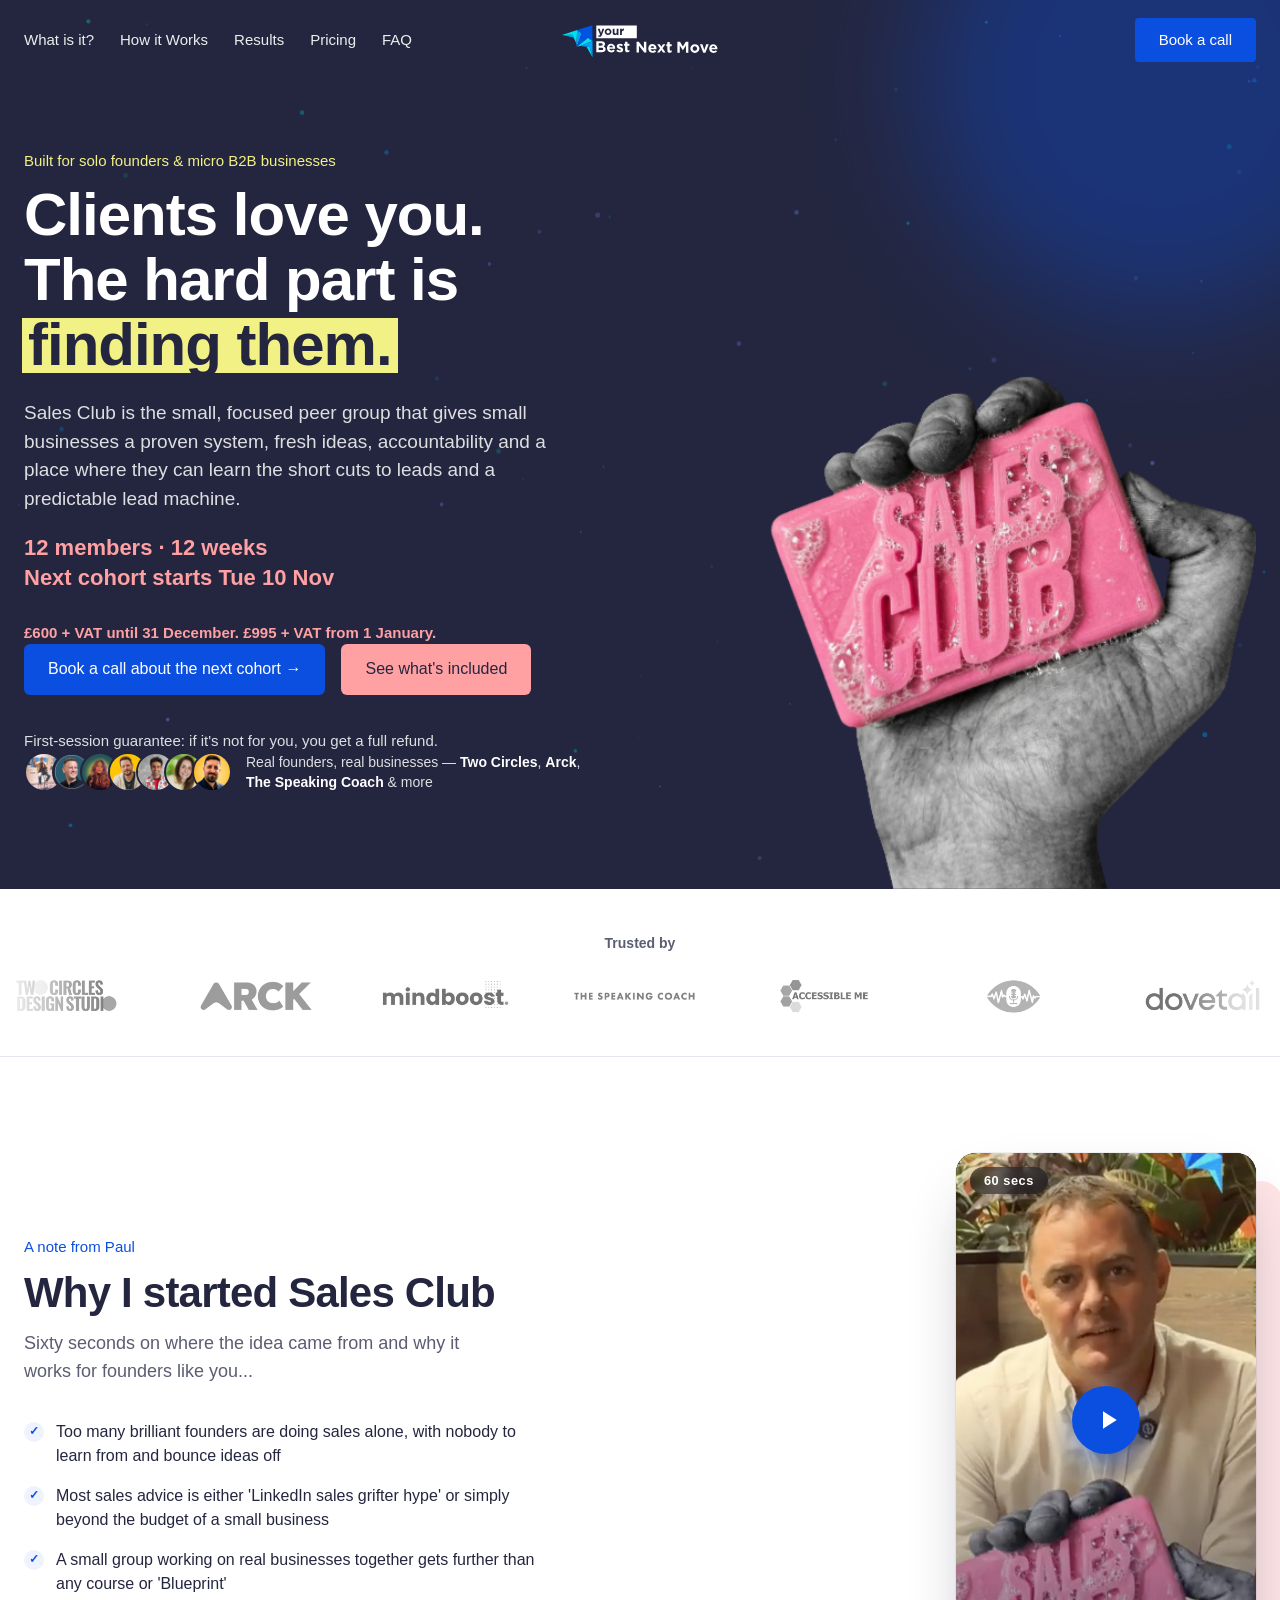
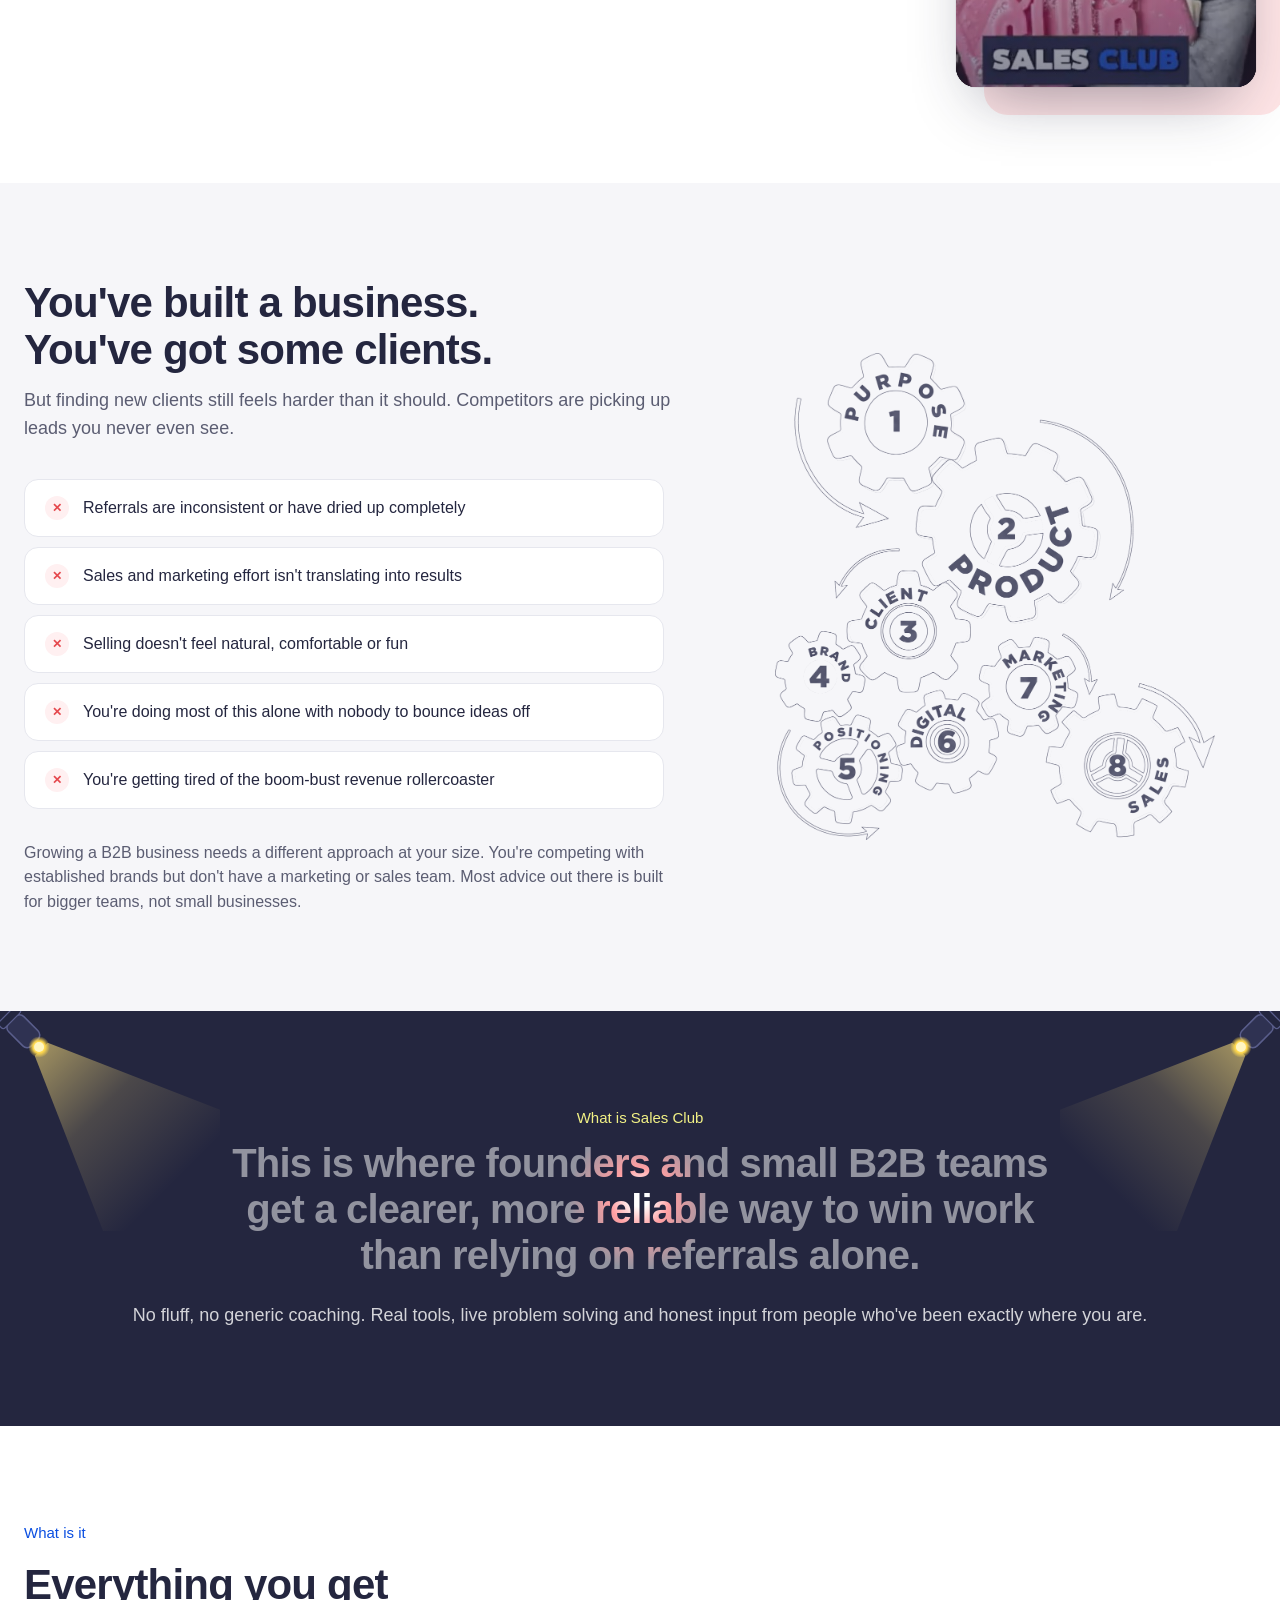
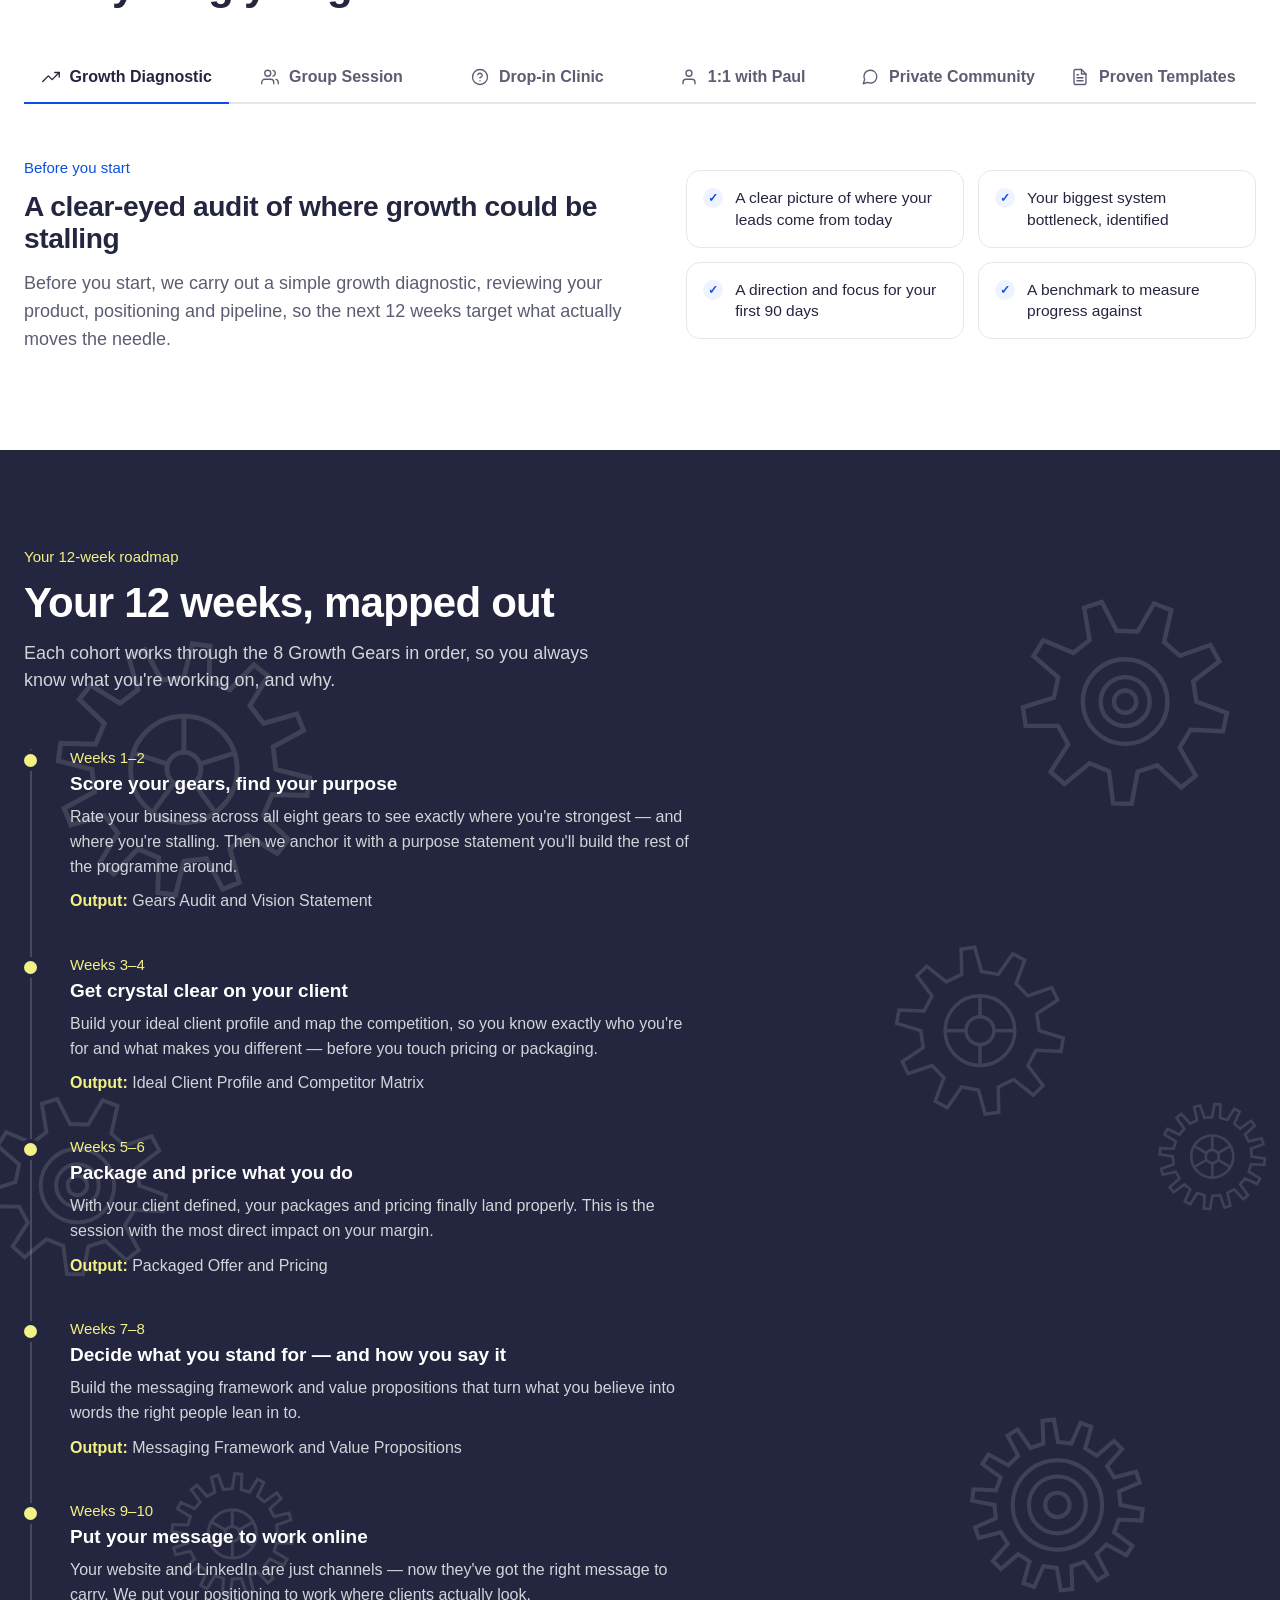
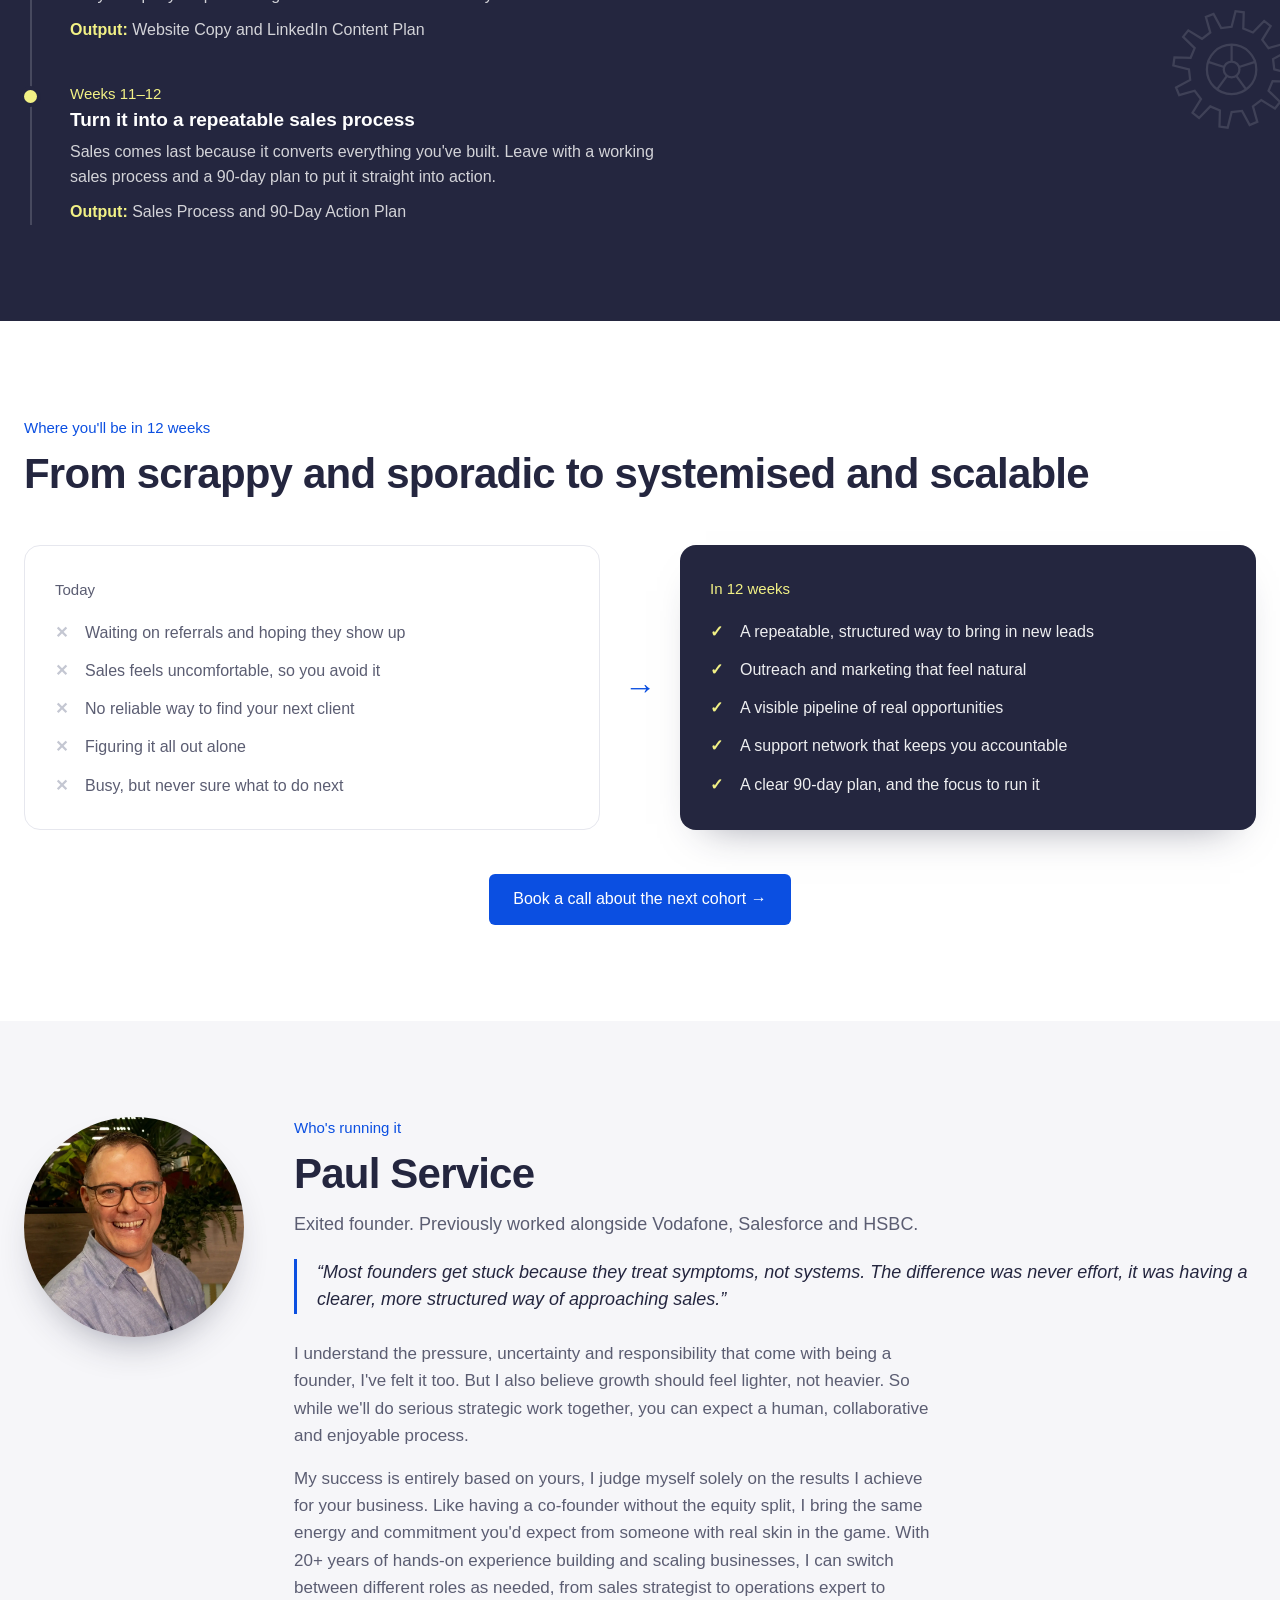
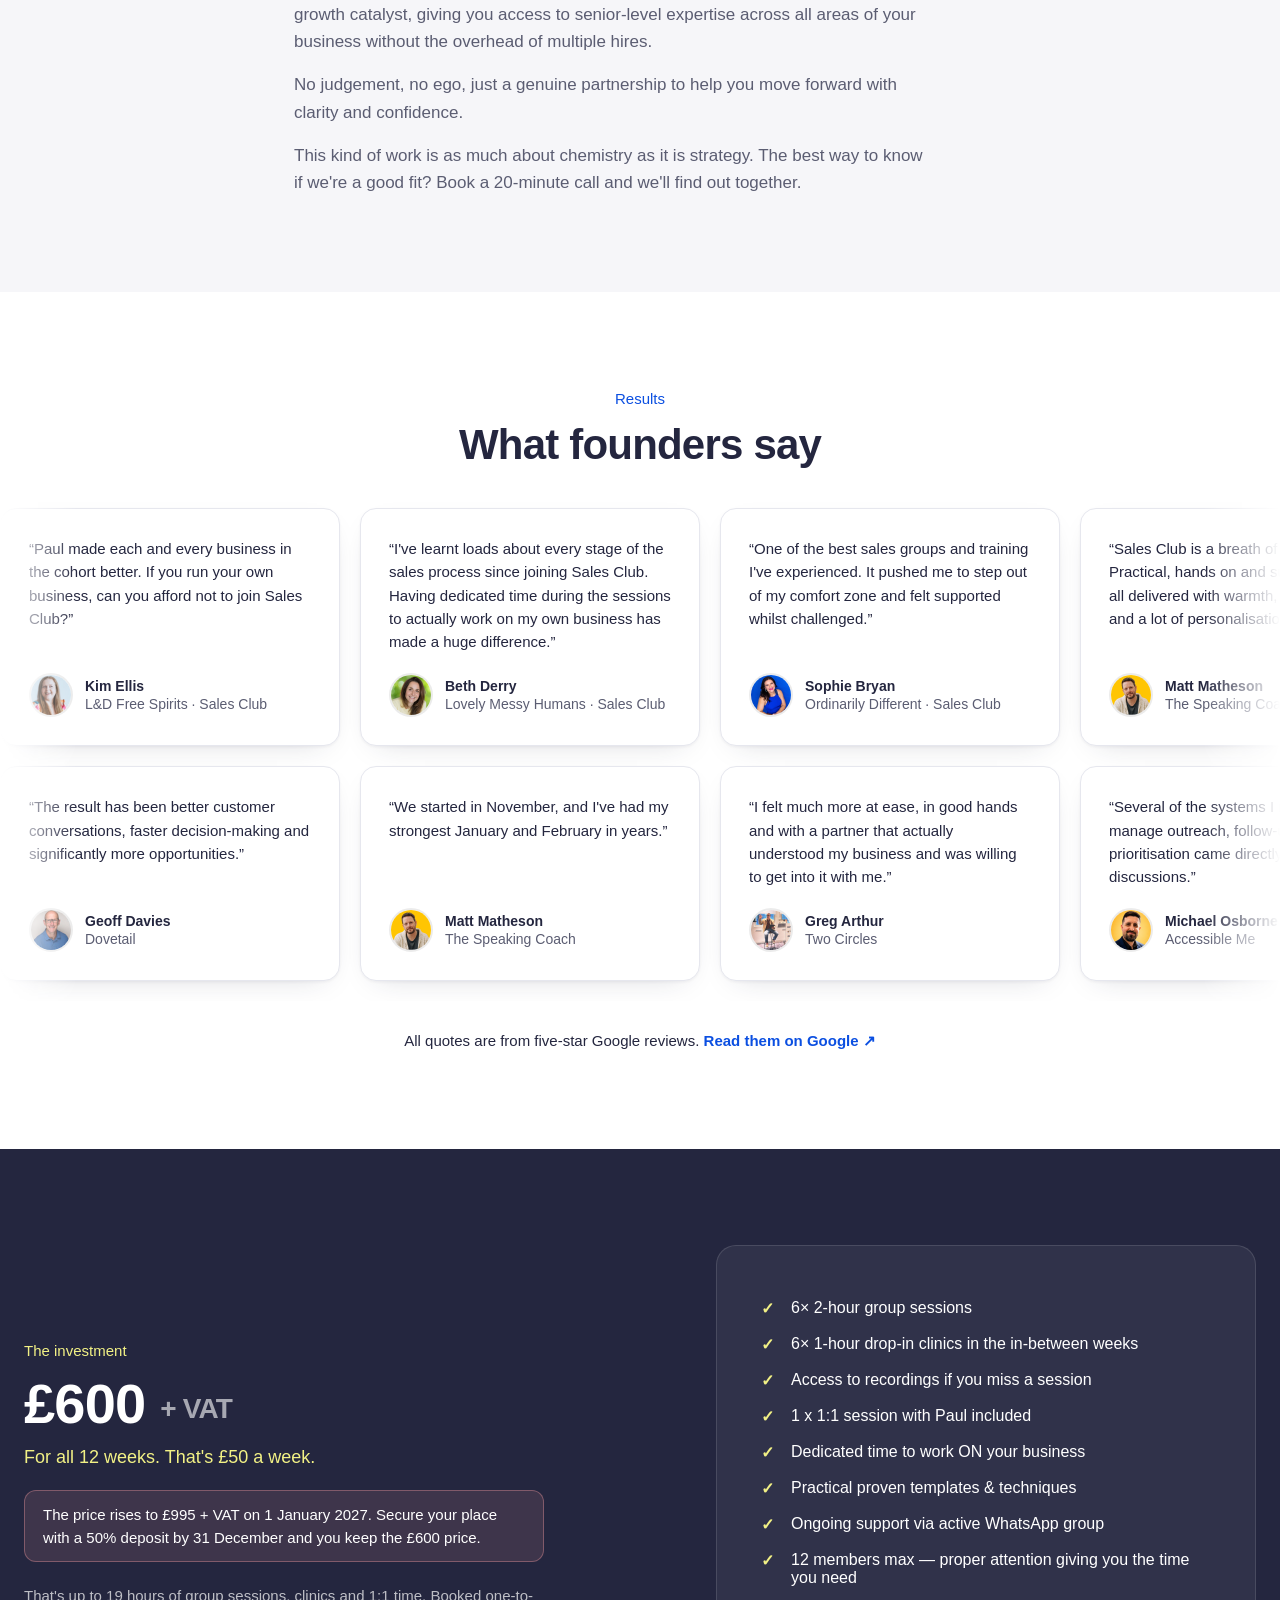
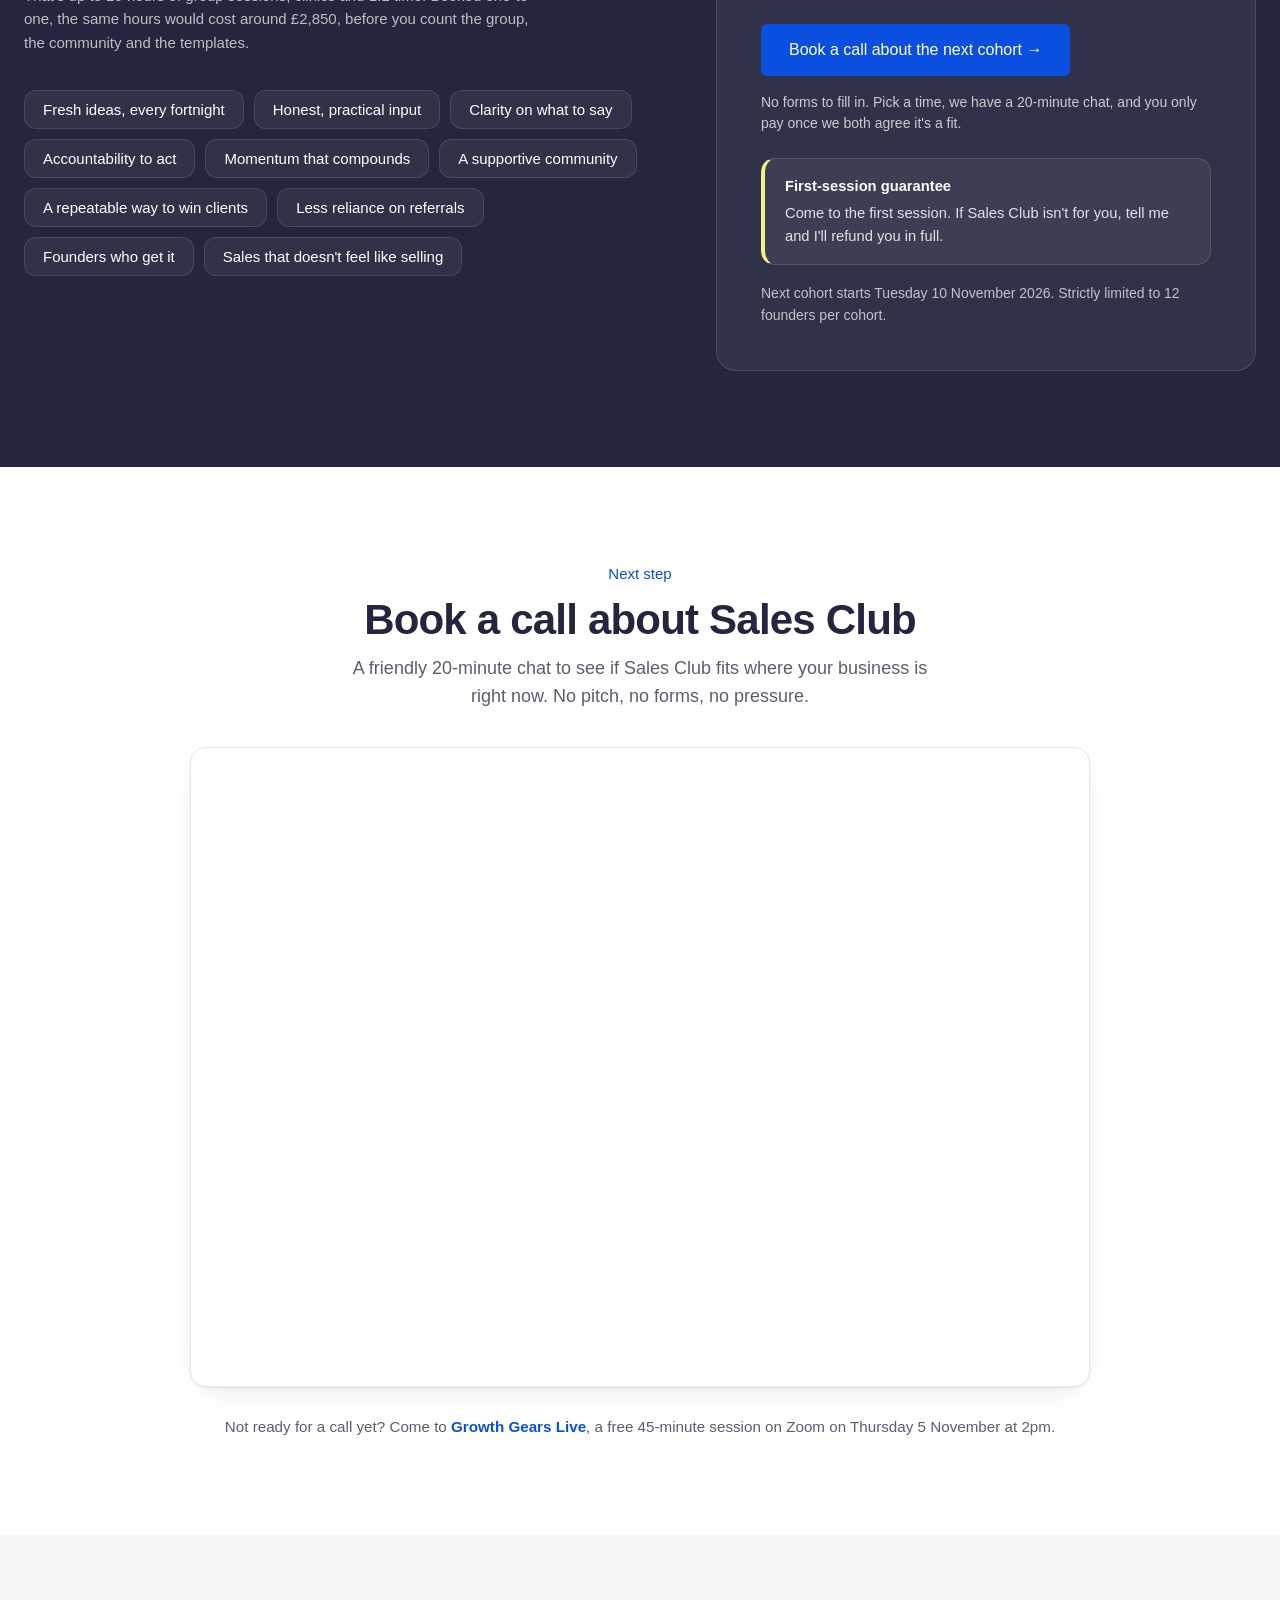
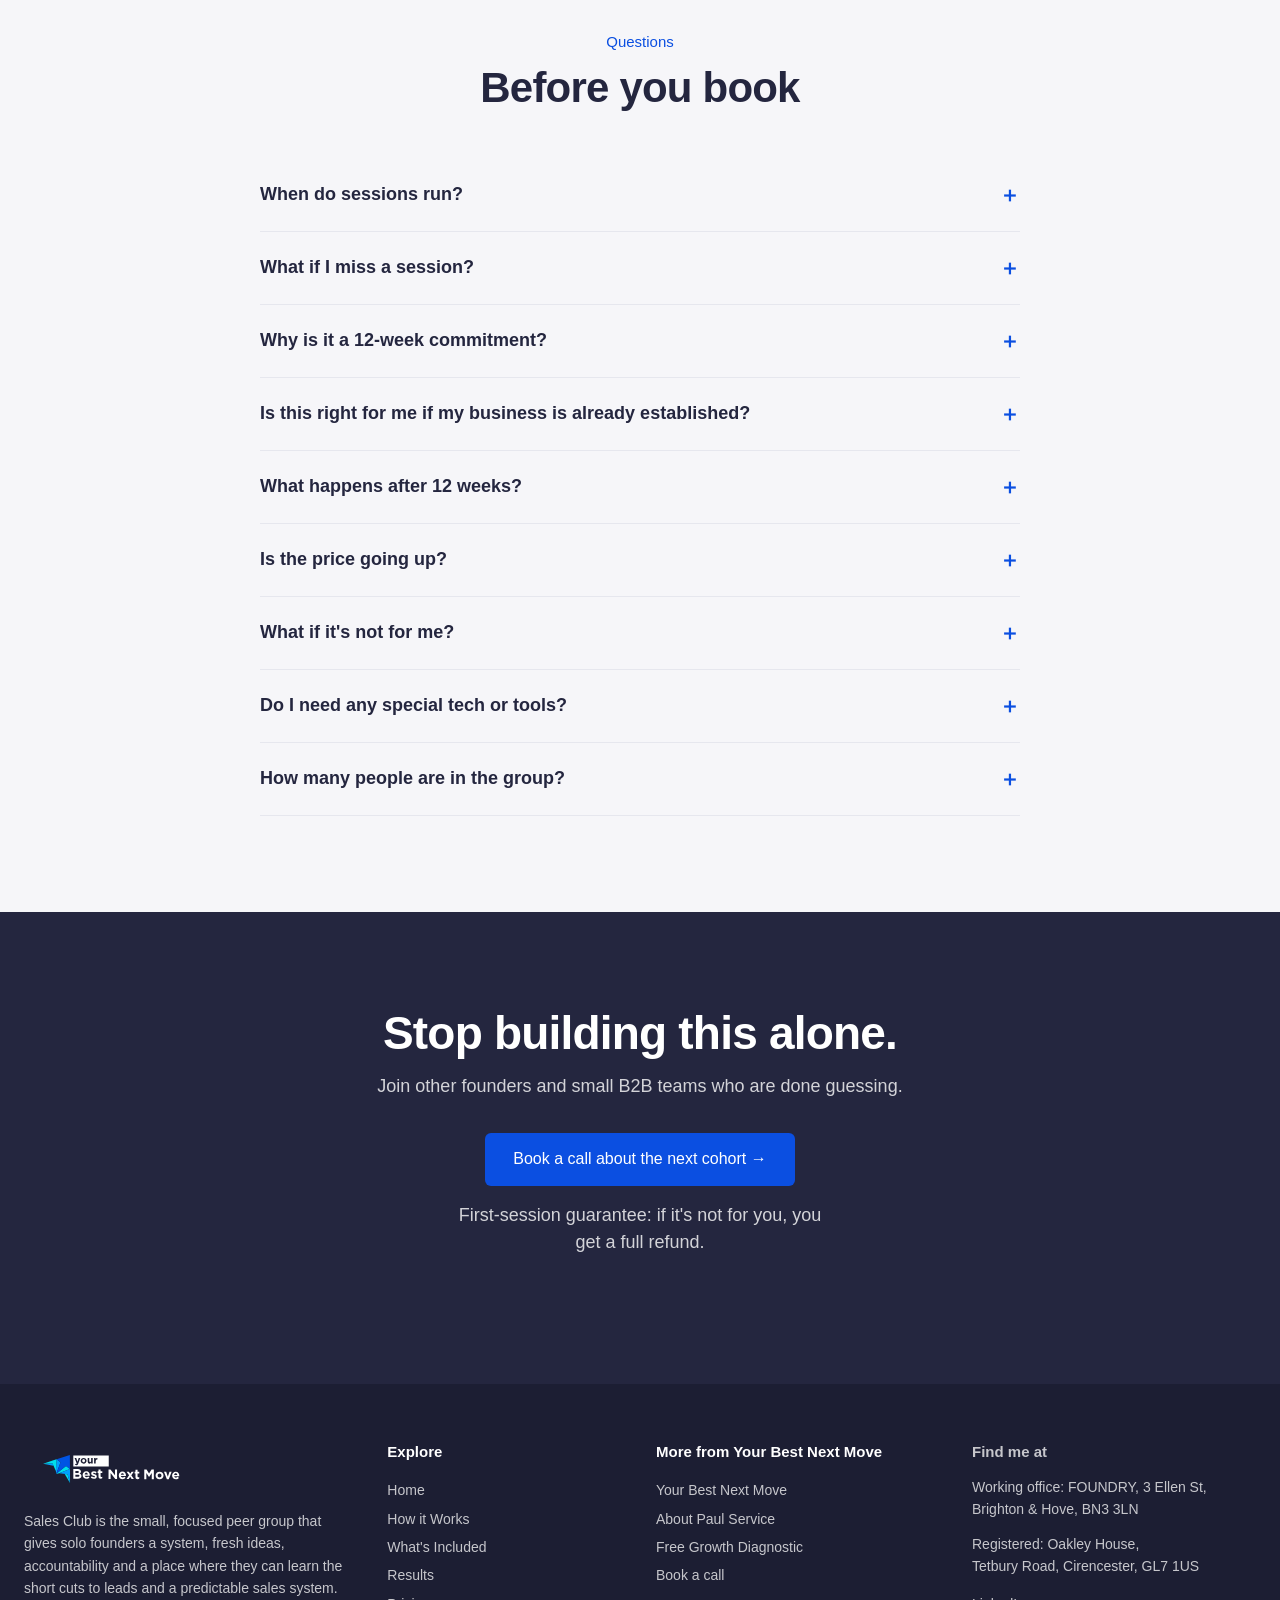
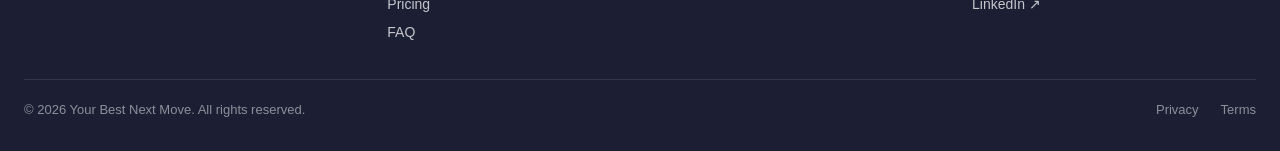
==== commit a911f6cc: "Line the hero hand image up with the page content The soap image was pinned past the right edge of t" ====
--- a/index.html
+++ b/index.html
@@ -226,7 +226,7 @@
 </script>
 <link rel="preload" href="https://yourbestnextmove.com/hubfs/l" as="font" type="font/woff2" crossorigin>
 <link rel="preload" href="https://yourbestnextmove.com/hubfs/l%20%281%29" as="font" type="font/woff2" crossorigin>
-<link rel="stylesheet" href="styles.css?v=84">
+<link rel="stylesheet" href="styles.css?v=85">
 <script>document.documentElement.className += ' js';</script>
 <!-- Meta Pixel -->
 <script>
--- a/styles.css
+++ b/styles.css
@@ -95,7 +95,8 @@
 .hero{position:relative;background:var(--navy);color:var(--white);padding:150px 0 96px;overflow:hidden;}
 /* wrapper handles the slow continuous float; img handles the one-off entrance
    rise — kept on separate elements so the two transforms don't fight */
-.hero__soap-wrap{position:absolute;bottom:0;right:-90px;height:58%;z-index:0;pointer-events:none;animation:soapFloat 7s ease-in-out 1.1s infinite;}
+/* right edge lines up with the page content, not the screen edge */
+.hero__soap-wrap{position:absolute;bottom:0;right:max(24px,calc((100% - var(--max-width)) / 2 + 24px));height:min(58%,40vw);z-index:0;pointer-events:none;animation:soapFloat 7s ease-in-out 1.1s infinite;}
 .hero__soap{display:block;height:100%;width:auto;animation:soapRise .9s cubic-bezier(.2,.8,.2,1) .15s both;}
 @keyframes soapRise{from{opacity:0;transform:translateY(60px);}to{opacity:1;transform:translateY(0);}}
 /* dips down past the hero's clipped bottom edge (sinks below the section join) then floats back up */
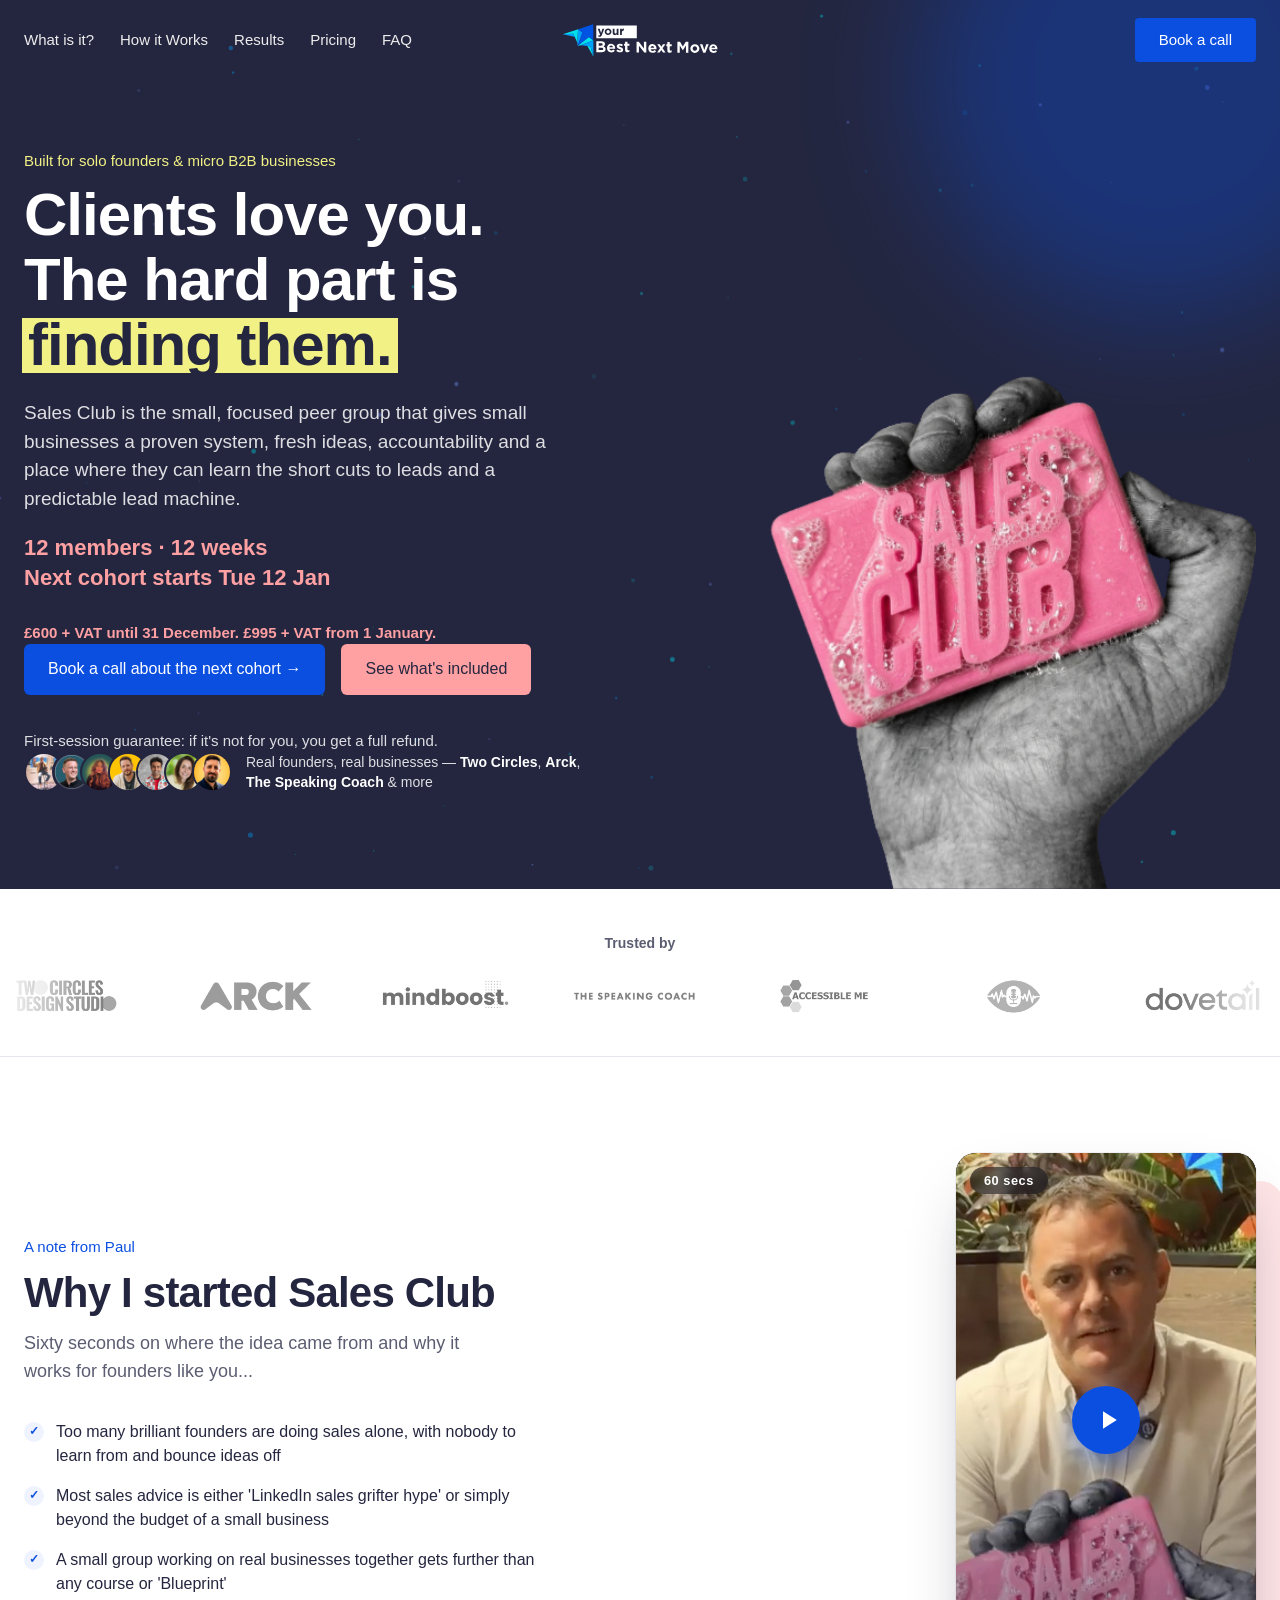
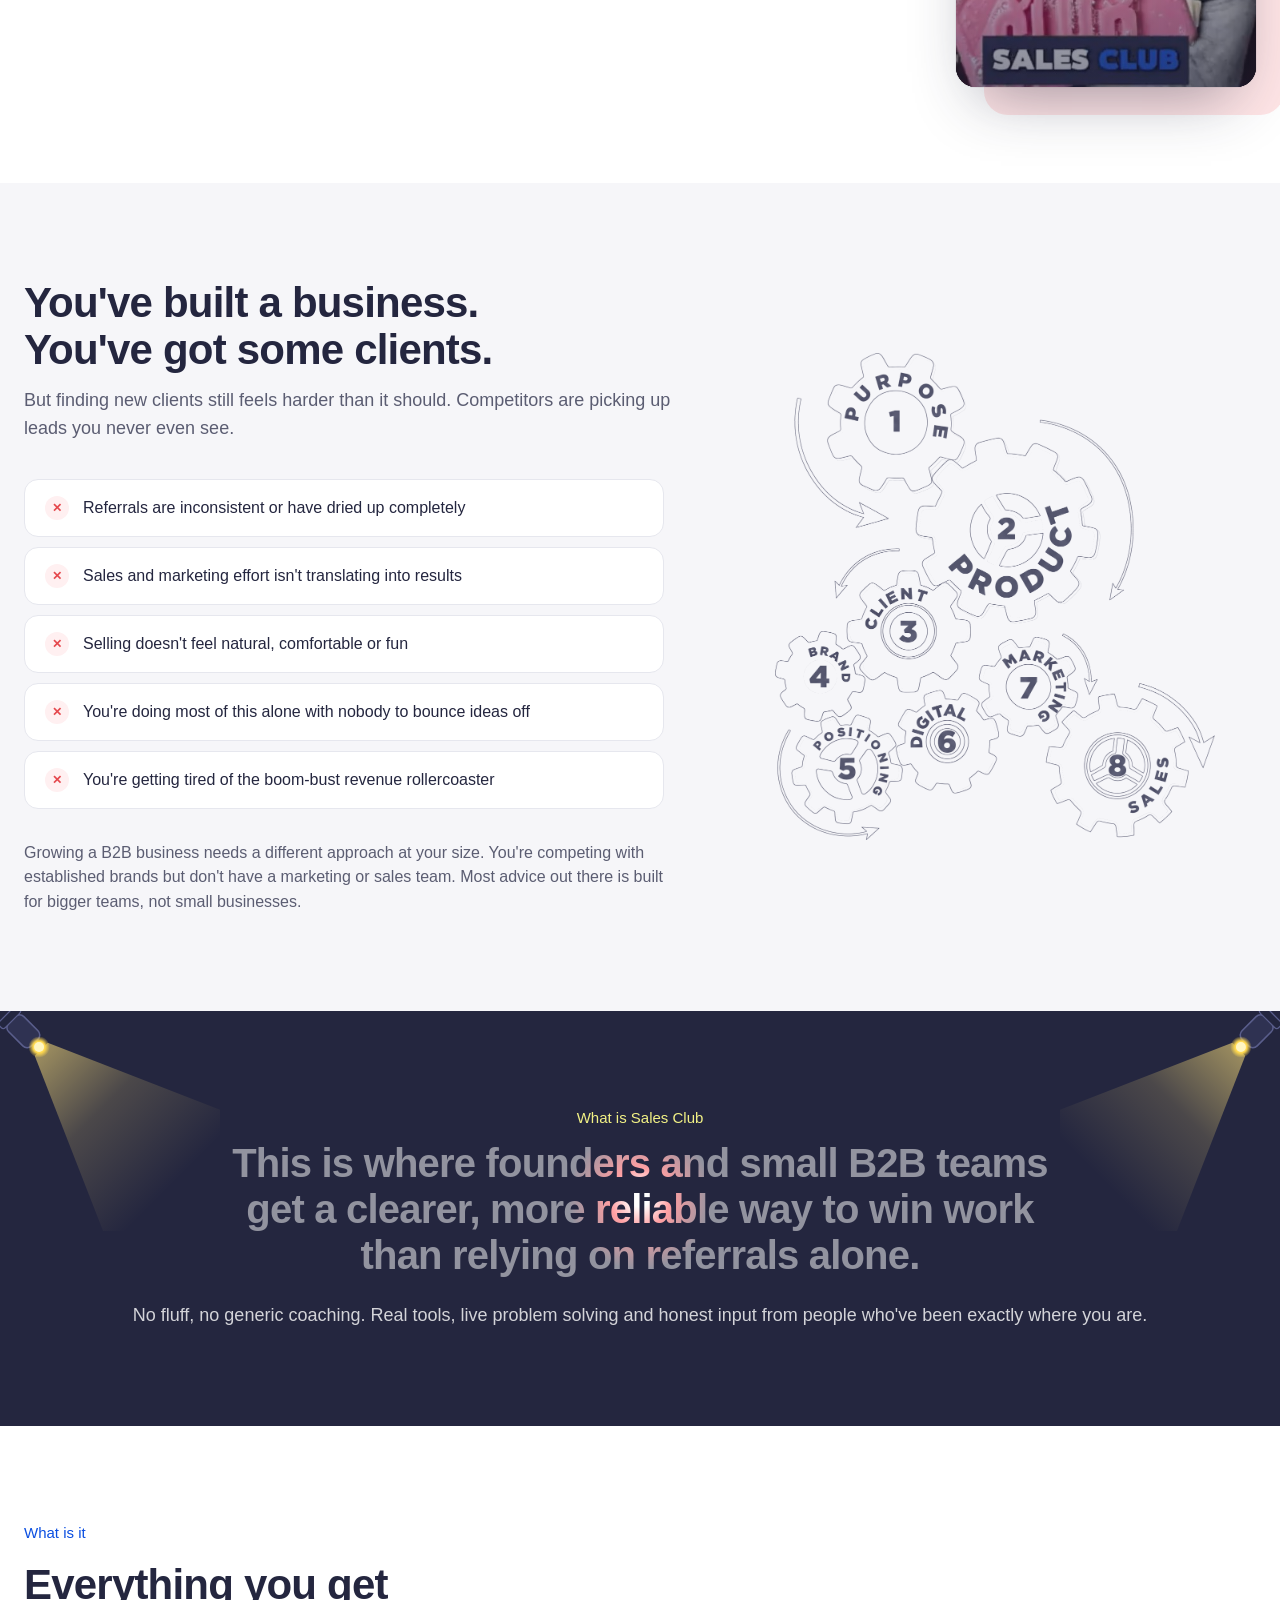
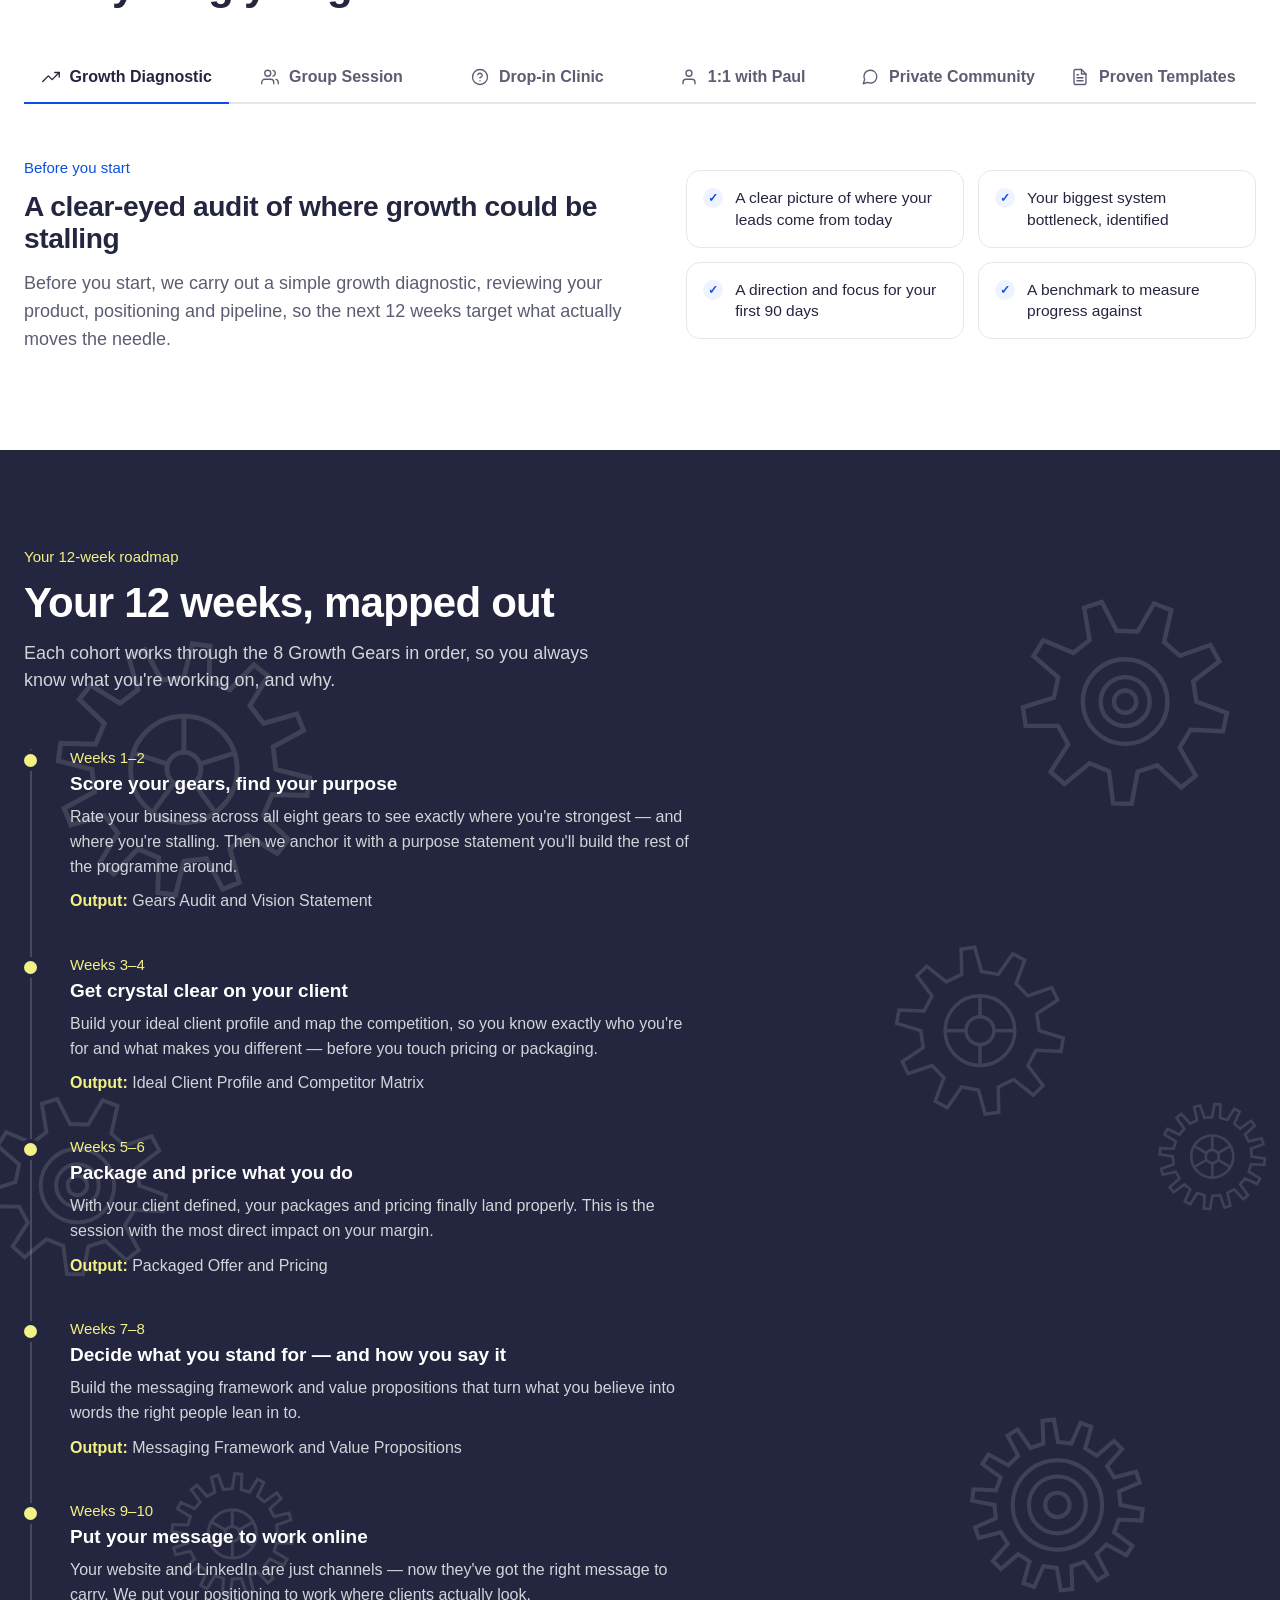
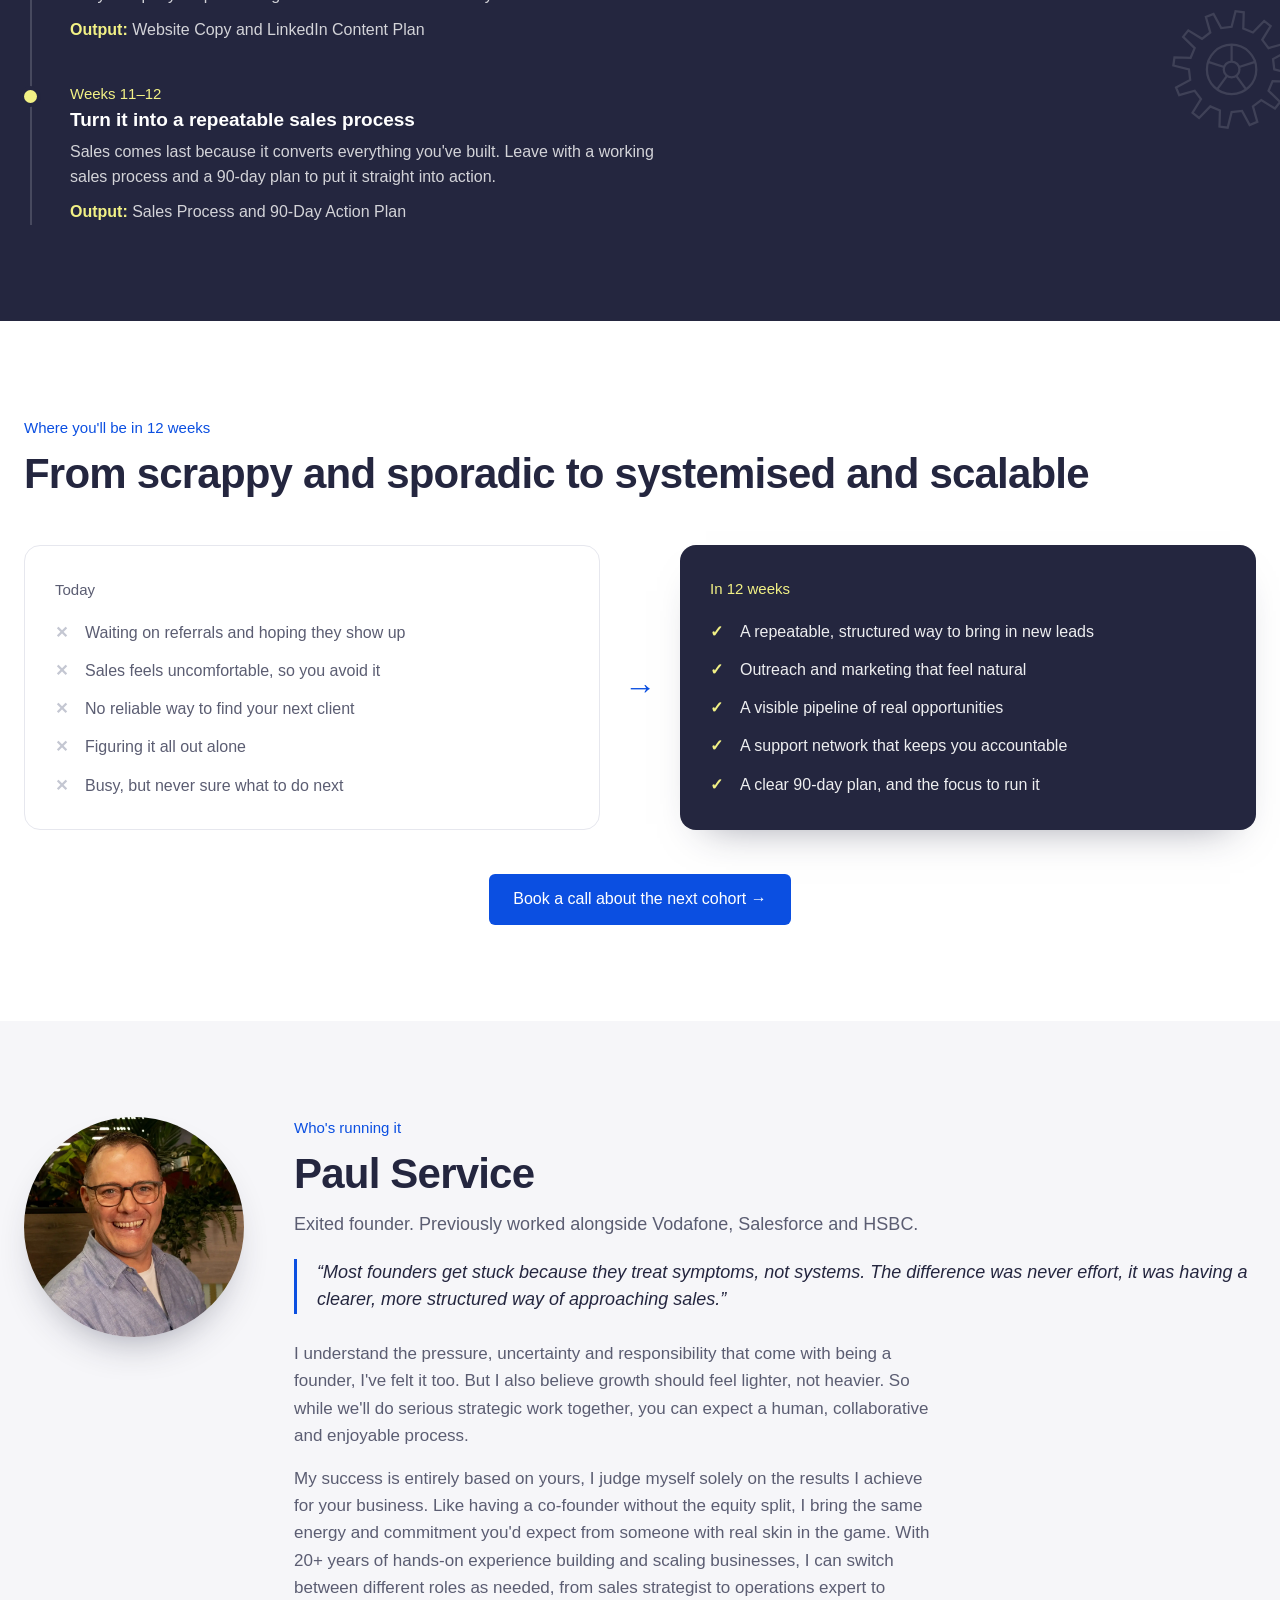
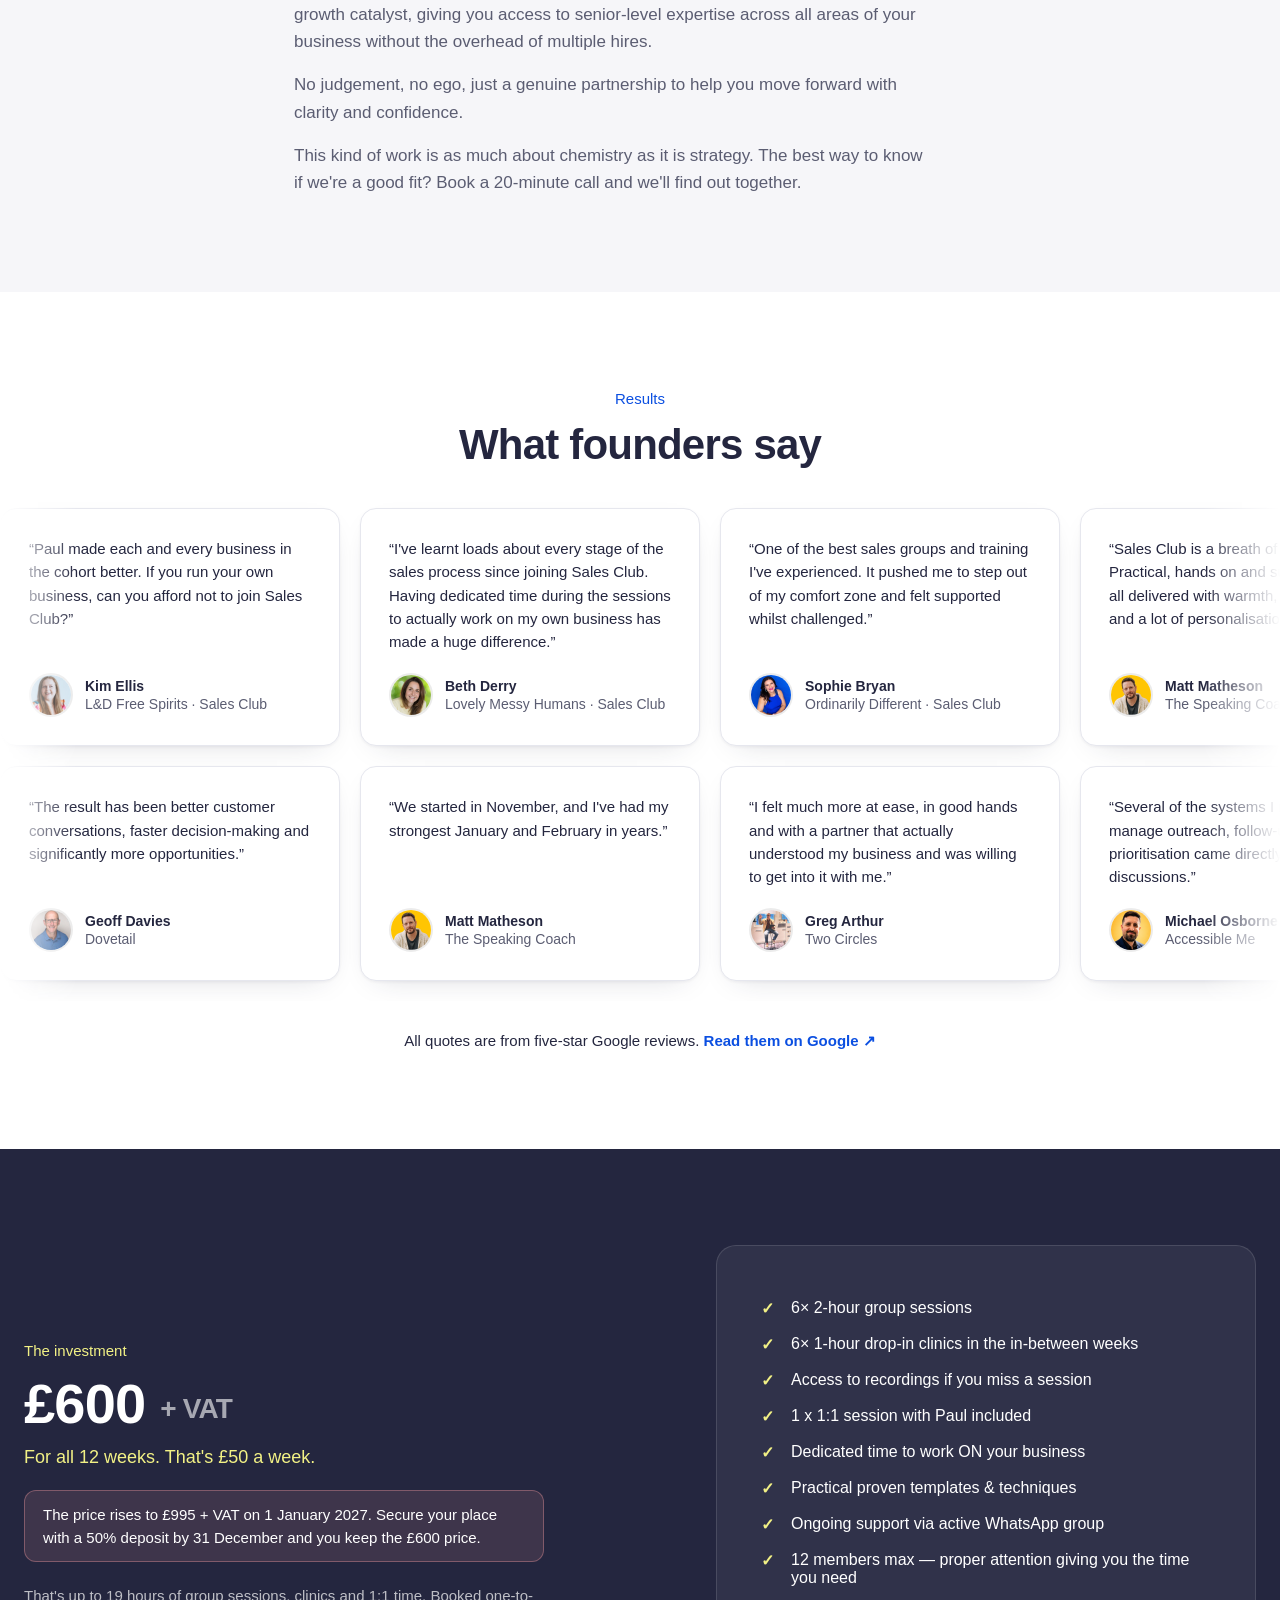
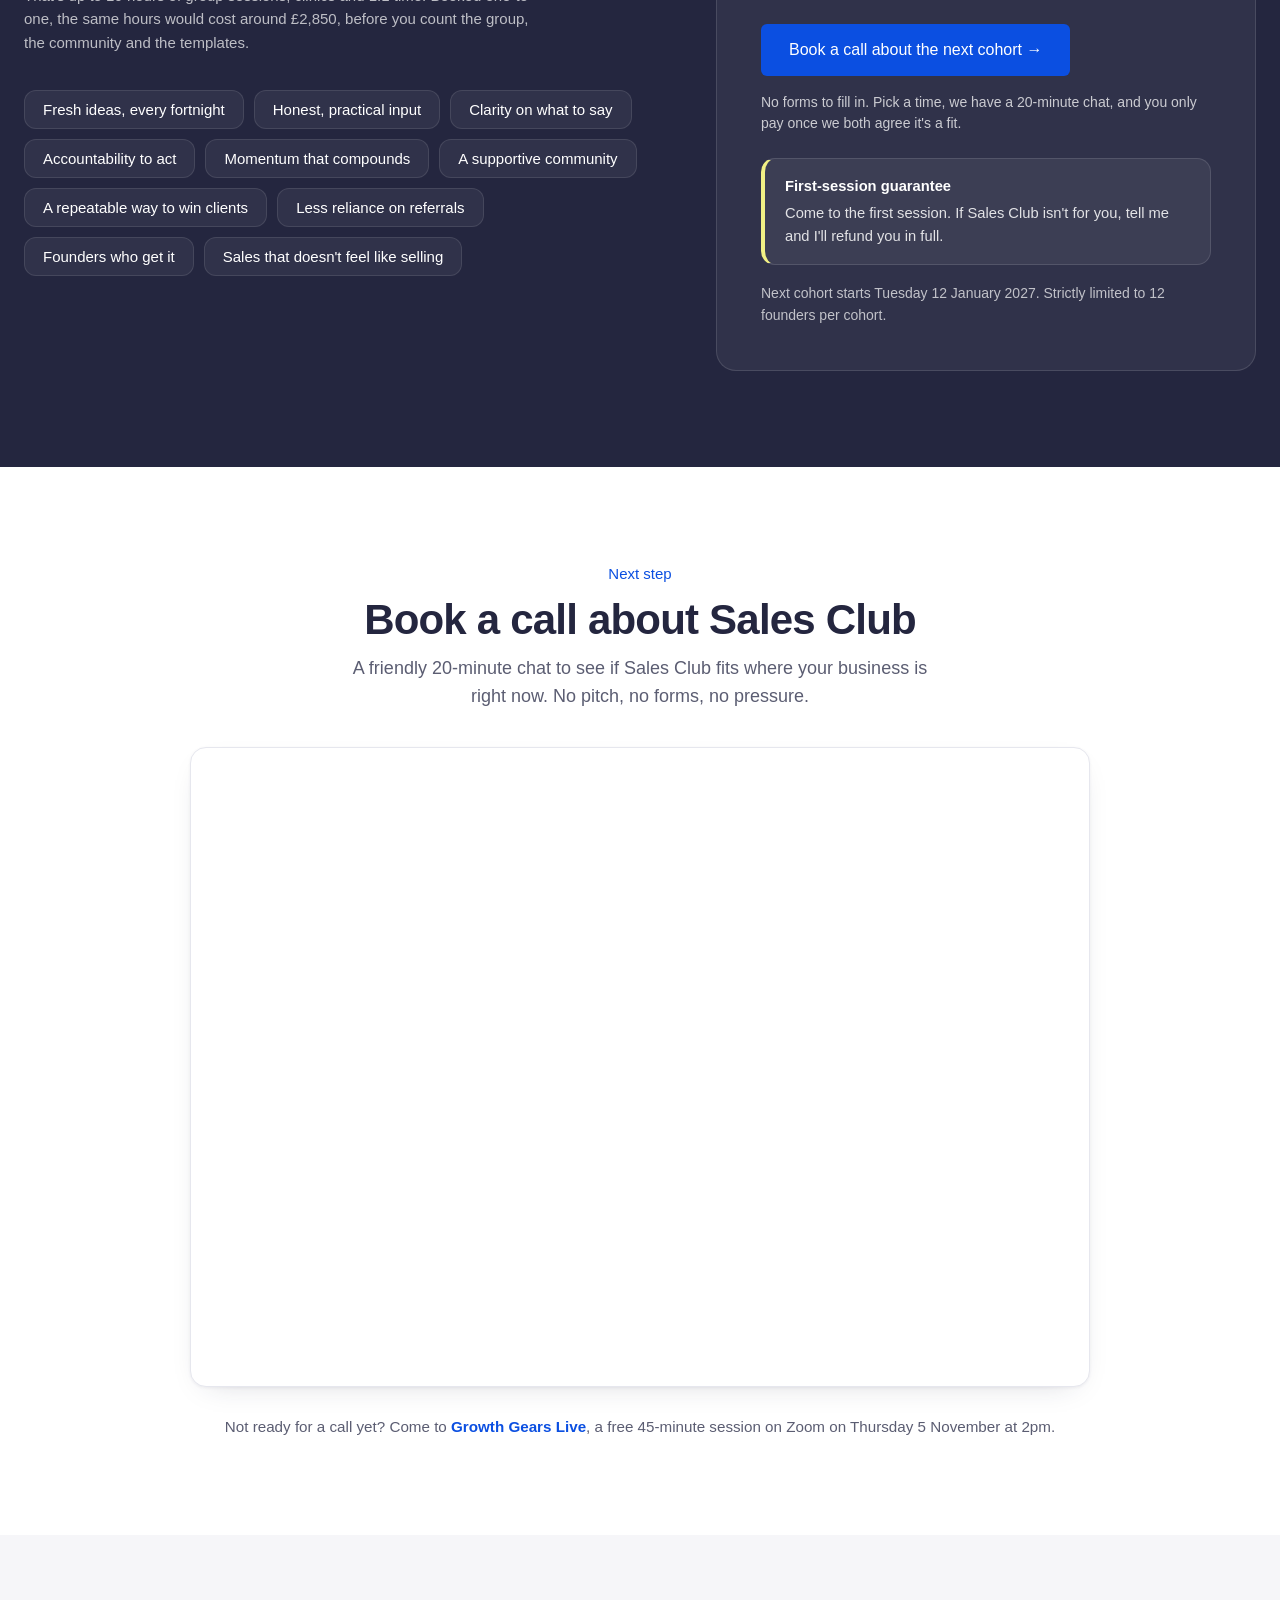
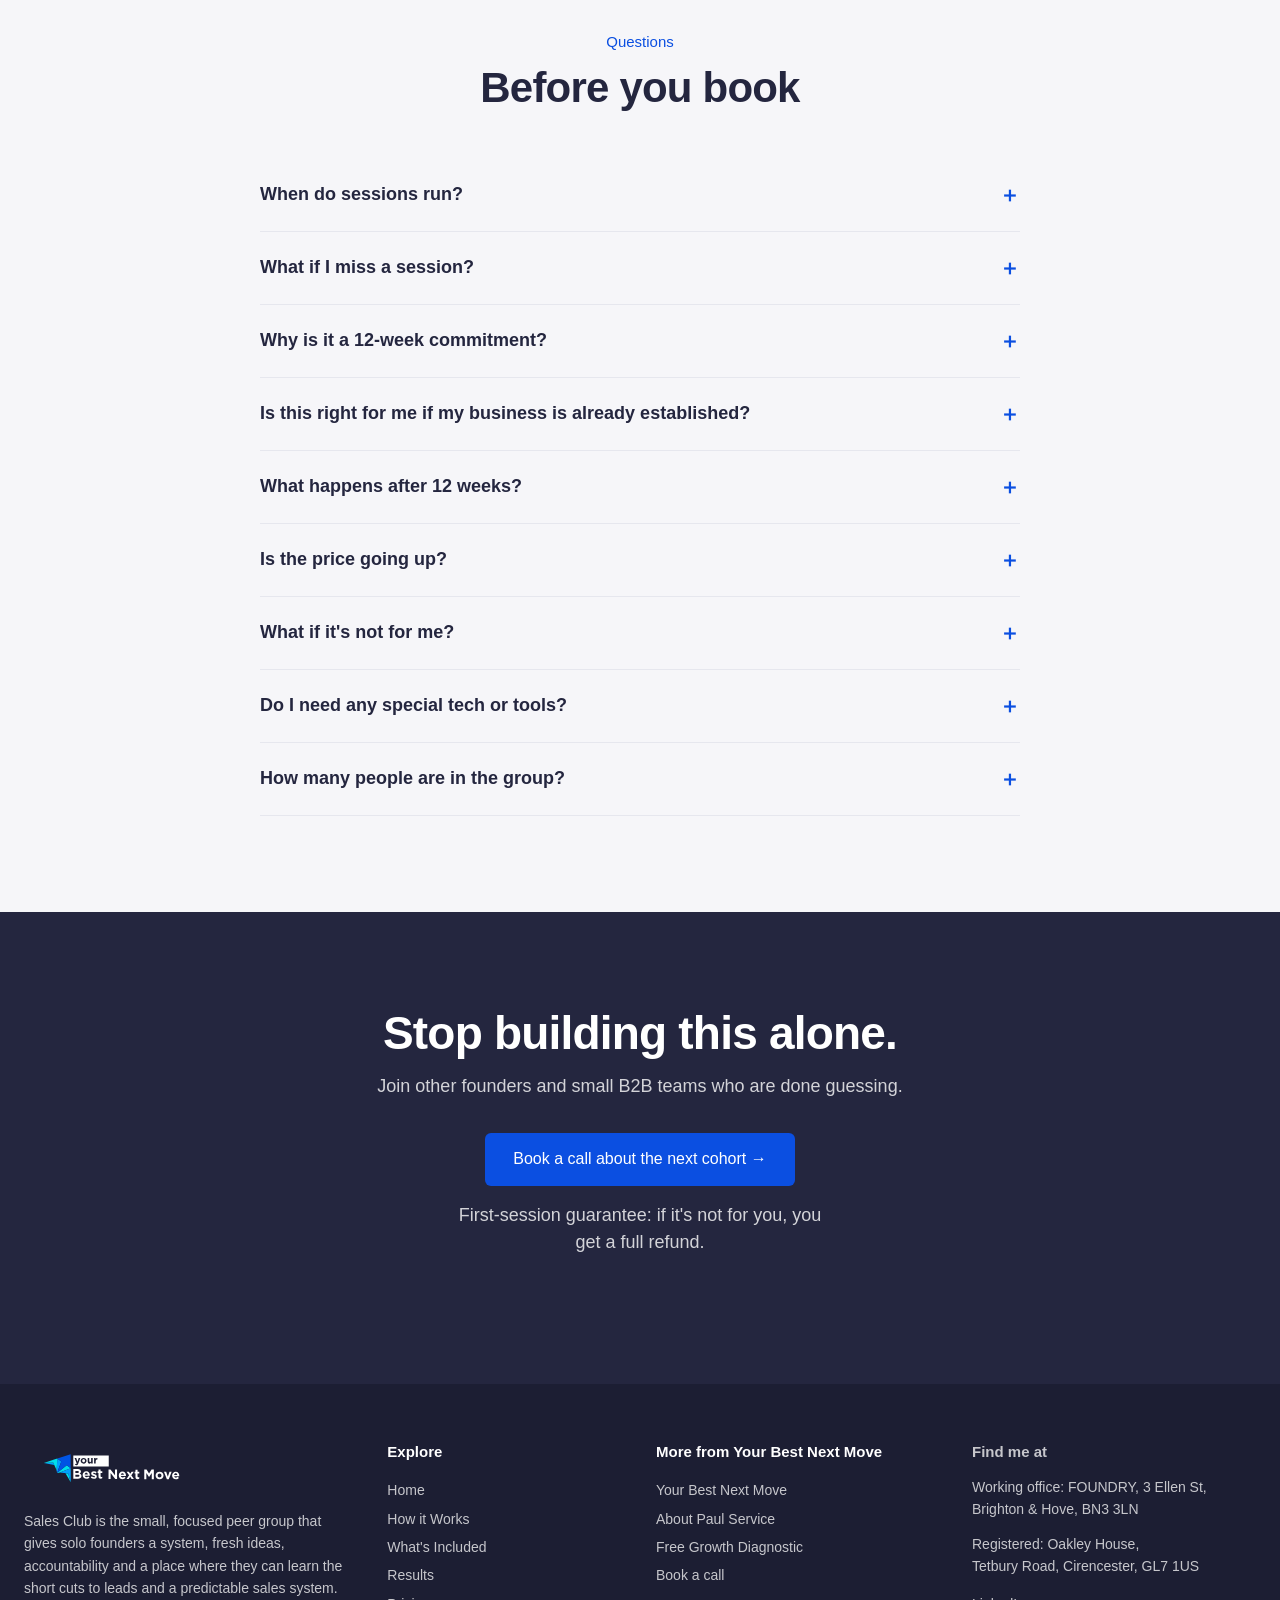
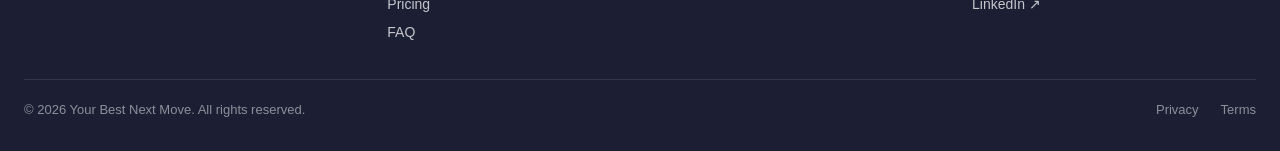
==== commit 27fd8b22: "sales club date change" ====
--- a/index.html
+++ b/index.html
@@ -27,14 +27,14 @@
 <meta property="og:type" content="website">
 <meta property="og:url" content="https://salesclub.yourbestnextmove.com/">
 <meta property="og:title" content="Sales Club: 12-Week Sales Group for Small B2B Founders | YBNM">
-<meta property="og:description" content="The 12-week sales group for UK solo founders and small B2B businesses. Next cohort starts Tuesday 10 November. 12 places, £600 + VAT until 31 December (£995 from 1 January), with a first-session money-back guarantee.">
+<meta property="og:description" content="The 12-week sales group for UK solo founders and small B2B businesses. Next cohort starts Tuesday 12 January. 12 places, £600 + VAT until 31 December (£995 from 1 January), with a first-session money-back guarantee.">
 <meta property="og:image" content="https://salesclub.yourbestnextmove.com/assets/sales-club-share.jpg">
-<meta property="og:image:alt" content="Sales Club: the 12-week sales group for small B2B founders. Next cohort Tuesday 10 November, 12 places, £600 + VAT until 31 December, £995 from 1 January, first-session money-back guarantee.">
+<meta property="og:image:alt" content="Sales Club: the 12-week sales group for small B2B founders. Next cohort Tuesday 12 January, 12 places, £600 + VAT until 31 December, £995 from 1 January, first-session money-back guarantee.">
 <meta property="og:image:width" content="1200">
 <meta property="og:image:height" content="627">
 <meta name="twitter:card" content="summary_large_image">
 <meta name="twitter:title" content="Sales Club: 12-Week Sales Group for Small B2B Founders | YBNM">
-<meta name="twitter:description" content="The 12-week sales group for UK solo founders and small B2B businesses. Next cohort starts Tuesday 10 November. 12 places, £600 + VAT until 31 December (£995 from 1 January), with a first-session money-back guarantee.">
+<meta name="twitter:description" content="The 12-week sales group for UK solo founders and small B2B businesses. Next cohort starts Tuesday 12 January. 12 places, £600 + VAT until 31 December (£995 from 1 January), with a first-session money-back guarantee.">
 <meta name="twitter:image" content="https://salesclub.yourbestnextmove.com/assets/sales-club-share.jpg">
 <script type="application/ld+json">
 {
@@ -140,7 +140,7 @@
           "endTime": "15:00",
           "scheduleTimezone": "Europe/London"
         },
-        "startDate": "2026-11-10"
+        "startDate": "2027-01-12"
       }
     },
     {
@@ -152,7 +152,7 @@
           "name": "When do sessions run?",
           "acceptedAnswer": {
             "@type": "Answer",
-            "text": "The two-hour group sessions run Tuesday afternoons, every other week, 1pm to 3pm. In the weeks in between, there's an optional one-hour drop-in clinic you can join with whatever you're working on — no prep needed. The next cohort starts on Tuesday 10 November 2026."
+            "text": "The two-hour group sessions run Tuesday afternoons, every other week, 1pm to 3pm. In the weeks in between, there's an optional one-hour drop-in clinic you can join with whatever you're working on — no prep needed. The next cohort starts on Tuesday 12 January 2027."
           }
         },
         {
@@ -306,7 +306,7 @@
       <p class="eyebrow eyebrow--light reveal"><span class="eyebrow__dot"></span>Built for solo founders &amp; micro B2B businesses</p>
       <h1 class="hero__title reveal">Clients love you.<br>The hard part is <span class="hl">finding them.</span></h1>
       <p class="hero__sub reveal">Sales Club is the small, focused peer group that gives small businesses a proven system, fresh ideas, accountability and a place where they can learn the short cuts to leads and a predictable lead machine.</p>
-      <p class="hero__cohort reveal">12 members · 12 weeks<br>Next cohort starts Tue 10 Nov</p>
+      <p class="hero__cohort reveal">12 members · 12 weeks<br>Next cohort starts Tue 12 Jan</p>
       <p class="hero__price reveal">£600 + VAT until 31 December. £995 + VAT from 1 January.</p>
       <div class="hero__ctas reveal">
         <a href="#book" class="btn btn--primary">Book a call about the next cohort →</a>
@@ -863,7 +863,7 @@
         <a href="#book" class="btn btn--primary btn--large">Book a call about the next cohort →</a>
         <p class="cta-reassure">No forms to fill in. Pick a time, we have a 20-minute chat, and you only pay once we both agree it's a fit.</p>
         <div class="guarantee"><strong>First-session guarantee</strong>Come to the first session. If Sales Club isn't for you, tell me and I'll refund you in full.</div>
-        <p class="offer__scarcity">Next cohort starts Tuesday 10 November 2026. Strictly limited to 12 founders per cohort.</p>
+        <p class="offer__scarcity">Next cohort starts Tuesday 12 January 2027. Strictly limited to 12 founders per cohort.</p>
       </div>
       <div class="benefits">
         <span class="reveal">Fresh ideas, every fortnight</span>
@@ -901,7 +901,7 @@
       <div class="accordion">
         <div class="accordion__item reveal">
           <button class="accordion__q">When do sessions run? <span>＋</span></button>
-          <div class="accordion__a"><p>The two-hour group sessions run Tuesday afternoons, every other week, 1pm to 3pm. In the weeks in between, there's an optional one-hour drop-in clinic you can join with whatever you're working on — no prep needed. The next cohort starts on Tuesday 10 November 2026.</p></div>
+          <div class="accordion__a"><p>The two-hour group sessions run Tuesday afternoons, every other week, 1pm to 3pm. In the weeks in between, there's an optional one-hour drop-in clinic you can join with whatever you're working on — no prep needed. The next cohort starts on Tuesday 12 January 2027.</p></div>
         </div>
         <div class="accordion__item reveal">
           <button class="accordion__q">What if I miss a session? <span>＋</span></button>
